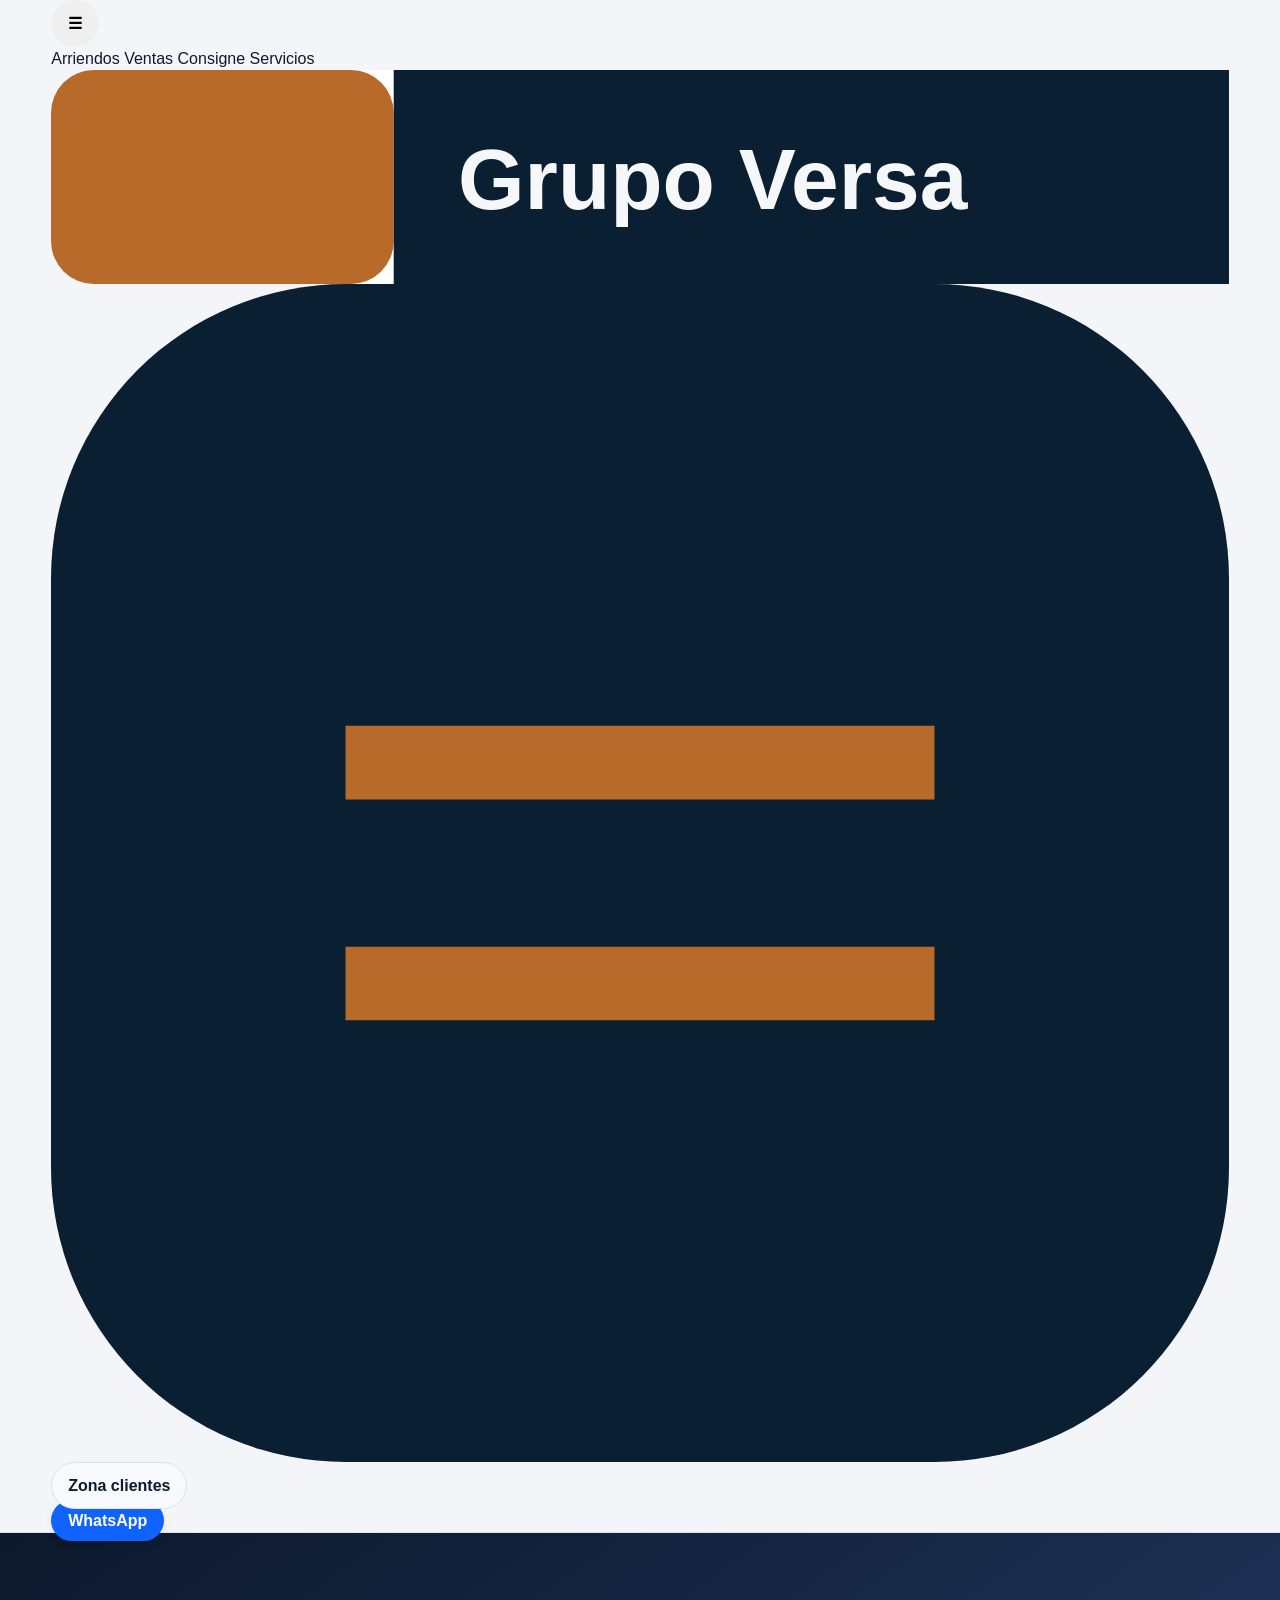
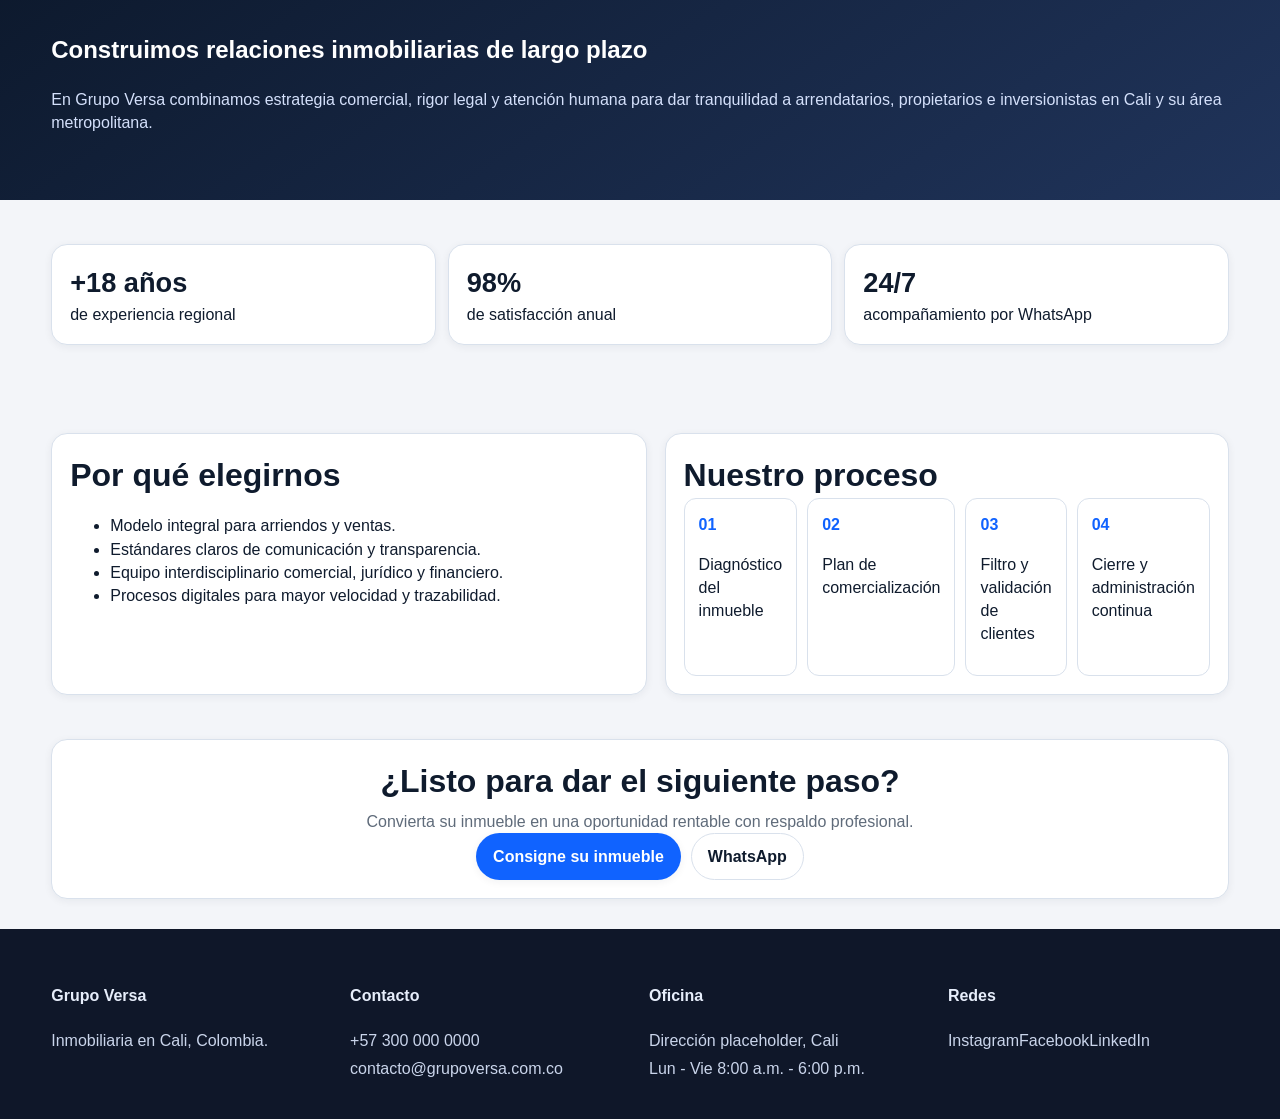
==== about.html @ fbc12532 "Update about.html" ====
<!doctype html>
<html lang="es">
<head>
  <meta charset="UTF-8">
  <meta name="viewport" content="width=device-width, initial-scale=1.0">
  <title>Nosotros | Grupo Versa</title>
  <link rel="stylesheet" href="./styles.css?v=2">
  <link rel="icon" type="image/svg+xml" href="assets/favicon.svg">
</head>
<body>
<a href="#main" class="skip-link">Saltar al contenido</a>
<header class="site-header">
  <div class="container nav-shell">
    <button id="nav-toggle" class="nav-toggle" type="button" aria-label="Abrir menú">☰</button>
    <nav class="nav-left" aria-label="Navegación principal izquierda">
      <a class="nav-link" href="search.html?gestion=arriendo">Arriendos</a>
      <a class="nav-link" href="search.html?gestion=venta">Ventas</a>
      <a class="nav-link" href="index.html#consigne">Consigne</a>
      <a class="nav-link" href="index.html#servicios">Servicios</a>
    </nav>
    <a class="logo" href="index.html"><img class="logo-full" src="assets/logo-horizontal.svg" alt="Grupo Versa">
    <img class="logo-mark" src="assets/mark.svg" alt="Grupo Versa"></a>
    <div class="nav-right">
      <div class="dropdown">
        <button class="btn btn-ghost dropdown-toggle" type="button">Zona clientes</button>
        <div class="dropdown-menu">
          <strong>Arrendatarios</strong>
          <a href="clients.html#pagar">Pagar arriendo</a>
          <a href="clients.html#cupon">Cupón</a>
          <a href="clients.html#requisitos">Requisitos</a>
          <a href="clients.html#tutoriales">Tutoriales</a>
          <strong>Propietarios</strong>
          <a href="clients.html#estados">Estados de cuenta</a>
          <a href="clients.html#certificados">Certificados</a>
        </div>
      </div>
      <a class="btn btn-primary" href="https://wa.me/57XXXXXXXXXX" target="_blank" rel="noopener">WhatsApp</a>
    </div>
  </div>
</header>

<main id="main">
  <section class="about-hero">
    <div class="container">
      <h1>Construimos relaciones inmobiliarias de largo plazo</h1>
      <p>En Grupo Versa combinamos estrategia comercial, rigor legal y atención humana para dar tranquilidad a arrendatarios, propietarios e inversionistas en Cali y su área metropolitana.</p>
    </div>
  </section>

  <section class="section container">
    <div class="metrics">
      <div class="panel metric"><strong>+18 años</strong>de experiencia regional</div>
      <div class="panel metric"><strong>98%</strong>de satisfacción anual</div>
      <div class="panel metric"><strong>24/7</strong>acompañamiento por WhatsApp</div>
    </div>
  </section>

  <section class="section container split">
    <article class="panel">
      <h2>Por qué elegirnos</h2>
      <ul>
        <li>Modelo integral para arriendos y ventas.</li>
        <li>Estándares claros de comunicación y transparencia.</li>
        <li>Equipo interdisciplinario comercial, jurídico y financiero.</li>
        <li>Procesos digitales para mayor velocidad y trazabilidad.</li>
      </ul>
    </article>
    <article class="panel">
      <h2>Nuestro proceso</h2>
      <div class="process">
        <div class="step"><span>01</span><p>Diagnóstico del inmueble</p></div>
        <div class="step"><span>02</span><p>Plan de comercialización</p></div>
        <div class="step"><span>03</span><p>Filtro y validación de clientes</p></div>
        <div class="step"><span>04</span><p>Cierre y administración continua</p></div>
      </div>
    </article>
  </section>

  <section class="section container panel" style="text-align:center;">
    <h2>¿Listo para dar el siguiente paso?</h2>
    <p class="lead">Convierta su inmueble en una oportunidad rentable con respaldo profesional.</p>
    <div style="display:flex;gap:10px;justify-content:center;flex-wrap:wrap;">
      <a class="btn btn-primary" href="index.html#consigne">Consigne su inmueble</a>
      <a class="btn btn-secondary" href="https://wa.me/57XXXXXXXXXX" target="_blank" rel="noopener">WhatsApp</a>
    </div>
  </section>
</main>

<footer id="footer" class="footer">
  <div class="container footer-grid">
    <div><h4>Grupo Versa</h4><p>Inmobiliaria en Cali, Colombia.</p></div>
    <div><h4>Contacto</h4><p>+57 300 000 0000</p><p>contacto@grupoversa.com.co</p></div>
    <div><h4>Oficina</h4><p>Dirección placeholder, Cali</p><p>Lun - Vie 8:00 a.m. - 6:00 p.m.</p></div>
    <div><h4>Redes</h4><a href="#">Instagram</a><a href="#">Facebook</a><a href="#">LinkedIn</a></div>
  </div>
</footer>

<script src="./data.js?v=2"></script>
<script src="./app.js?v=2"></script>
</body>
</html>
---- styles.css ----
:root {
  --bg: #f3f5f9;
  --surface: #ffffff;
  --surface-2: #f7f9fc;
  --text: #0f1b2d;
  --muted: #5f6b7a;
  --line: #d9e1ec;
  --accent: #1063ff;
  --accent-strong: #0c4ecc;
  --success: #0f9d61;
  --r-sm: 10px;
  --r-md: 14px;
  --r-lg: 22px;
  --shadow-sm: 0 2px 8px rgba(16, 27, 45, 0.06);
  --shadow-md: 0 12px 28px rgba(16, 27, 45, 0.1);
  --max: 1240px;
}

* { box-sizing: border-box; }
body {
  margin: 0;
  color: var(--text);
  background: var(--bg);
  font-family: "Inter", "Segoe UI", Roboto, Arial, sans-serif;
  line-height: 1.45;
}
img { width: 100%; display: block; object-fit: cover; }
a { color: inherit; text-decoration: none; }
.container { width: min(var(--max), 92%); margin-inline: auto; }
.skip-link { position: absolute; left: -999px; top: 0; background: var(--accent); color: #fff; padding: 10px; z-index: 90; }
.skip-link:focus { left: 8px; top: 8px; border-radius: 8px; }

.btn, button {
  border: 1px solid transparent;
  border-radius: 999px;
  cursor: pointer;
  font: inherit;
  font-weight: 600;
  padding: 11px 16px;
  transition: .2s ease;
}
.btn:hover, button:hover { transform: translateY(-1px); }
.btn-primary { background: var(--accent); color: #fff; box-shadow: var(--shadow-sm); }
.btn-primary:hover { background: var(--accent-strong); }
.btn-secondary { background: #fff; border-color: var(--line); }
.btn-ghost, .btn-soft { background: var(--surface-2); border-color: var(--line); color: var(--text); }
.btn:focus-visible, button:focus-visible, input:focus-visible, select:focus-visible, textarea:focus-visible, a:focus-visible {
  outline: 3px solid rgba(16, 99, 255, .25);
  outline-offset: 2px;
}

input, select, textarea {
  width: 100%;
  border-radius: 12px;
  border: 1px solid var(--line);
  padding: 11px 12px;
  font: inherit;
  background: #fff;
}
label { display: block; margin: 8px 0 6px; color: var(--muted); font-size: .9rem; font-weight: 600; }

.site-header {
  position: sticky;
  top: 0;
  z-index: 60;
  backdrop-filter: blur(10px);
  background: rgba(243, 245, 249, .88);
  border-bottom: 1px solid rgba(217, 225, 236, .9);
}
.nav-wrap { display: flex; justify-content: space-between; align-items: center; gap: 14px; padding: 12px 0; }
.logo { font-size: 1.1rem; font-weight: 800; letter-spacing: .2px; }
.logo span { color: var(--accent); }
.nav-main { display: flex; gap: 16px; }
.nav-main a { color: var(--muted); font-weight: 600; font-size: .95rem; }
.nav-main a:hover { color: var(--text); }
.nav-actions { display: flex; gap: 8px; align-items: center; }
.dropdown { position: relative; }
.dropdown-menu {
  display: none; position: absolute; right: 0; top: calc(100% + 8px); width: 250px;
  padding: 10px; border: 1px solid var(--line); border-radius: 12px; background: var(--surface); box-shadow: var(--shadow-md);
}
.dropdown:hover .dropdown-menu, .dropdown:focus-within .dropdown-menu { display: block; }
.dropdown-menu a { display: block; padding: 7px 8px; border-radius: 8px; }
.dropdown-menu a:hover { background: var(--surface-2); }
.dropdown-menu strong { color: var(--muted); display: block; margin: 8px 0 4px; font-size: .84rem; }

.hero { padding: 46px 0 20px; }
.hero-shell {
  background: radial-gradient(circle at 10% 10%, #fff, #edf3ff 55%, #e7eeff);
  border: 1px solid var(--line);
  border-radius: var(--r-lg);
  box-shadow: var(--shadow-md);
  padding: clamp(20px, 3vw, 34px);
}
.hero h1 { margin: 0 0 8px; font-size: clamp(1.9rem, 4vw, 3rem); }
.hero p { color: var(--muted); margin: 0 0 16px; }
.tab-row { display: inline-flex; background: #e7ecf5; border-radius: 999px; padding: 4px; gap: 4px; }
.tab { border-radius: 999px; padding: 10px 16px; background: transparent; }
.tab.active { background: #fff; box-shadow: var(--shadow-sm); }

.portal-search {
  margin-top: 14px;
  background: #fff;
  border: 1px solid var(--line);
  border-radius: 999px;
  box-shadow: var(--shadow-sm);
  display: grid;
  grid-template-columns: 1.3fr .9fr .7fr .7fr auto;
  gap: 8px;
  padding: 10px;
}
.portal-search .field { padding: 0 10px; border-right: 1px solid var(--line); }
.portal-search .field:last-of-type { border-right: 0; }
.portal-search label { margin: 0 0 3px; font-size: .74rem; }
.portal-search input, .portal-search select { border: 0; padding: 2px 0; background: transparent; }

.section { padding: 44px 0; }
.section-head { display: flex; justify-content: space-between; align-items: end; gap: 10px; margin-bottom: 16px; }
.section h2 { margin: 0; font-size: clamp(1.4rem, 2.7vw, 2rem); }
.lead { color: var(--muted); margin: 5px 0 0; }

.card-grid { display: grid; grid-template-columns: repeat(4, minmax(0, 1fr)); gap: 16px; }
.property-card {
  border-radius: 16px;
  overflow: hidden;
  border: 1px solid var(--line);
  background: var(--surface);
  box-shadow: var(--shadow-sm);
  transition: .24s ease;
}
.property-card:hover { transform: translateY(-4px); box-shadow: var(--shadow-md); }
.property-media { position: relative; aspect-ratio: 16/9; }
.media-badges { position: absolute; left: 10px; top: 10px; display: flex; gap: 6px; }
.badge { font-size: .75rem; font-weight: 700; padding: 5px 9px; border-radius: 999px; background: #fff; }
.badge-dark { background: rgba(15, 27, 45, .9); color: #fff; }
.badge-accent { background: rgba(16, 99, 255, .95); color: #fff; }
.save-btn {
  position: absolute; right: 10px; top: 10px; background: rgba(255, 255, 255, .95); border-color: #fff; font-size: .82rem; padding: 8px 10px;
}
.save-btn.active { color: #d02853; border-color: #f4bfd0; }
.property-content { padding: 14px; }
.price { font-size: 1.45rem; font-weight: 800; margin: 0 0 2px; }
.property-content h3, .result-body h3 { margin: 4px 0; font-size: 1.02rem; }
.meta { margin: 0; color: var(--muted); font-size: .9rem; }
.spec-list { list-style: none; padding: 0; margin: 11px 0; display: flex; gap: 12px; flex-wrap: wrap; color: #334058; font-size: .87rem; }
.spec-list li { display: inline-flex; align-items: center; gap: 5px; }
.spec-icon svg { width: 15px; height: 15px; fill: currentColor; }
.card-foot, .result-foot { display: flex; justify-content: space-between; align-items: center; gap: 10px; color: var(--muted); font-size: .85rem; }
.link-arrow { color: var(--accent); font-weight: 700; }

.split { display: grid; grid-template-columns: 1.1fr .9fr; gap: 18px; }
.panel { border: 1px solid var(--line); border-radius: 16px; background: #fff; padding: 18px; box-shadow: var(--shadow-sm); }
.metrics { display: grid; grid-template-columns: repeat(3, 1fr); gap: 12px; }
.metric strong { display: block; font-size: 1.7rem; }
.logos { display: grid; grid-template-columns: repeat(4, 1fr); gap: 10px; }
.logo-box { border: 1px dashed var(--line); border-radius: 12px; text-align: center; padding: 16px; color: var(--muted); background: #fff; }

.search-page { padding: 22px 0 90px; }
.search-shell { display: grid; grid-template-columns: minmax(0, 1fr) 400px; gap: 16px; }
.left-col { min-width: 0; }
.filterbar {
  position: sticky;
  top: 74px;
  z-index: 20;
  border: 1px solid var(--line);
  border-radius: 14px;
  background: rgba(255, 255, 255, .95);
  backdrop-filter: blur(8px);
  padding: 12px;
  box-shadow: var(--shadow-sm);
}
.filter-grid { display: grid; grid-template-columns: repeat(6, minmax(0, 1fr)); gap: 8px; }
.chips-row { display: flex; flex-wrap: wrap; gap: 6px; margin-top: 9px; }
.chip { background: var(--surface-2); border: 1px solid var(--line); border-radius: 999px; padding: 6px 10px; font-size: .8rem; }
.results-head { display: flex; justify-content: space-between; align-items: center; margin: 14px 0; }
.results-stack { display: grid; gap: 12px; }
.result-card {
  display: grid;
  grid-template-columns: 270px 1fr;
  border: 1px solid var(--line);
  border-radius: 16px;
  overflow: hidden;
  background: #fff;
  box-shadow: var(--shadow-sm);
}
.result-card.active { box-shadow: 0 0 0 2px rgba(16, 99, 255, .25), var(--shadow-md); }
.result-media { position: relative; min-height: 200px; }
.result-body { padding: 14px; }
.result-head { display: flex; align-items: center; justify-content: space-between; gap: 10px; }

.map-panel {
  position: sticky; top: 74px; height: calc(100vh - 88px); border-radius: 16px; border: 1px solid var(--line); overflow: hidden;
  background:
    linear-gradient(90deg, rgba(16,99,255,.08) 1px, transparent 1px) 0 0/34px 34px,
    linear-gradient(rgba(16,99,255,.08) 1px, transparent 1px) 0 0/34px 34px,
    linear-gradient(165deg, #e9f0ff, #dfe9ff 60%, #edf3ff);
}
.map-tools { position: absolute; left: 12px; top: 12px; display: flex; gap: 8px; z-index: 2; }
.map-tools .chip { background: #fff; }
.map-pin {
  position: absolute;
  transform: translate(-50%, -50%);
  border: 0;
  background: #fff;
  border-radius: 999px;
  padding: 8px 10px;
  box-shadow: var(--shadow-sm);
  color: var(--text);
  font-weight: 700;
}
.map-pin.active { background: var(--accent); color: #fff; box-shadow: var(--shadow-md); }

.mobile-bottom-toggle { display: none; }

#open-filters, #close-filters { display: none; }

.toast {
  position: fixed; bottom: 18px; right: 18px; background: #111d33; color: #fff;
  padding: 11px 14px; border-radius: 10px; box-shadow: var(--shadow-md);
  opacity: 0; transform: translateY(10px); pointer-events: none; transition: .25s ease;
}
.toast.show { opacity: 1; transform: translateY(0); }

.about-hero { padding: 80px 0 50px; background: linear-gradient(145deg, #0c182b, #20345b); color: #fff; }
.about-hero p { color: #d4e0fb; }
.process { display: grid; grid-template-columns: repeat(4, 1fr); gap: 10px; }
.step { background: #fff; border: 1px solid var(--line); border-radius: 12px; padding: 14px; }
.step span { color: var(--accent); font-weight: 800; }
.tabs { display: inline-flex; gap: 8px; background: var(--surface-2); border: 1px solid var(--line); border-radius: 999px; padding: 5px; }
.tabs .active { background: #fff; border-color: var(--line); }
.client-block { display: none; }
.client-block.active { display: block; }
.notice { display: none; margin-top: 8px; color: var(--success); font-weight: 700; }
.notice.show { display: block; }

.footer { background: #0f1729; color: #e7eefb; margin-top: 30px; }
.footer-grid { display: grid; grid-template-columns: repeat(4, 1fr); gap: 18px; padding: 34px 0; }
.footer p, .footer a { color: #cad5eb; margin: 5px 0; }

@media (max-width: 1120px) {
  .card-grid { grid-template-columns: repeat(2, minmax(0, 1fr)); }
  .split, .metrics, .logos, .process, .footer-grid { grid-template-columns: 1fr; }
  .search-shell { grid-template-columns: 1fr; }
  .map-panel { height: 420px; position: static; }
  .portal-search { grid-template-columns: 1fr 1fr; border-radius: 18px; }
  .portal-search .field { border-right: 0; border-bottom: 1px solid var(--line); padding-bottom: 8px; }
}

@media (max-width: 860px) {
  #open-filters, #close-filters { display: inline-flex; }
  .nav-main { display: none; }
  .filter-wrap { position: fixed; inset: 0; background: rgba(10,16,28,.45); opacity: 0; pointer-events: none; transition: .2s; z-index: 70; }
  .filter-wrap.open { opacity: 1; pointer-events: auto; }
  .filter-wrap .filterbar { position: absolute; left: 0; right: 0; bottom: 0; top: auto; border-radius: 16px 16px 0 0; max-height: 82vh; overflow: auto; }
  .nav-wrap { flex-wrap: wrap; }
  .nav-actions { width: 100%; }
  .nav-actions .btn { flex: 1; text-align: center; }

  .filterbar { display: none; }
  .filter-wrap .filterbar { display: block; }
  .filter-grid { grid-template-columns: 1fr 1fr; }
  .result-card { grid-template-columns: 1fr; }
  .search-shell.show-map .left-col { display: none; }
  .search-shell:not(.show-map) .map-panel { display: none; }
  .mobile-bottom-toggle {
    display: inline-flex; position: fixed; bottom: 14px; left: 50%; transform: translateX(-50%);
    background: #fff; border: 1px solid var(--line); border-radius: 999px; box-shadow: var(--shadow-md); padding: 5px; z-index: 65;
  }
  .mobile-bottom-toggle button { border-radius: 999px; }
  .mobile-bottom-toggle .active { background: var(--accent); color: #fff; }
}

@media (max-width: 640px) {
  .card-grid { grid-template-columns: 1fr; }
  .portal-search { grid-template-columns: 1fr; }
}
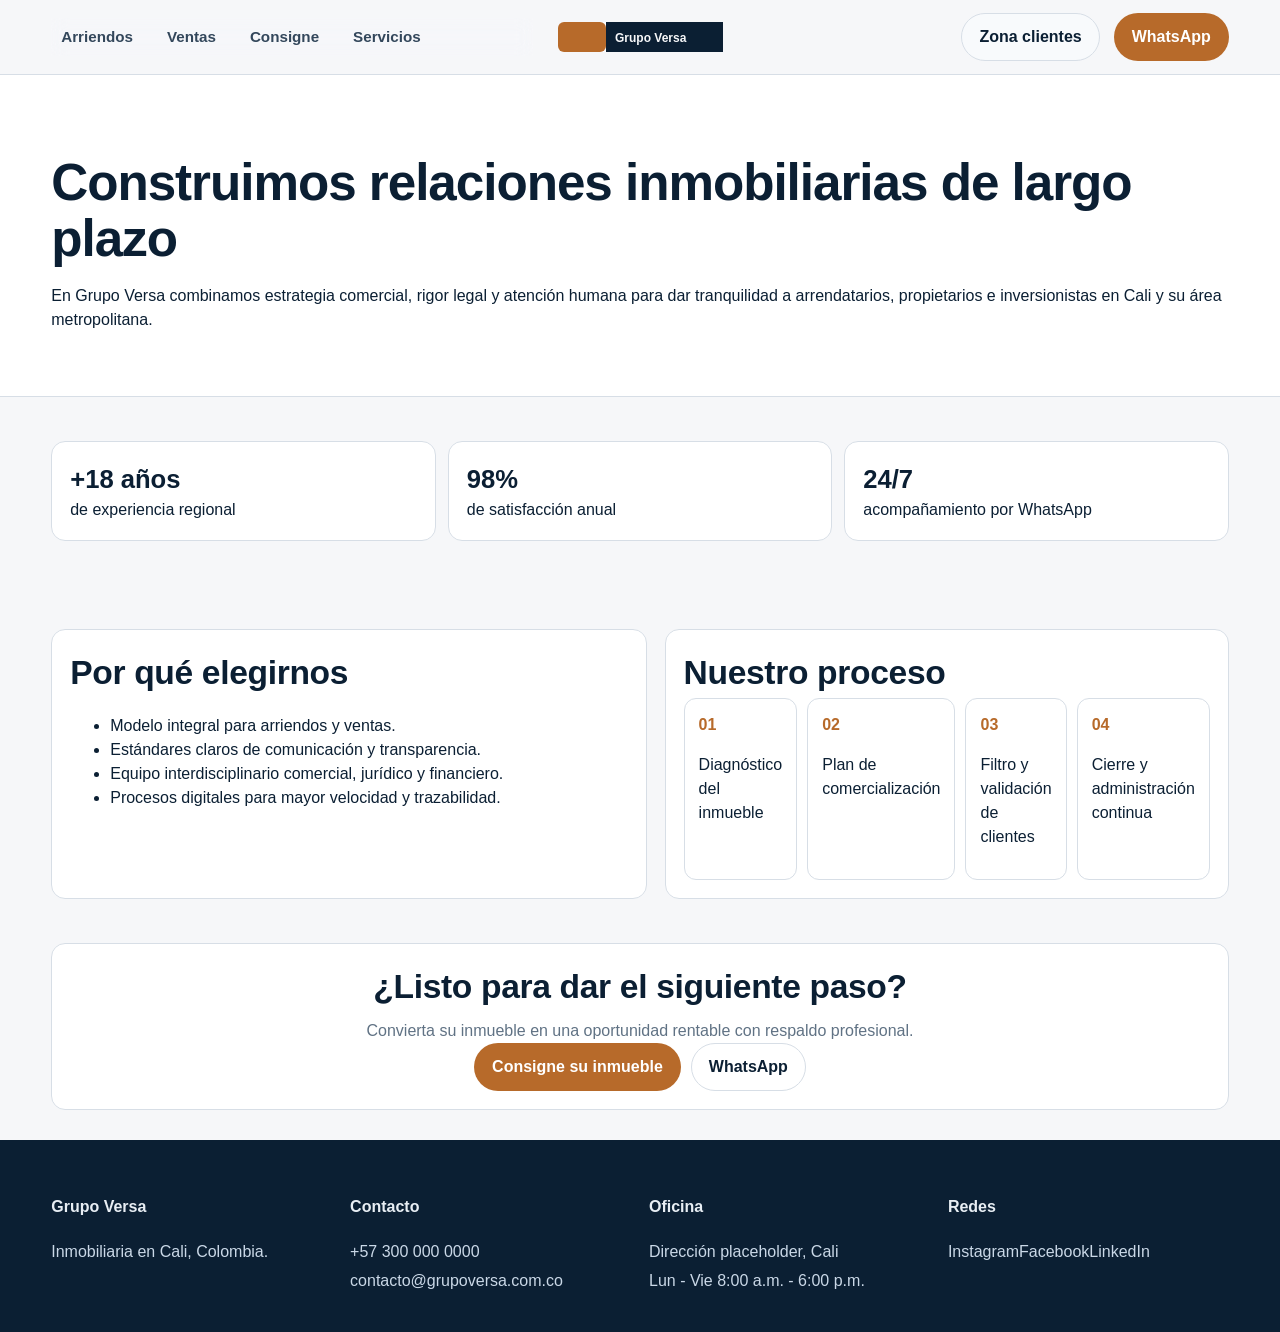
==== commit 5fe411f8: "UI polish" ====
--- a/about.html
+++ b/about.html
@@ -1,6 +1,9 @@
 <!doctype html>
 <html lang="es">
 <head>
+  <link rel="stylesheet" href="styles.css?v=99">
+  <link rel="stylesheet" href="ui-polish.css?v=99">
+  <link rel="stylesheet" href="./styles.css?v=99" />
   <meta charset="UTF-8">
   <meta name="viewport" content="width=device-width, initial-scale=1.0">
   <title>Nosotros | Grupo Versa</title>
@@ -97,5 +100,10 @@
 
 <script src="./data.js?v=2"></script>
 <script src="./app.js?v=2"></script>
+  <script src="./data.js?v=99"></script>
+  <script src="./app.js?v=99"></script>
+  <script src="data.js?v=99"></script>
+  <script src="ui-polish.js?v=99"></script>
+  <script src="app.js?v=99"></script>
 </body>
 </html>
--- a/styles.css
+++ b/styles.css
@@ -1,276 +1,345 @@
 :root {
-  --bg: #f3f5f9;
-  --surface: #ffffff;
-  --surface-2: #f7f9fc;
-  --text: #0f1b2d;
-  --muted: #5f6b7a;
-  --line: #d9e1ec;
-  --accent: #1063ff;
-  --accent-strong: #0c4ecc;
-  --success: #0f9d61;
-  --r-sm: 10px;
-  --r-md: 14px;
-  --r-lg: 22px;
-  --shadow-sm: 0 2px 8px rgba(16, 27, 45, 0.06);
-  --shadow-md: 0 12px 28px rgba(16, 27, 45, 0.1);
+  --navy: #0B1F33;
+  --copper: #B76A2A;
+  --offwhite: #F6F7F9;
+  --white: #ffffff;
+  --gray-50: #f8fafc;
+  --gray-100: #edf1f5;
+  --gray-200: #d7dee6;
+  --gray-500: #607284;
+  --gray-700: #33475b;
+  --radius-sm: 10px;
+  --radius-md: 14px;
+  --radius-lg: 22px;
+  --shadow-sm: 0 2px 8px rgba(11, 31, 51, 0.08);
+  --shadow-md: 0 8px 20px rgba(11, 31, 51, 0.1);
   --max: 1240px;
 }
 
 * { box-sizing: border-box; }
 body {
   margin: 0;
-  color: var(--text);
-  background: var(--bg);
-  font-family: "Inter", "Segoe UI", Roboto, Arial, sans-serif;
-  line-height: 1.45;
-}
+  color: var(--navy);
+  background: var(--offwhite);
+  font-family: Inter, -apple-system, BlinkMacSystemFont, "Segoe UI", Roboto, Arial, sans-serif;
+  line-height: 1.5;
+}
+a { color: inherit; text-decoration: none; }
 img { width: 100%; display: block; object-fit: cover; }
-a { color: inherit; text-decoration: none; }
 .container { width: min(var(--max), 92%); margin-inline: auto; }
-.skip-link { position: absolute; left: -999px; top: 0; background: var(--accent); color: #fff; padding: 10px; z-index: 90; }
-.skip-link:focus { left: 8px; top: 8px; border-radius: 8px; }
+.skip-link { position: absolute; left: -999px; top: 0; z-index: 90; background: var(--navy); color: #fff; padding: 10px; }
+.skip-link:focus { left: 10px; top: 10px; border-radius: 8px; }
+
+h1 { font-size: clamp(2rem, 4vw, 3.2rem); line-height: 1.1; margin: 0 0 10px; letter-spacing: -0.02em; }
+h2 { font-size: clamp(1.4rem, 2.7vw, 2.1rem); margin: 0; letter-spacing: -0.01em; }
+.lead { color: var(--gray-500); margin: 6px 0 0; }
 
 .btn, button {
   border: 1px solid transparent;
   border-radius: 999px;
-  cursor: pointer;
+  padding: 11px 17px;
   font: inherit;
   font-weight: 600;
-  padding: 11px 16px;
-  transition: .2s ease;
+  cursor: pointer;
+  transition: background .2s ease, border-color .2s ease, color .2s ease, transform .2s ease;
 }
 .btn:hover, button:hover { transform: translateY(-1px); }
-.btn-primary { background: var(--accent); color: #fff; box-shadow: var(--shadow-sm); }
-.btn-primary:hover { background: var(--accent-strong); }
-.btn-secondary { background: #fff; border-color: var(--line); }
-.btn-ghost, .btn-soft { background: var(--surface-2); border-color: var(--line); color: var(--text); }
-.btn:focus-visible, button:focus-visible, input:focus-visible, select:focus-visible, textarea:focus-visible, a:focus-visible {
-  outline: 3px solid rgba(16, 99, 255, .25);
-  outline-offset: 2px;
-}
+.btn-primary { background: var(--copper); color: #fff; }
+.btn-primary:hover { background: #9e5921; }
+.btn-secondary { background: var(--white); border-color: var(--gray-200); color: var(--navy); }
+.btn-ghost, .btn-soft { background: var(--gray-50); border-color: var(--gray-200); color: var(--navy); }
 
 input, select, textarea {
   width: 100%;
+  border: 1px solid var(--gray-200);
   border-radius: 12px;
-  border: 1px solid var(--line);
   padding: 11px 12px;
   font: inherit;
-  background: #fff;
-}
-label { display: block; margin: 8px 0 6px; color: var(--muted); font-size: .9rem; font-weight: 600; }
+  background: var(--white);
+  color: var(--navy);
+}
+label { display: block; color: var(--gray-500); font-size: .86rem; font-weight: 600; margin-bottom: 5px; }
+
+button:focus-visible, a:focus-visible, input:focus-visible, select:focus-visible, textarea:focus-visible {
+  outline: 3px solid rgba(183, 106, 42, .28);
+  outline-offset: 2px;
+}
 
 .site-header {
   position: sticky;
   top: 0;
-  z-index: 60;
-  backdrop-filter: blur(10px);
-  background: rgba(243, 245, 249, .88);
-  border-bottom: 1px solid rgba(217, 225, 236, .9);
-}
-.nav-wrap { display: flex; justify-content: space-between; align-items: center; gap: 14px; padding: 12px 0; }
-.logo { font-size: 1.1rem; font-weight: 800; letter-spacing: .2px; }
-.logo span { color: var(--accent); }
-.nav-main { display: flex; gap: 16px; }
-.nav-main a { color: var(--muted); font-weight: 600; font-size: .95rem; }
-.nav-main a:hover { color: var(--text); }
-.nav-actions { display: flex; gap: 8px; align-items: center; }
+  z-index: 70;
+  background: rgba(246, 247, 249, .98);
+  border-bottom: 1px solid var(--gray-200);
+}
+.nav-shell {
+  display: grid;
+  grid-template-columns: 1fr auto 1fr;
+  align-items: center;
+  min-height: 74px;
+  gap: 12px;
+}
+.nav-left, .nav-right { display: flex; align-items: center; gap: 14px; }
+.nav-left { justify-content: flex-start; }
+.nav-right { justify-content: flex-end; }
+.nav-link { font-size: .95rem; font-weight: 600; color: var(--gray-700); padding: 8px 10px; border-radius: 999px; }
+.nav-link:hover { background: var(--gray-100); color: var(--navy); }
+.logo {
+  font-size: 1.1rem;
+  font-weight: 800;
+  letter-spacing: .3px;
+  padding: 8px 12px;
+  border-radius: 999px;
+}
+.logo span { color: var(--copper); }
+.logo { display: flex; align-items: center; justify-content: center; gap: 6px; }
+.logo img { height: 30px; width: auto; display: block; image-rendering: -webkit-optimize-contrast; }
+.logo .logo-mark { display: none; }
+
+.nav-toggle {
+  display: none;
+  width: 40px;
+  height: 40px;
+  padding: 0;
+  border-radius: 10px;
+  background: var(--white);
+  border-color: var(--gray-200);
+}
+
 .dropdown { position: relative; }
 .dropdown-menu {
-  display: none; position: absolute; right: 0; top: calc(100% + 8px); width: 250px;
-  padding: 10px; border: 1px solid var(--line); border-radius: 12px; background: var(--surface); box-shadow: var(--shadow-md);
-}
-.dropdown:hover .dropdown-menu, .dropdown:focus-within .dropdown-menu { display: block; }
-.dropdown-menu a { display: block; padding: 7px 8px; border-radius: 8px; }
-.dropdown-menu a:hover { background: var(--surface-2); }
-.dropdown-menu strong { color: var(--muted); display: block; margin: 8px 0 4px; font-size: .84rem; }
-
-.hero { padding: 46px 0 20px; }
+  display: none;
+  position: absolute;
+  top: calc(100% + 8px);
+  right: 0;
+  width: 252px;
+  background: var(--white);
+  border: 1px solid var(--gray-200);
+  border-radius: 12px;
+  box-shadow: var(--shadow-sm);
+  padding: 10px;
+}
+.dropdown:hover .dropdown-menu,
+.dropdown:focus-within .dropdown-menu,
+.dropdown.open .dropdown-menu { display: block; }
+.dropdown-menu strong { display: block; font-size: .8rem; color: var(--gray-500); margin: 8px 2px 4px; }
+.dropdown-menu a { display: block; padding: 8px; border-radius: 8px; font-size: .92rem; }
+.dropdown-menu a:hover { background: var(--gray-50); }
+
+.hero { padding: 44px 0 22px; }
 .hero-shell {
-  background: radial-gradient(circle at 10% 10%, #fff, #edf3ff 55%, #e7eeff);
-  border: 1px solid var(--line);
-  border-radius: var(--r-lg);
-  box-shadow: var(--shadow-md);
+  background: var(--white);
+  border: 1px solid var(--gray-200);
+  border-radius: var(--radius-lg);
   padding: clamp(20px, 3vw, 34px);
 }
-.hero h1 { margin: 0 0 8px; font-size: clamp(1.9rem, 4vw, 3rem); }
-.hero p { color: var(--muted); margin: 0 0 16px; }
-.tab-row { display: inline-flex; background: #e7ecf5; border-radius: 999px; padding: 4px; gap: 4px; }
-.tab { border-radius: 999px; padding: 10px 16px; background: transparent; }
-.tab.active { background: #fff; box-shadow: var(--shadow-sm); }
+.tab-row { display: inline-flex; background: var(--gray-100); border-radius: 999px; padding: 4px; gap: 4px; margin-bottom: 14px; }
+.tab { border-radius: 999px; padding: 9px 16px; background: transparent; }
+.tab.active { background: var(--white); border-color: var(--gray-200); }
 
 .portal-search {
-  margin-top: 14px;
-  background: #fff;
-  border: 1px solid var(--line);
+  display: grid;
+  grid-template-columns: 1.5fr .85fr .75fr .75fr .7fr auto;
+  gap: 10px;
+  align-items: end;
+  background: var(--white);
+  border: 1px solid var(--gray-200);
   border-radius: 999px;
-  box-shadow: var(--shadow-sm);
-  display: grid;
-  grid-template-columns: 1.3fr .9fr .7fr .7fr auto;
-  gap: 8px;
   padding: 10px;
 }
-.portal-search .field { padding: 0 10px; border-right: 1px solid var(--line); }
+.portal-search .field {
+  padding: 0 8px;
+  border-right: 1px solid var(--gray-200);
+}
 .portal-search .field:last-of-type { border-right: 0; }
-.portal-search label { margin: 0 0 3px; font-size: .74rem; }
-.portal-search input, .portal-search select { border: 0; padding: 2px 0; background: transparent; }
+.portal-search input,
+.portal-search select { border: 0; padding: 4px 0; background: transparent; }
 
 .section { padding: 44px 0; }
-.section-head { display: flex; justify-content: space-between; align-items: end; gap: 10px; margin-bottom: 16px; }
-.section h2 { margin: 0; font-size: clamp(1.4rem, 2.7vw, 2rem); }
-.lead { color: var(--muted); margin: 5px 0 0; }
-
+.section-head { display: flex; justify-content: space-between; align-items: end; gap: 12px; margin-bottom: 16px; }
 .card-grid { display: grid; grid-template-columns: repeat(4, minmax(0, 1fr)); gap: 16px; }
+.panel { background: var(--white); border: 1px solid var(--gray-200); border-radius: var(--radius-md); padding: 18px; }
+
 .property-card {
+  background: var(--white);
+  border: 1px solid var(--gray-200);
   border-radius: 16px;
   overflow: hidden;
-  border: 1px solid var(--line);
-  background: var(--surface);
-  box-shadow: var(--shadow-sm);
-  transition: .24s ease;
-}
-.property-card:hover { transform: translateY(-4px); box-shadow: var(--shadow-md); }
+  transition: border-color .2s ease, transform .2s ease;
+}
+.property-card:hover { transform: translateY(-2px); border-color: #b9c6d3; }
 .property-media { position: relative; aspect-ratio: 16/9; }
 .media-badges { position: absolute; left: 10px; top: 10px; display: flex; gap: 6px; }
-.badge { font-size: .75rem; font-weight: 700; padding: 5px 9px; border-radius: 999px; background: #fff; }
-.badge-dark { background: rgba(15, 27, 45, .9); color: #fff; }
-.badge-accent { background: rgba(16, 99, 255, .95); color: #fff; }
-.save-btn {
-  position: absolute; right: 10px; top: 10px; background: rgba(255, 255, 255, .95); border-color: #fff; font-size: .82rem; padding: 8px 10px;
-}
-.save-btn.active { color: #d02853; border-color: #f4bfd0; }
+.badge { font-size: .74rem; font-weight: 700; border-radius: 999px; padding: 5px 9px; }
+.badge-dark { background: var(--navy); color: #fff; }
+.badge-accent { background: var(--copper); color: #fff; }
+.save-btn { position: absolute; right: 10px; top: 10px; font-size: .8rem; padding: 7px 10px; background: var(--white); border-color: var(--gray-200); }
+.save-btn.active { color: #b2304d; border-color: #e5b9c4; }
 .property-content { padding: 14px; }
-.price { font-size: 1.45rem; font-weight: 800; margin: 0 0 2px; }
-.property-content h3, .result-body h3 { margin: 4px 0; font-size: 1.02rem; }
-.meta { margin: 0; color: var(--muted); font-size: .9rem; }
-.spec-list { list-style: none; padding: 0; margin: 11px 0; display: flex; gap: 12px; flex-wrap: wrap; color: #334058; font-size: .87rem; }
-.spec-list li { display: inline-flex; align-items: center; gap: 5px; }
+.price { margin: 0 0 2px; font-size: 1.45rem; font-weight: 800; }
+.meta { margin: 0; color: var(--gray-500); font-size: .9rem; }
+.spec-list { list-style: none; padding: 0; margin: 11px 0; display: flex; gap: 12px; flex-wrap: wrap; font-size: .86rem; color: var(--gray-700); }
+.spec-list li { display: inline-flex; gap: 5px; align-items: center; }
 .spec-icon svg { width: 15px; height: 15px; fill: currentColor; }
-.card-foot, .result-foot { display: flex; justify-content: space-between; align-items: center; gap: 10px; color: var(--muted); font-size: .85rem; }
-.link-arrow { color: var(--accent); font-weight: 700; }
+.card-foot, .result-foot { display: flex; justify-content: space-between; gap: 8px; align-items: center; font-size: .84rem; color: var(--gray-500); }
+.link-arrow { color: var(--copper); font-weight: 700; }
 
 .split { display: grid; grid-template-columns: 1.1fr .9fr; gap: 18px; }
-.panel { border: 1px solid var(--line); border-radius: 16px; background: #fff; padding: 18px; box-shadow: var(--shadow-sm); }
 .metrics { display: grid; grid-template-columns: repeat(3, 1fr); gap: 12px; }
-.metric strong { display: block; font-size: 1.7rem; }
+.metric strong { display: block; font-size: 1.6rem; }
 .logos { display: grid; grid-template-columns: repeat(4, 1fr); gap: 10px; }
-.logo-box { border: 1px dashed var(--line); border-radius: 12px; text-align: center; padding: 16px; color: var(--muted); background: #fff; }
-
-.search-page { padding: 22px 0 90px; }
+.logo-box { background: var(--white); border: 1px dashed var(--gray-200); border-radius: 12px; padding: 16px; color: var(--gray-500); text-align: center; }
+
+.search-page { padding: 20px 0 90px; }
 .search-shell { display: grid; grid-template-columns: minmax(0, 1fr) 400px; gap: 16px; }
-.left-col { min-width: 0; }
 .filterbar {
   position: sticky;
-  top: 74px;
-  z-index: 20;
-  border: 1px solid var(--line);
+  top: 86px;
+  z-index: 30;
+  background: var(--white);
+  border: 1px solid var(--gray-200);
   border-radius: 14px;
-  background: rgba(255, 255, 255, .95);
-  backdrop-filter: blur(8px);
   padding: 12px;
-  box-shadow: var(--shadow-sm);
 }
 .filter-grid { display: grid; grid-template-columns: repeat(6, minmax(0, 1fr)); gap: 8px; }
-.chips-row { display: flex; flex-wrap: wrap; gap: 6px; margin-top: 9px; }
-.chip { background: var(--surface-2); border: 1px solid var(--line); border-radius: 999px; padding: 6px 10px; font-size: .8rem; }
+.chips-row { margin-top: 9px; display: flex; flex-wrap: wrap; gap: 6px; }
+.chip { background: var(--gray-50); border: 1px solid var(--gray-200); border-radius: 999px; font-size: .8rem; padding: 6px 10px; }
 .results-head { display: flex; justify-content: space-between; align-items: center; margin: 14px 0; }
 .results-stack { display: grid; gap: 12px; }
-.result-card {
-  display: grid;
-  grid-template-columns: 270px 1fr;
-  border: 1px solid var(--line);
+.result-card { display: grid; grid-template-columns: 270px 1fr; border: 1px solid var(--gray-200); border-radius: 16px; background: var(--white); overflow: hidden; }
+.result-card.active { border-color: var(--copper); }
+.result-media { position: relative; min-height: 200px; }
+.result-body { padding: 14px; }
+.result-head { display: flex; justify-content: space-between; align-items: center; gap: 10px; }
+
+.map-panel {
+  position: sticky;
+  top: 86px;
+  height: calc(100vh - 100px);
+  border: 1px solid var(--gray-200);
   border-radius: 16px;
   overflow: hidden;
-  background: #fff;
-  box-shadow: var(--shadow-sm);
-}
-.result-card.active { box-shadow: 0 0 0 2px rgba(16, 99, 255, .25), var(--shadow-md); }
-.result-media { position: relative; min-height: 200px; }
-.result-body { padding: 14px; }
-.result-head { display: flex; align-items: center; justify-content: space-between; gap: 10px; }
-
-.map-panel {
-  position: sticky; top: 74px; height: calc(100vh - 88px); border-radius: 16px; border: 1px solid var(--line); overflow: hidden;
   background:
-    linear-gradient(90deg, rgba(16,99,255,.08) 1px, transparent 1px) 0 0/34px 34px,
-    linear-gradient(rgba(16,99,255,.08) 1px, transparent 1px) 0 0/34px 34px,
-    linear-gradient(165deg, #e9f0ff, #dfe9ff 60%, #edf3ff);
-}
-.map-tools { position: absolute; left: 12px; top: 12px; display: flex; gap: 8px; z-index: 2; }
-.map-tools .chip { background: #fff; }
+    linear-gradient(90deg, rgba(11,31,51,.06) 1px, transparent 1px) 0 0 / 34px 34px,
+    linear-gradient(rgba(11,31,51,.06) 1px, transparent 1px) 0 0 / 34px 34px,
+    var(--gray-100);
+}
+.map-tools { position: absolute; left: 12px; top: 12px; display: flex; gap: 8px; }
+.map-tools .chip { background: var(--white); }
 .map-pin {
   position: absolute;
   transform: translate(-50%, -50%);
-  border: 0;
-  background: #fff;
+  border: 1px solid var(--gray-200);
   border-radius: 999px;
-  padding: 8px 10px;
-  box-shadow: var(--shadow-sm);
-  color: var(--text);
+  background: var(--white);
+  color: var(--navy);
+  padding: 7px 10px;
+  font-size: .8rem;
   font-weight: 700;
 }
-.map-pin.active { background: var(--accent); color: #fff; box-shadow: var(--shadow-md); }
-
+.map-pin.active { background: var(--navy); border-color: var(--navy); color: #fff; }
+
+#open-filters, #close-filters { display: none; }
 .mobile-bottom-toggle { display: none; }
-
-#open-filters, #close-filters { display: none; }
-
 .toast {
-  position: fixed; bottom: 18px; right: 18px; background: #111d33; color: #fff;
-  padding: 11px 14px; border-radius: 10px; box-shadow: var(--shadow-md);
-  opacity: 0; transform: translateY(10px); pointer-events: none; transition: .25s ease;
+  position: fixed;
+  right: 16px;
+  bottom: 16px;
+  background: var(--navy);
+  color: #fff;
+  border-radius: 10px;
+  padding: 10px 13px;
+  opacity: 0;
+  transform: translateY(10px);
+  transition: .2s ease;
+  pointer-events: none;
 }
 .toast.show { opacity: 1; transform: translateY(0); }
 
-.about-hero { padding: 80px 0 50px; background: linear-gradient(145deg, #0c182b, #20345b); color: #fff; }
-.about-hero p { color: #d4e0fb; }
+.about-hero { padding: 80px 0 48px; background: var(--white); border-bottom: 1px solid var(--gray-200); }
 .process { display: grid; grid-template-columns: repeat(4, 1fr); gap: 10px; }
-.step { background: #fff; border: 1px solid var(--line); border-radius: 12px; padding: 14px; }
-.step span { color: var(--accent); font-weight: 800; }
-.tabs { display: inline-flex; gap: 8px; background: var(--surface-2); border: 1px solid var(--line); border-radius: 999px; padding: 5px; }
-.tabs .active { background: #fff; border-color: var(--line); }
+.step { background: var(--white); border: 1px solid var(--gray-200); border-radius: 12px; padding: 14px; }
+.step span { color: var(--copper); font-weight: 800; }
+.tabs { display: inline-flex; background: var(--gray-100); border: 1px solid var(--gray-200); border-radius: 999px; padding: 5px; gap: 8px; }
+.tabs .active { background: var(--white); }
 .client-block { display: none; }
 .client-block.active { display: block; }
-.notice { display: none; margin-top: 8px; color: var(--success); font-weight: 700; }
+.notice { display: none; margin-top: 8px; color: #0f8f57; font-weight: 700; }
 .notice.show { display: block; }
 
-.footer { background: #0f1729; color: #e7eefb; margin-top: 30px; }
+.footer { margin-top: 30px; background: var(--navy); color: #e8eef4; }
 .footer-grid { display: grid; grid-template-columns: repeat(4, 1fr); gap: 18px; padding: 34px 0; }
-.footer p, .footer a { color: #cad5eb; margin: 5px 0; }
-
-@media (max-width: 1120px) {
+.footer p, .footer a { color: #cad8e7; margin: 5px 0; }
+
+@media (max-width: 1140px) {
   .card-grid { grid-template-columns: repeat(2, minmax(0, 1fr)); }
   .split, .metrics, .logos, .process, .footer-grid { grid-template-columns: 1fr; }
   .search-shell { grid-template-columns: 1fr; }
-  .map-panel { height: 420px; position: static; }
-  .portal-search { grid-template-columns: 1fr 1fr; border-radius: 18px; }
-  .portal-search .field { border-right: 0; border-bottom: 1px solid var(--line); padding-bottom: 8px; }
-}
-
-@media (max-width: 860px) {
+  .map-panel { position: static; height: 420px; }
+  .portal-search { grid-template-columns: 1fr 1fr 1fr; border-radius: 18px; }
+  .portal-search .field { border-right: 0; border-bottom: 1px solid var(--gray-200); padding-bottom: 8px; }
+}
+
+@media (max-width: 920px) {
+  .nav-shell { display: flex; justify-content: space-between; gap: 8px; min-height: 68px; }
+  .nav-toggle { display: inline-flex; align-items: center; justify-content: center; }
+  .logo { order: 2; margin-inline: auto; }
+  .logo img { height: 24px; }
+  .logo .logo-full { display: none; }
+  .logo .logo-mark { display: block; }
+
+  .nav-left,
+  .nav-right {
+    position: absolute;
+    left: 4%;
+    right: 4%;
+    background: var(--white);
+    border: 1px solid var(--gray-200);
+    border-radius: 14px;
+    display: none;
+    flex-direction: column;
+    align-items: stretch;
+    padding: 10px;
+    gap: 6px;
+  }
+  .nav-left { top: 74px; }
+  .nav-right { top: 285px; }
+  .site-header.menu-open .nav-left,
+  .site-header.menu-open .nav-right { display: flex; }
+
+  .nav-link,
+  .nav-right .btn,
+  .dropdown > button { width: 100%; text-align: left; }
+
+  .dropdown-menu { position: static; width: 100%; margin-top: 6px; }
+
   #open-filters, #close-filters { display: inline-flex; }
-  .nav-main { display: none; }
-  .filter-wrap { position: fixed; inset: 0; background: rgba(10,16,28,.45); opacity: 0; pointer-events: none; transition: .2s; z-index: 70; }
+  .filter-wrap { position: fixed; inset: 0; background: rgba(11, 31, 51, .35); opacity: 0; pointer-events: none; transition: .2s; z-index: 80; }
   .filter-wrap.open { opacity: 1; pointer-events: auto; }
   .filter-wrap .filterbar { position: absolute; left: 0; right: 0; bottom: 0; top: auto; border-radius: 16px 16px 0 0; max-height: 82vh; overflow: auto; }
-  .nav-wrap { flex-wrap: wrap; }
-  .nav-actions { width: 100%; }
-  .nav-actions .btn { flex: 1; text-align: center; }
-
   .filterbar { display: none; }
   .filter-wrap .filterbar { display: block; }
+
   .filter-grid { grid-template-columns: 1fr 1fr; }
   .result-card { grid-template-columns: 1fr; }
   .search-shell.show-map .left-col { display: none; }
   .search-shell:not(.show-map) .map-panel { display: none; }
   .mobile-bottom-toggle {
-    display: inline-flex; position: fixed; bottom: 14px; left: 50%; transform: translateX(-50%);
-    background: #fff; border: 1px solid var(--line); border-radius: 999px; box-shadow: var(--shadow-md); padding: 5px; z-index: 65;
+    display: inline-flex;
+    position: fixed;
+    left: 50%;
+    transform: translateX(-50%);
+    bottom: 14px;
+    z-index: 70;
+    background: var(--white);
+    border: 1px solid var(--gray-200);
+    border-radius: 999px;
+    padding: 5px;
   }
-  .mobile-bottom-toggle button { border-radius: 999px; }
-  .mobile-bottom-toggle .active { background: var(--accent); color: #fff; }
-}
-
-@media (max-width: 640px) {
-  .card-grid { grid-template-columns: 1fr; }
-  .portal-search { grid-template-columns: 1fr; }
-}
+  .mobile-bottom-toggle .active { background: var(--navy); color: #fff; }
+}
+
+@media (max-width: 680px) {
+  .card-grid, .portal-search { grid-template-columns: 1fr; }
+  .section-head { flex-direction: column; align-items: flex-start; }
+}
--- a/ui-polish.css
+++ b/ui-polish.css
@@ -0,0 +1,115 @@
+:root {
+  --surface-glass: rgba(255, 255, 255, 0.74);
+  --surface-border: rgba(18, 34, 68, 0.12);
+  --shadow-soft: 0 12px 28px rgba(18, 34, 68, 0.12);
+  --shadow-hover: 0 18px 40px rgba(18, 34, 68, 0.16);
+  --radius-soft: 14px;
+  --radius-pill: 999px;
+}
+
+html {
+  scroll-behavior: smooth;
+}
+
+body {
+  opacity: 0;
+  transition: opacity 300ms ease;
+}
+
+body.ui-ready {
+  opacity: 1;
+}
+
+body::before {
+  content: "";
+  position: fixed;
+  inset: 0;
+  pointer-events: none;
+  background:
+    radial-gradient(60rem 34rem at 5% -10%, rgba(39, 143, 128, 0.11), transparent 62%),
+    radial-gradient(58rem 32rem at 100% 0%, rgba(250, 183, 89, 0.13), transparent 58%);
+  z-index: -1;
+}
+
+header,
+nav {
+  backdrop-filter: saturate(140%) blur(8px);
+  -webkit-backdrop-filter: saturate(140%) blur(8px);
+}
+
+.card,
+.property-card,
+.listing-card,
+.client-card,
+.service-card,
+.feature-card {
+  border-radius: var(--radius-soft);
+  border: 1px solid var(--surface-border);
+  box-shadow: var(--shadow-soft);
+  background: var(--surface-glass);
+  transition: transform 220ms ease, box-shadow 220ms ease, border-color 220ms ease;
+}
+
+.card:hover,
+.property-card:hover,
+.listing-card:hover,
+.client-card:hover,
+.service-card:hover,
+.feature-card:hover {
+  transform: translateY(-4px);
+  box-shadow: var(--shadow-hover);
+  border-color: rgba(18, 34, 68, 0.2);
+}
+
+button,
+.btn,
+a.btn,
+input[type="submit"] {
+  border-radius: var(--radius-pill);
+  transition: transform 180ms ease, filter 180ms ease, box-shadow 180ms ease;
+}
+
+button:hover,
+.btn:hover,
+a.btn:hover,
+input[type="submit"]:hover {
+  transform: translateY(-1px);
+  filter: saturate(1.04);
+}
+
+[data-reveal] {
+  opacity: 0;
+  transform: translateY(10px);
+}
+
+[data-reveal].revealed {
+  opacity: 1;
+  transform: translateY(0);
+  transition: opacity 380ms ease, transform 380ms ease;
+}
+
+@media (max-width: 768px) {
+  .card,
+  .property-card,
+  .listing-card,
+  .client-card,
+  .service-card,
+  .feature-card {
+    border-radius: 12px;
+  }
+}
+
+@media (prefers-reduced-motion: reduce) {
+  html {
+    scroll-behavior: auto;
+  }
+
+  *,
+  *::before,
+  *::after {
+    animation-duration: 0.01ms !important;
+    animation-iteration-count: 1 !important;
+    transition-duration: 0.01ms !important;
+    scroll-behavior: auto !important;
+  }
+}
--- a/styles.css
+++ b/styles.css
@@ -1,276 +1,345 @@
 :root {
-  --bg: #f3f5f9;
-  --surface: #ffffff;
-  --surface-2: #f7f9fc;
-  --text: #0f1b2d;
-  --muted: #5f6b7a;
-  --line: #d9e1ec;
-  --accent: #1063ff;
-  --accent-strong: #0c4ecc;
-  --success: #0f9d61;
-  --r-sm: 10px;
-  --r-md: 14px;
-  --r-lg: 22px;
-  --shadow-sm: 0 2px 8px rgba(16, 27, 45, 0.06);
-  --shadow-md: 0 12px 28px rgba(16, 27, 45, 0.1);
+  --navy: #0B1F33;
+  --copper: #B76A2A;
+  --offwhite: #F6F7F9;
+  --white: #ffffff;
+  --gray-50: #f8fafc;
+  --gray-100: #edf1f5;
+  --gray-200: #d7dee6;
+  --gray-500: #607284;
+  --gray-700: #33475b;
+  --radius-sm: 10px;
+  --radius-md: 14px;
+  --radius-lg: 22px;
+  --shadow-sm: 0 2px 8px rgba(11, 31, 51, 0.08);
+  --shadow-md: 0 8px 20px rgba(11, 31, 51, 0.1);
   --max: 1240px;
 }
 
 * { box-sizing: border-box; }
 body {
   margin: 0;
-  color: var(--text);
-  background: var(--bg);
-  font-family: "Inter", "Segoe UI", Roboto, Arial, sans-serif;
-  line-height: 1.45;
-}
+  color: var(--navy);
+  background: var(--offwhite);
+  font-family: Inter, -apple-system, BlinkMacSystemFont, "Segoe UI", Roboto, Arial, sans-serif;
+  line-height: 1.5;
+}
+a { color: inherit; text-decoration: none; }
 img { width: 100%; display: block; object-fit: cover; }
-a { color: inherit; text-decoration: none; }
 .container { width: min(var(--max), 92%); margin-inline: auto; }
-.skip-link { position: absolute; left: -999px; top: 0; background: var(--accent); color: #fff; padding: 10px; z-index: 90; }
-.skip-link:focus { left: 8px; top: 8px; border-radius: 8px; }
+.skip-link { position: absolute; left: -999px; top: 0; z-index: 90; background: var(--navy); color: #fff; padding: 10px; }
+.skip-link:focus { left: 10px; top: 10px; border-radius: 8px; }
+
+h1 { font-size: clamp(2rem, 4vw, 3.2rem); line-height: 1.1; margin: 0 0 10px; letter-spacing: -0.02em; }
+h2 { font-size: clamp(1.4rem, 2.7vw, 2.1rem); margin: 0; letter-spacing: -0.01em; }
+.lead { color: var(--gray-500); margin: 6px 0 0; }
 
 .btn, button {
   border: 1px solid transparent;
   border-radius: 999px;
-  cursor: pointer;
+  padding: 11px 17px;
   font: inherit;
   font-weight: 600;
-  padding: 11px 16px;
-  transition: .2s ease;
+  cursor: pointer;
+  transition: background .2s ease, border-color .2s ease, color .2s ease, transform .2s ease;
 }
 .btn:hover, button:hover { transform: translateY(-1px); }
-.btn-primary { background: var(--accent); color: #fff; box-shadow: var(--shadow-sm); }
-.btn-primary:hover { background: var(--accent-strong); }
-.btn-secondary { background: #fff; border-color: var(--line); }
-.btn-ghost, .btn-soft { background: var(--surface-2); border-color: var(--line); color: var(--text); }
-.btn:focus-visible, button:focus-visible, input:focus-visible, select:focus-visible, textarea:focus-visible, a:focus-visible {
-  outline: 3px solid rgba(16, 99, 255, .25);
-  outline-offset: 2px;
-}
+.btn-primary { background: var(--copper); color: #fff; }
+.btn-primary:hover { background: #9e5921; }
+.btn-secondary { background: var(--white); border-color: var(--gray-200); color: var(--navy); }
+.btn-ghost, .btn-soft { background: var(--gray-50); border-color: var(--gray-200); color: var(--navy); }
 
 input, select, textarea {
   width: 100%;
+  border: 1px solid var(--gray-200);
   border-radius: 12px;
-  border: 1px solid var(--line);
   padding: 11px 12px;
   font: inherit;
-  background: #fff;
-}
-label { display: block; margin: 8px 0 6px; color: var(--muted); font-size: .9rem; font-weight: 600; }
+  background: var(--white);
+  color: var(--navy);
+}
+label { display: block; color: var(--gray-500); font-size: .86rem; font-weight: 600; margin-bottom: 5px; }
+
+button:focus-visible, a:focus-visible, input:focus-visible, select:focus-visible, textarea:focus-visible {
+  outline: 3px solid rgba(183, 106, 42, .28);
+  outline-offset: 2px;
+}
 
 .site-header {
   position: sticky;
   top: 0;
-  z-index: 60;
-  backdrop-filter: blur(10px);
-  background: rgba(243, 245, 249, .88);
-  border-bottom: 1px solid rgba(217, 225, 236, .9);
-}
-.nav-wrap { display: flex; justify-content: space-between; align-items: center; gap: 14px; padding: 12px 0; }
-.logo { font-size: 1.1rem; font-weight: 800; letter-spacing: .2px; }
-.logo span { color: var(--accent); }
-.nav-main { display: flex; gap: 16px; }
-.nav-main a { color: var(--muted); font-weight: 600; font-size: .95rem; }
-.nav-main a:hover { color: var(--text); }
-.nav-actions { display: flex; gap: 8px; align-items: center; }
+  z-index: 70;
+  background: rgba(246, 247, 249, .98);
+  border-bottom: 1px solid var(--gray-200);
+}
+.nav-shell {
+  display: grid;
+  grid-template-columns: 1fr auto 1fr;
+  align-items: center;
+  min-height: 74px;
+  gap: 12px;
+}
+.nav-left, .nav-right { display: flex; align-items: center; gap: 14px; }
+.nav-left { justify-content: flex-start; }
+.nav-right { justify-content: flex-end; }
+.nav-link { font-size: .95rem; font-weight: 600; color: var(--gray-700); padding: 8px 10px; border-radius: 999px; }
+.nav-link:hover { background: var(--gray-100); color: var(--navy); }
+.logo {
+  font-size: 1.1rem;
+  font-weight: 800;
+  letter-spacing: .3px;
+  padding: 8px 12px;
+  border-radius: 999px;
+}
+.logo span { color: var(--copper); }
+.logo { display: flex; align-items: center; justify-content: center; gap: 6px; }
+.logo img { height: 30px; width: auto; display: block; image-rendering: -webkit-optimize-contrast; }
+.logo .logo-mark { display: none; }
+
+.nav-toggle {
+  display: none;
+  width: 40px;
+  height: 40px;
+  padding: 0;
+  border-radius: 10px;
+  background: var(--white);
+  border-color: var(--gray-200);
+}
+
 .dropdown { position: relative; }
 .dropdown-menu {
-  display: none; position: absolute; right: 0; top: calc(100% + 8px); width: 250px;
-  padding: 10px; border: 1px solid var(--line); border-radius: 12px; background: var(--surface); box-shadow: var(--shadow-md);
-}
-.dropdown:hover .dropdown-menu, .dropdown:focus-within .dropdown-menu { display: block; }
-.dropdown-menu a { display: block; padding: 7px 8px; border-radius: 8px; }
-.dropdown-menu a:hover { background: var(--surface-2); }
-.dropdown-menu strong { color: var(--muted); display: block; margin: 8px 0 4px; font-size: .84rem; }
-
-.hero { padding: 46px 0 20px; }
+  display: none;
+  position: absolute;
+  top: calc(100% + 8px);
+  right: 0;
+  width: 252px;
+  background: var(--white);
+  border: 1px solid var(--gray-200);
+  border-radius: 12px;
+  box-shadow: var(--shadow-sm);
+  padding: 10px;
+}
+.dropdown:hover .dropdown-menu,
+.dropdown:focus-within .dropdown-menu,
+.dropdown.open .dropdown-menu { display: block; }
+.dropdown-menu strong { display: block; font-size: .8rem; color: var(--gray-500); margin: 8px 2px 4px; }
+.dropdown-menu a { display: block; padding: 8px; border-radius: 8px; font-size: .92rem; }
+.dropdown-menu a:hover { background: var(--gray-50); }
+
+.hero { padding: 44px 0 22px; }
 .hero-shell {
-  background: radial-gradient(circle at 10% 10%, #fff, #edf3ff 55%, #e7eeff);
-  border: 1px solid var(--line);
-  border-radius: var(--r-lg);
-  box-shadow: var(--shadow-md);
+  background: var(--white);
+  border: 1px solid var(--gray-200);
+  border-radius: var(--radius-lg);
   padding: clamp(20px, 3vw, 34px);
 }
-.hero h1 { margin: 0 0 8px; font-size: clamp(1.9rem, 4vw, 3rem); }
-.hero p { color: var(--muted); margin: 0 0 16px; }
-.tab-row { display: inline-flex; background: #e7ecf5; border-radius: 999px; padding: 4px; gap: 4px; }
-.tab { border-radius: 999px; padding: 10px 16px; background: transparent; }
-.tab.active { background: #fff; box-shadow: var(--shadow-sm); }
+.tab-row { display: inline-flex; background: var(--gray-100); border-radius: 999px; padding: 4px; gap: 4px; margin-bottom: 14px; }
+.tab { border-radius: 999px; padding: 9px 16px; background: transparent; }
+.tab.active { background: var(--white); border-color: var(--gray-200); }
 
 .portal-search {
-  margin-top: 14px;
-  background: #fff;
-  border: 1px solid var(--line);
+  display: grid;
+  grid-template-columns: 1.5fr .85fr .75fr .75fr .7fr auto;
+  gap: 10px;
+  align-items: end;
+  background: var(--white);
+  border: 1px solid var(--gray-200);
   border-radius: 999px;
-  box-shadow: var(--shadow-sm);
-  display: grid;
-  grid-template-columns: 1.3fr .9fr .7fr .7fr auto;
-  gap: 8px;
   padding: 10px;
 }
-.portal-search .field { padding: 0 10px; border-right: 1px solid var(--line); }
+.portal-search .field {
+  padding: 0 8px;
+  border-right: 1px solid var(--gray-200);
+}
 .portal-search .field:last-of-type { border-right: 0; }
-.portal-search label { margin: 0 0 3px; font-size: .74rem; }
-.portal-search input, .portal-search select { border: 0; padding: 2px 0; background: transparent; }
+.portal-search input,
+.portal-search select { border: 0; padding: 4px 0; background: transparent; }
 
 .section { padding: 44px 0; }
-.section-head { display: flex; justify-content: space-between; align-items: end; gap: 10px; margin-bottom: 16px; }
-.section h2 { margin: 0; font-size: clamp(1.4rem, 2.7vw, 2rem); }
-.lead { color: var(--muted); margin: 5px 0 0; }
-
+.section-head { display: flex; justify-content: space-between; align-items: end; gap: 12px; margin-bottom: 16px; }
 .card-grid { display: grid; grid-template-columns: repeat(4, minmax(0, 1fr)); gap: 16px; }
+.panel { background: var(--white); border: 1px solid var(--gray-200); border-radius: var(--radius-md); padding: 18px; }
+
 .property-card {
+  background: var(--white);
+  border: 1px solid var(--gray-200);
   border-radius: 16px;
   overflow: hidden;
-  border: 1px solid var(--line);
-  background: var(--surface);
-  box-shadow: var(--shadow-sm);
-  transition: .24s ease;
-}
-.property-card:hover { transform: translateY(-4px); box-shadow: var(--shadow-md); }
+  transition: border-color .2s ease, transform .2s ease;
+}
+.property-card:hover { transform: translateY(-2px); border-color: #b9c6d3; }
 .property-media { position: relative; aspect-ratio: 16/9; }
 .media-badges { position: absolute; left: 10px; top: 10px; display: flex; gap: 6px; }
-.badge { font-size: .75rem; font-weight: 700; padding: 5px 9px; border-radius: 999px; background: #fff; }
-.badge-dark { background: rgba(15, 27, 45, .9); color: #fff; }
-.badge-accent { background: rgba(16, 99, 255, .95); color: #fff; }
-.save-btn {
-  position: absolute; right: 10px; top: 10px; background: rgba(255, 255, 255, .95); border-color: #fff; font-size: .82rem; padding: 8px 10px;
-}
-.save-btn.active { color: #d02853; border-color: #f4bfd0; }
+.badge { font-size: .74rem; font-weight: 700; border-radius: 999px; padding: 5px 9px; }
+.badge-dark { background: var(--navy); color: #fff; }
+.badge-accent { background: var(--copper); color: #fff; }
+.save-btn { position: absolute; right: 10px; top: 10px; font-size: .8rem; padding: 7px 10px; background: var(--white); border-color: var(--gray-200); }
+.save-btn.active { color: #b2304d; border-color: #e5b9c4; }
 .property-content { padding: 14px; }
-.price { font-size: 1.45rem; font-weight: 800; margin: 0 0 2px; }
-.property-content h3, .result-body h3 { margin: 4px 0; font-size: 1.02rem; }
-.meta { margin: 0; color: var(--muted); font-size: .9rem; }
-.spec-list { list-style: none; padding: 0; margin: 11px 0; display: flex; gap: 12px; flex-wrap: wrap; color: #334058; font-size: .87rem; }
-.spec-list li { display: inline-flex; align-items: center; gap: 5px; }
+.price { margin: 0 0 2px; font-size: 1.45rem; font-weight: 800; }
+.meta { margin: 0; color: var(--gray-500); font-size: .9rem; }
+.spec-list { list-style: none; padding: 0; margin: 11px 0; display: flex; gap: 12px; flex-wrap: wrap; font-size: .86rem; color: var(--gray-700); }
+.spec-list li { display: inline-flex; gap: 5px; align-items: center; }
 .spec-icon svg { width: 15px; height: 15px; fill: currentColor; }
-.card-foot, .result-foot { display: flex; justify-content: space-between; align-items: center; gap: 10px; color: var(--muted); font-size: .85rem; }
-.link-arrow { color: var(--accent); font-weight: 700; }
+.card-foot, .result-foot { display: flex; justify-content: space-between; gap: 8px; align-items: center; font-size: .84rem; color: var(--gray-500); }
+.link-arrow { color: var(--copper); font-weight: 700; }
 
 .split { display: grid; grid-template-columns: 1.1fr .9fr; gap: 18px; }
-.panel { border: 1px solid var(--line); border-radius: 16px; background: #fff; padding: 18px; box-shadow: var(--shadow-sm); }
 .metrics { display: grid; grid-template-columns: repeat(3, 1fr); gap: 12px; }
-.metric strong { display: block; font-size: 1.7rem; }
+.metric strong { display: block; font-size: 1.6rem; }
 .logos { display: grid; grid-template-columns: repeat(4, 1fr); gap: 10px; }
-.logo-box { border: 1px dashed var(--line); border-radius: 12px; text-align: center; padding: 16px; color: var(--muted); background: #fff; }
-
-.search-page { padding: 22px 0 90px; }
+.logo-box { background: var(--white); border: 1px dashed var(--gray-200); border-radius: 12px; padding: 16px; color: var(--gray-500); text-align: center; }
+
+.search-page { padding: 20px 0 90px; }
 .search-shell { display: grid; grid-template-columns: minmax(0, 1fr) 400px; gap: 16px; }
-.left-col { min-width: 0; }
 .filterbar {
   position: sticky;
-  top: 74px;
-  z-index: 20;
-  border: 1px solid var(--line);
+  top: 86px;
+  z-index: 30;
+  background: var(--white);
+  border: 1px solid var(--gray-200);
   border-radius: 14px;
-  background: rgba(255, 255, 255, .95);
-  backdrop-filter: blur(8px);
   padding: 12px;
-  box-shadow: var(--shadow-sm);
 }
 .filter-grid { display: grid; grid-template-columns: repeat(6, minmax(0, 1fr)); gap: 8px; }
-.chips-row { display: flex; flex-wrap: wrap; gap: 6px; margin-top: 9px; }
-.chip { background: var(--surface-2); border: 1px solid var(--line); border-radius: 999px; padding: 6px 10px; font-size: .8rem; }
+.chips-row { margin-top: 9px; display: flex; flex-wrap: wrap; gap: 6px; }
+.chip { background: var(--gray-50); border: 1px solid var(--gray-200); border-radius: 999px; font-size: .8rem; padding: 6px 10px; }
 .results-head { display: flex; justify-content: space-between; align-items: center; margin: 14px 0; }
 .results-stack { display: grid; gap: 12px; }
-.result-card {
-  display: grid;
-  grid-template-columns: 270px 1fr;
-  border: 1px solid var(--line);
+.result-card { display: grid; grid-template-columns: 270px 1fr; border: 1px solid var(--gray-200); border-radius: 16px; background: var(--white); overflow: hidden; }
+.result-card.active { border-color: var(--copper); }
+.result-media { position: relative; min-height: 200px; }
+.result-body { padding: 14px; }
+.result-head { display: flex; justify-content: space-between; align-items: center; gap: 10px; }
+
+.map-panel {
+  position: sticky;
+  top: 86px;
+  height: calc(100vh - 100px);
+  border: 1px solid var(--gray-200);
   border-radius: 16px;
   overflow: hidden;
-  background: #fff;
-  box-shadow: var(--shadow-sm);
-}
-.result-card.active { box-shadow: 0 0 0 2px rgba(16, 99, 255, .25), var(--shadow-md); }
-.result-media { position: relative; min-height: 200px; }
-.result-body { padding: 14px; }
-.result-head { display: flex; align-items: center; justify-content: space-between; gap: 10px; }
-
-.map-panel {
-  position: sticky; top: 74px; height: calc(100vh - 88px); border-radius: 16px; border: 1px solid var(--line); overflow: hidden;
   background:
-    linear-gradient(90deg, rgba(16,99,255,.08) 1px, transparent 1px) 0 0/34px 34px,
-    linear-gradient(rgba(16,99,255,.08) 1px, transparent 1px) 0 0/34px 34px,
-    linear-gradient(165deg, #e9f0ff, #dfe9ff 60%, #edf3ff);
-}
-.map-tools { position: absolute; left: 12px; top: 12px; display: flex; gap: 8px; z-index: 2; }
-.map-tools .chip { background: #fff; }
+    linear-gradient(90deg, rgba(11,31,51,.06) 1px, transparent 1px) 0 0 / 34px 34px,
+    linear-gradient(rgba(11,31,51,.06) 1px, transparent 1px) 0 0 / 34px 34px,
+    var(--gray-100);
+}
+.map-tools { position: absolute; left: 12px; top: 12px; display: flex; gap: 8px; }
+.map-tools .chip { background: var(--white); }
 .map-pin {
   position: absolute;
   transform: translate(-50%, -50%);
-  border: 0;
-  background: #fff;
+  border: 1px solid var(--gray-200);
   border-radius: 999px;
-  padding: 8px 10px;
-  box-shadow: var(--shadow-sm);
-  color: var(--text);
+  background: var(--white);
+  color: var(--navy);
+  padding: 7px 10px;
+  font-size: .8rem;
   font-weight: 700;
 }
-.map-pin.active { background: var(--accent); color: #fff; box-shadow: var(--shadow-md); }
-
+.map-pin.active { background: var(--navy); border-color: var(--navy); color: #fff; }
+
+#open-filters, #close-filters { display: none; }
 .mobile-bottom-toggle { display: none; }
-
-#open-filters, #close-filters { display: none; }
-
 .toast {
-  position: fixed; bottom: 18px; right: 18px; background: #111d33; color: #fff;
-  padding: 11px 14px; border-radius: 10px; box-shadow: var(--shadow-md);
-  opacity: 0; transform: translateY(10px); pointer-events: none; transition: .25s ease;
+  position: fixed;
+  right: 16px;
+  bottom: 16px;
+  background: var(--navy);
+  color: #fff;
+  border-radius: 10px;
+  padding: 10px 13px;
+  opacity: 0;
+  transform: translateY(10px);
+  transition: .2s ease;
+  pointer-events: none;
 }
 .toast.show { opacity: 1; transform: translateY(0); }
 
-.about-hero { padding: 80px 0 50px; background: linear-gradient(145deg, #0c182b, #20345b); color: #fff; }
-.about-hero p { color: #d4e0fb; }
+.about-hero { padding: 80px 0 48px; background: var(--white); border-bottom: 1px solid var(--gray-200); }
 .process { display: grid; grid-template-columns: repeat(4, 1fr); gap: 10px; }
-.step { background: #fff; border: 1px solid var(--line); border-radius: 12px; padding: 14px; }
-.step span { color: var(--accent); font-weight: 800; }
-.tabs { display: inline-flex; gap: 8px; background: var(--surface-2); border: 1px solid var(--line); border-radius: 999px; padding: 5px; }
-.tabs .active { background: #fff; border-color: var(--line); }
+.step { background: var(--white); border: 1px solid var(--gray-200); border-radius: 12px; padding: 14px; }
+.step span { color: var(--copper); font-weight: 800; }
+.tabs { display: inline-flex; background: var(--gray-100); border: 1px solid var(--gray-200); border-radius: 999px; padding: 5px; gap: 8px; }
+.tabs .active { background: var(--white); }
 .client-block { display: none; }
 .client-block.active { display: block; }
-.notice { display: none; margin-top: 8px; color: var(--success); font-weight: 700; }
+.notice { display: none; margin-top: 8px; color: #0f8f57; font-weight: 700; }
 .notice.show { display: block; }
 
-.footer { background: #0f1729; color: #e7eefb; margin-top: 30px; }
+.footer { margin-top: 30px; background: var(--navy); color: #e8eef4; }
 .footer-grid { display: grid; grid-template-columns: repeat(4, 1fr); gap: 18px; padding: 34px 0; }
-.footer p, .footer a { color: #cad5eb; margin: 5px 0; }
-
-@media (max-width: 1120px) {
+.footer p, .footer a { color: #cad8e7; margin: 5px 0; }
+
+@media (max-width: 1140px) {
   .card-grid { grid-template-columns: repeat(2, minmax(0, 1fr)); }
   .split, .metrics, .logos, .process, .footer-grid { grid-template-columns: 1fr; }
   .search-shell { grid-template-columns: 1fr; }
-  .map-panel { height: 420px; position: static; }
-  .portal-search { grid-template-columns: 1fr 1fr; border-radius: 18px; }
-  .portal-search .field { border-right: 0; border-bottom: 1px solid var(--line); padding-bottom: 8px; }
-}
-
-@media (max-width: 860px) {
+  .map-panel { position: static; height: 420px; }
+  .portal-search { grid-template-columns: 1fr 1fr 1fr; border-radius: 18px; }
+  .portal-search .field { border-right: 0; border-bottom: 1px solid var(--gray-200); padding-bottom: 8px; }
+}
+
+@media (max-width: 920px) {
+  .nav-shell { display: flex; justify-content: space-between; gap: 8px; min-height: 68px; }
+  .nav-toggle { display: inline-flex; align-items: center; justify-content: center; }
+  .logo { order: 2; margin-inline: auto; }
+  .logo img { height: 24px; }
+  .logo .logo-full { display: none; }
+  .logo .logo-mark { display: block; }
+
+  .nav-left,
+  .nav-right {
+    position: absolute;
+    left: 4%;
+    right: 4%;
+    background: var(--white);
+    border: 1px solid var(--gray-200);
+    border-radius: 14px;
+    display: none;
+    flex-direction: column;
+    align-items: stretch;
+    padding: 10px;
+    gap: 6px;
+  }
+  .nav-left { top: 74px; }
+  .nav-right { top: 285px; }
+  .site-header.menu-open .nav-left,
+  .site-header.menu-open .nav-right { display: flex; }
+
+  .nav-link,
+  .nav-right .btn,
+  .dropdown > button { width: 100%; text-align: left; }
+
+  .dropdown-menu { position: static; width: 100%; margin-top: 6px; }
+
   #open-filters, #close-filters { display: inline-flex; }
-  .nav-main { display: none; }
-  .filter-wrap { position: fixed; inset: 0; background: rgba(10,16,28,.45); opacity: 0; pointer-events: none; transition: .2s; z-index: 70; }
+  .filter-wrap { position: fixed; inset: 0; background: rgba(11, 31, 51, .35); opacity: 0; pointer-events: none; transition: .2s; z-index: 80; }
   .filter-wrap.open { opacity: 1; pointer-events: auto; }
   .filter-wrap .filterbar { position: absolute; left: 0; right: 0; bottom: 0; top: auto; border-radius: 16px 16px 0 0; max-height: 82vh; overflow: auto; }
-  .nav-wrap { flex-wrap: wrap; }
-  .nav-actions { width: 100%; }
-  .nav-actions .btn { flex: 1; text-align: center; }
-
   .filterbar { display: none; }
   .filter-wrap .filterbar { display: block; }
+
   .filter-grid { grid-template-columns: 1fr 1fr; }
   .result-card { grid-template-columns: 1fr; }
   .search-shell.show-map .left-col { display: none; }
   .search-shell:not(.show-map) .map-panel { display: none; }
   .mobile-bottom-toggle {
-    display: inline-flex; position: fixed; bottom: 14px; left: 50%; transform: translateX(-50%);
-    background: #fff; border: 1px solid var(--line); border-radius: 999px; box-shadow: var(--shadow-md); padding: 5px; z-index: 65;
+    display: inline-flex;
+    position: fixed;
+    left: 50%;
+    transform: translateX(-50%);
+    bottom: 14px;
+    z-index: 70;
+    background: var(--white);
+    border: 1px solid var(--gray-200);
+    border-radius: 999px;
+    padding: 5px;
   }
-  .mobile-bottom-toggle button { border-radius: 999px; }
-  .mobile-bottom-toggle .active { background: var(--accent); color: #fff; }
-}
-
-@media (max-width: 640px) {
-  .card-grid { grid-template-columns: 1fr; }
-  .portal-search { grid-template-columns: 1fr; }
-}
+  .mobile-bottom-toggle .active { background: var(--navy); color: #fff; }
+}
+
+@media (max-width: 680px) {
+  .card-grid, .portal-search { grid-template-columns: 1fr; }
+  .section-head { flex-direction: column; align-items: flex-start; }
+}
--- a/styles.css
+++ b/styles.css
@@ -1,276 +1,345 @@
 :root {
-  --bg: #f3f5f9;
-  --surface: #ffffff;
-  --surface-2: #f7f9fc;
-  --text: #0f1b2d;
-  --muted: #5f6b7a;
-  --line: #d9e1ec;
-  --accent: #1063ff;
-  --accent-strong: #0c4ecc;
-  --success: #0f9d61;
-  --r-sm: 10px;
-  --r-md: 14px;
-  --r-lg: 22px;
-  --shadow-sm: 0 2px 8px rgba(16, 27, 45, 0.06);
-  --shadow-md: 0 12px 28px rgba(16, 27, 45, 0.1);
+  --navy: #0B1F33;
+  --copper: #B76A2A;
+  --offwhite: #F6F7F9;
+  --white: #ffffff;
+  --gray-50: #f8fafc;
+  --gray-100: #edf1f5;
+  --gray-200: #d7dee6;
+  --gray-500: #607284;
+  --gray-700: #33475b;
+  --radius-sm: 10px;
+  --radius-md: 14px;
+  --radius-lg: 22px;
+  --shadow-sm: 0 2px 8px rgba(11, 31, 51, 0.08);
+  --shadow-md: 0 8px 20px rgba(11, 31, 51, 0.1);
   --max: 1240px;
 }
 
 * { box-sizing: border-box; }
 body {
   margin: 0;
-  color: var(--text);
-  background: var(--bg);
-  font-family: "Inter", "Segoe UI", Roboto, Arial, sans-serif;
-  line-height: 1.45;
-}
+  color: var(--navy);
+  background: var(--offwhite);
+  font-family: Inter, -apple-system, BlinkMacSystemFont, "Segoe UI", Roboto, Arial, sans-serif;
+  line-height: 1.5;
+}
+a { color: inherit; text-decoration: none; }
 img { width: 100%; display: block; object-fit: cover; }
-a { color: inherit; text-decoration: none; }
 .container { width: min(var(--max), 92%); margin-inline: auto; }
-.skip-link { position: absolute; left: -999px; top: 0; background: var(--accent); color: #fff; padding: 10px; z-index: 90; }
-.skip-link:focus { left: 8px; top: 8px; border-radius: 8px; }
+.skip-link { position: absolute; left: -999px; top: 0; z-index: 90; background: var(--navy); color: #fff; padding: 10px; }
+.skip-link:focus { left: 10px; top: 10px; border-radius: 8px; }
+
+h1 { font-size: clamp(2rem, 4vw, 3.2rem); line-height: 1.1; margin: 0 0 10px; letter-spacing: -0.02em; }
+h2 { font-size: clamp(1.4rem, 2.7vw, 2.1rem); margin: 0; letter-spacing: -0.01em; }
+.lead { color: var(--gray-500); margin: 6px 0 0; }
 
 .btn, button {
   border: 1px solid transparent;
   border-radius: 999px;
-  cursor: pointer;
+  padding: 11px 17px;
   font: inherit;
   font-weight: 600;
-  padding: 11px 16px;
-  transition: .2s ease;
+  cursor: pointer;
+  transition: background .2s ease, border-color .2s ease, color .2s ease, transform .2s ease;
 }
 .btn:hover, button:hover { transform: translateY(-1px); }
-.btn-primary { background: var(--accent); color: #fff; box-shadow: var(--shadow-sm); }
-.btn-primary:hover { background: var(--accent-strong); }
-.btn-secondary { background: #fff; border-color: var(--line); }
-.btn-ghost, .btn-soft { background: var(--surface-2); border-color: var(--line); color: var(--text); }
-.btn:focus-visible, button:focus-visible, input:focus-visible, select:focus-visible, textarea:focus-visible, a:focus-visible {
-  outline: 3px solid rgba(16, 99, 255, .25);
-  outline-offset: 2px;
-}
+.btn-primary { background: var(--copper); color: #fff; }
+.btn-primary:hover { background: #9e5921; }
+.btn-secondary { background: var(--white); border-color: var(--gray-200); color: var(--navy); }
+.btn-ghost, .btn-soft { background: var(--gray-50); border-color: var(--gray-200); color: var(--navy); }
 
 input, select, textarea {
   width: 100%;
+  border: 1px solid var(--gray-200);
   border-radius: 12px;
-  border: 1px solid var(--line);
   padding: 11px 12px;
   font: inherit;
-  background: #fff;
-}
-label { display: block; margin: 8px 0 6px; color: var(--muted); font-size: .9rem; font-weight: 600; }
+  background: var(--white);
+  color: var(--navy);
+}
+label { display: block; color: var(--gray-500); font-size: .86rem; font-weight: 600; margin-bottom: 5px; }
+
+button:focus-visible, a:focus-visible, input:focus-visible, select:focus-visible, textarea:focus-visible {
+  outline: 3px solid rgba(183, 106, 42, .28);
+  outline-offset: 2px;
+}
 
 .site-header {
   position: sticky;
   top: 0;
-  z-index: 60;
-  backdrop-filter: blur(10px);
-  background: rgba(243, 245, 249, .88);
-  border-bottom: 1px solid rgba(217, 225, 236, .9);
-}
-.nav-wrap { display: flex; justify-content: space-between; align-items: center; gap: 14px; padding: 12px 0; }
-.logo { font-size: 1.1rem; font-weight: 800; letter-spacing: .2px; }
-.logo span { color: var(--accent); }
-.nav-main { display: flex; gap: 16px; }
-.nav-main a { color: var(--muted); font-weight: 600; font-size: .95rem; }
-.nav-main a:hover { color: var(--text); }
-.nav-actions { display: flex; gap: 8px; align-items: center; }
+  z-index: 70;
+  background: rgba(246, 247, 249, .98);
+  border-bottom: 1px solid var(--gray-200);
+}
+.nav-shell {
+  display: grid;
+  grid-template-columns: 1fr auto 1fr;
+  align-items: center;
+  min-height: 74px;
+  gap: 12px;
+}
+.nav-left, .nav-right { display: flex; align-items: center; gap: 14px; }
+.nav-left { justify-content: flex-start; }
+.nav-right { justify-content: flex-end; }
+.nav-link { font-size: .95rem; font-weight: 600; color: var(--gray-700); padding: 8px 10px; border-radius: 999px; }
+.nav-link:hover { background: var(--gray-100); color: var(--navy); }
+.logo {
+  font-size: 1.1rem;
+  font-weight: 800;
+  letter-spacing: .3px;
+  padding: 8px 12px;
+  border-radius: 999px;
+}
+.logo span { color: var(--copper); }
+.logo { display: flex; align-items: center; justify-content: center; gap: 6px; }
+.logo img { height: 30px; width: auto; display: block; image-rendering: -webkit-optimize-contrast; }
+.logo .logo-mark { display: none; }
+
+.nav-toggle {
+  display: none;
+  width: 40px;
+  height: 40px;
+  padding: 0;
+  border-radius: 10px;
+  background: var(--white);
+  border-color: var(--gray-200);
+}
+
 .dropdown { position: relative; }
 .dropdown-menu {
-  display: none; position: absolute; right: 0; top: calc(100% + 8px); width: 250px;
-  padding: 10px; border: 1px solid var(--line); border-radius: 12px; background: var(--surface); box-shadow: var(--shadow-md);
-}
-.dropdown:hover .dropdown-menu, .dropdown:focus-within .dropdown-menu { display: block; }
-.dropdown-menu a { display: block; padding: 7px 8px; border-radius: 8px; }
-.dropdown-menu a:hover { background: var(--surface-2); }
-.dropdown-menu strong { color: var(--muted); display: block; margin: 8px 0 4px; font-size: .84rem; }
-
-.hero { padding: 46px 0 20px; }
+  display: none;
+  position: absolute;
+  top: calc(100% + 8px);
+  right: 0;
+  width: 252px;
+  background: var(--white);
+  border: 1px solid var(--gray-200);
+  border-radius: 12px;
+  box-shadow: var(--shadow-sm);
+  padding: 10px;
+}
+.dropdown:hover .dropdown-menu,
+.dropdown:focus-within .dropdown-menu,
+.dropdown.open .dropdown-menu { display: block; }
+.dropdown-menu strong { display: block; font-size: .8rem; color: var(--gray-500); margin: 8px 2px 4px; }
+.dropdown-menu a { display: block; padding: 8px; border-radius: 8px; font-size: .92rem; }
+.dropdown-menu a:hover { background: var(--gray-50); }
+
+.hero { padding: 44px 0 22px; }
 .hero-shell {
-  background: radial-gradient(circle at 10% 10%, #fff, #edf3ff 55%, #e7eeff);
-  border: 1px solid var(--line);
-  border-radius: var(--r-lg);
-  box-shadow: var(--shadow-md);
+  background: var(--white);
+  border: 1px solid var(--gray-200);
+  border-radius: var(--radius-lg);
   padding: clamp(20px, 3vw, 34px);
 }
-.hero h1 { margin: 0 0 8px; font-size: clamp(1.9rem, 4vw, 3rem); }
-.hero p { color: var(--muted); margin: 0 0 16px; }
-.tab-row { display: inline-flex; background: #e7ecf5; border-radius: 999px; padding: 4px; gap: 4px; }
-.tab { border-radius: 999px; padding: 10px 16px; background: transparent; }
-.tab.active { background: #fff; box-shadow: var(--shadow-sm); }
+.tab-row { display: inline-flex; background: var(--gray-100); border-radius: 999px; padding: 4px; gap: 4px; margin-bottom: 14px; }
+.tab { border-radius: 999px; padding: 9px 16px; background: transparent; }
+.tab.active { background: var(--white); border-color: var(--gray-200); }
 
 .portal-search {
-  margin-top: 14px;
-  background: #fff;
-  border: 1px solid var(--line);
+  display: grid;
+  grid-template-columns: 1.5fr .85fr .75fr .75fr .7fr auto;
+  gap: 10px;
+  align-items: end;
+  background: var(--white);
+  border: 1px solid var(--gray-200);
   border-radius: 999px;
-  box-shadow: var(--shadow-sm);
-  display: grid;
-  grid-template-columns: 1.3fr .9fr .7fr .7fr auto;
-  gap: 8px;
   padding: 10px;
 }
-.portal-search .field { padding: 0 10px; border-right: 1px solid var(--line); }
+.portal-search .field {
+  padding: 0 8px;
+  border-right: 1px solid var(--gray-200);
+}
 .portal-search .field:last-of-type { border-right: 0; }
-.portal-search label { margin: 0 0 3px; font-size: .74rem; }
-.portal-search input, .portal-search select { border: 0; padding: 2px 0; background: transparent; }
+.portal-search input,
+.portal-search select { border: 0; padding: 4px 0; background: transparent; }
 
 .section { padding: 44px 0; }
-.section-head { display: flex; justify-content: space-between; align-items: end; gap: 10px; margin-bottom: 16px; }
-.section h2 { margin: 0; font-size: clamp(1.4rem, 2.7vw, 2rem); }
-.lead { color: var(--muted); margin: 5px 0 0; }
-
+.section-head { display: flex; justify-content: space-between; align-items: end; gap: 12px; margin-bottom: 16px; }
 .card-grid { display: grid; grid-template-columns: repeat(4, minmax(0, 1fr)); gap: 16px; }
+.panel { background: var(--white); border: 1px solid var(--gray-200); border-radius: var(--radius-md); padding: 18px; }
+
 .property-card {
+  background: var(--white);
+  border: 1px solid var(--gray-200);
   border-radius: 16px;
   overflow: hidden;
-  border: 1px solid var(--line);
-  background: var(--surface);
-  box-shadow: var(--shadow-sm);
-  transition: .24s ease;
-}
-.property-card:hover { transform: translateY(-4px); box-shadow: var(--shadow-md); }
+  transition: border-color .2s ease, transform .2s ease;
+}
+.property-card:hover { transform: translateY(-2px); border-color: #b9c6d3; }
 .property-media { position: relative; aspect-ratio: 16/9; }
 .media-badges { position: absolute; left: 10px; top: 10px; display: flex; gap: 6px; }
-.badge { font-size: .75rem; font-weight: 700; padding: 5px 9px; border-radius: 999px; background: #fff; }
-.badge-dark { background: rgba(15, 27, 45, .9); color: #fff; }
-.badge-accent { background: rgba(16, 99, 255, .95); color: #fff; }
-.save-btn {
-  position: absolute; right: 10px; top: 10px; background: rgba(255, 255, 255, .95); border-color: #fff; font-size: .82rem; padding: 8px 10px;
-}
-.save-btn.active { color: #d02853; border-color: #f4bfd0; }
+.badge { font-size: .74rem; font-weight: 700; border-radius: 999px; padding: 5px 9px; }
+.badge-dark { background: var(--navy); color: #fff; }
+.badge-accent { background: var(--copper); color: #fff; }
+.save-btn { position: absolute; right: 10px; top: 10px; font-size: .8rem; padding: 7px 10px; background: var(--white); border-color: var(--gray-200); }
+.save-btn.active { color: #b2304d; border-color: #e5b9c4; }
 .property-content { padding: 14px; }
-.price { font-size: 1.45rem; font-weight: 800; margin: 0 0 2px; }
-.property-content h3, .result-body h3 { margin: 4px 0; font-size: 1.02rem; }
-.meta { margin: 0; color: var(--muted); font-size: .9rem; }
-.spec-list { list-style: none; padding: 0; margin: 11px 0; display: flex; gap: 12px; flex-wrap: wrap; color: #334058; font-size: .87rem; }
-.spec-list li { display: inline-flex; align-items: center; gap: 5px; }
+.price { margin: 0 0 2px; font-size: 1.45rem; font-weight: 800; }
+.meta { margin: 0; color: var(--gray-500); font-size: .9rem; }
+.spec-list { list-style: none; padding: 0; margin: 11px 0; display: flex; gap: 12px; flex-wrap: wrap; font-size: .86rem; color: var(--gray-700); }
+.spec-list li { display: inline-flex; gap: 5px; align-items: center; }
 .spec-icon svg { width: 15px; height: 15px; fill: currentColor; }
-.card-foot, .result-foot { display: flex; justify-content: space-between; align-items: center; gap: 10px; color: var(--muted); font-size: .85rem; }
-.link-arrow { color: var(--accent); font-weight: 700; }
+.card-foot, .result-foot { display: flex; justify-content: space-between; gap: 8px; align-items: center; font-size: .84rem; color: var(--gray-500); }
+.link-arrow { color: var(--copper); font-weight: 700; }
 
 .split { display: grid; grid-template-columns: 1.1fr .9fr; gap: 18px; }
-.panel { border: 1px solid var(--line); border-radius: 16px; background: #fff; padding: 18px; box-shadow: var(--shadow-sm); }
 .metrics { display: grid; grid-template-columns: repeat(3, 1fr); gap: 12px; }
-.metric strong { display: block; font-size: 1.7rem; }
+.metric strong { display: block; font-size: 1.6rem; }
 .logos { display: grid; grid-template-columns: repeat(4, 1fr); gap: 10px; }
-.logo-box { border: 1px dashed var(--line); border-radius: 12px; text-align: center; padding: 16px; color: var(--muted); background: #fff; }
-
-.search-page { padding: 22px 0 90px; }
+.logo-box { background: var(--white); border: 1px dashed var(--gray-200); border-radius: 12px; padding: 16px; color: var(--gray-500); text-align: center; }
+
+.search-page { padding: 20px 0 90px; }
 .search-shell { display: grid; grid-template-columns: minmax(0, 1fr) 400px; gap: 16px; }
-.left-col { min-width: 0; }
 .filterbar {
   position: sticky;
-  top: 74px;
-  z-index: 20;
-  border: 1px solid var(--line);
+  top: 86px;
+  z-index: 30;
+  background: var(--white);
+  border: 1px solid var(--gray-200);
   border-radius: 14px;
-  background: rgba(255, 255, 255, .95);
-  backdrop-filter: blur(8px);
   padding: 12px;
-  box-shadow: var(--shadow-sm);
 }
 .filter-grid { display: grid; grid-template-columns: repeat(6, minmax(0, 1fr)); gap: 8px; }
-.chips-row { display: flex; flex-wrap: wrap; gap: 6px; margin-top: 9px; }
-.chip { background: var(--surface-2); border: 1px solid var(--line); border-radius: 999px; padding: 6px 10px; font-size: .8rem; }
+.chips-row { margin-top: 9px; display: flex; flex-wrap: wrap; gap: 6px; }
+.chip { background: var(--gray-50); border: 1px solid var(--gray-200); border-radius: 999px; font-size: .8rem; padding: 6px 10px; }
 .results-head { display: flex; justify-content: space-between; align-items: center; margin: 14px 0; }
 .results-stack { display: grid; gap: 12px; }
-.result-card {
-  display: grid;
-  grid-template-columns: 270px 1fr;
-  border: 1px solid var(--line);
+.result-card { display: grid; grid-template-columns: 270px 1fr; border: 1px solid var(--gray-200); border-radius: 16px; background: var(--white); overflow: hidden; }
+.result-card.active { border-color: var(--copper); }
+.result-media { position: relative; min-height: 200px; }
+.result-body { padding: 14px; }
+.result-head { display: flex; justify-content: space-between; align-items: center; gap: 10px; }
+
+.map-panel {
+  position: sticky;
+  top: 86px;
+  height: calc(100vh - 100px);
+  border: 1px solid var(--gray-200);
   border-radius: 16px;
   overflow: hidden;
-  background: #fff;
-  box-shadow: var(--shadow-sm);
-}
-.result-card.active { box-shadow: 0 0 0 2px rgba(16, 99, 255, .25), var(--shadow-md); }
-.result-media { position: relative; min-height: 200px; }
-.result-body { padding: 14px; }
-.result-head { display: flex; align-items: center; justify-content: space-between; gap: 10px; }
-
-.map-panel {
-  position: sticky; top: 74px; height: calc(100vh - 88px); border-radius: 16px; border: 1px solid var(--line); overflow: hidden;
   background:
-    linear-gradient(90deg, rgba(16,99,255,.08) 1px, transparent 1px) 0 0/34px 34px,
-    linear-gradient(rgba(16,99,255,.08) 1px, transparent 1px) 0 0/34px 34px,
-    linear-gradient(165deg, #e9f0ff, #dfe9ff 60%, #edf3ff);
-}
-.map-tools { position: absolute; left: 12px; top: 12px; display: flex; gap: 8px; z-index: 2; }
-.map-tools .chip { background: #fff; }
+    linear-gradient(90deg, rgba(11,31,51,.06) 1px, transparent 1px) 0 0 / 34px 34px,
+    linear-gradient(rgba(11,31,51,.06) 1px, transparent 1px) 0 0 / 34px 34px,
+    var(--gray-100);
+}
+.map-tools { position: absolute; left: 12px; top: 12px; display: flex; gap: 8px; }
+.map-tools .chip { background: var(--white); }
 .map-pin {
   position: absolute;
   transform: translate(-50%, -50%);
-  border: 0;
-  background: #fff;
+  border: 1px solid var(--gray-200);
   border-radius: 999px;
-  padding: 8px 10px;
-  box-shadow: var(--shadow-sm);
-  color: var(--text);
+  background: var(--white);
+  color: var(--navy);
+  padding: 7px 10px;
+  font-size: .8rem;
   font-weight: 700;
 }
-.map-pin.active { background: var(--accent); color: #fff; box-shadow: var(--shadow-md); }
-
+.map-pin.active { background: var(--navy); border-color: var(--navy); color: #fff; }
+
+#open-filters, #close-filters { display: none; }
 .mobile-bottom-toggle { display: none; }
-
-#open-filters, #close-filters { display: none; }
-
 .toast {
-  position: fixed; bottom: 18px; right: 18px; background: #111d33; color: #fff;
-  padding: 11px 14px; border-radius: 10px; box-shadow: var(--shadow-md);
-  opacity: 0; transform: translateY(10px); pointer-events: none; transition: .25s ease;
+  position: fixed;
+  right: 16px;
+  bottom: 16px;
+  background: var(--navy);
+  color: #fff;
+  border-radius: 10px;
+  padding: 10px 13px;
+  opacity: 0;
+  transform: translateY(10px);
+  transition: .2s ease;
+  pointer-events: none;
 }
 .toast.show { opacity: 1; transform: translateY(0); }
 
-.about-hero { padding: 80px 0 50px; background: linear-gradient(145deg, #0c182b, #20345b); color: #fff; }
-.about-hero p { color: #d4e0fb; }
+.about-hero { padding: 80px 0 48px; background: var(--white); border-bottom: 1px solid var(--gray-200); }
 .process { display: grid; grid-template-columns: repeat(4, 1fr); gap: 10px; }
-.step { background: #fff; border: 1px solid var(--line); border-radius: 12px; padding: 14px; }
-.step span { color: var(--accent); font-weight: 800; }
-.tabs { display: inline-flex; gap: 8px; background: var(--surface-2); border: 1px solid var(--line); border-radius: 999px; padding: 5px; }
-.tabs .active { background: #fff; border-color: var(--line); }
+.step { background: var(--white); border: 1px solid var(--gray-200); border-radius: 12px; padding: 14px; }
+.step span { color: var(--copper); font-weight: 800; }
+.tabs { display: inline-flex; background: var(--gray-100); border: 1px solid var(--gray-200); border-radius: 999px; padding: 5px; gap: 8px; }
+.tabs .active { background: var(--white); }
 .client-block { display: none; }
 .client-block.active { display: block; }
-.notice { display: none; margin-top: 8px; color: var(--success); font-weight: 700; }
+.notice { display: none; margin-top: 8px; color: #0f8f57; font-weight: 700; }
 .notice.show { display: block; }
 
-.footer { background: #0f1729; color: #e7eefb; margin-top: 30px; }
+.footer { margin-top: 30px; background: var(--navy); color: #e8eef4; }
 .footer-grid { display: grid; grid-template-columns: repeat(4, 1fr); gap: 18px; padding: 34px 0; }
-.footer p, .footer a { color: #cad5eb; margin: 5px 0; }
-
-@media (max-width: 1120px) {
+.footer p, .footer a { color: #cad8e7; margin: 5px 0; }
+
+@media (max-width: 1140px) {
   .card-grid { grid-template-columns: repeat(2, minmax(0, 1fr)); }
   .split, .metrics, .logos, .process, .footer-grid { grid-template-columns: 1fr; }
   .search-shell { grid-template-columns: 1fr; }
-  .map-panel { height: 420px; position: static; }
-  .portal-search { grid-template-columns: 1fr 1fr; border-radius: 18px; }
-  .portal-search .field { border-right: 0; border-bottom: 1px solid var(--line); padding-bottom: 8px; }
-}
-
-@media (max-width: 860px) {
+  .map-panel { position: static; height: 420px; }
+  .portal-search { grid-template-columns: 1fr 1fr 1fr; border-radius: 18px; }
+  .portal-search .field { border-right: 0; border-bottom: 1px solid var(--gray-200); padding-bottom: 8px; }
+}
+
+@media (max-width: 920px) {
+  .nav-shell { display: flex; justify-content: space-between; gap: 8px; min-height: 68px; }
+  .nav-toggle { display: inline-flex; align-items: center; justify-content: center; }
+  .logo { order: 2; margin-inline: auto; }
+  .logo img { height: 24px; }
+  .logo .logo-full { display: none; }
+  .logo .logo-mark { display: block; }
+
+  .nav-left,
+  .nav-right {
+    position: absolute;
+    left: 4%;
+    right: 4%;
+    background: var(--white);
+    border: 1px solid var(--gray-200);
+    border-radius: 14px;
+    display: none;
+    flex-direction: column;
+    align-items: stretch;
+    padding: 10px;
+    gap: 6px;
+  }
+  .nav-left { top: 74px; }
+  .nav-right { top: 285px; }
+  .site-header.menu-open .nav-left,
+  .site-header.menu-open .nav-right { display: flex; }
+
+  .nav-link,
+  .nav-right .btn,
+  .dropdown > button { width: 100%; text-align: left; }
+
+  .dropdown-menu { position: static; width: 100%; margin-top: 6px; }
+
   #open-filters, #close-filters { display: inline-flex; }
-  .nav-main { display: none; }
-  .filter-wrap { position: fixed; inset: 0; background: rgba(10,16,28,.45); opacity: 0; pointer-events: none; transition: .2s; z-index: 70; }
+  .filter-wrap { position: fixed; inset: 0; background: rgba(11, 31, 51, .35); opacity: 0; pointer-events: none; transition: .2s; z-index: 80; }
   .filter-wrap.open { opacity: 1; pointer-events: auto; }
   .filter-wrap .filterbar { position: absolute; left: 0; right: 0; bottom: 0; top: auto; border-radius: 16px 16px 0 0; max-height: 82vh; overflow: auto; }
-  .nav-wrap { flex-wrap: wrap; }
-  .nav-actions { width: 100%; }
-  .nav-actions .btn { flex: 1; text-align: center; }
-
   .filterbar { display: none; }
   .filter-wrap .filterbar { display: block; }
+
   .filter-grid { grid-template-columns: 1fr 1fr; }
   .result-card { grid-template-columns: 1fr; }
   .search-shell.show-map .left-col { display: none; }
   .search-shell:not(.show-map) .map-panel { display: none; }
   .mobile-bottom-toggle {
-    display: inline-flex; position: fixed; bottom: 14px; left: 50%; transform: translateX(-50%);
-    background: #fff; border: 1px solid var(--line); border-radius: 999px; box-shadow: var(--shadow-md); padding: 5px; z-index: 65;
+    display: inline-flex;
+    position: fixed;
+    left: 50%;
+    transform: translateX(-50%);
+    bottom: 14px;
+    z-index: 70;
+    background: var(--white);
+    border: 1px solid var(--gray-200);
+    border-radius: 999px;
+    padding: 5px;
   }
-  .mobile-bottom-toggle button { border-radius: 999px; }
-  .mobile-bottom-toggle .active { background: var(--accent); color: #fff; }
-}
-
-@media (max-width: 640px) {
-  .card-grid { grid-template-columns: 1fr; }
-  .portal-search { grid-template-columns: 1fr; }
-}
+  .mobile-bottom-toggle .active { background: var(--navy); color: #fff; }
+}
+
+@media (max-width: 680px) {
+  .card-grid, .portal-search { grid-template-columns: 1fr; }
+  .section-head { flex-direction: column; align-items: flex-start; }
+}
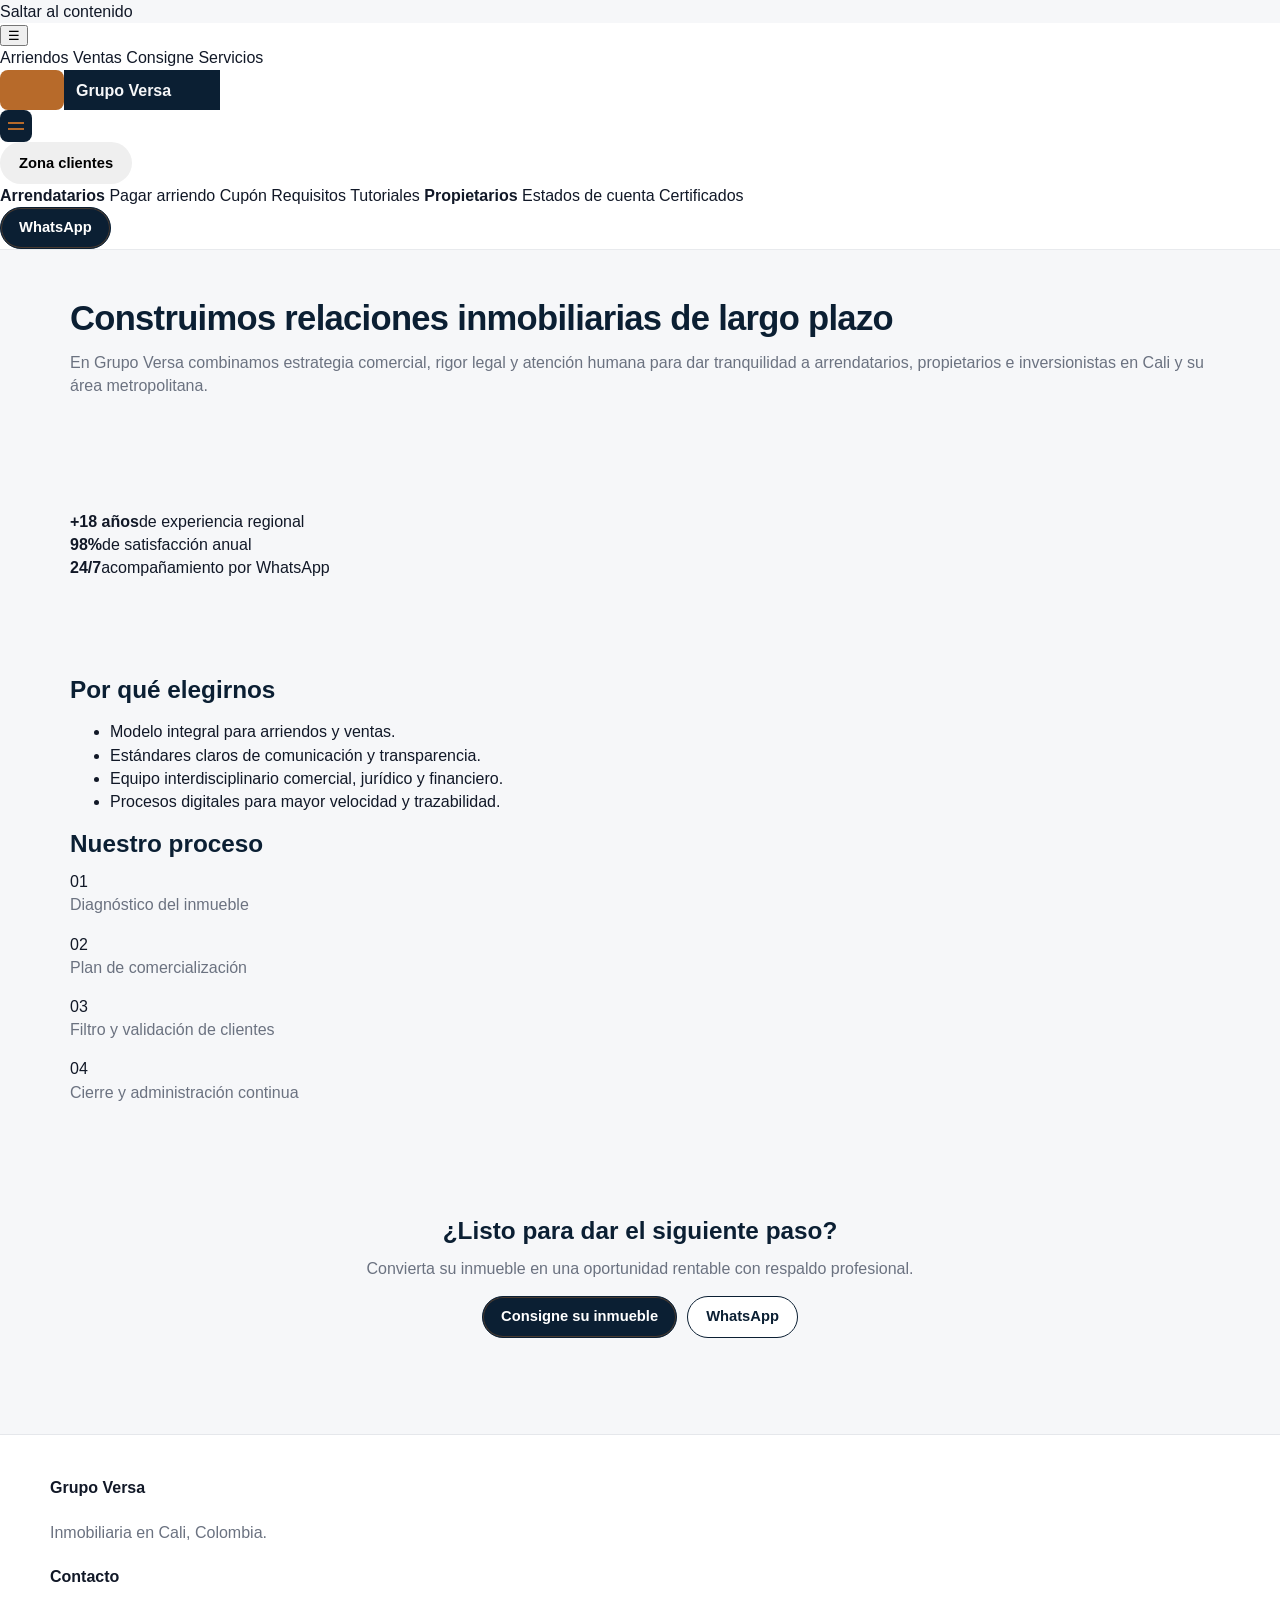
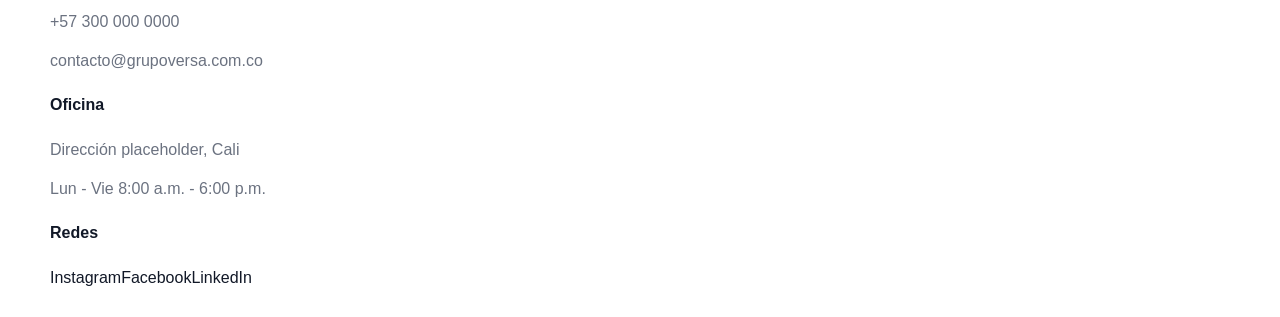
==== commit 37fb8c30: "1" ====
--- a/about.html
+++ b/about.html
@@ -1,8 +1,7 @@
 <!doctype html>
 <html lang="es">
 <head>
-  <link rel="stylesheet" href="styles.css?v=99">
-  <link rel="stylesheet" href="ui-polish.css?v=99">
+  <link rel="stylesheet" href="./styles.css?v=101">
   <link rel="stylesheet" href="./styles.css?v=99" />
   <meta charset="UTF-8">
   <meta name="viewport" content="width=device-width, initial-scale=1.0">
@@ -102,8 +101,7 @@
 <script src="./app.js?v=2"></script>
   <script src="./data.js?v=99"></script>
   <script src="./app.js?v=99"></script>
-  <script src="data.js?v=99"></script>
-  <script src="ui-polish.js?v=99"></script>
-  <script src="app.js?v=99"></script>
+  <script src="./data.js?v=101"></script>
+  <script src="./app.js?v=101"></script>
 </body>
 </html>
--- a/styles.css
+++ b/styles.css
@@ -1,345 +1,691 @@
 :root {
-  --navy: #0B1F33;
-  --copper: #B76A2A;
-  --offwhite: #F6F7F9;
-  --white: #ffffff;
-  --gray-50: #f8fafc;
-  --gray-100: #edf1f5;
-  --gray-200: #d7dee6;
-  --gray-500: #607284;
-  --gray-700: #33475b;
-  --radius-sm: 10px;
-  --radius-md: 14px;
-  --radius-lg: 22px;
-  --shadow-sm: 0 2px 8px rgba(11, 31, 51, 0.08);
-  --shadow-md: 0 8px 20px rgba(11, 31, 51, 0.1);
-  --max: 1240px;
-}
-
-* { box-sizing: border-box; }
+  --bg: #f6f7f9;
+  --surface: #ffffff;
+  --surface-soft: #fbfcfe;
+  --text: #111827;
+  --muted: #6b7280;
+  --primary: #0b1f33;
+  --accent: #b76a2a;
+  --border: #e5e7eb;
+  --ring: rgba(11, 31, 51, 0.22);
+  --radius-card: 12px;
+  --radius-pill: 28px;
+  --shadow-sm: 0 6px 18px rgba(15, 23, 42, 0.06);
+  --shadow-md: 0 12px 26px rgba(15, 23, 42, 0.1);
+  --container: 1180px;
+  --space-1: 8px;
+  --space-2: 12px;
+  --space-3: 16px;
+  --space-4: 20px;
+  --space-5: 28px;
+  --space-6: 36px;
+  --space-7: 48px;
+}
+
+*,
+*::before,
+*::after {
+  box-sizing: border-box;
+}
+
+html,
 body {
   margin: 0;
-  color: var(--navy);
-  background: var(--offwhite);
-  font-family: Inter, -apple-system, BlinkMacSystemFont, "Segoe UI", Roboto, Arial, sans-serif;
-  line-height: 1.5;
-}
-a { color: inherit; text-decoration: none; }
-img { width: 100%; display: block; object-fit: cover; }
-.container { width: min(var(--max), 92%); margin-inline: auto; }
-.skip-link { position: absolute; left: -999px; top: 0; z-index: 90; background: var(--navy); color: #fff; padding: 10px; }
-.skip-link:focus { left: 10px; top: 10px; border-radius: 8px; }
-
-h1 { font-size: clamp(2rem, 4vw, 3.2rem); line-height: 1.1; margin: 0 0 10px; letter-spacing: -0.02em; }
-h2 { font-size: clamp(1.4rem, 2.7vw, 2.1rem); margin: 0; letter-spacing: -0.01em; }
-.lead { color: var(--gray-500); margin: 6px 0 0; }
-
-.btn, button {
-  border: 1px solid transparent;
-  border-radius: 999px;
-  padding: 11px 17px;
-  font: inherit;
-  font-weight: 600;
-  cursor: pointer;
-  transition: background .2s ease, border-color .2s ease, color .2s ease, transform .2s ease;
-}
-.btn:hover, button:hover { transform: translateY(-1px); }
-.btn-primary { background: var(--copper); color: #fff; }
-.btn-primary:hover { background: #9e5921; }
-.btn-secondary { background: var(--white); border-color: var(--gray-200); color: var(--navy); }
-.btn-ghost, .btn-soft { background: var(--gray-50); border-color: var(--gray-200); color: var(--navy); }
-
-input, select, textarea {
-  width: 100%;
-  border: 1px solid var(--gray-200);
-  border-radius: 12px;
-  padding: 11px 12px;
-  font: inherit;
-  background: var(--white);
-  color: var(--navy);
-}
-label { display: block; color: var(--gray-500); font-size: .86rem; font-weight: 600; margin-bottom: 5px; }
-
-button:focus-visible, a:focus-visible, input:focus-visible, select:focus-visible, textarea:focus-visible {
-  outline: 3px solid rgba(183, 106, 42, .28);
+  padding: 0;
+}
+
+body {
+  font-family: "Segoe UI", "Helvetica Neue", Arial, sans-serif;
+  color: var(--text);
+  background: var(--bg);
+  line-height: 1.45;
+  text-rendering: optimizeLegibility;
+}
+
+a {
+  color: inherit;
+  text-decoration: none;
+}
+
+img {
+  max-width: 100%;
+  display: block;
+}
+
+main,
+section,
+.section {
+  width: min(var(--container), calc(100% - 2 * var(--space-4)));
+  margin-inline: auto;
+}
+
+section,
+.section {
+  padding-block: var(--space-7);
+}
+
+h1,
+h2,
+h3 {
+  margin: 0 0 var(--space-2);
+  color: var(--primary);
+  line-height: 1.2;
+}
+
+h1 {
+  font-size: clamp(1.8rem, 2.7vw, 3rem);
+  letter-spacing: -0.02em;
+}
+
+h2 {
+  font-size: clamp(1.35rem, 1.9vw, 2rem);
+}
+
+p {
+  margin: 0 0 var(--space-3);
+  color: var(--muted);
+}
+
+:focus-visible {
+  outline: 3px solid var(--ring);
   outline-offset: 2px;
+  border-radius: 8px;
 }
 
 .site-header {
   position: sticky;
   top: 0;
-  z-index: 70;
-  background: rgba(246, 247, 249, .98);
-  border-bottom: 1px solid var(--gray-200);
-}
-.nav-shell {
+  z-index: 90;
+  background: rgba(255, 255, 255, 0.92);
+  border-bottom: 1px solid rgba(229, 231, 235, 0.88);
+  backdrop-filter: blur(8px);
+  transition: box-shadow 180ms ease, background-color 180ms ease;
+}
+
+body.scrolled .site-header {
+  box-shadow: var(--shadow-sm);
+  background: rgba(255, 255, 255, 0.98);
+}
+
+.site-header__bar {
+  width: min(var(--container), calc(100% - 2 * var(--space-4)));
+  margin-inline: auto;
   display: grid;
   grid-template-columns: 1fr auto 1fr;
   align-items: center;
-  min-height: 74px;
-  gap: 12px;
-}
-.nav-left, .nav-right { display: flex; align-items: center; gap: 14px; }
-.nav-left { justify-content: flex-start; }
-.nav-right { justify-content: flex-end; }
-.nav-link { font-size: .95rem; font-weight: 600; color: var(--gray-700); padding: 8px 10px; border-radius: 999px; }
-.nav-link:hover { background: var(--gray-100); color: var(--navy); }
-.logo {
-  font-size: 1.1rem;
-  font-weight: 800;
-  letter-spacing: .3px;
-  padding: 8px 12px;
+  min-height: 82px;
+  gap: var(--space-4);
+}
+
+.site-header__left,
+.site-header__right {
+  display: flex;
+  align-items: center;
+  gap: var(--space-3);
+}
+
+.site-header__right {
+  justify-content: flex-end;
+}
+
+.site-header__center {
+  justify-self: center;
+}
+
+.site-logo {
+  display: inline-flex;
+  align-items: center;
+  justify-content: center;
+  font-weight: 700;
+  font-size: 1.05rem;
+  color: var(--primary);
+  letter-spacing: 0.02em;
+  white-space: nowrap;
+}
+
+.main-nav {
+  display: flex;
+  align-items: center;
+  gap: var(--space-3);
+}
+
+.main-nav a {
+  color: var(--primary);
+  font-weight: 500;
+  font-size: 0.95rem;
+  padding: 8px 2px;
+  border-bottom: 2px solid transparent;
+}
+
+.main-nav a:hover,
+.main-nav a[aria-current="page"] {
+  border-bottom-color: var(--accent);
+}
+
+.btn {
+  display: inline-flex;
+  align-items: center;
+  justify-content: center;
+  min-height: 42px;
+  border-radius: var(--radius-pill);
+  padding: 0 18px;
+  border: 1px solid transparent;
+  font-weight: 600;
+  font-size: 0.92rem;
+  cursor: pointer;
+  transition: background-color 160ms ease, border-color 160ms ease, box-shadow 160ms ease, transform 160ms ease;
+}
+
+.btn:hover {
+  transform: translateY(-1px);
+}
+
+.btn-primary {
+  background: var(--primary);
+  color: #fff;
+  border-color: var(--primary);
+  box-shadow: inset 0 0 0 1px rgba(183, 106, 42, 0.35);
+}
+
+.btn-primary:hover {
+  background: #0a1827;
+}
+
+.btn-secondary {
+  background: #fff;
+  color: var(--primary);
+  border-color: var(--primary);
+}
+
+.btn-secondary:hover {
+  border-color: var(--accent);
+  color: #0a1725;
+}
+
+.mobile-menu-toggle {
+  display: none;
+  width: 42px;
+  height: 42px;
+  border-radius: 10px;
+  border: 1px solid var(--border);
+  background: #fff;
+  color: var(--primary);
+}
+
+.mobile-whatsapp {
+  display: none;
+}
+
+.mobile-drawer {
+  position: fixed;
+  inset: 0;
+  z-index: 120;
+  display: none;
+}
+
+.mobile-drawer.is-open {
+  display: block;
+}
+
+.mobile-drawer__backdrop {
+  position: absolute;
+  inset: 0;
+  background: rgba(15, 23, 42, 0.35);
+}
+
+.mobile-drawer__panel {
+  position: absolute;
+  left: 0;
+  top: 0;
+  height: 100%;
+  width: min(86vw, 360px);
+  background: #fff;
+  border-right: 1px solid var(--border);
+  box-shadow: var(--shadow-md);
+  padding: 24px 18px;
+  overflow-y: auto;
+}
+
+.mobile-drawer__panel h3 {
+  font-size: 1rem;
+  margin: 6px 0 16px;
+}
+
+.mobile-drawer__links {
+  display: grid;
+  gap: 4px;
+  margin-bottom: 18px;
+}
+
+.mobile-drawer__links a {
+  color: var(--primary);
+  padding: 10px 12px;
+  border: 1px solid transparent;
+  border-radius: 10px;
+}
+
+.mobile-drawer__links a:hover {
+  background: var(--surface-soft);
+  border-color: var(--border);
+}
+
+.hero,
+.premium-hero {
+  position: relative;
+  border-radius: 16px;
+  margin-top: var(--space-6);
+  background:
+    linear-gradient(140deg, rgba(11, 31, 51, 0.98) 0%, rgba(22, 49, 74, 0.96) 68%),
+    radial-gradient(circle at 90% 10%, rgba(183, 106, 42, 0.22), transparent 44%);
+  color: #f8fafc;
+  padding: clamp(28px, 6vw, 64px);
+  box-shadow: var(--shadow-md);
+}
+
+.hero h1,
+.hero h2,
+.premium-hero h1,
+.premium-hero h2 {
+  color: #fff;
+}
+
+.hero p,
+.premium-hero p {
+  color: rgba(248, 250, 252, 0.88);
+  max-width: 60ch;
+}
+
+.search-pill,
+.search-bar,
+.hero-search,
+form.search-form,
+form[role="search"] {
+  background: #fff;
+  border: 1px solid rgba(255, 255, 255, 0.35);
   border-radius: 999px;
-}
-.logo span { color: var(--copper); }
-.logo { display: flex; align-items: center; justify-content: center; gap: 6px; }
-.logo img { height: 30px; width: auto; display: block; image-rendering: -webkit-optimize-contrast; }
-.logo .logo-mark { display: none; }
-
-.nav-toggle {
+  padding: 8px;
+  display: grid;
+  grid-template-columns: auto 1fr auto auto;
+  align-items: center;
+  gap: 10px;
+  box-shadow: 0 8px 22px rgba(3, 10, 19, 0.16);
+  margin-top: 20px;
+}
+
+.segment-control {
+  display: inline-flex;
+  align-items: center;
+  background: #eef2f7;
+  border-radius: 999px;
+  padding: 4px;
+  gap: 4px;
+}
+
+.segment-control button,
+.segment-control .segment {
+  min-height: 40px;
+  border: none;
+  border-radius: 999px;
+  padding: 0 14px;
+  background: transparent;
+  color: #364152;
+  font-weight: 600;
+}
+
+.segment-control .is-active,
+.segment-control button[aria-pressed="true"] {
+  background: #fff;
+  color: var(--primary);
+  box-shadow: 0 1px 4px rgba(15, 23, 42, 0.12);
+}
+
+input,
+select,
+textarea {
+  min-height: 44px;
+  border: 1px solid var(--border);
+  border-radius: 10px;
+  padding: 0 12px;
+  font: inherit;
+  color: var(--text);
+  background: #fff;
+}
+
+input::placeholder,
+textarea::placeholder {
+  color: #9aa4b2;
+}
+
+input:focus,
+select:focus,
+textarea:focus {
+  outline: none;
+  border-color: var(--primary);
+  box-shadow: 0 0 0 4px rgba(11, 31, 51, 0.1);
+}
+
+.search-pill input,
+.search-pill select,
+.search-bar input,
+.search-bar select,
+.hero-search input,
+.hero-search select,
+form.search-form input,
+form.search-form select,
+form[role="search"] input,
+form[role="search"] select {
+  border: none;
+  min-height: 46px;
+  border-radius: 999px;
+  box-shadow: none;
+  background: #fff;
+}
+
+.cards-grid,
+.properties-grid,
+.listings-grid,
+.results-grid,
+.property-grid {
+  display: grid;
+  gap: 20px;
+  grid-template-columns: repeat(auto-fill, minmax(260px, 1fr));
+}
+
+.card,
+.property-card,
+.listing-card,
+.client-card,
+.service-card,
+.feature-card {
+  background: var(--surface);
+  border: 1px solid var(--border);
+  border-radius: var(--radius-card);
+  box-shadow: var(--shadow-sm);
+  overflow: hidden;
+  transition: transform 180ms ease, border-color 180ms ease, box-shadow 180ms ease;
+}
+
+.card:hover,
+.property-card:hover,
+.listing-card:hover {
+  transform: translateY(-4px);
+  border-color: #cbd5e1;
+  box-shadow: var(--shadow-md);
+}
+
+.card-image,
+.property-card__image,
+.listing-card__image,
+.card-media {
+  aspect-ratio: 16 / 10;
+  background:
+    linear-gradient(145deg, #e8edf3, #f8fafc);
+  border-bottom: 1px solid var(--border);
+}
+
+.card-body,
+.property-card__body,
+.listing-card__body {
+  padding: 14px 14px 16px;
+}
+
+.price,
+.listing-price,
+.property-price,
+[data-price] {
+  font-size: 1.28rem;
+  font-weight: 700;
+  color: var(--primary);
+  margin-bottom: 6px;
+}
+
+.card-title,
+.property-title,
+.listing-title {
+  color: #0f172a;
+  font-weight: 600;
+  margin-bottom: 4px;
+}
+
+.card-location,
+.property-location,
+.listing-location {
+  color: var(--muted);
+  font-size: 0.92rem;
+  margin-bottom: 10px;
+}
+
+.specs,
+.spec-row,
+.property-specs,
+.listing-specs {
+  display: flex;
+  flex-wrap: wrap;
+  gap: 10px 14px;
+  color: #334155;
+  font-size: 0.88rem;
+}
+
+.spec-item,
+.spec {
+  display: inline-flex;
+  align-items: center;
+  gap: 6px;
+}
+
+.spec-icon {
+  width: 16px;
+  height: 16px;
+  color: #64748b;
+}
+
+.badge-row,
+.card-badges {
+  position: absolute;
+  top: 10px;
+  left: 10px;
+  display: flex;
+  gap: 8px;
+}
+
+.badge,
+.tag {
+  display: inline-flex;
+  align-items: center;
+  border-radius: 999px;
+  padding: 5px 10px;
+  font-size: 0.74rem;
+  font-weight: 700;
+  letter-spacing: 0.02em;
+  border: 1px solid transparent;
+}
+
+.badge-new {
+  background: #fff;
+  color: var(--primary);
+  border-color: #d9e2ec;
+}
+
+.badge-featured {
+  background: rgba(183, 106, 42, 0.12);
+  color: #7a451b;
+  border-color: rgba(183, 106, 42, 0.4);
+}
+
+.clients-portal,
+.clients-panel {
+  background: #fff;
+  border: 1px solid var(--border);
+  border-radius: var(--radius-card);
+  box-shadow: var(--shadow-sm);
+  padding: var(--space-5);
+}
+
+.clients-groups {
+  display: grid;
+  gap: var(--space-4);
+  grid-template-columns: repeat(auto-fit, minmax(260px, 1fr));
+}
+
+.client-group {
+  border: 1px solid var(--border);
+  background: #fff;
+  border-radius: 12px;
+  padding: 16px;
+}
+
+.client-group h3 {
+  margin-bottom: 8px;
+}
+
+.client-group p {
+  font-size: 0.92rem;
+  margin-bottom: 10px;
+}
+
+.client-group a {
+  display: block;
+  color: var(--primary);
+  font-weight: 500;
+  padding: 8px 0;
+}
+
+.zone-modal {
+  position: fixed;
+  inset: 0;
+  z-index: 130;
   display: none;
-  width: 40px;
-  height: 40px;
-  padding: 0;
+}
+
+.zone-modal.is-open {
+  display: block;
+}
+
+.zone-modal__backdrop {
+  position: absolute;
+  inset: 0;
+  background: rgba(15, 23, 42, 0.38);
+}
+
+.zone-modal__card {
+  position: relative;
+  width: min(840px, calc(100% - 24px));
+  margin: 9vh auto 0;
+  background: #fff;
+  border: 1px solid var(--border);
+  border-radius: 14px;
+  box-shadow: var(--shadow-md);
+  padding: 18px;
+}
+
+.zone-modal__header {
+  display: flex;
+  align-items: center;
+  justify-content: space-between;
+  gap: 10px;
+  margin-bottom: 14px;
+}
+
+.zone-modal__header h3 {
+  margin: 0;
+}
+
+.zone-modal__close {
+  border: 1px solid var(--border);
+  background: #fff;
+  width: 36px;
+  height: 36px;
   border-radius: 10px;
-  background: var(--white);
-  border-color: var(--gray-200);
-}
-
-.dropdown { position: relative; }
-.dropdown-menu {
-  display: none;
-  position: absolute;
-  top: calc(100% + 8px);
-  right: 0;
-  width: 252px;
-  background: var(--white);
-  border: 1px solid var(--gray-200);
-  border-radius: 12px;
-  box-shadow: var(--shadow-sm);
-  padding: 10px;
-}
-.dropdown:hover .dropdown-menu,
-.dropdown:focus-within .dropdown-menu,
-.dropdown.open .dropdown-menu { display: block; }
-.dropdown-menu strong { display: block; font-size: .8rem; color: var(--gray-500); margin: 8px 2px 4px; }
-.dropdown-menu a { display: block; padding: 8px; border-radius: 8px; font-size: .92rem; }
-.dropdown-menu a:hover { background: var(--gray-50); }
-
-.hero { padding: 44px 0 22px; }
-.hero-shell {
-  background: var(--white);
-  border: 1px solid var(--gray-200);
-  border-radius: var(--radius-lg);
-  padding: clamp(20px, 3vw, 34px);
-}
-.tab-row { display: inline-flex; background: var(--gray-100); border-radius: 999px; padding: 4px; gap: 4px; margin-bottom: 14px; }
-.tab { border-radius: 999px; padding: 9px 16px; background: transparent; }
-.tab.active { background: var(--white); border-color: var(--gray-200); }
-
-.portal-search {
-  display: grid;
-  grid-template-columns: 1.5fr .85fr .75fr .75fr .7fr auto;
-  gap: 10px;
+}
+
+.section-title-row {
+  display: flex;
   align-items: end;
-  background: var(--white);
-  border: 1px solid var(--gray-200);
-  border-radius: 999px;
-  padding: 10px;
-}
-.portal-search .field {
-  padding: 0 8px;
-  border-right: 1px solid var(--gray-200);
-}
-.portal-search .field:last-of-type { border-right: 0; }
-.portal-search input,
-.portal-search select { border: 0; padding: 4px 0; background: transparent; }
-
-.section { padding: 44px 0; }
-.section-head { display: flex; justify-content: space-between; align-items: end; gap: 12px; margin-bottom: 16px; }
-.card-grid { display: grid; grid-template-columns: repeat(4, minmax(0, 1fr)); gap: 16px; }
-.panel { background: var(--white); border: 1px solid var(--gray-200); border-radius: var(--radius-md); padding: 18px; }
-
-.property-card {
-  background: var(--white);
-  border: 1px solid var(--gray-200);
-  border-radius: 16px;
-  overflow: hidden;
-  transition: border-color .2s ease, transform .2s ease;
-}
-.property-card:hover { transform: translateY(-2px); border-color: #b9c6d3; }
-.property-media { position: relative; aspect-ratio: 16/9; }
-.media-badges { position: absolute; left: 10px; top: 10px; display: flex; gap: 6px; }
-.badge { font-size: .74rem; font-weight: 700; border-radius: 999px; padding: 5px 9px; }
-.badge-dark { background: var(--navy); color: #fff; }
-.badge-accent { background: var(--copper); color: #fff; }
-.save-btn { position: absolute; right: 10px; top: 10px; font-size: .8rem; padding: 7px 10px; background: var(--white); border-color: var(--gray-200); }
-.save-btn.active { color: #b2304d; border-color: #e5b9c4; }
-.property-content { padding: 14px; }
-.price { margin: 0 0 2px; font-size: 1.45rem; font-weight: 800; }
-.meta { margin: 0; color: var(--gray-500); font-size: .9rem; }
-.spec-list { list-style: none; padding: 0; margin: 11px 0; display: flex; gap: 12px; flex-wrap: wrap; font-size: .86rem; color: var(--gray-700); }
-.spec-list li { display: inline-flex; gap: 5px; align-items: center; }
-.spec-icon svg { width: 15px; height: 15px; fill: currentColor; }
-.card-foot, .result-foot { display: flex; justify-content: space-between; gap: 8px; align-items: center; font-size: .84rem; color: var(--gray-500); }
-.link-arrow { color: var(--copper); font-weight: 700; }
-
-.split { display: grid; grid-template-columns: 1.1fr .9fr; gap: 18px; }
-.metrics { display: grid; grid-template-columns: repeat(3, 1fr); gap: 12px; }
-.metric strong { display: block; font-size: 1.6rem; }
-.logos { display: grid; grid-template-columns: repeat(4, 1fr); gap: 10px; }
-.logo-box { background: var(--white); border: 1px dashed var(--gray-200); border-radius: 12px; padding: 16px; color: var(--gray-500); text-align: center; }
-
-.search-page { padding: 20px 0 90px; }
-.search-shell { display: grid; grid-template-columns: minmax(0, 1fr) 400px; gap: 16px; }
-.filterbar {
-  position: sticky;
-  top: 86px;
-  z-index: 30;
-  background: var(--white);
-  border: 1px solid var(--gray-200);
-  border-radius: 14px;
-  padding: 12px;
-}
-.filter-grid { display: grid; grid-template-columns: repeat(6, minmax(0, 1fr)); gap: 8px; }
-.chips-row { margin-top: 9px; display: flex; flex-wrap: wrap; gap: 6px; }
-.chip { background: var(--gray-50); border: 1px solid var(--gray-200); border-radius: 999px; font-size: .8rem; padding: 6px 10px; }
-.results-head { display: flex; justify-content: space-between; align-items: center; margin: 14px 0; }
-.results-stack { display: grid; gap: 12px; }
-.result-card { display: grid; grid-template-columns: 270px 1fr; border: 1px solid var(--gray-200); border-radius: 16px; background: var(--white); overflow: hidden; }
-.result-card.active { border-color: var(--copper); }
-.result-media { position: relative; min-height: 200px; }
-.result-body { padding: 14px; }
-.result-head { display: flex; justify-content: space-between; align-items: center; gap: 10px; }
-
-.map-panel {
-  position: sticky;
-  top: 86px;
-  height: calc(100vh - 100px);
-  border: 1px solid var(--gray-200);
-  border-radius: 16px;
-  overflow: hidden;
-  background:
-    linear-gradient(90deg, rgba(11,31,51,.06) 1px, transparent 1px) 0 0 / 34px 34px,
-    linear-gradient(rgba(11,31,51,.06) 1px, transparent 1px) 0 0 / 34px 34px,
-    var(--gray-100);
-}
-.map-tools { position: absolute; left: 12px; top: 12px; display: flex; gap: 8px; }
-.map-tools .chip { background: var(--white); }
-.map-pin {
-  position: absolute;
-  transform: translate(-50%, -50%);
-  border: 1px solid var(--gray-200);
-  border-radius: 999px;
-  background: var(--white);
-  color: var(--navy);
-  padding: 7px 10px;
-  font-size: .8rem;
-  font-weight: 700;
-}
-.map-pin.active { background: var(--navy); border-color: var(--navy); color: #fff; }
-
-#open-filters, #close-filters { display: none; }
-.mobile-bottom-toggle { display: none; }
-.toast {
-  position: fixed;
-  right: 16px;
-  bottom: 16px;
-  background: var(--navy);
-  color: #fff;
-  border-radius: 10px;
-  padding: 10px 13px;
-  opacity: 0;
-  transform: translateY(10px);
-  transition: .2s ease;
-  pointer-events: none;
-}
-.toast.show { opacity: 1; transform: translateY(0); }
-
-.about-hero { padding: 80px 0 48px; background: var(--white); border-bottom: 1px solid var(--gray-200); }
-.process { display: grid; grid-template-columns: repeat(4, 1fr); gap: 10px; }
-.step { background: var(--white); border: 1px solid var(--gray-200); border-radius: 12px; padding: 14px; }
-.step span { color: var(--copper); font-weight: 800; }
-.tabs { display: inline-flex; background: var(--gray-100); border: 1px solid var(--gray-200); border-radius: 999px; padding: 5px; gap: 8px; }
-.tabs .active { background: var(--white); }
-.client-block { display: none; }
-.client-block.active { display: block; }
-.notice { display: none; margin-top: 8px; color: #0f8f57; font-weight: 700; }
-.notice.show { display: block; }
-
-.footer { margin-top: 30px; background: var(--navy); color: #e8eef4; }
-.footer-grid { display: grid; grid-template-columns: repeat(4, 1fr); gap: 18px; padding: 34px 0; }
-.footer p, .footer a { color: #cad8e7; margin: 5px 0; }
-
-@media (max-width: 1140px) {
-  .card-grid { grid-template-columns: repeat(2, minmax(0, 1fr)); }
-  .split, .metrics, .logos, .process, .footer-grid { grid-template-columns: 1fr; }
-  .search-shell { grid-template-columns: 1fr; }
-  .map-panel { position: static; height: 420px; }
-  .portal-search { grid-template-columns: 1fr 1fr 1fr; border-radius: 18px; }
-  .portal-search .field { border-right: 0; border-bottom: 1px solid var(--gray-200); padding-bottom: 8px; }
-}
-
-@media (max-width: 920px) {
-  .nav-shell { display: flex; justify-content: space-between; gap: 8px; min-height: 68px; }
-  .nav-toggle { display: inline-flex; align-items: center; justify-content: center; }
-  .logo { order: 2; margin-inline: auto; }
-  .logo img { height: 24px; }
-  .logo .logo-full { display: none; }
-  .logo .logo-mark { display: block; }
-
-  .nav-left,
-  .nav-right {
-    position: absolute;
-    left: 4%;
-    right: 4%;
-    background: var(--white);
-    border: 1px solid var(--gray-200);
-    border-radius: 14px;
+  justify-content: space-between;
+  gap: 16px;
+  margin-bottom: 20px;
+}
+
+footer {
+  margin-top: var(--space-7);
+  background: #fff;
+  border-top: 1px solid var(--border);
+}
+
+footer .container,
+footer .footer-container {
+  width: min(var(--container), calc(100% - 2 * var(--space-4)));
+  margin-inline: auto;
+  padding: 20px 0 28px;
+}
+
+@media (max-width: 1024px) {
+  .site-header__bar {
+    min-height: 74px;
+  }
+
+  .main-nav a {
+    font-size: 0.9rem;
+  }
+
+  .search-pill,
+  .search-bar,
+  .hero-search,
+  form.search-form,
+  form[role="search"] {
+    grid-template-columns: 1fr;
+    border-radius: 18px;
+    padding: 12px;
+  }
+}
+
+@media (max-width: 860px) {
+  .site-header__bar {
+    grid-template-columns: auto 1fr auto;
+  }
+
+  .site-header__left .main-nav,
+  .site-header__right .btn-secondary,
+  .site-header__right .btn-primary {
     display: none;
-    flex-direction: column;
-    align-items: stretch;
-    padding: 10px;
-    gap: 6px;
-  }
-  .nav-left { top: 74px; }
-  .nav-right { top: 285px; }
-  .site-header.menu-open .nav-left,
-  .site-header.menu-open .nav-right { display: flex; }
-
-  .nav-link,
-  .nav-right .btn,
-  .dropdown > button { width: 100%; text-align: left; }
-
-  .dropdown-menu { position: static; width: 100%; margin-top: 6px; }
-
-  #open-filters, #close-filters { display: inline-flex; }
-  .filter-wrap { position: fixed; inset: 0; background: rgba(11, 31, 51, .35); opacity: 0; pointer-events: none; transition: .2s; z-index: 80; }
-  .filter-wrap.open { opacity: 1; pointer-events: auto; }
-  .filter-wrap .filterbar { position: absolute; left: 0; right: 0; bottom: 0; top: auto; border-radius: 16px 16px 0 0; max-height: 82vh; overflow: auto; }
-  .filterbar { display: none; }
-  .filter-wrap .filterbar { display: block; }
-
-  .filter-grid { grid-template-columns: 1fr 1fr; }
-  .result-card { grid-template-columns: 1fr; }
-  .search-shell.show-map .left-col { display: none; }
-  .search-shell:not(.show-map) .map-panel { display: none; }
-  .mobile-bottom-toggle {
+  }
+
+  .mobile-menu-toggle,
+  .mobile-whatsapp {
     display: inline-flex;
-    position: fixed;
-    left: 50%;
-    transform: translateX(-50%);
-    bottom: 14px;
-    z-index: 70;
-    background: var(--white);
-    border: 1px solid var(--gray-200);
-    border-radius: 999px;
-    padding: 5px;
-  }
-  .mobile-bottom-toggle .active { background: var(--navy); color: #fff; }
-}
-
-@media (max-width: 680px) {
-  .card-grid, .portal-search { grid-template-columns: 1fr; }
-  .section-head { flex-direction: column; align-items: flex-start; }
-}
+  }
+
+  .site-header__left {
+    justify-content: flex-start;
+  }
+
+  .site-header__right {
+    justify-content: flex-end;
+  }
+
+  .site-header__center {
+    justify-self: center;
+  }
+}
+
+@media (max-width: 640px) {
+  section,
+  .section {
+    padding-block: 36px;
+  }
+
+  .hero,
+  .premium-hero {
+    margin-top: 20px;
+    padding: 24px 16px;
+    border-radius: 12px;
+  }
+
+  .cards-grid,
+  .properties-grid,
+  .listings-grid,
+  .results-grid,
+  .property-grid {
+    grid-template-columns: 1fr;
+  }
+}
--- a/styles.css
+++ b/styles.css
@@ -1,345 +1,691 @@
 :root {
-  --navy: #0B1F33;
-  --copper: #B76A2A;
-  --offwhite: #F6F7F9;
-  --white: #ffffff;
-  --gray-50: #f8fafc;
-  --gray-100: #edf1f5;
-  --gray-200: #d7dee6;
-  --gray-500: #607284;
-  --gray-700: #33475b;
-  --radius-sm: 10px;
-  --radius-md: 14px;
-  --radius-lg: 22px;
-  --shadow-sm: 0 2px 8px rgba(11, 31, 51, 0.08);
-  --shadow-md: 0 8px 20px rgba(11, 31, 51, 0.1);
-  --max: 1240px;
-}
-
-* { box-sizing: border-box; }
+  --bg: #f6f7f9;
+  --surface: #ffffff;
+  --surface-soft: #fbfcfe;
+  --text: #111827;
+  --muted: #6b7280;
+  --primary: #0b1f33;
+  --accent: #b76a2a;
+  --border: #e5e7eb;
+  --ring: rgba(11, 31, 51, 0.22);
+  --radius-card: 12px;
+  --radius-pill: 28px;
+  --shadow-sm: 0 6px 18px rgba(15, 23, 42, 0.06);
+  --shadow-md: 0 12px 26px rgba(15, 23, 42, 0.1);
+  --container: 1180px;
+  --space-1: 8px;
+  --space-2: 12px;
+  --space-3: 16px;
+  --space-4: 20px;
+  --space-5: 28px;
+  --space-6: 36px;
+  --space-7: 48px;
+}
+
+*,
+*::before,
+*::after {
+  box-sizing: border-box;
+}
+
+html,
 body {
   margin: 0;
-  color: var(--navy);
-  background: var(--offwhite);
-  font-family: Inter, -apple-system, BlinkMacSystemFont, "Segoe UI", Roboto, Arial, sans-serif;
-  line-height: 1.5;
-}
-a { color: inherit; text-decoration: none; }
-img { width: 100%; display: block; object-fit: cover; }
-.container { width: min(var(--max), 92%); margin-inline: auto; }
-.skip-link { position: absolute; left: -999px; top: 0; z-index: 90; background: var(--navy); color: #fff; padding: 10px; }
-.skip-link:focus { left: 10px; top: 10px; border-radius: 8px; }
-
-h1 { font-size: clamp(2rem, 4vw, 3.2rem); line-height: 1.1; margin: 0 0 10px; letter-spacing: -0.02em; }
-h2 { font-size: clamp(1.4rem, 2.7vw, 2.1rem); margin: 0; letter-spacing: -0.01em; }
-.lead { color: var(--gray-500); margin: 6px 0 0; }
-
-.btn, button {
-  border: 1px solid transparent;
-  border-radius: 999px;
-  padding: 11px 17px;
-  font: inherit;
-  font-weight: 600;
-  cursor: pointer;
-  transition: background .2s ease, border-color .2s ease, color .2s ease, transform .2s ease;
-}
-.btn:hover, button:hover { transform: translateY(-1px); }
-.btn-primary { background: var(--copper); color: #fff; }
-.btn-primary:hover { background: #9e5921; }
-.btn-secondary { background: var(--white); border-color: var(--gray-200); color: var(--navy); }
-.btn-ghost, .btn-soft { background: var(--gray-50); border-color: var(--gray-200); color: var(--navy); }
-
-input, select, textarea {
-  width: 100%;
-  border: 1px solid var(--gray-200);
-  border-radius: 12px;
-  padding: 11px 12px;
-  font: inherit;
-  background: var(--white);
-  color: var(--navy);
-}
-label { display: block; color: var(--gray-500); font-size: .86rem; font-weight: 600; margin-bottom: 5px; }
-
-button:focus-visible, a:focus-visible, input:focus-visible, select:focus-visible, textarea:focus-visible {
-  outline: 3px solid rgba(183, 106, 42, .28);
+  padding: 0;
+}
+
+body {
+  font-family: "Segoe UI", "Helvetica Neue", Arial, sans-serif;
+  color: var(--text);
+  background: var(--bg);
+  line-height: 1.45;
+  text-rendering: optimizeLegibility;
+}
+
+a {
+  color: inherit;
+  text-decoration: none;
+}
+
+img {
+  max-width: 100%;
+  display: block;
+}
+
+main,
+section,
+.section {
+  width: min(var(--container), calc(100% - 2 * var(--space-4)));
+  margin-inline: auto;
+}
+
+section,
+.section {
+  padding-block: var(--space-7);
+}
+
+h1,
+h2,
+h3 {
+  margin: 0 0 var(--space-2);
+  color: var(--primary);
+  line-height: 1.2;
+}
+
+h1 {
+  font-size: clamp(1.8rem, 2.7vw, 3rem);
+  letter-spacing: -0.02em;
+}
+
+h2 {
+  font-size: clamp(1.35rem, 1.9vw, 2rem);
+}
+
+p {
+  margin: 0 0 var(--space-3);
+  color: var(--muted);
+}
+
+:focus-visible {
+  outline: 3px solid var(--ring);
   outline-offset: 2px;
+  border-radius: 8px;
 }
 
 .site-header {
   position: sticky;
   top: 0;
-  z-index: 70;
-  background: rgba(246, 247, 249, .98);
-  border-bottom: 1px solid var(--gray-200);
-}
-.nav-shell {
+  z-index: 90;
+  background: rgba(255, 255, 255, 0.92);
+  border-bottom: 1px solid rgba(229, 231, 235, 0.88);
+  backdrop-filter: blur(8px);
+  transition: box-shadow 180ms ease, background-color 180ms ease;
+}
+
+body.scrolled .site-header {
+  box-shadow: var(--shadow-sm);
+  background: rgba(255, 255, 255, 0.98);
+}
+
+.site-header__bar {
+  width: min(var(--container), calc(100% - 2 * var(--space-4)));
+  margin-inline: auto;
   display: grid;
   grid-template-columns: 1fr auto 1fr;
   align-items: center;
-  min-height: 74px;
-  gap: 12px;
-}
-.nav-left, .nav-right { display: flex; align-items: center; gap: 14px; }
-.nav-left { justify-content: flex-start; }
-.nav-right { justify-content: flex-end; }
-.nav-link { font-size: .95rem; font-weight: 600; color: var(--gray-700); padding: 8px 10px; border-radius: 999px; }
-.nav-link:hover { background: var(--gray-100); color: var(--navy); }
-.logo {
-  font-size: 1.1rem;
-  font-weight: 800;
-  letter-spacing: .3px;
-  padding: 8px 12px;
+  min-height: 82px;
+  gap: var(--space-4);
+}
+
+.site-header__left,
+.site-header__right {
+  display: flex;
+  align-items: center;
+  gap: var(--space-3);
+}
+
+.site-header__right {
+  justify-content: flex-end;
+}
+
+.site-header__center {
+  justify-self: center;
+}
+
+.site-logo {
+  display: inline-flex;
+  align-items: center;
+  justify-content: center;
+  font-weight: 700;
+  font-size: 1.05rem;
+  color: var(--primary);
+  letter-spacing: 0.02em;
+  white-space: nowrap;
+}
+
+.main-nav {
+  display: flex;
+  align-items: center;
+  gap: var(--space-3);
+}
+
+.main-nav a {
+  color: var(--primary);
+  font-weight: 500;
+  font-size: 0.95rem;
+  padding: 8px 2px;
+  border-bottom: 2px solid transparent;
+}
+
+.main-nav a:hover,
+.main-nav a[aria-current="page"] {
+  border-bottom-color: var(--accent);
+}
+
+.btn {
+  display: inline-flex;
+  align-items: center;
+  justify-content: center;
+  min-height: 42px;
+  border-radius: var(--radius-pill);
+  padding: 0 18px;
+  border: 1px solid transparent;
+  font-weight: 600;
+  font-size: 0.92rem;
+  cursor: pointer;
+  transition: background-color 160ms ease, border-color 160ms ease, box-shadow 160ms ease, transform 160ms ease;
+}
+
+.btn:hover {
+  transform: translateY(-1px);
+}
+
+.btn-primary {
+  background: var(--primary);
+  color: #fff;
+  border-color: var(--primary);
+  box-shadow: inset 0 0 0 1px rgba(183, 106, 42, 0.35);
+}
+
+.btn-primary:hover {
+  background: #0a1827;
+}
+
+.btn-secondary {
+  background: #fff;
+  color: var(--primary);
+  border-color: var(--primary);
+}
+
+.btn-secondary:hover {
+  border-color: var(--accent);
+  color: #0a1725;
+}
+
+.mobile-menu-toggle {
+  display: none;
+  width: 42px;
+  height: 42px;
+  border-radius: 10px;
+  border: 1px solid var(--border);
+  background: #fff;
+  color: var(--primary);
+}
+
+.mobile-whatsapp {
+  display: none;
+}
+
+.mobile-drawer {
+  position: fixed;
+  inset: 0;
+  z-index: 120;
+  display: none;
+}
+
+.mobile-drawer.is-open {
+  display: block;
+}
+
+.mobile-drawer__backdrop {
+  position: absolute;
+  inset: 0;
+  background: rgba(15, 23, 42, 0.35);
+}
+
+.mobile-drawer__panel {
+  position: absolute;
+  left: 0;
+  top: 0;
+  height: 100%;
+  width: min(86vw, 360px);
+  background: #fff;
+  border-right: 1px solid var(--border);
+  box-shadow: var(--shadow-md);
+  padding: 24px 18px;
+  overflow-y: auto;
+}
+
+.mobile-drawer__panel h3 {
+  font-size: 1rem;
+  margin: 6px 0 16px;
+}
+
+.mobile-drawer__links {
+  display: grid;
+  gap: 4px;
+  margin-bottom: 18px;
+}
+
+.mobile-drawer__links a {
+  color: var(--primary);
+  padding: 10px 12px;
+  border: 1px solid transparent;
+  border-radius: 10px;
+}
+
+.mobile-drawer__links a:hover {
+  background: var(--surface-soft);
+  border-color: var(--border);
+}
+
+.hero,
+.premium-hero {
+  position: relative;
+  border-radius: 16px;
+  margin-top: var(--space-6);
+  background:
+    linear-gradient(140deg, rgba(11, 31, 51, 0.98) 0%, rgba(22, 49, 74, 0.96) 68%),
+    radial-gradient(circle at 90% 10%, rgba(183, 106, 42, 0.22), transparent 44%);
+  color: #f8fafc;
+  padding: clamp(28px, 6vw, 64px);
+  box-shadow: var(--shadow-md);
+}
+
+.hero h1,
+.hero h2,
+.premium-hero h1,
+.premium-hero h2 {
+  color: #fff;
+}
+
+.hero p,
+.premium-hero p {
+  color: rgba(248, 250, 252, 0.88);
+  max-width: 60ch;
+}
+
+.search-pill,
+.search-bar,
+.hero-search,
+form.search-form,
+form[role="search"] {
+  background: #fff;
+  border: 1px solid rgba(255, 255, 255, 0.35);
   border-radius: 999px;
-}
-.logo span { color: var(--copper); }
-.logo { display: flex; align-items: center; justify-content: center; gap: 6px; }
-.logo img { height: 30px; width: auto; display: block; image-rendering: -webkit-optimize-contrast; }
-.logo .logo-mark { display: none; }
-
-.nav-toggle {
+  padding: 8px;
+  display: grid;
+  grid-template-columns: auto 1fr auto auto;
+  align-items: center;
+  gap: 10px;
+  box-shadow: 0 8px 22px rgba(3, 10, 19, 0.16);
+  margin-top: 20px;
+}
+
+.segment-control {
+  display: inline-flex;
+  align-items: center;
+  background: #eef2f7;
+  border-radius: 999px;
+  padding: 4px;
+  gap: 4px;
+}
+
+.segment-control button,
+.segment-control .segment {
+  min-height: 40px;
+  border: none;
+  border-radius: 999px;
+  padding: 0 14px;
+  background: transparent;
+  color: #364152;
+  font-weight: 600;
+}
+
+.segment-control .is-active,
+.segment-control button[aria-pressed="true"] {
+  background: #fff;
+  color: var(--primary);
+  box-shadow: 0 1px 4px rgba(15, 23, 42, 0.12);
+}
+
+input,
+select,
+textarea {
+  min-height: 44px;
+  border: 1px solid var(--border);
+  border-radius: 10px;
+  padding: 0 12px;
+  font: inherit;
+  color: var(--text);
+  background: #fff;
+}
+
+input::placeholder,
+textarea::placeholder {
+  color: #9aa4b2;
+}
+
+input:focus,
+select:focus,
+textarea:focus {
+  outline: none;
+  border-color: var(--primary);
+  box-shadow: 0 0 0 4px rgba(11, 31, 51, 0.1);
+}
+
+.search-pill input,
+.search-pill select,
+.search-bar input,
+.search-bar select,
+.hero-search input,
+.hero-search select,
+form.search-form input,
+form.search-form select,
+form[role="search"] input,
+form[role="search"] select {
+  border: none;
+  min-height: 46px;
+  border-radius: 999px;
+  box-shadow: none;
+  background: #fff;
+}
+
+.cards-grid,
+.properties-grid,
+.listings-grid,
+.results-grid,
+.property-grid {
+  display: grid;
+  gap: 20px;
+  grid-template-columns: repeat(auto-fill, minmax(260px, 1fr));
+}
+
+.card,
+.property-card,
+.listing-card,
+.client-card,
+.service-card,
+.feature-card {
+  background: var(--surface);
+  border: 1px solid var(--border);
+  border-radius: var(--radius-card);
+  box-shadow: var(--shadow-sm);
+  overflow: hidden;
+  transition: transform 180ms ease, border-color 180ms ease, box-shadow 180ms ease;
+}
+
+.card:hover,
+.property-card:hover,
+.listing-card:hover {
+  transform: translateY(-4px);
+  border-color: #cbd5e1;
+  box-shadow: var(--shadow-md);
+}
+
+.card-image,
+.property-card__image,
+.listing-card__image,
+.card-media {
+  aspect-ratio: 16 / 10;
+  background:
+    linear-gradient(145deg, #e8edf3, #f8fafc);
+  border-bottom: 1px solid var(--border);
+}
+
+.card-body,
+.property-card__body,
+.listing-card__body {
+  padding: 14px 14px 16px;
+}
+
+.price,
+.listing-price,
+.property-price,
+[data-price] {
+  font-size: 1.28rem;
+  font-weight: 700;
+  color: var(--primary);
+  margin-bottom: 6px;
+}
+
+.card-title,
+.property-title,
+.listing-title {
+  color: #0f172a;
+  font-weight: 600;
+  margin-bottom: 4px;
+}
+
+.card-location,
+.property-location,
+.listing-location {
+  color: var(--muted);
+  font-size: 0.92rem;
+  margin-bottom: 10px;
+}
+
+.specs,
+.spec-row,
+.property-specs,
+.listing-specs {
+  display: flex;
+  flex-wrap: wrap;
+  gap: 10px 14px;
+  color: #334155;
+  font-size: 0.88rem;
+}
+
+.spec-item,
+.spec {
+  display: inline-flex;
+  align-items: center;
+  gap: 6px;
+}
+
+.spec-icon {
+  width: 16px;
+  height: 16px;
+  color: #64748b;
+}
+
+.badge-row,
+.card-badges {
+  position: absolute;
+  top: 10px;
+  left: 10px;
+  display: flex;
+  gap: 8px;
+}
+
+.badge,
+.tag {
+  display: inline-flex;
+  align-items: center;
+  border-radius: 999px;
+  padding: 5px 10px;
+  font-size: 0.74rem;
+  font-weight: 700;
+  letter-spacing: 0.02em;
+  border: 1px solid transparent;
+}
+
+.badge-new {
+  background: #fff;
+  color: var(--primary);
+  border-color: #d9e2ec;
+}
+
+.badge-featured {
+  background: rgba(183, 106, 42, 0.12);
+  color: #7a451b;
+  border-color: rgba(183, 106, 42, 0.4);
+}
+
+.clients-portal,
+.clients-panel {
+  background: #fff;
+  border: 1px solid var(--border);
+  border-radius: var(--radius-card);
+  box-shadow: var(--shadow-sm);
+  padding: var(--space-5);
+}
+
+.clients-groups {
+  display: grid;
+  gap: var(--space-4);
+  grid-template-columns: repeat(auto-fit, minmax(260px, 1fr));
+}
+
+.client-group {
+  border: 1px solid var(--border);
+  background: #fff;
+  border-radius: 12px;
+  padding: 16px;
+}
+
+.client-group h3 {
+  margin-bottom: 8px;
+}
+
+.client-group p {
+  font-size: 0.92rem;
+  margin-bottom: 10px;
+}
+
+.client-group a {
+  display: block;
+  color: var(--primary);
+  font-weight: 500;
+  padding: 8px 0;
+}
+
+.zone-modal {
+  position: fixed;
+  inset: 0;
+  z-index: 130;
   display: none;
-  width: 40px;
-  height: 40px;
-  padding: 0;
+}
+
+.zone-modal.is-open {
+  display: block;
+}
+
+.zone-modal__backdrop {
+  position: absolute;
+  inset: 0;
+  background: rgba(15, 23, 42, 0.38);
+}
+
+.zone-modal__card {
+  position: relative;
+  width: min(840px, calc(100% - 24px));
+  margin: 9vh auto 0;
+  background: #fff;
+  border: 1px solid var(--border);
+  border-radius: 14px;
+  box-shadow: var(--shadow-md);
+  padding: 18px;
+}
+
+.zone-modal__header {
+  display: flex;
+  align-items: center;
+  justify-content: space-between;
+  gap: 10px;
+  margin-bottom: 14px;
+}
+
+.zone-modal__header h3 {
+  margin: 0;
+}
+
+.zone-modal__close {
+  border: 1px solid var(--border);
+  background: #fff;
+  width: 36px;
+  height: 36px;
   border-radius: 10px;
-  background: var(--white);
-  border-color: var(--gray-200);
-}
-
-.dropdown { position: relative; }
-.dropdown-menu {
-  display: none;
-  position: absolute;
-  top: calc(100% + 8px);
-  right: 0;
-  width: 252px;
-  background: var(--white);
-  border: 1px solid var(--gray-200);
-  border-radius: 12px;
-  box-shadow: var(--shadow-sm);
-  padding: 10px;
-}
-.dropdown:hover .dropdown-menu,
-.dropdown:focus-within .dropdown-menu,
-.dropdown.open .dropdown-menu { display: block; }
-.dropdown-menu strong { display: block; font-size: .8rem; color: var(--gray-500); margin: 8px 2px 4px; }
-.dropdown-menu a { display: block; padding: 8px; border-radius: 8px; font-size: .92rem; }
-.dropdown-menu a:hover { background: var(--gray-50); }
-
-.hero { padding: 44px 0 22px; }
-.hero-shell {
-  background: var(--white);
-  border: 1px solid var(--gray-200);
-  border-radius: var(--radius-lg);
-  padding: clamp(20px, 3vw, 34px);
-}
-.tab-row { display: inline-flex; background: var(--gray-100); border-radius: 999px; padding: 4px; gap: 4px; margin-bottom: 14px; }
-.tab { border-radius: 999px; padding: 9px 16px; background: transparent; }
-.tab.active { background: var(--white); border-color: var(--gray-200); }
-
-.portal-search {
-  display: grid;
-  grid-template-columns: 1.5fr .85fr .75fr .75fr .7fr auto;
-  gap: 10px;
+}
+
+.section-title-row {
+  display: flex;
   align-items: end;
-  background: var(--white);
-  border: 1px solid var(--gray-200);
-  border-radius: 999px;
-  padding: 10px;
-}
-.portal-search .field {
-  padding: 0 8px;
-  border-right: 1px solid var(--gray-200);
-}
-.portal-search .field:last-of-type { border-right: 0; }
-.portal-search input,
-.portal-search select { border: 0; padding: 4px 0; background: transparent; }
-
-.section { padding: 44px 0; }
-.section-head { display: flex; justify-content: space-between; align-items: end; gap: 12px; margin-bottom: 16px; }
-.card-grid { display: grid; grid-template-columns: repeat(4, minmax(0, 1fr)); gap: 16px; }
-.panel { background: var(--white); border: 1px solid var(--gray-200); border-radius: var(--radius-md); padding: 18px; }
-
-.property-card {
-  background: var(--white);
-  border: 1px solid var(--gray-200);
-  border-radius: 16px;
-  overflow: hidden;
-  transition: border-color .2s ease, transform .2s ease;
-}
-.property-card:hover { transform: translateY(-2px); border-color: #b9c6d3; }
-.property-media { position: relative; aspect-ratio: 16/9; }
-.media-badges { position: absolute; left: 10px; top: 10px; display: flex; gap: 6px; }
-.badge { font-size: .74rem; font-weight: 700; border-radius: 999px; padding: 5px 9px; }
-.badge-dark { background: var(--navy); color: #fff; }
-.badge-accent { background: var(--copper); color: #fff; }
-.save-btn { position: absolute; right: 10px; top: 10px; font-size: .8rem; padding: 7px 10px; background: var(--white); border-color: var(--gray-200); }
-.save-btn.active { color: #b2304d; border-color: #e5b9c4; }
-.property-content { padding: 14px; }
-.price { margin: 0 0 2px; font-size: 1.45rem; font-weight: 800; }
-.meta { margin: 0; color: var(--gray-500); font-size: .9rem; }
-.spec-list { list-style: none; padding: 0; margin: 11px 0; display: flex; gap: 12px; flex-wrap: wrap; font-size: .86rem; color: var(--gray-700); }
-.spec-list li { display: inline-flex; gap: 5px; align-items: center; }
-.spec-icon svg { width: 15px; height: 15px; fill: currentColor; }
-.card-foot, .result-foot { display: flex; justify-content: space-between; gap: 8px; align-items: center; font-size: .84rem; color: var(--gray-500); }
-.link-arrow { color: var(--copper); font-weight: 700; }
-
-.split { display: grid; grid-template-columns: 1.1fr .9fr; gap: 18px; }
-.metrics { display: grid; grid-template-columns: repeat(3, 1fr); gap: 12px; }
-.metric strong { display: block; font-size: 1.6rem; }
-.logos { display: grid; grid-template-columns: repeat(4, 1fr); gap: 10px; }
-.logo-box { background: var(--white); border: 1px dashed var(--gray-200); border-radius: 12px; padding: 16px; color: var(--gray-500); text-align: center; }
-
-.search-page { padding: 20px 0 90px; }
-.search-shell { display: grid; grid-template-columns: minmax(0, 1fr) 400px; gap: 16px; }
-.filterbar {
-  position: sticky;
-  top: 86px;
-  z-index: 30;
-  background: var(--white);
-  border: 1px solid var(--gray-200);
-  border-radius: 14px;
-  padding: 12px;
-}
-.filter-grid { display: grid; grid-template-columns: repeat(6, minmax(0, 1fr)); gap: 8px; }
-.chips-row { margin-top: 9px; display: flex; flex-wrap: wrap; gap: 6px; }
-.chip { background: var(--gray-50); border: 1px solid var(--gray-200); border-radius: 999px; font-size: .8rem; padding: 6px 10px; }
-.results-head { display: flex; justify-content: space-between; align-items: center; margin: 14px 0; }
-.results-stack { display: grid; gap: 12px; }
-.result-card { display: grid; grid-template-columns: 270px 1fr; border: 1px solid var(--gray-200); border-radius: 16px; background: var(--white); overflow: hidden; }
-.result-card.active { border-color: var(--copper); }
-.result-media { position: relative; min-height: 200px; }
-.result-body { padding: 14px; }
-.result-head { display: flex; justify-content: space-between; align-items: center; gap: 10px; }
-
-.map-panel {
-  position: sticky;
-  top: 86px;
-  height: calc(100vh - 100px);
-  border: 1px solid var(--gray-200);
-  border-radius: 16px;
-  overflow: hidden;
-  background:
-    linear-gradient(90deg, rgba(11,31,51,.06) 1px, transparent 1px) 0 0 / 34px 34px,
-    linear-gradient(rgba(11,31,51,.06) 1px, transparent 1px) 0 0 / 34px 34px,
-    var(--gray-100);
-}
-.map-tools { position: absolute; left: 12px; top: 12px; display: flex; gap: 8px; }
-.map-tools .chip { background: var(--white); }
-.map-pin {
-  position: absolute;
-  transform: translate(-50%, -50%);
-  border: 1px solid var(--gray-200);
-  border-radius: 999px;
-  background: var(--white);
-  color: var(--navy);
-  padding: 7px 10px;
-  font-size: .8rem;
-  font-weight: 700;
-}
-.map-pin.active { background: var(--navy); border-color: var(--navy); color: #fff; }
-
-#open-filters, #close-filters { display: none; }
-.mobile-bottom-toggle { display: none; }
-.toast {
-  position: fixed;
-  right: 16px;
-  bottom: 16px;
-  background: var(--navy);
-  color: #fff;
-  border-radius: 10px;
-  padding: 10px 13px;
-  opacity: 0;
-  transform: translateY(10px);
-  transition: .2s ease;
-  pointer-events: none;
-}
-.toast.show { opacity: 1; transform: translateY(0); }
-
-.about-hero { padding: 80px 0 48px; background: var(--white); border-bottom: 1px solid var(--gray-200); }
-.process { display: grid; grid-template-columns: repeat(4, 1fr); gap: 10px; }
-.step { background: var(--white); border: 1px solid var(--gray-200); border-radius: 12px; padding: 14px; }
-.step span { color: var(--copper); font-weight: 800; }
-.tabs { display: inline-flex; background: var(--gray-100); border: 1px solid var(--gray-200); border-radius: 999px; padding: 5px; gap: 8px; }
-.tabs .active { background: var(--white); }
-.client-block { display: none; }
-.client-block.active { display: block; }
-.notice { display: none; margin-top: 8px; color: #0f8f57; font-weight: 700; }
-.notice.show { display: block; }
-
-.footer { margin-top: 30px; background: var(--navy); color: #e8eef4; }
-.footer-grid { display: grid; grid-template-columns: repeat(4, 1fr); gap: 18px; padding: 34px 0; }
-.footer p, .footer a { color: #cad8e7; margin: 5px 0; }
-
-@media (max-width: 1140px) {
-  .card-grid { grid-template-columns: repeat(2, minmax(0, 1fr)); }
-  .split, .metrics, .logos, .process, .footer-grid { grid-template-columns: 1fr; }
-  .search-shell { grid-template-columns: 1fr; }
-  .map-panel { position: static; height: 420px; }
-  .portal-search { grid-template-columns: 1fr 1fr 1fr; border-radius: 18px; }
-  .portal-search .field { border-right: 0; border-bottom: 1px solid var(--gray-200); padding-bottom: 8px; }
-}
-
-@media (max-width: 920px) {
-  .nav-shell { display: flex; justify-content: space-between; gap: 8px; min-height: 68px; }
-  .nav-toggle { display: inline-flex; align-items: center; justify-content: center; }
-  .logo { order: 2; margin-inline: auto; }
-  .logo img { height: 24px; }
-  .logo .logo-full { display: none; }
-  .logo .logo-mark { display: block; }
-
-  .nav-left,
-  .nav-right {
-    position: absolute;
-    left: 4%;
-    right: 4%;
-    background: var(--white);
-    border: 1px solid var(--gray-200);
-    border-radius: 14px;
+  justify-content: space-between;
+  gap: 16px;
+  margin-bottom: 20px;
+}
+
+footer {
+  margin-top: var(--space-7);
+  background: #fff;
+  border-top: 1px solid var(--border);
+}
+
+footer .container,
+footer .footer-container {
+  width: min(var(--container), calc(100% - 2 * var(--space-4)));
+  margin-inline: auto;
+  padding: 20px 0 28px;
+}
+
+@media (max-width: 1024px) {
+  .site-header__bar {
+    min-height: 74px;
+  }
+
+  .main-nav a {
+    font-size: 0.9rem;
+  }
+
+  .search-pill,
+  .search-bar,
+  .hero-search,
+  form.search-form,
+  form[role="search"] {
+    grid-template-columns: 1fr;
+    border-radius: 18px;
+    padding: 12px;
+  }
+}
+
+@media (max-width: 860px) {
+  .site-header__bar {
+    grid-template-columns: auto 1fr auto;
+  }
+
+  .site-header__left .main-nav,
+  .site-header__right .btn-secondary,
+  .site-header__right .btn-primary {
     display: none;
-    flex-direction: column;
-    align-items: stretch;
-    padding: 10px;
-    gap: 6px;
-  }
-  .nav-left { top: 74px; }
-  .nav-right { top: 285px; }
-  .site-header.menu-open .nav-left,
-  .site-header.menu-open .nav-right { display: flex; }
-
-  .nav-link,
-  .nav-right .btn,
-  .dropdown > button { width: 100%; text-align: left; }
-
-  .dropdown-menu { position: static; width: 100%; margin-top: 6px; }
-
-  #open-filters, #close-filters { display: inline-flex; }
-  .filter-wrap { position: fixed; inset: 0; background: rgba(11, 31, 51, .35); opacity: 0; pointer-events: none; transition: .2s; z-index: 80; }
-  .filter-wrap.open { opacity: 1; pointer-events: auto; }
-  .filter-wrap .filterbar { position: absolute; left: 0; right: 0; bottom: 0; top: auto; border-radius: 16px 16px 0 0; max-height: 82vh; overflow: auto; }
-  .filterbar { display: none; }
-  .filter-wrap .filterbar { display: block; }
-
-  .filter-grid { grid-template-columns: 1fr 1fr; }
-  .result-card { grid-template-columns: 1fr; }
-  .search-shell.show-map .left-col { display: none; }
-  .search-shell:not(.show-map) .map-panel { display: none; }
-  .mobile-bottom-toggle {
+  }
+
+  .mobile-menu-toggle,
+  .mobile-whatsapp {
     display: inline-flex;
-    position: fixed;
-    left: 50%;
-    transform: translateX(-50%);
-    bottom: 14px;
-    z-index: 70;
-    background: var(--white);
-    border: 1px solid var(--gray-200);
-    border-radius: 999px;
-    padding: 5px;
-  }
-  .mobile-bottom-toggle .active { background: var(--navy); color: #fff; }
-}
-
-@media (max-width: 680px) {
-  .card-grid, .portal-search { grid-template-columns: 1fr; }
-  .section-head { flex-direction: column; align-items: flex-start; }
-}
+  }
+
+  .site-header__left {
+    justify-content: flex-start;
+  }
+
+  .site-header__right {
+    justify-content: flex-end;
+  }
+
+  .site-header__center {
+    justify-self: center;
+  }
+}
+
+@media (max-width: 640px) {
+  section,
+  .section {
+    padding-block: 36px;
+  }
+
+  .hero,
+  .premium-hero {
+    margin-top: 20px;
+    padding: 24px 16px;
+    border-radius: 12px;
+  }
+
+  .cards-grid,
+  .properties-grid,
+  .listings-grid,
+  .results-grid,
+  .property-grid {
+    grid-template-columns: 1fr;
+  }
+}
--- a/styles.css
+++ b/styles.css
@@ -1,345 +1,691 @@
 :root {
-  --navy: #0B1F33;
-  --copper: #B76A2A;
-  --offwhite: #F6F7F9;
-  --white: #ffffff;
-  --gray-50: #f8fafc;
-  --gray-100: #edf1f5;
-  --gray-200: #d7dee6;
-  --gray-500: #607284;
-  --gray-700: #33475b;
-  --radius-sm: 10px;
-  --radius-md: 14px;
-  --radius-lg: 22px;
-  --shadow-sm: 0 2px 8px rgba(11, 31, 51, 0.08);
-  --shadow-md: 0 8px 20px rgba(11, 31, 51, 0.1);
-  --max: 1240px;
-}
-
-* { box-sizing: border-box; }
+  --bg: #f6f7f9;
+  --surface: #ffffff;
+  --surface-soft: #fbfcfe;
+  --text: #111827;
+  --muted: #6b7280;
+  --primary: #0b1f33;
+  --accent: #b76a2a;
+  --border: #e5e7eb;
+  --ring: rgba(11, 31, 51, 0.22);
+  --radius-card: 12px;
+  --radius-pill: 28px;
+  --shadow-sm: 0 6px 18px rgba(15, 23, 42, 0.06);
+  --shadow-md: 0 12px 26px rgba(15, 23, 42, 0.1);
+  --container: 1180px;
+  --space-1: 8px;
+  --space-2: 12px;
+  --space-3: 16px;
+  --space-4: 20px;
+  --space-5: 28px;
+  --space-6: 36px;
+  --space-7: 48px;
+}
+
+*,
+*::before,
+*::after {
+  box-sizing: border-box;
+}
+
+html,
 body {
   margin: 0;
-  color: var(--navy);
-  background: var(--offwhite);
-  font-family: Inter, -apple-system, BlinkMacSystemFont, "Segoe UI", Roboto, Arial, sans-serif;
-  line-height: 1.5;
-}
-a { color: inherit; text-decoration: none; }
-img { width: 100%; display: block; object-fit: cover; }
-.container { width: min(var(--max), 92%); margin-inline: auto; }
-.skip-link { position: absolute; left: -999px; top: 0; z-index: 90; background: var(--navy); color: #fff; padding: 10px; }
-.skip-link:focus { left: 10px; top: 10px; border-radius: 8px; }
-
-h1 { font-size: clamp(2rem, 4vw, 3.2rem); line-height: 1.1; margin: 0 0 10px; letter-spacing: -0.02em; }
-h2 { font-size: clamp(1.4rem, 2.7vw, 2.1rem); margin: 0; letter-spacing: -0.01em; }
-.lead { color: var(--gray-500); margin: 6px 0 0; }
-
-.btn, button {
-  border: 1px solid transparent;
-  border-radius: 999px;
-  padding: 11px 17px;
-  font: inherit;
-  font-weight: 600;
-  cursor: pointer;
-  transition: background .2s ease, border-color .2s ease, color .2s ease, transform .2s ease;
-}
-.btn:hover, button:hover { transform: translateY(-1px); }
-.btn-primary { background: var(--copper); color: #fff; }
-.btn-primary:hover { background: #9e5921; }
-.btn-secondary { background: var(--white); border-color: var(--gray-200); color: var(--navy); }
-.btn-ghost, .btn-soft { background: var(--gray-50); border-color: var(--gray-200); color: var(--navy); }
-
-input, select, textarea {
-  width: 100%;
-  border: 1px solid var(--gray-200);
-  border-radius: 12px;
-  padding: 11px 12px;
-  font: inherit;
-  background: var(--white);
-  color: var(--navy);
-}
-label { display: block; color: var(--gray-500); font-size: .86rem; font-weight: 600; margin-bottom: 5px; }
-
-button:focus-visible, a:focus-visible, input:focus-visible, select:focus-visible, textarea:focus-visible {
-  outline: 3px solid rgba(183, 106, 42, .28);
+  padding: 0;
+}
+
+body {
+  font-family: "Segoe UI", "Helvetica Neue", Arial, sans-serif;
+  color: var(--text);
+  background: var(--bg);
+  line-height: 1.45;
+  text-rendering: optimizeLegibility;
+}
+
+a {
+  color: inherit;
+  text-decoration: none;
+}
+
+img {
+  max-width: 100%;
+  display: block;
+}
+
+main,
+section,
+.section {
+  width: min(var(--container), calc(100% - 2 * var(--space-4)));
+  margin-inline: auto;
+}
+
+section,
+.section {
+  padding-block: var(--space-7);
+}
+
+h1,
+h2,
+h3 {
+  margin: 0 0 var(--space-2);
+  color: var(--primary);
+  line-height: 1.2;
+}
+
+h1 {
+  font-size: clamp(1.8rem, 2.7vw, 3rem);
+  letter-spacing: -0.02em;
+}
+
+h2 {
+  font-size: clamp(1.35rem, 1.9vw, 2rem);
+}
+
+p {
+  margin: 0 0 var(--space-3);
+  color: var(--muted);
+}
+
+:focus-visible {
+  outline: 3px solid var(--ring);
   outline-offset: 2px;
+  border-radius: 8px;
 }
 
 .site-header {
   position: sticky;
   top: 0;
-  z-index: 70;
-  background: rgba(246, 247, 249, .98);
-  border-bottom: 1px solid var(--gray-200);
-}
-.nav-shell {
+  z-index: 90;
+  background: rgba(255, 255, 255, 0.92);
+  border-bottom: 1px solid rgba(229, 231, 235, 0.88);
+  backdrop-filter: blur(8px);
+  transition: box-shadow 180ms ease, background-color 180ms ease;
+}
+
+body.scrolled .site-header {
+  box-shadow: var(--shadow-sm);
+  background: rgba(255, 255, 255, 0.98);
+}
+
+.site-header__bar {
+  width: min(var(--container), calc(100% - 2 * var(--space-4)));
+  margin-inline: auto;
   display: grid;
   grid-template-columns: 1fr auto 1fr;
   align-items: center;
-  min-height: 74px;
-  gap: 12px;
-}
-.nav-left, .nav-right { display: flex; align-items: center; gap: 14px; }
-.nav-left { justify-content: flex-start; }
-.nav-right { justify-content: flex-end; }
-.nav-link { font-size: .95rem; font-weight: 600; color: var(--gray-700); padding: 8px 10px; border-radius: 999px; }
-.nav-link:hover { background: var(--gray-100); color: var(--navy); }
-.logo {
-  font-size: 1.1rem;
-  font-weight: 800;
-  letter-spacing: .3px;
-  padding: 8px 12px;
+  min-height: 82px;
+  gap: var(--space-4);
+}
+
+.site-header__left,
+.site-header__right {
+  display: flex;
+  align-items: center;
+  gap: var(--space-3);
+}
+
+.site-header__right {
+  justify-content: flex-end;
+}
+
+.site-header__center {
+  justify-self: center;
+}
+
+.site-logo {
+  display: inline-flex;
+  align-items: center;
+  justify-content: center;
+  font-weight: 700;
+  font-size: 1.05rem;
+  color: var(--primary);
+  letter-spacing: 0.02em;
+  white-space: nowrap;
+}
+
+.main-nav {
+  display: flex;
+  align-items: center;
+  gap: var(--space-3);
+}
+
+.main-nav a {
+  color: var(--primary);
+  font-weight: 500;
+  font-size: 0.95rem;
+  padding: 8px 2px;
+  border-bottom: 2px solid transparent;
+}
+
+.main-nav a:hover,
+.main-nav a[aria-current="page"] {
+  border-bottom-color: var(--accent);
+}
+
+.btn {
+  display: inline-flex;
+  align-items: center;
+  justify-content: center;
+  min-height: 42px;
+  border-radius: var(--radius-pill);
+  padding: 0 18px;
+  border: 1px solid transparent;
+  font-weight: 600;
+  font-size: 0.92rem;
+  cursor: pointer;
+  transition: background-color 160ms ease, border-color 160ms ease, box-shadow 160ms ease, transform 160ms ease;
+}
+
+.btn:hover {
+  transform: translateY(-1px);
+}
+
+.btn-primary {
+  background: var(--primary);
+  color: #fff;
+  border-color: var(--primary);
+  box-shadow: inset 0 0 0 1px rgba(183, 106, 42, 0.35);
+}
+
+.btn-primary:hover {
+  background: #0a1827;
+}
+
+.btn-secondary {
+  background: #fff;
+  color: var(--primary);
+  border-color: var(--primary);
+}
+
+.btn-secondary:hover {
+  border-color: var(--accent);
+  color: #0a1725;
+}
+
+.mobile-menu-toggle {
+  display: none;
+  width: 42px;
+  height: 42px;
+  border-radius: 10px;
+  border: 1px solid var(--border);
+  background: #fff;
+  color: var(--primary);
+}
+
+.mobile-whatsapp {
+  display: none;
+}
+
+.mobile-drawer {
+  position: fixed;
+  inset: 0;
+  z-index: 120;
+  display: none;
+}
+
+.mobile-drawer.is-open {
+  display: block;
+}
+
+.mobile-drawer__backdrop {
+  position: absolute;
+  inset: 0;
+  background: rgba(15, 23, 42, 0.35);
+}
+
+.mobile-drawer__panel {
+  position: absolute;
+  left: 0;
+  top: 0;
+  height: 100%;
+  width: min(86vw, 360px);
+  background: #fff;
+  border-right: 1px solid var(--border);
+  box-shadow: var(--shadow-md);
+  padding: 24px 18px;
+  overflow-y: auto;
+}
+
+.mobile-drawer__panel h3 {
+  font-size: 1rem;
+  margin: 6px 0 16px;
+}
+
+.mobile-drawer__links {
+  display: grid;
+  gap: 4px;
+  margin-bottom: 18px;
+}
+
+.mobile-drawer__links a {
+  color: var(--primary);
+  padding: 10px 12px;
+  border: 1px solid transparent;
+  border-radius: 10px;
+}
+
+.mobile-drawer__links a:hover {
+  background: var(--surface-soft);
+  border-color: var(--border);
+}
+
+.hero,
+.premium-hero {
+  position: relative;
+  border-radius: 16px;
+  margin-top: var(--space-6);
+  background:
+    linear-gradient(140deg, rgba(11, 31, 51, 0.98) 0%, rgba(22, 49, 74, 0.96) 68%),
+    radial-gradient(circle at 90% 10%, rgba(183, 106, 42, 0.22), transparent 44%);
+  color: #f8fafc;
+  padding: clamp(28px, 6vw, 64px);
+  box-shadow: var(--shadow-md);
+}
+
+.hero h1,
+.hero h2,
+.premium-hero h1,
+.premium-hero h2 {
+  color: #fff;
+}
+
+.hero p,
+.premium-hero p {
+  color: rgba(248, 250, 252, 0.88);
+  max-width: 60ch;
+}
+
+.search-pill,
+.search-bar,
+.hero-search,
+form.search-form,
+form[role="search"] {
+  background: #fff;
+  border: 1px solid rgba(255, 255, 255, 0.35);
   border-radius: 999px;
-}
-.logo span { color: var(--copper); }
-.logo { display: flex; align-items: center; justify-content: center; gap: 6px; }
-.logo img { height: 30px; width: auto; display: block; image-rendering: -webkit-optimize-contrast; }
-.logo .logo-mark { display: none; }
-
-.nav-toggle {
+  padding: 8px;
+  display: grid;
+  grid-template-columns: auto 1fr auto auto;
+  align-items: center;
+  gap: 10px;
+  box-shadow: 0 8px 22px rgba(3, 10, 19, 0.16);
+  margin-top: 20px;
+}
+
+.segment-control {
+  display: inline-flex;
+  align-items: center;
+  background: #eef2f7;
+  border-radius: 999px;
+  padding: 4px;
+  gap: 4px;
+}
+
+.segment-control button,
+.segment-control .segment {
+  min-height: 40px;
+  border: none;
+  border-radius: 999px;
+  padding: 0 14px;
+  background: transparent;
+  color: #364152;
+  font-weight: 600;
+}
+
+.segment-control .is-active,
+.segment-control button[aria-pressed="true"] {
+  background: #fff;
+  color: var(--primary);
+  box-shadow: 0 1px 4px rgba(15, 23, 42, 0.12);
+}
+
+input,
+select,
+textarea {
+  min-height: 44px;
+  border: 1px solid var(--border);
+  border-radius: 10px;
+  padding: 0 12px;
+  font: inherit;
+  color: var(--text);
+  background: #fff;
+}
+
+input::placeholder,
+textarea::placeholder {
+  color: #9aa4b2;
+}
+
+input:focus,
+select:focus,
+textarea:focus {
+  outline: none;
+  border-color: var(--primary);
+  box-shadow: 0 0 0 4px rgba(11, 31, 51, 0.1);
+}
+
+.search-pill input,
+.search-pill select,
+.search-bar input,
+.search-bar select,
+.hero-search input,
+.hero-search select,
+form.search-form input,
+form.search-form select,
+form[role="search"] input,
+form[role="search"] select {
+  border: none;
+  min-height: 46px;
+  border-radius: 999px;
+  box-shadow: none;
+  background: #fff;
+}
+
+.cards-grid,
+.properties-grid,
+.listings-grid,
+.results-grid,
+.property-grid {
+  display: grid;
+  gap: 20px;
+  grid-template-columns: repeat(auto-fill, minmax(260px, 1fr));
+}
+
+.card,
+.property-card,
+.listing-card,
+.client-card,
+.service-card,
+.feature-card {
+  background: var(--surface);
+  border: 1px solid var(--border);
+  border-radius: var(--radius-card);
+  box-shadow: var(--shadow-sm);
+  overflow: hidden;
+  transition: transform 180ms ease, border-color 180ms ease, box-shadow 180ms ease;
+}
+
+.card:hover,
+.property-card:hover,
+.listing-card:hover {
+  transform: translateY(-4px);
+  border-color: #cbd5e1;
+  box-shadow: var(--shadow-md);
+}
+
+.card-image,
+.property-card__image,
+.listing-card__image,
+.card-media {
+  aspect-ratio: 16 / 10;
+  background:
+    linear-gradient(145deg, #e8edf3, #f8fafc);
+  border-bottom: 1px solid var(--border);
+}
+
+.card-body,
+.property-card__body,
+.listing-card__body {
+  padding: 14px 14px 16px;
+}
+
+.price,
+.listing-price,
+.property-price,
+[data-price] {
+  font-size: 1.28rem;
+  font-weight: 700;
+  color: var(--primary);
+  margin-bottom: 6px;
+}
+
+.card-title,
+.property-title,
+.listing-title {
+  color: #0f172a;
+  font-weight: 600;
+  margin-bottom: 4px;
+}
+
+.card-location,
+.property-location,
+.listing-location {
+  color: var(--muted);
+  font-size: 0.92rem;
+  margin-bottom: 10px;
+}
+
+.specs,
+.spec-row,
+.property-specs,
+.listing-specs {
+  display: flex;
+  flex-wrap: wrap;
+  gap: 10px 14px;
+  color: #334155;
+  font-size: 0.88rem;
+}
+
+.spec-item,
+.spec {
+  display: inline-flex;
+  align-items: center;
+  gap: 6px;
+}
+
+.spec-icon {
+  width: 16px;
+  height: 16px;
+  color: #64748b;
+}
+
+.badge-row,
+.card-badges {
+  position: absolute;
+  top: 10px;
+  left: 10px;
+  display: flex;
+  gap: 8px;
+}
+
+.badge,
+.tag {
+  display: inline-flex;
+  align-items: center;
+  border-radius: 999px;
+  padding: 5px 10px;
+  font-size: 0.74rem;
+  font-weight: 700;
+  letter-spacing: 0.02em;
+  border: 1px solid transparent;
+}
+
+.badge-new {
+  background: #fff;
+  color: var(--primary);
+  border-color: #d9e2ec;
+}
+
+.badge-featured {
+  background: rgba(183, 106, 42, 0.12);
+  color: #7a451b;
+  border-color: rgba(183, 106, 42, 0.4);
+}
+
+.clients-portal,
+.clients-panel {
+  background: #fff;
+  border: 1px solid var(--border);
+  border-radius: var(--radius-card);
+  box-shadow: var(--shadow-sm);
+  padding: var(--space-5);
+}
+
+.clients-groups {
+  display: grid;
+  gap: var(--space-4);
+  grid-template-columns: repeat(auto-fit, minmax(260px, 1fr));
+}
+
+.client-group {
+  border: 1px solid var(--border);
+  background: #fff;
+  border-radius: 12px;
+  padding: 16px;
+}
+
+.client-group h3 {
+  margin-bottom: 8px;
+}
+
+.client-group p {
+  font-size: 0.92rem;
+  margin-bottom: 10px;
+}
+
+.client-group a {
+  display: block;
+  color: var(--primary);
+  font-weight: 500;
+  padding: 8px 0;
+}
+
+.zone-modal {
+  position: fixed;
+  inset: 0;
+  z-index: 130;
   display: none;
-  width: 40px;
-  height: 40px;
-  padding: 0;
+}
+
+.zone-modal.is-open {
+  display: block;
+}
+
+.zone-modal__backdrop {
+  position: absolute;
+  inset: 0;
+  background: rgba(15, 23, 42, 0.38);
+}
+
+.zone-modal__card {
+  position: relative;
+  width: min(840px, calc(100% - 24px));
+  margin: 9vh auto 0;
+  background: #fff;
+  border: 1px solid var(--border);
+  border-radius: 14px;
+  box-shadow: var(--shadow-md);
+  padding: 18px;
+}
+
+.zone-modal__header {
+  display: flex;
+  align-items: center;
+  justify-content: space-between;
+  gap: 10px;
+  margin-bottom: 14px;
+}
+
+.zone-modal__header h3 {
+  margin: 0;
+}
+
+.zone-modal__close {
+  border: 1px solid var(--border);
+  background: #fff;
+  width: 36px;
+  height: 36px;
   border-radius: 10px;
-  background: var(--white);
-  border-color: var(--gray-200);
-}
-
-.dropdown { position: relative; }
-.dropdown-menu {
-  display: none;
-  position: absolute;
-  top: calc(100% + 8px);
-  right: 0;
-  width: 252px;
-  background: var(--white);
-  border: 1px solid var(--gray-200);
-  border-radius: 12px;
-  box-shadow: var(--shadow-sm);
-  padding: 10px;
-}
-.dropdown:hover .dropdown-menu,
-.dropdown:focus-within .dropdown-menu,
-.dropdown.open .dropdown-menu { display: block; }
-.dropdown-menu strong { display: block; font-size: .8rem; color: var(--gray-500); margin: 8px 2px 4px; }
-.dropdown-menu a { display: block; padding: 8px; border-radius: 8px; font-size: .92rem; }
-.dropdown-menu a:hover { background: var(--gray-50); }
-
-.hero { padding: 44px 0 22px; }
-.hero-shell {
-  background: var(--white);
-  border: 1px solid var(--gray-200);
-  border-radius: var(--radius-lg);
-  padding: clamp(20px, 3vw, 34px);
-}
-.tab-row { display: inline-flex; background: var(--gray-100); border-radius: 999px; padding: 4px; gap: 4px; margin-bottom: 14px; }
-.tab { border-radius: 999px; padding: 9px 16px; background: transparent; }
-.tab.active { background: var(--white); border-color: var(--gray-200); }
-
-.portal-search {
-  display: grid;
-  grid-template-columns: 1.5fr .85fr .75fr .75fr .7fr auto;
-  gap: 10px;
+}
+
+.section-title-row {
+  display: flex;
   align-items: end;
-  background: var(--white);
-  border: 1px solid var(--gray-200);
-  border-radius: 999px;
-  padding: 10px;
-}
-.portal-search .field {
-  padding: 0 8px;
-  border-right: 1px solid var(--gray-200);
-}
-.portal-search .field:last-of-type { border-right: 0; }
-.portal-search input,
-.portal-search select { border: 0; padding: 4px 0; background: transparent; }
-
-.section { padding: 44px 0; }
-.section-head { display: flex; justify-content: space-between; align-items: end; gap: 12px; margin-bottom: 16px; }
-.card-grid { display: grid; grid-template-columns: repeat(4, minmax(0, 1fr)); gap: 16px; }
-.panel { background: var(--white); border: 1px solid var(--gray-200); border-radius: var(--radius-md); padding: 18px; }
-
-.property-card {
-  background: var(--white);
-  border: 1px solid var(--gray-200);
-  border-radius: 16px;
-  overflow: hidden;
-  transition: border-color .2s ease, transform .2s ease;
-}
-.property-card:hover { transform: translateY(-2px); border-color: #b9c6d3; }
-.property-media { position: relative; aspect-ratio: 16/9; }
-.media-badges { position: absolute; left: 10px; top: 10px; display: flex; gap: 6px; }
-.badge { font-size: .74rem; font-weight: 700; border-radius: 999px; padding: 5px 9px; }
-.badge-dark { background: var(--navy); color: #fff; }
-.badge-accent { background: var(--copper); color: #fff; }
-.save-btn { position: absolute; right: 10px; top: 10px; font-size: .8rem; padding: 7px 10px; background: var(--white); border-color: var(--gray-200); }
-.save-btn.active { color: #b2304d; border-color: #e5b9c4; }
-.property-content { padding: 14px; }
-.price { margin: 0 0 2px; font-size: 1.45rem; font-weight: 800; }
-.meta { margin: 0; color: var(--gray-500); font-size: .9rem; }
-.spec-list { list-style: none; padding: 0; margin: 11px 0; display: flex; gap: 12px; flex-wrap: wrap; font-size: .86rem; color: var(--gray-700); }
-.spec-list li { display: inline-flex; gap: 5px; align-items: center; }
-.spec-icon svg { width: 15px; height: 15px; fill: currentColor; }
-.card-foot, .result-foot { display: flex; justify-content: space-between; gap: 8px; align-items: center; font-size: .84rem; color: var(--gray-500); }
-.link-arrow { color: var(--copper); font-weight: 700; }
-
-.split { display: grid; grid-template-columns: 1.1fr .9fr; gap: 18px; }
-.metrics { display: grid; grid-template-columns: repeat(3, 1fr); gap: 12px; }
-.metric strong { display: block; font-size: 1.6rem; }
-.logos { display: grid; grid-template-columns: repeat(4, 1fr); gap: 10px; }
-.logo-box { background: var(--white); border: 1px dashed var(--gray-200); border-radius: 12px; padding: 16px; color: var(--gray-500); text-align: center; }
-
-.search-page { padding: 20px 0 90px; }
-.search-shell { display: grid; grid-template-columns: minmax(0, 1fr) 400px; gap: 16px; }
-.filterbar {
-  position: sticky;
-  top: 86px;
-  z-index: 30;
-  background: var(--white);
-  border: 1px solid var(--gray-200);
-  border-radius: 14px;
-  padding: 12px;
-}
-.filter-grid { display: grid; grid-template-columns: repeat(6, minmax(0, 1fr)); gap: 8px; }
-.chips-row { margin-top: 9px; display: flex; flex-wrap: wrap; gap: 6px; }
-.chip { background: var(--gray-50); border: 1px solid var(--gray-200); border-radius: 999px; font-size: .8rem; padding: 6px 10px; }
-.results-head { display: flex; justify-content: space-between; align-items: center; margin: 14px 0; }
-.results-stack { display: grid; gap: 12px; }
-.result-card { display: grid; grid-template-columns: 270px 1fr; border: 1px solid var(--gray-200); border-radius: 16px; background: var(--white); overflow: hidden; }
-.result-card.active { border-color: var(--copper); }
-.result-media { position: relative; min-height: 200px; }
-.result-body { padding: 14px; }
-.result-head { display: flex; justify-content: space-between; align-items: center; gap: 10px; }
-
-.map-panel {
-  position: sticky;
-  top: 86px;
-  height: calc(100vh - 100px);
-  border: 1px solid var(--gray-200);
-  border-radius: 16px;
-  overflow: hidden;
-  background:
-    linear-gradient(90deg, rgba(11,31,51,.06) 1px, transparent 1px) 0 0 / 34px 34px,
-    linear-gradient(rgba(11,31,51,.06) 1px, transparent 1px) 0 0 / 34px 34px,
-    var(--gray-100);
-}
-.map-tools { position: absolute; left: 12px; top: 12px; display: flex; gap: 8px; }
-.map-tools .chip { background: var(--white); }
-.map-pin {
-  position: absolute;
-  transform: translate(-50%, -50%);
-  border: 1px solid var(--gray-200);
-  border-radius: 999px;
-  background: var(--white);
-  color: var(--navy);
-  padding: 7px 10px;
-  font-size: .8rem;
-  font-weight: 700;
-}
-.map-pin.active { background: var(--navy); border-color: var(--navy); color: #fff; }
-
-#open-filters, #close-filters { display: none; }
-.mobile-bottom-toggle { display: none; }
-.toast {
-  position: fixed;
-  right: 16px;
-  bottom: 16px;
-  background: var(--navy);
-  color: #fff;
-  border-radius: 10px;
-  padding: 10px 13px;
-  opacity: 0;
-  transform: translateY(10px);
-  transition: .2s ease;
-  pointer-events: none;
-}
-.toast.show { opacity: 1; transform: translateY(0); }
-
-.about-hero { padding: 80px 0 48px; background: var(--white); border-bottom: 1px solid var(--gray-200); }
-.process { display: grid; grid-template-columns: repeat(4, 1fr); gap: 10px; }
-.step { background: var(--white); border: 1px solid var(--gray-200); border-radius: 12px; padding: 14px; }
-.step span { color: var(--copper); font-weight: 800; }
-.tabs { display: inline-flex; background: var(--gray-100); border: 1px solid var(--gray-200); border-radius: 999px; padding: 5px; gap: 8px; }
-.tabs .active { background: var(--white); }
-.client-block { display: none; }
-.client-block.active { display: block; }
-.notice { display: none; margin-top: 8px; color: #0f8f57; font-weight: 700; }
-.notice.show { display: block; }
-
-.footer { margin-top: 30px; background: var(--navy); color: #e8eef4; }
-.footer-grid { display: grid; grid-template-columns: repeat(4, 1fr); gap: 18px; padding: 34px 0; }
-.footer p, .footer a { color: #cad8e7; margin: 5px 0; }
-
-@media (max-width: 1140px) {
-  .card-grid { grid-template-columns: repeat(2, minmax(0, 1fr)); }
-  .split, .metrics, .logos, .process, .footer-grid { grid-template-columns: 1fr; }
-  .search-shell { grid-template-columns: 1fr; }
-  .map-panel { position: static; height: 420px; }
-  .portal-search { grid-template-columns: 1fr 1fr 1fr; border-radius: 18px; }
-  .portal-search .field { border-right: 0; border-bottom: 1px solid var(--gray-200); padding-bottom: 8px; }
-}
-
-@media (max-width: 920px) {
-  .nav-shell { display: flex; justify-content: space-between; gap: 8px; min-height: 68px; }
-  .nav-toggle { display: inline-flex; align-items: center; justify-content: center; }
-  .logo { order: 2; margin-inline: auto; }
-  .logo img { height: 24px; }
-  .logo .logo-full { display: none; }
-  .logo .logo-mark { display: block; }
-
-  .nav-left,
-  .nav-right {
-    position: absolute;
-    left: 4%;
-    right: 4%;
-    background: var(--white);
-    border: 1px solid var(--gray-200);
-    border-radius: 14px;
+  justify-content: space-between;
+  gap: 16px;
+  margin-bottom: 20px;
+}
+
+footer {
+  margin-top: var(--space-7);
+  background: #fff;
+  border-top: 1px solid var(--border);
+}
+
+footer .container,
+footer .footer-container {
+  width: min(var(--container), calc(100% - 2 * var(--space-4)));
+  margin-inline: auto;
+  padding: 20px 0 28px;
+}
+
+@media (max-width: 1024px) {
+  .site-header__bar {
+    min-height: 74px;
+  }
+
+  .main-nav a {
+    font-size: 0.9rem;
+  }
+
+  .search-pill,
+  .search-bar,
+  .hero-search,
+  form.search-form,
+  form[role="search"] {
+    grid-template-columns: 1fr;
+    border-radius: 18px;
+    padding: 12px;
+  }
+}
+
+@media (max-width: 860px) {
+  .site-header__bar {
+    grid-template-columns: auto 1fr auto;
+  }
+
+  .site-header__left .main-nav,
+  .site-header__right .btn-secondary,
+  .site-header__right .btn-primary {
     display: none;
-    flex-direction: column;
-    align-items: stretch;
-    padding: 10px;
-    gap: 6px;
-  }
-  .nav-left { top: 74px; }
-  .nav-right { top: 285px; }
-  .site-header.menu-open .nav-left,
-  .site-header.menu-open .nav-right { display: flex; }
-
-  .nav-link,
-  .nav-right .btn,
-  .dropdown > button { width: 100%; text-align: left; }
-
-  .dropdown-menu { position: static; width: 100%; margin-top: 6px; }
-
-  #open-filters, #close-filters { display: inline-flex; }
-  .filter-wrap { position: fixed; inset: 0; background: rgba(11, 31, 51, .35); opacity: 0; pointer-events: none; transition: .2s; z-index: 80; }
-  .filter-wrap.open { opacity: 1; pointer-events: auto; }
-  .filter-wrap .filterbar { position: absolute; left: 0; right: 0; bottom: 0; top: auto; border-radius: 16px 16px 0 0; max-height: 82vh; overflow: auto; }
-  .filterbar { display: none; }
-  .filter-wrap .filterbar { display: block; }
-
-  .filter-grid { grid-template-columns: 1fr 1fr; }
-  .result-card { grid-template-columns: 1fr; }
-  .search-shell.show-map .left-col { display: none; }
-  .search-shell:not(.show-map) .map-panel { display: none; }
-  .mobile-bottom-toggle {
+  }
+
+  .mobile-menu-toggle,
+  .mobile-whatsapp {
     display: inline-flex;
-    position: fixed;
-    left: 50%;
-    transform: translateX(-50%);
-    bottom: 14px;
-    z-index: 70;
-    background: var(--white);
-    border: 1px solid var(--gray-200);
-    border-radius: 999px;
-    padding: 5px;
-  }
-  .mobile-bottom-toggle .active { background: var(--navy); color: #fff; }
-}
-
-@media (max-width: 680px) {
-  .card-grid, .portal-search { grid-template-columns: 1fr; }
-  .section-head { flex-direction: column; align-items: flex-start; }
-}
+  }
+
+  .site-header__left {
+    justify-content: flex-start;
+  }
+
+  .site-header__right {
+    justify-content: flex-end;
+  }
+
+  .site-header__center {
+    justify-self: center;
+  }
+}
+
+@media (max-width: 640px) {
+  section,
+  .section {
+    padding-block: 36px;
+  }
+
+  .hero,
+  .premium-hero {
+    margin-top: 20px;
+    padding: 24px 16px;
+    border-radius: 12px;
+  }
+
+  .cards-grid,
+  .properties-grid,
+  .listings-grid,
+  .results-grid,
+  .property-grid {
+    grid-template-columns: 1fr;
+  }
+}
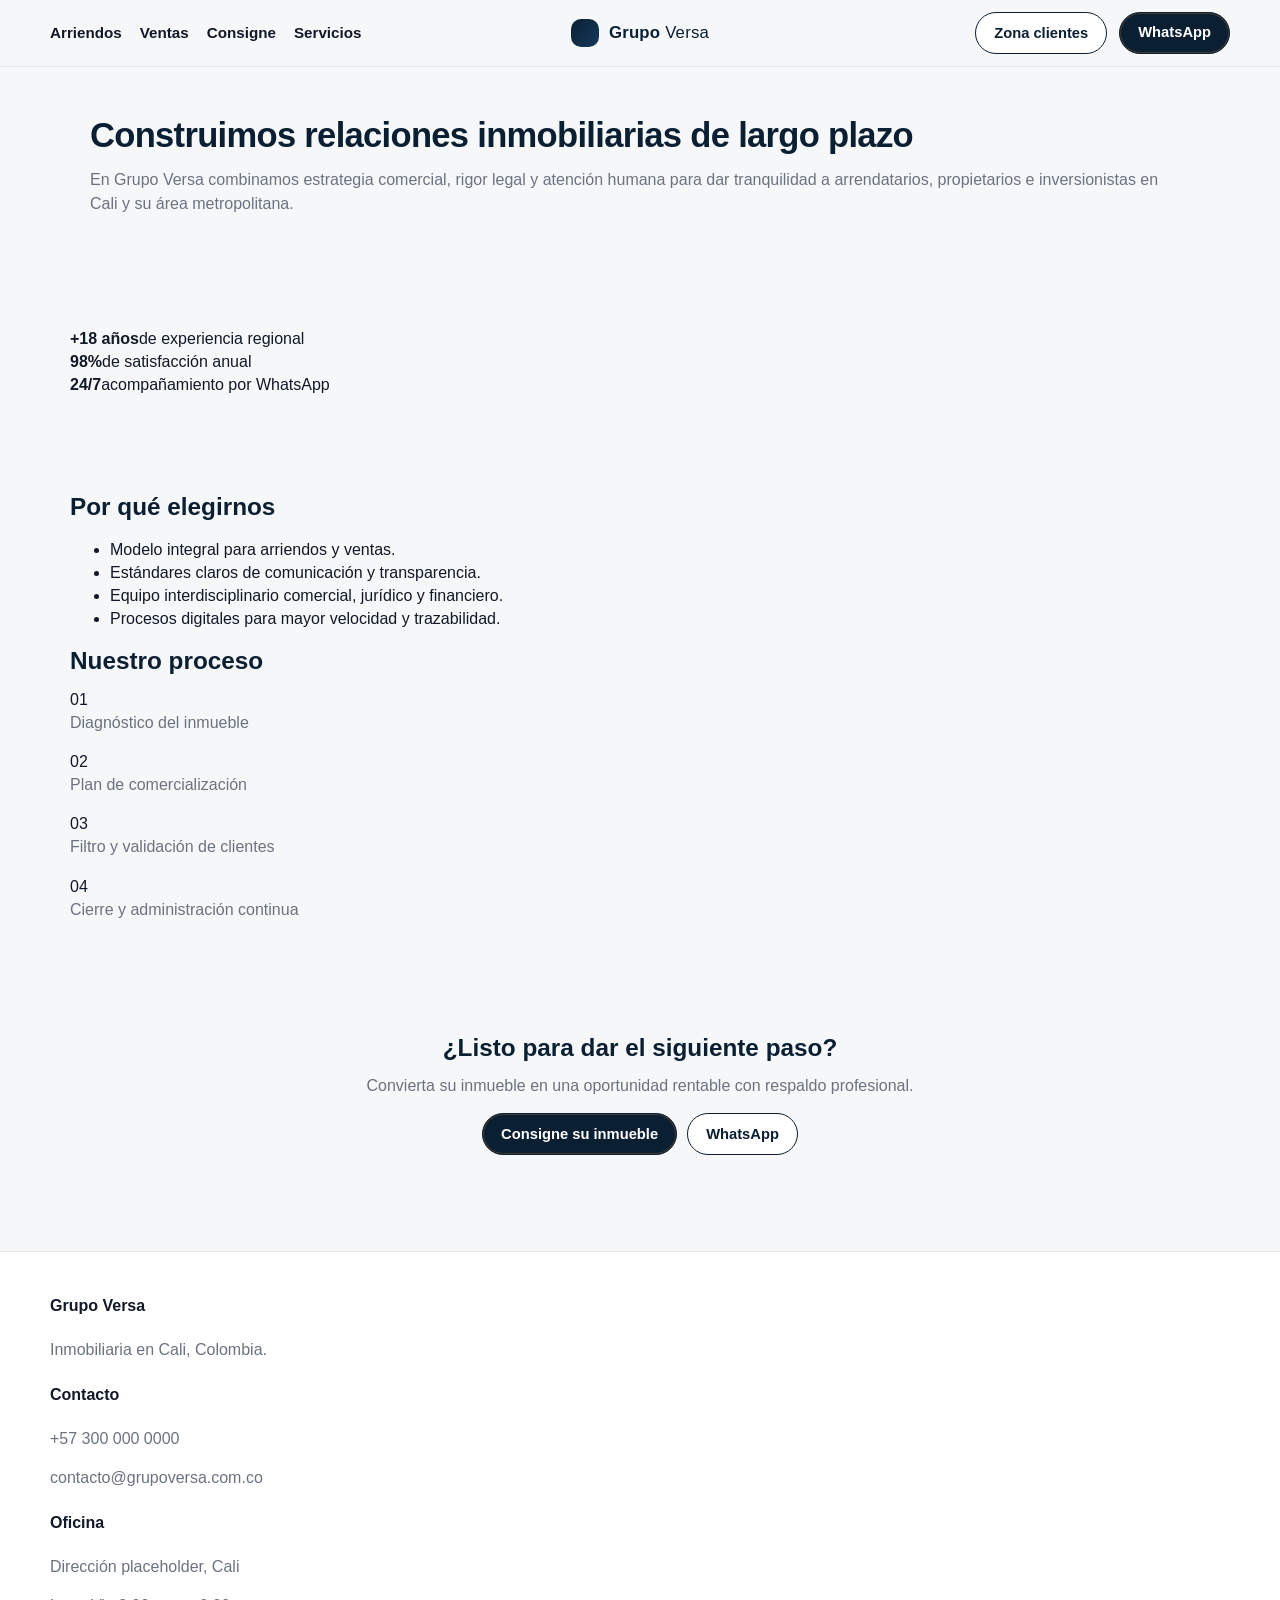
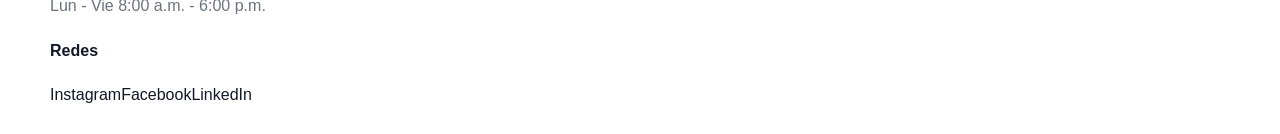
==== commit 2b7d97e0: "2" ====
--- a/about.html
+++ b/about.html
@@ -1,7 +1,7 @@
 <!doctype html>
 <html lang="es">
 <head>
-  <link rel="stylesheet" href="./styles.css?v=101">
+  <link rel="stylesheet" href="./styles.css?v=102">
   <link rel="stylesheet" href="./styles.css?v=99" />
   <meta charset="UTF-8">
   <meta name="viewport" content="width=device-width, initial-scale=1.0">
@@ -101,7 +101,7 @@
 <script src="./app.js?v=2"></script>
   <script src="./data.js?v=99"></script>
   <script src="./app.js?v=99"></script>
-  <script src="./data.js?v=101"></script>
-  <script src="./app.js?v=101"></script>
+  <script src="./data.js?v=102"></script>
+  <script src="./app.js?v=102"></script>
 </body>
 </html>
--- a/styles.css
+++ b/styles.css
@@ -92,6 +92,23 @@
   border-radius: 8px;
 }
 
+.skip-link {
+  position: absolute;
+  left: -9999px;
+  top: 12px;
+  z-index: 9999;
+  background: #ffffff;
+  color: var(--primary);
+  border: 1px solid var(--border);
+  border-radius: 10px;
+  padding: 10px 12px;
+  box-shadow: var(--shadow-sm);
+}
+
+.skip-link:focus {
+  left: 12px;
+}
+
 .site-header {
   position: sticky;
   top: 0;
@@ -202,6 +219,55 @@
   color: #0a1725;
 }
 
+.dropdown {
+  position: relative;
+}
+
+.dropdown-menu {
+  display: none;
+  position: absolute;
+  top: calc(100% + 10px);
+  right: 0;
+  width: min(92vw, 360px);
+  background: #fff;
+  border: 1px solid var(--border);
+  border-radius: 12px;
+  box-shadow: var(--shadow-md);
+  padding: 12px;
+  z-index: 120;
+}
+
+.dropdown.open .dropdown-menu {
+  display: block;
+}
+
+.dropdown-group {
+  padding: 8px 6px;
+}
+
+.dropdown-group + .dropdown-group {
+  border-top: 1px solid var(--border);
+}
+
+.dropdown-title {
+  color: var(--primary);
+  font-weight: 700;
+  font-size: 0.84rem;
+  margin: 0 0 6px;
+}
+
+.dropdown-menu a {
+  display: block;
+  padding: 8px 8px;
+  border-radius: 8px;
+  color: var(--primary);
+  font-size: 0.92rem;
+}
+
+.dropdown-menu a:hover {
+  background: var(--surface-soft);
+}
+
 .mobile-menu-toggle {
   display: none;
   width: 42px;
@@ -210,6 +276,10 @@
   border: 1px solid var(--border);
   background: #fff;
   color: var(--primary);
+}
+
+.menu-toggle {
+  display: none;
 }
 
 .mobile-whatsapp {
@@ -639,18 +709,20 @@
   }
 }
 
-@media (max-width: 860px) {
+@media (max-width: 767px) {
   .site-header__bar {
     grid-template-columns: auto 1fr auto;
   }
 
   .site-header__left .main-nav,
+  .site-header__left .nav-main,
   .site-header__right .btn-secondary,
   .site-header__right .btn-primary {
     display: none;
   }
 
   .mobile-menu-toggle,
+  .menu-toggle,
   .mobile-whatsapp {
     display: inline-flex;
   }
@@ -665,6 +737,21 @@
 
   .site-header__center {
     justify-self: center;
+  }
+
+  .nav-main {
+    display: none;
+  }
+}
+
+@media (min-width: 768px) {
+  .menu-toggle,
+  .mobile-menu-toggle {
+    display: none !important;
+  }
+
+  .nav-main {
+    display: flex;
   }
 }
 
@@ -689,3 +776,214 @@
     grid-template-columns: 1fr;
   }
 }
+
+:root {
+  --navy: #0b1f33;
+  --card: #ffffff;
+}
+
+.container {
+  width: min(var(--container), calc(100% - 2 * var(--space-4)));
+  margin-inline: auto;
+}
+
+.site-header {
+  position: sticky;
+  top: 0;
+  z-index: 50;
+  background: rgba(246, 247, 249, 0.9);
+  backdrop-filter: saturate(140%) blur(10px);
+  border-bottom: 1px solid var(--border);
+}
+
+.header-grid {
+  display: grid;
+  grid-template-columns: 1fr auto 1fr;
+  align-items: center;
+  gap: 16px;
+  padding: 12px 0;
+}
+
+.nav-left {
+  justify-self: start;
+  display: flex;
+  gap: 18px;
+  align-items: center;
+}
+
+.nav-left a {
+  color: var(--text);
+  text-decoration: none;
+  font-weight: 600;
+  font-size: 0.95rem;
+}
+
+.nav-left a:hover {
+  text-decoration: underline;
+}
+
+.brand {
+  justify-self: center;
+  display: flex;
+  align-items: center;
+  gap: 10px;
+  text-decoration: none;
+  color: var(--navy);
+}
+
+.brand-mark {
+  width: 28px;
+  height: 28px;
+  border-radius: 10px;
+  background: linear-gradient(135deg, var(--navy), #163a5b);
+}
+
+.brand-text {
+  font-size: 1.05rem;
+  letter-spacing: 0.2px;
+}
+
+.nav-right {
+  justify-self: end;
+  display: flex;
+  align-items: center;
+  gap: 12px;
+}
+
+.menu-toggle {
+  display: none;
+  border: 1px solid var(--border);
+  background: var(--card);
+  border-radius: 12px;
+  padding: 8px 10px;
+  box-shadow: var(--shadow-sm);
+}
+
+@media (max-width: 767px) {
+  .header-grid {
+    grid-template-columns: auto 1fr auto;
+  }
+
+  .nav-left {
+    display: none;
+  }
+
+  .menu-toggle {
+    display: inline-flex;
+    justify-self: start;
+  }
+
+  .brand {
+    justify-self: center;
+  }
+}
+
+.skip-link {
+  position: absolute;
+  left: -9999px;
+  top: 12px;
+  z-index: 9999;
+  background: #fff;
+  color: var(--navy);
+  padding: 10px 12px;
+  border-radius: 12px;
+  box-shadow: var(--shadow-md);
+  border: 1px solid var(--border);
+}
+
+.skip-link:focus {
+  left: 12px;
+}
+
+.dropdown {
+  position: relative;
+}
+
+.dropdown-menu {
+  display: none;
+  position: absolute;
+  right: 0;
+  top: calc(100% + 10px);
+  width: min(520px, 92vw);
+  background: var(--card);
+  border: 1px solid var(--border);
+  border-radius: 14px;
+  box-shadow: var(--shadow-md);
+  padding: 16px;
+}
+
+.dropdown.open .dropdown-menu {
+  display: block;
+}
+
+.zc-grid {
+  display: grid;
+  grid-template-columns: 1fr 1fr;
+  gap: 14px;
+}
+
+.zc-title {
+  font-weight: 800;
+  margin-bottom: 8px;
+  color: var(--navy);
+}
+
+.dropdown-menu a {
+  display: block;
+  padding: 8px 10px;
+  border-radius: 10px;
+  color: var(--text);
+  text-decoration: none;
+}
+
+.dropdown-menu a:hover {
+  background: rgba(11, 31, 51, 0.06);
+}
+
+.mobile-drawer {
+  position: fixed;
+  inset: 0;
+  background: rgba(0, 0, 0, 0.4);
+  display: flex;
+  justify-content: flex-start;
+  align-items: stretch;
+}
+
+.mobile-drawer[hidden] {
+  display: none !important;
+}
+
+.mobile-drawer-card {
+  width: min(360px, 86vw);
+  background: var(--card);
+  padding: 14px;
+  border-right: 1px solid var(--border);
+  box-shadow: var(--shadow-md);
+}
+
+.mobile-drawer-head {
+  display: flex;
+  justify-content: space-between;
+  align-items: center;
+  margin-bottom: 10px;
+}
+
+.drawer-close {
+  border: 1px solid var(--border);
+  background: #fff;
+  border-radius: 12px;
+  padding: 6px 10px;
+}
+
+.mobile-links a {
+  display: block;
+  padding: 10px 10px;
+  border-radius: 12px;
+  text-decoration: none;
+  color: var(--text);
+  font-weight: 650;
+}
+
+.mobile-links a:hover {
+  background: rgba(11, 31, 51, 0.06);
+}
--- a/styles.css
+++ b/styles.css
@@ -92,6 +92,23 @@
   border-radius: 8px;
 }
 
+.skip-link {
+  position: absolute;
+  left: -9999px;
+  top: 12px;
+  z-index: 9999;
+  background: #ffffff;
+  color: var(--primary);
+  border: 1px solid var(--border);
+  border-radius: 10px;
+  padding: 10px 12px;
+  box-shadow: var(--shadow-sm);
+}
+
+.skip-link:focus {
+  left: 12px;
+}
+
 .site-header {
   position: sticky;
   top: 0;
@@ -202,6 +219,55 @@
   color: #0a1725;
 }
 
+.dropdown {
+  position: relative;
+}
+
+.dropdown-menu {
+  display: none;
+  position: absolute;
+  top: calc(100% + 10px);
+  right: 0;
+  width: min(92vw, 360px);
+  background: #fff;
+  border: 1px solid var(--border);
+  border-radius: 12px;
+  box-shadow: var(--shadow-md);
+  padding: 12px;
+  z-index: 120;
+}
+
+.dropdown.open .dropdown-menu {
+  display: block;
+}
+
+.dropdown-group {
+  padding: 8px 6px;
+}
+
+.dropdown-group + .dropdown-group {
+  border-top: 1px solid var(--border);
+}
+
+.dropdown-title {
+  color: var(--primary);
+  font-weight: 700;
+  font-size: 0.84rem;
+  margin: 0 0 6px;
+}
+
+.dropdown-menu a {
+  display: block;
+  padding: 8px 8px;
+  border-radius: 8px;
+  color: var(--primary);
+  font-size: 0.92rem;
+}
+
+.dropdown-menu a:hover {
+  background: var(--surface-soft);
+}
+
 .mobile-menu-toggle {
   display: none;
   width: 42px;
@@ -210,6 +276,10 @@
   border: 1px solid var(--border);
   background: #fff;
   color: var(--primary);
+}
+
+.menu-toggle {
+  display: none;
 }
 
 .mobile-whatsapp {
@@ -639,18 +709,20 @@
   }
 }
 
-@media (max-width: 860px) {
+@media (max-width: 767px) {
   .site-header__bar {
     grid-template-columns: auto 1fr auto;
   }
 
   .site-header__left .main-nav,
+  .site-header__left .nav-main,
   .site-header__right .btn-secondary,
   .site-header__right .btn-primary {
     display: none;
   }
 
   .mobile-menu-toggle,
+  .menu-toggle,
   .mobile-whatsapp {
     display: inline-flex;
   }
@@ -665,6 +737,21 @@
 
   .site-header__center {
     justify-self: center;
+  }
+
+  .nav-main {
+    display: none;
+  }
+}
+
+@media (min-width: 768px) {
+  .menu-toggle,
+  .mobile-menu-toggle {
+    display: none !important;
+  }
+
+  .nav-main {
+    display: flex;
   }
 }
 
@@ -689,3 +776,214 @@
     grid-template-columns: 1fr;
   }
 }
+
+:root {
+  --navy: #0b1f33;
+  --card: #ffffff;
+}
+
+.container {
+  width: min(var(--container), calc(100% - 2 * var(--space-4)));
+  margin-inline: auto;
+}
+
+.site-header {
+  position: sticky;
+  top: 0;
+  z-index: 50;
+  background: rgba(246, 247, 249, 0.9);
+  backdrop-filter: saturate(140%) blur(10px);
+  border-bottom: 1px solid var(--border);
+}
+
+.header-grid {
+  display: grid;
+  grid-template-columns: 1fr auto 1fr;
+  align-items: center;
+  gap: 16px;
+  padding: 12px 0;
+}
+
+.nav-left {
+  justify-self: start;
+  display: flex;
+  gap: 18px;
+  align-items: center;
+}
+
+.nav-left a {
+  color: var(--text);
+  text-decoration: none;
+  font-weight: 600;
+  font-size: 0.95rem;
+}
+
+.nav-left a:hover {
+  text-decoration: underline;
+}
+
+.brand {
+  justify-self: center;
+  display: flex;
+  align-items: center;
+  gap: 10px;
+  text-decoration: none;
+  color: var(--navy);
+}
+
+.brand-mark {
+  width: 28px;
+  height: 28px;
+  border-radius: 10px;
+  background: linear-gradient(135deg, var(--navy), #163a5b);
+}
+
+.brand-text {
+  font-size: 1.05rem;
+  letter-spacing: 0.2px;
+}
+
+.nav-right {
+  justify-self: end;
+  display: flex;
+  align-items: center;
+  gap: 12px;
+}
+
+.menu-toggle {
+  display: none;
+  border: 1px solid var(--border);
+  background: var(--card);
+  border-radius: 12px;
+  padding: 8px 10px;
+  box-shadow: var(--shadow-sm);
+}
+
+@media (max-width: 767px) {
+  .header-grid {
+    grid-template-columns: auto 1fr auto;
+  }
+
+  .nav-left {
+    display: none;
+  }
+
+  .menu-toggle {
+    display: inline-flex;
+    justify-self: start;
+  }
+
+  .brand {
+    justify-self: center;
+  }
+}
+
+.skip-link {
+  position: absolute;
+  left: -9999px;
+  top: 12px;
+  z-index: 9999;
+  background: #fff;
+  color: var(--navy);
+  padding: 10px 12px;
+  border-radius: 12px;
+  box-shadow: var(--shadow-md);
+  border: 1px solid var(--border);
+}
+
+.skip-link:focus {
+  left: 12px;
+}
+
+.dropdown {
+  position: relative;
+}
+
+.dropdown-menu {
+  display: none;
+  position: absolute;
+  right: 0;
+  top: calc(100% + 10px);
+  width: min(520px, 92vw);
+  background: var(--card);
+  border: 1px solid var(--border);
+  border-radius: 14px;
+  box-shadow: var(--shadow-md);
+  padding: 16px;
+}
+
+.dropdown.open .dropdown-menu {
+  display: block;
+}
+
+.zc-grid {
+  display: grid;
+  grid-template-columns: 1fr 1fr;
+  gap: 14px;
+}
+
+.zc-title {
+  font-weight: 800;
+  margin-bottom: 8px;
+  color: var(--navy);
+}
+
+.dropdown-menu a {
+  display: block;
+  padding: 8px 10px;
+  border-radius: 10px;
+  color: var(--text);
+  text-decoration: none;
+}
+
+.dropdown-menu a:hover {
+  background: rgba(11, 31, 51, 0.06);
+}
+
+.mobile-drawer {
+  position: fixed;
+  inset: 0;
+  background: rgba(0, 0, 0, 0.4);
+  display: flex;
+  justify-content: flex-start;
+  align-items: stretch;
+}
+
+.mobile-drawer[hidden] {
+  display: none !important;
+}
+
+.mobile-drawer-card {
+  width: min(360px, 86vw);
+  background: var(--card);
+  padding: 14px;
+  border-right: 1px solid var(--border);
+  box-shadow: var(--shadow-md);
+}
+
+.mobile-drawer-head {
+  display: flex;
+  justify-content: space-between;
+  align-items: center;
+  margin-bottom: 10px;
+}
+
+.drawer-close {
+  border: 1px solid var(--border);
+  background: #fff;
+  border-radius: 12px;
+  padding: 6px 10px;
+}
+
+.mobile-links a {
+  display: block;
+  padding: 10px 10px;
+  border-radius: 12px;
+  text-decoration: none;
+  color: var(--text);
+  font-weight: 650;
+}
+
+.mobile-links a:hover {
+  background: rgba(11, 31, 51, 0.06);
+}
--- a/styles.css
+++ b/styles.css
@@ -92,6 +92,23 @@
   border-radius: 8px;
 }
 
+.skip-link {
+  position: absolute;
+  left: -9999px;
+  top: 12px;
+  z-index: 9999;
+  background: #ffffff;
+  color: var(--primary);
+  border: 1px solid var(--border);
+  border-radius: 10px;
+  padding: 10px 12px;
+  box-shadow: var(--shadow-sm);
+}
+
+.skip-link:focus {
+  left: 12px;
+}
+
 .site-header {
   position: sticky;
   top: 0;
@@ -202,6 +219,55 @@
   color: #0a1725;
 }
 
+.dropdown {
+  position: relative;
+}
+
+.dropdown-menu {
+  display: none;
+  position: absolute;
+  top: calc(100% + 10px);
+  right: 0;
+  width: min(92vw, 360px);
+  background: #fff;
+  border: 1px solid var(--border);
+  border-radius: 12px;
+  box-shadow: var(--shadow-md);
+  padding: 12px;
+  z-index: 120;
+}
+
+.dropdown.open .dropdown-menu {
+  display: block;
+}
+
+.dropdown-group {
+  padding: 8px 6px;
+}
+
+.dropdown-group + .dropdown-group {
+  border-top: 1px solid var(--border);
+}
+
+.dropdown-title {
+  color: var(--primary);
+  font-weight: 700;
+  font-size: 0.84rem;
+  margin: 0 0 6px;
+}
+
+.dropdown-menu a {
+  display: block;
+  padding: 8px 8px;
+  border-radius: 8px;
+  color: var(--primary);
+  font-size: 0.92rem;
+}
+
+.dropdown-menu a:hover {
+  background: var(--surface-soft);
+}
+
 .mobile-menu-toggle {
   display: none;
   width: 42px;
@@ -210,6 +276,10 @@
   border: 1px solid var(--border);
   background: #fff;
   color: var(--primary);
+}
+
+.menu-toggle {
+  display: none;
 }
 
 .mobile-whatsapp {
@@ -639,18 +709,20 @@
   }
 }
 
-@media (max-width: 860px) {
+@media (max-width: 767px) {
   .site-header__bar {
     grid-template-columns: auto 1fr auto;
   }
 
   .site-header__left .main-nav,
+  .site-header__left .nav-main,
   .site-header__right .btn-secondary,
   .site-header__right .btn-primary {
     display: none;
   }
 
   .mobile-menu-toggle,
+  .menu-toggle,
   .mobile-whatsapp {
     display: inline-flex;
   }
@@ -665,6 +737,21 @@
 
   .site-header__center {
     justify-self: center;
+  }
+
+  .nav-main {
+    display: none;
+  }
+}
+
+@media (min-width: 768px) {
+  .menu-toggle,
+  .mobile-menu-toggle {
+    display: none !important;
+  }
+
+  .nav-main {
+    display: flex;
   }
 }
 
@@ -689,3 +776,214 @@
     grid-template-columns: 1fr;
   }
 }
+
+:root {
+  --navy: #0b1f33;
+  --card: #ffffff;
+}
+
+.container {
+  width: min(var(--container), calc(100% - 2 * var(--space-4)));
+  margin-inline: auto;
+}
+
+.site-header {
+  position: sticky;
+  top: 0;
+  z-index: 50;
+  background: rgba(246, 247, 249, 0.9);
+  backdrop-filter: saturate(140%) blur(10px);
+  border-bottom: 1px solid var(--border);
+}
+
+.header-grid {
+  display: grid;
+  grid-template-columns: 1fr auto 1fr;
+  align-items: center;
+  gap: 16px;
+  padding: 12px 0;
+}
+
+.nav-left {
+  justify-self: start;
+  display: flex;
+  gap: 18px;
+  align-items: center;
+}
+
+.nav-left a {
+  color: var(--text);
+  text-decoration: none;
+  font-weight: 600;
+  font-size: 0.95rem;
+}
+
+.nav-left a:hover {
+  text-decoration: underline;
+}
+
+.brand {
+  justify-self: center;
+  display: flex;
+  align-items: center;
+  gap: 10px;
+  text-decoration: none;
+  color: var(--navy);
+}
+
+.brand-mark {
+  width: 28px;
+  height: 28px;
+  border-radius: 10px;
+  background: linear-gradient(135deg, var(--navy), #163a5b);
+}
+
+.brand-text {
+  font-size: 1.05rem;
+  letter-spacing: 0.2px;
+}
+
+.nav-right {
+  justify-self: end;
+  display: flex;
+  align-items: center;
+  gap: 12px;
+}
+
+.menu-toggle {
+  display: none;
+  border: 1px solid var(--border);
+  background: var(--card);
+  border-radius: 12px;
+  padding: 8px 10px;
+  box-shadow: var(--shadow-sm);
+}
+
+@media (max-width: 767px) {
+  .header-grid {
+    grid-template-columns: auto 1fr auto;
+  }
+
+  .nav-left {
+    display: none;
+  }
+
+  .menu-toggle {
+    display: inline-flex;
+    justify-self: start;
+  }
+
+  .brand {
+    justify-self: center;
+  }
+}
+
+.skip-link {
+  position: absolute;
+  left: -9999px;
+  top: 12px;
+  z-index: 9999;
+  background: #fff;
+  color: var(--navy);
+  padding: 10px 12px;
+  border-radius: 12px;
+  box-shadow: var(--shadow-md);
+  border: 1px solid var(--border);
+}
+
+.skip-link:focus {
+  left: 12px;
+}
+
+.dropdown {
+  position: relative;
+}
+
+.dropdown-menu {
+  display: none;
+  position: absolute;
+  right: 0;
+  top: calc(100% + 10px);
+  width: min(520px, 92vw);
+  background: var(--card);
+  border: 1px solid var(--border);
+  border-radius: 14px;
+  box-shadow: var(--shadow-md);
+  padding: 16px;
+}
+
+.dropdown.open .dropdown-menu {
+  display: block;
+}
+
+.zc-grid {
+  display: grid;
+  grid-template-columns: 1fr 1fr;
+  gap: 14px;
+}
+
+.zc-title {
+  font-weight: 800;
+  margin-bottom: 8px;
+  color: var(--navy);
+}
+
+.dropdown-menu a {
+  display: block;
+  padding: 8px 10px;
+  border-radius: 10px;
+  color: var(--text);
+  text-decoration: none;
+}
+
+.dropdown-menu a:hover {
+  background: rgba(11, 31, 51, 0.06);
+}
+
+.mobile-drawer {
+  position: fixed;
+  inset: 0;
+  background: rgba(0, 0, 0, 0.4);
+  display: flex;
+  justify-content: flex-start;
+  align-items: stretch;
+}
+
+.mobile-drawer[hidden] {
+  display: none !important;
+}
+
+.mobile-drawer-card {
+  width: min(360px, 86vw);
+  background: var(--card);
+  padding: 14px;
+  border-right: 1px solid var(--border);
+  box-shadow: var(--shadow-md);
+}
+
+.mobile-drawer-head {
+  display: flex;
+  justify-content: space-between;
+  align-items: center;
+  margin-bottom: 10px;
+}
+
+.drawer-close {
+  border: 1px solid var(--border);
+  background: #fff;
+  border-radius: 12px;
+  padding: 6px 10px;
+}
+
+.mobile-links a {
+  display: block;
+  padding: 10px 10px;
+  border-radius: 12px;
+  text-decoration: none;
+  color: var(--text);
+  font-weight: 650;
+}
+
+.mobile-links a:hover {
+  background: rgba(11, 31, 51, 0.06);
+}
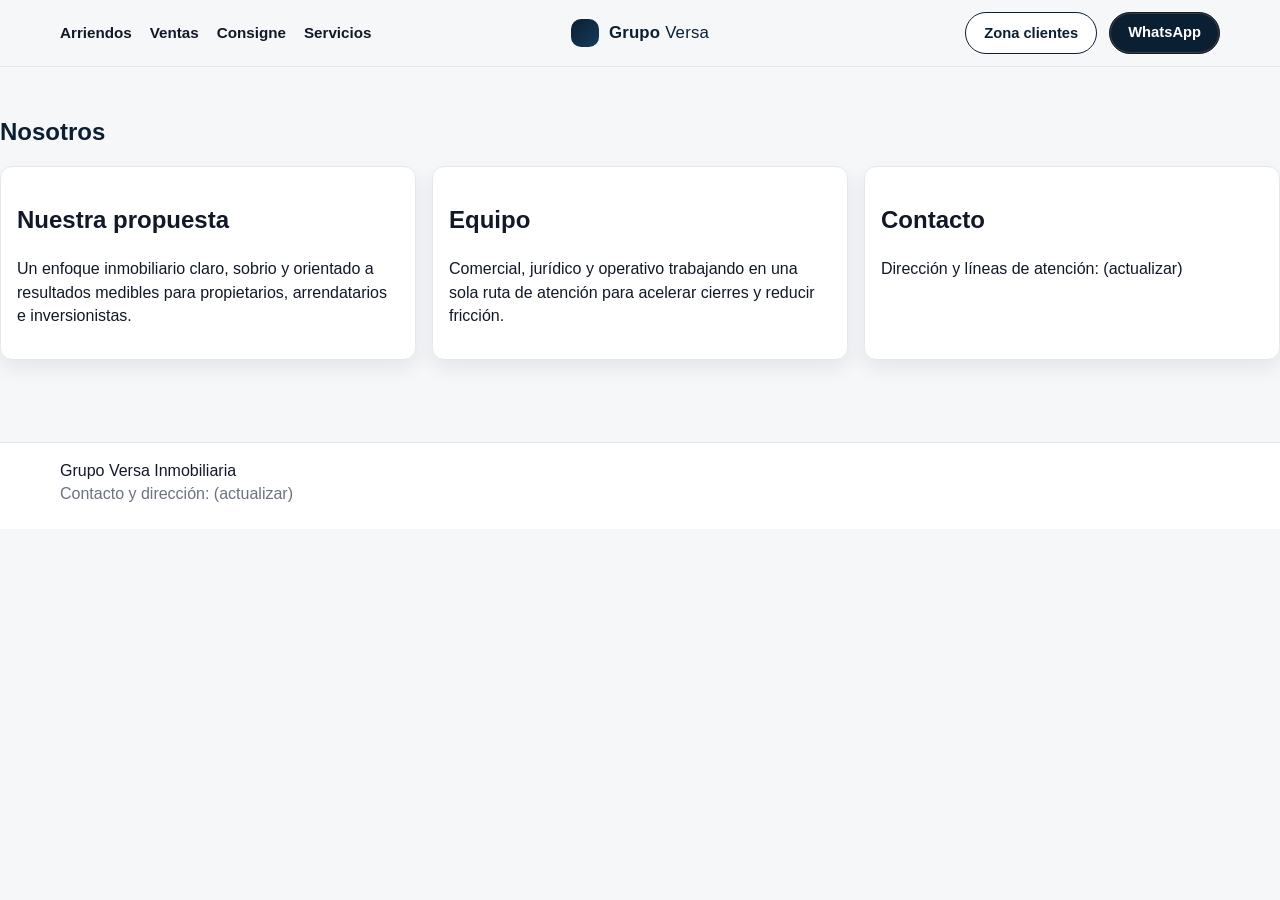
==== commit 1d9016bb: "3" ====
--- a/about.html
+++ b/about.html
@@ -1,107 +1,103 @@
 <!doctype html>
 <html lang="es">
 <head>
-  <link rel="stylesheet" href="./styles.css?v=102">
-  <link rel="stylesheet" href="./styles.css?v=99" />
   <meta charset="UTF-8">
   <meta name="viewport" content="width=device-width, initial-scale=1.0">
-  <title>Nosotros | Grupo Versa</title>
-  <link rel="stylesheet" href="./styles.css?v=2">
-  <link rel="icon" type="image/svg+xml" href="assets/favicon.svg">
+  <title>Grupo Versa | Nosotros</title>
+  <link rel="stylesheet" href="./styles.css?v=200">
 </head>
-<body>
-<a href="#main" class="skip-link">Saltar al contenido</a>
-<header class="site-header">
-  <div class="container nav-shell">
-    <button id="nav-toggle" class="nav-toggle" type="button" aria-label="Abrir menú">☰</button>
-    <nav class="nav-left" aria-label="Navegación principal izquierda">
-      <a class="nav-link" href="search.html?gestion=arriendo">Arriendos</a>
-      <a class="nav-link" href="search.html?gestion=venta">Ventas</a>
-      <a class="nav-link" href="index.html#consigne">Consigne</a>
-      <a class="nav-link" href="index.html#servicios">Servicios</a>
+<body data-page="about">
+  <header class="site-header">
+    <a class="skip-link" href="#main">Saltar al contenido</a>
+    <div class="container header-grid">
+      <button class="menu-toggle" id="openMobileNav" type="button" aria-label="Abrir menú" aria-controls="mobileNavDrawer" aria-expanded="false">☰</button>
+
+      <nav class="nav-left" aria-label="Principal">
+        <a href="./search.html?tipo=arriendo">Arriendos</a>
+        <a href="./search.html?tipo=venta">Ventas</a>
+        <a href="./index.html#consigne">Consigne</a>
+        <a href="./index.html#servicios">Servicios</a>
+      </nav>
+
+      <a class="brand" href="./index.html" aria-label="Grupo Versa">
+        <span class="brand-mark" aria-hidden="true"></span>
+        <span class="brand-text"><strong>Grupo</strong> Versa</span>
+      </a>
+
+      <div class="nav-right">
+        <button class="btn btn-secondary" id="openClients" type="button" aria-expanded="false" aria-controls="clientsDrawer">Zona clientes</button>
+        <a class="btn btn-primary" href="https://wa.me/57XXXXXXXXXX" target="_blank" rel="noopener">WhatsApp</a>
+      </div>
+    </div>
+  </header>
+
+  <div id="overlay" class="overlay" hidden></div>
+
+  <aside id="clientsDrawer" class="drawer drawer-clients" role="dialog" aria-modal="true" aria-labelledby="clientsDrawerTitle" hidden>
+    <div class="drawer-head">
+      <h2 id="clientsDrawerTitle">Zona clientes</h2>
+      <button class="drawer-close" id="closeClients" type="button" aria-label="Cerrar zona clientes">✕</button>
+    </div>
+    <div class="drawer-grid">
+      <section>
+        <h3>Arrendatarios</h3>
+        <a href="./clients.html#pagar">Pagar arriendo</a>
+        <a href="./clients.html#cupon">Cupón</a>
+        <a href="./clients.html#requisitos">Requisitos</a>
+        <a href="./clients.html#tutoriales">Tutoriales</a>
+      </section>
+      <section>
+        <h3>Propietarios</h3>
+        <a href="./clients.html#estados">Estados de cuenta</a>
+        <a href="./clients.html#certificados">Certificados</a>
+      </section>
+    </div>
+  </aside>
+
+  <aside id="mobileNavDrawer" class="drawer drawer-nav" role="dialog" aria-modal="true" aria-labelledby="mobileNavTitle" hidden>
+    <div class="drawer-head">
+      <h2 id="mobileNavTitle">Menú</h2>
+      <button class="drawer-close" id="closeMobileNav" type="button" aria-label="Cerrar menú">✕</button>
+    </div>
+    <nav class="mobile-links" aria-label="Navegación móvil">
+      <a href="./search.html?tipo=arriendo">Arriendos</a>
+      <a href="./search.html?tipo=venta">Ventas</a>
+      <a href="./index.html#consigne">Consigne</a>
+      <a href="./index.html#servicios">Servicios</a>
+      <a href="./clients.html">Zona clientes</a>
+      <a href="https://wa.me/57XXXXXXXXXX" target="_blank" rel="noopener">WhatsApp</a>
     </nav>
-    <a class="logo" href="index.html"><img class="logo-full" src="assets/logo-horizontal.svg" alt="Grupo Versa">
-    <img class="logo-mark" src="assets/mark.svg" alt="Grupo Versa"></a>
-    <div class="nav-right">
-      <div class="dropdown">
-        <button class="btn btn-ghost dropdown-toggle" type="button">Zona clientes</button>
-        <div class="dropdown-menu">
-          <strong>Arrendatarios</strong>
-          <a href="clients.html#pagar">Pagar arriendo</a>
-          <a href="clients.html#cupon">Cupón</a>
-          <a href="clients.html#requisitos">Requisitos</a>
-          <a href="clients.html#tutoriales">Tutoriales</a>
-          <strong>Propietarios</strong>
-          <a href="clients.html#estados">Estados de cuenta</a>
-          <a href="clients.html#certificados">Certificados</a>
-        </div>
+  </aside>
+
+  <main id="main">
+    <section class="section">
+      <div class="section-head">
+        <h1>Nosotros</h1>
       </div>
-      <a class="btn btn-primary" href="https://wa.me/57XXXXXXXXXX" target="_blank" rel="noopener">WhatsApp</a>
+      <div class="about-grid">
+        <article class="about-card">
+          <h2>Nuestra propuesta</h2>
+          <p>Un enfoque inmobiliario claro, sobrio y orientado a resultados medibles para propietarios, arrendatarios e inversionistas.</p>
+        </article>
+        <article class="about-card">
+          <h2>Equipo</h2>
+          <p>Comercial, jurídico y operativo trabajando en una sola ruta de atención para acelerar cierres y reducir fricción.</p>
+        </article>
+        <article class="about-card">
+          <h2>Contacto</h2>
+          <p>Dirección y líneas de atención: (actualizar)</p>
+        </article>
+      </div>
+    </section>
+  </main>
+
+  <footer class="site-footer">
+    <div class="container footer-wrap">
+      <p>Grupo Versa Inmobiliaria</p>
+      <p class="muted">Contacto y dirección: (actualizar)</p>
     </div>
-  </div>
-</header>
+  </footer>
 
-<main id="main">
-  <section class="about-hero">
-    <div class="container">
-      <h1>Construimos relaciones inmobiliarias de largo plazo</h1>
-      <p>En Grupo Versa combinamos estrategia comercial, rigor legal y atención humana para dar tranquilidad a arrendatarios, propietarios e inversionistas en Cali y su área metropolitana.</p>
-    </div>
-  </section>
-
-  <section class="section container">
-    <div class="metrics">
-      <div class="panel metric"><strong>+18 años</strong>de experiencia regional</div>
-      <div class="panel metric"><strong>98%</strong>de satisfacción anual</div>
-      <div class="panel metric"><strong>24/7</strong>acompañamiento por WhatsApp</div>
-    </div>
-  </section>
-
-  <section class="section container split">
-    <article class="panel">
-      <h2>Por qué elegirnos</h2>
-      <ul>
-        <li>Modelo integral para arriendos y ventas.</li>
-        <li>Estándares claros de comunicación y transparencia.</li>
-        <li>Equipo interdisciplinario comercial, jurídico y financiero.</li>
-        <li>Procesos digitales para mayor velocidad y trazabilidad.</li>
-      </ul>
-    </article>
-    <article class="panel">
-      <h2>Nuestro proceso</h2>
-      <div class="process">
-        <div class="step"><span>01</span><p>Diagnóstico del inmueble</p></div>
-        <div class="step"><span>02</span><p>Plan de comercialización</p></div>
-        <div class="step"><span>03</span><p>Filtro y validación de clientes</p></div>
-        <div class="step"><span>04</span><p>Cierre y administración continua</p></div>
-      </div>
-    </article>
-  </section>
-
-  <section class="section container panel" style="text-align:center;">
-    <h2>¿Listo para dar el siguiente paso?</h2>
-    <p class="lead">Convierta su inmueble en una oportunidad rentable con respaldo profesional.</p>
-    <div style="display:flex;gap:10px;justify-content:center;flex-wrap:wrap;">
-      <a class="btn btn-primary" href="index.html#consigne">Consigne su inmueble</a>
-      <a class="btn btn-secondary" href="https://wa.me/57XXXXXXXXXX" target="_blank" rel="noopener">WhatsApp</a>
-    </div>
-  </section>
-</main>
-
-<footer id="footer" class="footer">
-  <div class="container footer-grid">
-    <div><h4>Grupo Versa</h4><p>Inmobiliaria en Cali, Colombia.</p></div>
-    <div><h4>Contacto</h4><p>+57 300 000 0000</p><p>contacto@grupoversa.com.co</p></div>
-    <div><h4>Oficina</h4><p>Dirección placeholder, Cali</p><p>Lun - Vie 8:00 a.m. - 6:00 p.m.</p></div>
-    <div><h4>Redes</h4><a href="#">Instagram</a><a href="#">Facebook</a><a href="#">LinkedIn</a></div>
-  </div>
-</footer>
-
-<script src="./data.js?v=2"></script>
-<script src="./app.js?v=2"></script>
-  <script src="./data.js?v=99"></script>
-  <script src="./app.js?v=99"></script>
-  <script src="./data.js?v=102"></script>
-  <script src="./app.js?v=102"></script>
+  <script src="./app.js?v=200"></script>
 </body>
 </html>
--- a/styles.css
+++ b/styles.css
@@ -1,25 +1,16 @@
 :root {
-  --bg: #f6f7f9;
-  --surface: #ffffff;
-  --surface-soft: #fbfcfe;
+  --navy: #0b1f33;
+  --copper: #b76a2a;
+  --offwhite: #f6f7f9;
   --text: #111827;
   --muted: #6b7280;
-  --primary: #0b1f33;
-  --accent: #b76a2a;
   --border: #e5e7eb;
-  --ring: rgba(11, 31, 51, 0.22);
-  --radius-card: 12px;
+  --card: #ffffff;
+  --shadow-sm: 0 8px 20px rgba(11, 31, 51, 0.08);
+  --shadow-md: 0 18px 40px rgba(11, 31, 51, 0.14);
+  --radius: 12px;
   --radius-pill: 28px;
-  --shadow-sm: 0 6px 18px rgba(15, 23, 42, 0.06);
-  --shadow-md: 0 12px 26px rgba(15, 23, 42, 0.1);
-  --container: 1180px;
-  --space-1: 8px;
-  --space-2: 12px;
-  --space-3: 16px;
-  --space-4: 20px;
-  --space-5: 28px;
-  --space-6: 36px;
-  --space-7: 48px;
+  --container-w: 1160px;
 }
 
 *,
@@ -36,10 +27,9 @@
 
 body {
   font-family: "Segoe UI", "Helvetica Neue", Arial, sans-serif;
+  background: var(--offwhite);
   color: var(--text);
-  background: var(--bg);
   line-height: 1.45;
-  text-rendering: optimizeLegibility;
 }
 
 a {
@@ -52,739 +42,35 @@
   display: block;
 }
 
-main,
-section,
+[hidden] {
+  display: none !important;
+}
+
+:focus-visible {
+  outline: 3px solid rgba(11, 31, 51, 0.22);
+  outline-offset: 2px;
+}
+
+.container {
+  width: min(var(--container-w), calc(100% - 2rem));
+  margin-inline: auto;
+}
+
 .section {
-  width: min(var(--container), calc(100% - 2 * var(--space-4)));
-  margin-inline: auto;
-}
-
-section,
-.section {
-  padding-block: var(--space-7);
-}
-
-h1,
-h2,
-h3 {
-  margin: 0 0 var(--space-2);
-  color: var(--primary);
-  line-height: 1.2;
-}
-
-h1 {
-  font-size: clamp(1.8rem, 2.7vw, 3rem);
-  letter-spacing: -0.02em;
-}
-
-h2 {
-  font-size: clamp(1.35rem, 1.9vw, 2rem);
-}
-
-p {
-  margin: 0 0 var(--space-3);
+  padding: 48px 0;
+}
+
+.muted {
   color: var(--muted);
 }
 
-:focus-visible {
-  outline: 3px solid var(--ring);
-  outline-offset: 2px;
-  border-radius: 8px;
-}
-
-.skip-link {
-  position: absolute;
-  left: -9999px;
-  top: 12px;
-  z-index: 9999;
-  background: #ffffff;
-  color: var(--primary);
-  border: 1px solid var(--border);
-  border-radius: 10px;
-  padding: 10px 12px;
-  box-shadow: var(--shadow-sm);
-}
-
-.skip-link:focus {
-  left: 12px;
-}
-
-.site-header {
-  position: sticky;
-  top: 0;
-  z-index: 90;
-  background: rgba(255, 255, 255, 0.92);
-  border-bottom: 1px solid rgba(229, 231, 235, 0.88);
-  backdrop-filter: blur(8px);
-  transition: box-shadow 180ms ease, background-color 180ms ease;
-}
-
-body.scrolled .site-header {
-  box-shadow: var(--shadow-sm);
-  background: rgba(255, 255, 255, 0.98);
-}
-
-.site-header__bar {
-  width: min(var(--container), calc(100% - 2 * var(--space-4)));
-  margin-inline: auto;
-  display: grid;
-  grid-template-columns: 1fr auto 1fr;
-  align-items: center;
-  min-height: 82px;
-  gap: var(--space-4);
-}
-
-.site-header__left,
-.site-header__right {
-  display: flex;
-  align-items: center;
-  gap: var(--space-3);
-}
-
-.site-header__right {
-  justify-content: flex-end;
-}
-
-.site-header__center {
-  justify-self: center;
-}
-
-.site-logo {
-  display: inline-flex;
-  align-items: center;
-  justify-content: center;
-  font-weight: 700;
-  font-size: 1.05rem;
-  color: var(--primary);
-  letter-spacing: 0.02em;
-  white-space: nowrap;
-}
-
-.main-nav {
-  display: flex;
-  align-items: center;
-  gap: var(--space-3);
-}
-
-.main-nav a {
-  color: var(--primary);
-  font-weight: 500;
-  font-size: 0.95rem;
-  padding: 8px 2px;
-  border-bottom: 2px solid transparent;
-}
-
-.main-nav a:hover,
-.main-nav a[aria-current="page"] {
-  border-bottom-color: var(--accent);
-}
-
-.btn {
-  display: inline-flex;
-  align-items: center;
-  justify-content: center;
-  min-height: 42px;
-  border-radius: var(--radius-pill);
-  padding: 0 18px;
-  border: 1px solid transparent;
+.text-link {
+  color: var(--navy);
   font-weight: 600;
-  font-size: 0.92rem;
-  cursor: pointer;
-  transition: background-color 160ms ease, border-color 160ms ease, box-shadow 160ms ease, transform 160ms ease;
-}
-
-.btn:hover {
-  transform: translateY(-1px);
-}
-
-.btn-primary {
-  background: var(--primary);
-  color: #fff;
-  border-color: var(--primary);
-  box-shadow: inset 0 0 0 1px rgba(183, 106, 42, 0.35);
-}
-
-.btn-primary:hover {
-  background: #0a1827;
-}
-
-.btn-secondary {
-  background: #fff;
-  color: var(--primary);
-  border-color: var(--primary);
-}
-
-.btn-secondary:hover {
-  border-color: var(--accent);
-  color: #0a1725;
-}
-
-.dropdown {
-  position: relative;
-}
-
-.dropdown-menu {
-  display: none;
-  position: absolute;
-  top: calc(100% + 10px);
-  right: 0;
-  width: min(92vw, 360px);
-  background: #fff;
-  border: 1px solid var(--border);
-  border-radius: 12px;
-  box-shadow: var(--shadow-md);
-  padding: 12px;
-  z-index: 120;
-}
-
-.dropdown.open .dropdown-menu {
-  display: block;
-}
-
-.dropdown-group {
-  padding: 8px 6px;
-}
-
-.dropdown-group + .dropdown-group {
-  border-top: 1px solid var(--border);
-}
-
-.dropdown-title {
-  color: var(--primary);
-  font-weight: 700;
-  font-size: 0.84rem;
-  margin: 0 0 6px;
-}
-
-.dropdown-menu a {
-  display: block;
-  padding: 8px 8px;
-  border-radius: 8px;
-  color: var(--primary);
-  font-size: 0.92rem;
-}
-
-.dropdown-menu a:hover {
-  background: var(--surface-soft);
-}
-
-.mobile-menu-toggle {
-  display: none;
-  width: 42px;
-  height: 42px;
-  border-radius: 10px;
-  border: 1px solid var(--border);
-  background: #fff;
-  color: var(--primary);
-}
-
-.menu-toggle {
-  display: none;
-}
-
-.mobile-whatsapp {
-  display: none;
-}
-
-.mobile-drawer {
-  position: fixed;
-  inset: 0;
-  z-index: 120;
-  display: none;
-}
-
-.mobile-drawer.is-open {
-  display: block;
-}
-
-.mobile-drawer__backdrop {
-  position: absolute;
-  inset: 0;
-  background: rgba(15, 23, 42, 0.35);
-}
-
-.mobile-drawer__panel {
-  position: absolute;
-  left: 0;
-  top: 0;
-  height: 100%;
-  width: min(86vw, 360px);
-  background: #fff;
-  border-right: 1px solid var(--border);
-  box-shadow: var(--shadow-md);
-  padding: 24px 18px;
-  overflow-y: auto;
-}
-
-.mobile-drawer__panel h3 {
-  font-size: 1rem;
-  margin: 6px 0 16px;
-}
-
-.mobile-drawer__links {
-  display: grid;
-  gap: 4px;
-  margin-bottom: 18px;
-}
-
-.mobile-drawer__links a {
-  color: var(--primary);
-  padding: 10px 12px;
-  border: 1px solid transparent;
-  border-radius: 10px;
-}
-
-.mobile-drawer__links a:hover {
-  background: var(--surface-soft);
-  border-color: var(--border);
-}
-
-.hero,
-.premium-hero {
-  position: relative;
-  border-radius: 16px;
-  margin-top: var(--space-6);
-  background:
-    linear-gradient(140deg, rgba(11, 31, 51, 0.98) 0%, rgba(22, 49, 74, 0.96) 68%),
-    radial-gradient(circle at 90% 10%, rgba(183, 106, 42, 0.22), transparent 44%);
-  color: #f8fafc;
-  padding: clamp(28px, 6vw, 64px);
-  box-shadow: var(--shadow-md);
-}
-
-.hero h1,
-.hero h2,
-.premium-hero h1,
-.premium-hero h2 {
-  color: #fff;
-}
-
-.hero p,
-.premium-hero p {
-  color: rgba(248, 250, 252, 0.88);
-  max-width: 60ch;
-}
-
-.search-pill,
-.search-bar,
-.hero-search,
-form.search-form,
-form[role="search"] {
-  background: #fff;
-  border: 1px solid rgba(255, 255, 255, 0.35);
-  border-radius: 999px;
-  padding: 8px;
-  display: grid;
-  grid-template-columns: auto 1fr auto auto;
-  align-items: center;
-  gap: 10px;
-  box-shadow: 0 8px 22px rgba(3, 10, 19, 0.16);
-  margin-top: 20px;
-}
-
-.segment-control {
-  display: inline-flex;
-  align-items: center;
-  background: #eef2f7;
-  border-radius: 999px;
-  padding: 4px;
-  gap: 4px;
-}
-
-.segment-control button,
-.segment-control .segment {
-  min-height: 40px;
-  border: none;
-  border-radius: 999px;
-  padding: 0 14px;
-  background: transparent;
-  color: #364152;
-  font-weight: 600;
-}
-
-.segment-control .is-active,
-.segment-control button[aria-pressed="true"] {
-  background: #fff;
-  color: var(--primary);
-  box-shadow: 0 1px 4px rgba(15, 23, 42, 0.12);
-}
-
-input,
-select,
-textarea {
-  min-height: 44px;
-  border: 1px solid var(--border);
-  border-radius: 10px;
-  padding: 0 12px;
-  font: inherit;
-  color: var(--text);
-  background: #fff;
-}
-
-input::placeholder,
-textarea::placeholder {
-  color: #9aa4b2;
-}
-
-input:focus,
-select:focus,
-textarea:focus {
-  outline: none;
-  border-color: var(--primary);
-  box-shadow: 0 0 0 4px rgba(11, 31, 51, 0.1);
-}
-
-.search-pill input,
-.search-pill select,
-.search-bar input,
-.search-bar select,
-.hero-search input,
-.hero-search select,
-form.search-form input,
-form.search-form select,
-form[role="search"] input,
-form[role="search"] select {
-  border: none;
-  min-height: 46px;
-  border-radius: 999px;
-  box-shadow: none;
-  background: #fff;
-}
-
-.cards-grid,
-.properties-grid,
-.listings-grid,
-.results-grid,
-.property-grid {
-  display: grid;
-  gap: 20px;
-  grid-template-columns: repeat(auto-fill, minmax(260px, 1fr));
-}
-
-.card,
-.property-card,
-.listing-card,
-.client-card,
-.service-card,
-.feature-card {
-  background: var(--surface);
-  border: 1px solid var(--border);
-  border-radius: var(--radius-card);
-  box-shadow: var(--shadow-sm);
-  overflow: hidden;
-  transition: transform 180ms ease, border-color 180ms ease, box-shadow 180ms ease;
-}
-
-.card:hover,
-.property-card:hover,
-.listing-card:hover {
-  transform: translateY(-4px);
-  border-color: #cbd5e1;
-  box-shadow: var(--shadow-md);
-}
-
-.card-image,
-.property-card__image,
-.listing-card__image,
-.card-media {
-  aspect-ratio: 16 / 10;
-  background:
-    linear-gradient(145deg, #e8edf3, #f8fafc);
-  border-bottom: 1px solid var(--border);
-}
-
-.card-body,
-.property-card__body,
-.listing-card__body {
-  padding: 14px 14px 16px;
-}
-
-.price,
-.listing-price,
-.property-price,
-[data-price] {
-  font-size: 1.28rem;
-  font-weight: 700;
-  color: var(--primary);
-  margin-bottom: 6px;
-}
-
-.card-title,
-.property-title,
-.listing-title {
-  color: #0f172a;
-  font-weight: 600;
-  margin-bottom: 4px;
-}
-
-.card-location,
-.property-location,
-.listing-location {
-  color: var(--muted);
-  font-size: 0.92rem;
-  margin-bottom: 10px;
-}
-
-.specs,
-.spec-row,
-.property-specs,
-.listing-specs {
-  display: flex;
-  flex-wrap: wrap;
-  gap: 10px 14px;
-  color: #334155;
-  font-size: 0.88rem;
-}
-
-.spec-item,
-.spec {
-  display: inline-flex;
-  align-items: center;
-  gap: 6px;
-}
-
-.spec-icon {
-  width: 16px;
-  height: 16px;
-  color: #64748b;
-}
-
-.badge-row,
-.card-badges {
-  position: absolute;
-  top: 10px;
-  left: 10px;
-  display: flex;
-  gap: 8px;
-}
-
-.badge,
-.tag {
-  display: inline-flex;
-  align-items: center;
-  border-radius: 999px;
-  padding: 5px 10px;
-  font-size: 0.74rem;
-  font-weight: 700;
-  letter-spacing: 0.02em;
-  border: 1px solid transparent;
-}
-
-.badge-new {
-  background: #fff;
-  color: var(--primary);
-  border-color: #d9e2ec;
-}
-
-.badge-featured {
-  background: rgba(183, 106, 42, 0.12);
-  color: #7a451b;
-  border-color: rgba(183, 106, 42, 0.4);
-}
-
-.clients-portal,
-.clients-panel {
-  background: #fff;
-  border: 1px solid var(--border);
-  border-radius: var(--radius-card);
-  box-shadow: var(--shadow-sm);
-  padding: var(--space-5);
-}
-
-.clients-groups {
-  display: grid;
-  gap: var(--space-4);
-  grid-template-columns: repeat(auto-fit, minmax(260px, 1fr));
-}
-
-.client-group {
-  border: 1px solid var(--border);
-  background: #fff;
-  border-radius: 12px;
-  padding: 16px;
-}
-
-.client-group h3 {
-  margin-bottom: 8px;
-}
-
-.client-group p {
-  font-size: 0.92rem;
-  margin-bottom: 10px;
-}
-
-.client-group a {
-  display: block;
-  color: var(--primary);
-  font-weight: 500;
-  padding: 8px 0;
-}
-
-.zone-modal {
-  position: fixed;
-  inset: 0;
-  z-index: 130;
-  display: none;
-}
-
-.zone-modal.is-open {
-  display: block;
-}
-
-.zone-modal__backdrop {
-  position: absolute;
-  inset: 0;
-  background: rgba(15, 23, 42, 0.38);
-}
-
-.zone-modal__card {
-  position: relative;
-  width: min(840px, calc(100% - 24px));
-  margin: 9vh auto 0;
-  background: #fff;
-  border: 1px solid var(--border);
-  border-radius: 14px;
-  box-shadow: var(--shadow-md);
-  padding: 18px;
-}
-
-.zone-modal__header {
-  display: flex;
-  align-items: center;
-  justify-content: space-between;
-  gap: 10px;
-  margin-bottom: 14px;
-}
-
-.zone-modal__header h3 {
-  margin: 0;
-}
-
-.zone-modal__close {
-  border: 1px solid var(--border);
-  background: #fff;
-  width: 36px;
-  height: 36px;
-  border-radius: 10px;
-}
-
-.section-title-row {
-  display: flex;
-  align-items: end;
-  justify-content: space-between;
-  gap: 16px;
-  margin-bottom: 20px;
-}
-
-footer {
-  margin-top: var(--space-7);
-  background: #fff;
-  border-top: 1px solid var(--border);
-}
-
-footer .container,
-footer .footer-container {
-  width: min(var(--container), calc(100% - 2 * var(--space-4)));
-  margin-inline: auto;
-  padding: 20px 0 28px;
-}
-
-@media (max-width: 1024px) {
-  .site-header__bar {
-    min-height: 74px;
-  }
-
-  .main-nav a {
-    font-size: 0.9rem;
-  }
-
-  .search-pill,
-  .search-bar,
-  .hero-search,
-  form.search-form,
-  form[role="search"] {
-    grid-template-columns: 1fr;
-    border-radius: 18px;
-    padding: 12px;
-  }
-}
-
-@media (max-width: 767px) {
-  .site-header__bar {
-    grid-template-columns: auto 1fr auto;
-  }
-
-  .site-header__left .main-nav,
-  .site-header__left .nav-main,
-  .site-header__right .btn-secondary,
-  .site-header__right .btn-primary {
-    display: none;
-  }
-
-  .mobile-menu-toggle,
-  .menu-toggle,
-  .mobile-whatsapp {
-    display: inline-flex;
-  }
-
-  .site-header__left {
-    justify-content: flex-start;
-  }
-
-  .site-header__right {
-    justify-content: flex-end;
-  }
-
-  .site-header__center {
-    justify-self: center;
-  }
-
-  .nav-main {
-    display: none;
-  }
-}
-
-@media (min-width: 768px) {
-  .menu-toggle,
-  .mobile-menu-toggle {
-    display: none !important;
-  }
-
-  .nav-main {
-    display: flex;
-  }
-}
-
-@media (max-width: 640px) {
-  section,
-  .section {
-    padding-block: 36px;
-  }
-
-  .hero,
-  .premium-hero {
-    margin-top: 20px;
-    padding: 24px 16px;
-    border-radius: 12px;
-  }
-
-  .cards-grid,
-  .properties-grid,
-  .listings-grid,
-  .results-grid,
-  .property-grid {
-    grid-template-columns: 1fr;
-  }
-}
-
-:root {
-  --navy: #0b1f33;
-  --card: #ffffff;
-}
-
-.container {
-  width: min(var(--container), calc(100% - 2 * var(--space-4)));
-  margin-inline: auto;
+}
+
+.text-link:hover {
+  text-decoration: underline;
 }
 
 .site-header {
@@ -804,18 +90,46 @@
   padding: 12px 0;
 }
 
+.skip-link {
+  position: absolute;
+  left: -9999px;
+  top: 12px;
+  z-index: 9999;
+  background: #fff;
+  color: var(--navy);
+  border: 1px solid var(--border);
+  border-radius: 12px;
+  padding: 10px 12px;
+  box-shadow: var(--shadow-md);
+}
+
+.skip-link:focus {
+  left: 12px;
+}
+
+.menu-toggle {
+  display: none;
+  justify-self: start;
+  border: 1px solid var(--border);
+  border-radius: 12px;
+  background: var(--card);
+  padding: 8px 10px;
+  box-shadow: var(--shadow-sm);
+  color: var(--navy);
+  cursor: pointer;
+}
+
 .nav-left {
   justify-self: start;
   display: flex;
+  align-items: center;
   gap: 18px;
-  align-items: center;
 }
 
 .nav-left a {
+  font-size: 0.95rem;
+  font-weight: 600;
   color: var(--text);
-  text-decoration: none;
-  font-weight: 600;
-  font-size: 0.95rem;
 }
 
 .nav-left a:hover {
@@ -824,10 +138,9 @@
 
 .brand {
   justify-self: center;
-  display: flex;
+  display: inline-flex;
   align-items: center;
   gap: 10px;
-  text-decoration: none;
   color: var(--navy);
 }
 
@@ -850,140 +163,553 @@
   gap: 12px;
 }
 
-.menu-toggle {
-  display: none;
-  border: 1px solid var(--border);
+.btn {
+  min-height: 42px;
+  border-radius: var(--radius-pill);
+  padding: 0 18px;
+  border: 1px solid transparent;
+  font-weight: 700;
+  font-size: 0.92rem;
+  display: inline-flex;
+  align-items: center;
+  justify-content: center;
+  cursor: pointer;
+  transition: transform 160ms ease, box-shadow 160ms ease, background-color 160ms ease;
+}
+
+.btn:hover {
+  transform: translateY(-1px);
+}
+
+.btn-secondary {
+  background: #fff;
+  border-color: var(--navy);
+  color: var(--navy);
+}
+
+.btn-primary {
+  background: var(--navy);
+  color: #fff;
+  border-color: var(--navy);
+  box-shadow: inset 0 0 0 1px rgba(183, 106, 42, 0.35);
+}
+
+.btn-primary:hover {
+  background: #081827;
+}
+
+.overlay {
+  position: fixed;
+  inset: 0;
+  background: rgba(0, 0, 0, 0.38);
+  z-index: 70;
+}
+
+.drawer {
+  position: fixed;
+  top: 0;
+  right: 0;
+  height: 100%;
+  width: min(420px, 92vw);
   background: var(--card);
+  border-left: 1px solid var(--border);
+  box-shadow: var(--shadow-md);
+  z-index: 80;
+  padding: 18px;
+  overflow-y: auto;
+}
+
+.drawer-nav {
+  left: 0;
+  right: auto;
+  width: min(360px, 86vw);
+  border-left: 0;
+  border-right: 1px solid var(--border);
+}
+
+.drawer-head {
+  display: flex;
+  align-items: center;
+  justify-content: space-between;
+  margin-bottom: 14px;
+}
+
+.drawer-head h2 {
+  margin: 0;
+  color: var(--navy);
+  font-size: 1.15rem;
+}
+
+.drawer-close {
+  width: 36px;
+  height: 36px;
+  border: 1px solid var(--border);
+  border-radius: 10px;
+  background: #fff;
+  color: var(--navy);
+  cursor: pointer;
+}
+
+.drawer-grid {
+  display: grid;
+  gap: 12px;
+  grid-template-columns: 1fr 1fr;
+}
+
+.drawer-grid section {
+  border: 1px solid var(--border);
   border-radius: 12px;
-  padding: 8px 10px;
-  box-shadow: var(--shadow-sm);
-}
-
-@media (max-width: 767px) {
-  .header-grid {
-    grid-template-columns: auto 1fr auto;
-  }
-
-  .nav-left {
-    display: none;
-  }
-
-  .menu-toggle {
-    display: inline-flex;
-    justify-self: start;
-  }
-
-  .brand {
-    justify-self: center;
-  }
-}
-
-.skip-link {
-  position: absolute;
-  left: -9999px;
-  top: 12px;
-  z-index: 9999;
-  background: #fff;
-  color: var(--navy);
-  padding: 10px 12px;
-  border-radius: 12px;
-  box-shadow: var(--shadow-md);
-  border: 1px solid var(--border);
-}
-
-.skip-link:focus {
-  left: 12px;
-}
-
-.dropdown {
-  position: relative;
-}
-
-.dropdown-menu {
-  display: none;
-  position: absolute;
-  right: 0;
-  top: calc(100% + 10px);
-  width: min(520px, 92vw);
-  background: var(--card);
-  border: 1px solid var(--border);
-  border-radius: 14px;
-  box-shadow: var(--shadow-md);
-  padding: 16px;
-}
-
-.dropdown.open .dropdown-menu {
-  display: block;
-}
-
-.zc-grid {
-  display: grid;
-  grid-template-columns: 1fr 1fr;
-  gap: 14px;
-}
-
-.zc-title {
-  font-weight: 800;
-  margin-bottom: 8px;
-  color: var(--navy);
-}
-
-.dropdown-menu a {
+  padding: 10px;
+}
+
+.drawer-grid h3 {
+  margin: 0 0 8px;
+  color: var(--navy);
+  font-size: 0.95rem;
+}
+
+.drawer-grid a,
+.mobile-links a {
   display: block;
   padding: 8px 10px;
   border-radius: 10px;
   color: var(--text);
-  text-decoration: none;
-}
-
-.dropdown-menu a:hover {
-  background: rgba(11, 31, 51, 0.06);
-}
-
-.mobile-drawer {
-  position: fixed;
-  inset: 0;
-  background: rgba(0, 0, 0, 0.4);
-  display: flex;
-  justify-content: flex-start;
-  align-items: stretch;
-}
-
-.mobile-drawer[hidden] {
-  display: none !important;
-}
-
-.mobile-drawer-card {
-  width: min(360px, 86vw);
-  background: var(--card);
-  padding: 14px;
-  border-right: 1px solid var(--border);
-  box-shadow: var(--shadow-md);
-}
-
-.mobile-drawer-head {
-  display: flex;
-  justify-content: space-between;
-  align-items: center;
-  margin-bottom: 10px;
-}
-
-.drawer-close {
-  border: 1px solid var(--border);
-  background: #fff;
-  border-radius: 12px;
-  padding: 6px 10px;
-}
-
-.mobile-links a {
-  display: block;
-  padding: 10px 10px;
-  border-radius: 12px;
-  text-decoration: none;
-  color: var(--text);
-  font-weight: 650;
-}
-
+}
+
+.drawer-grid a:hover,
 .mobile-links a:hover {
   background: rgba(11, 31, 51, 0.06);
 }
+
+.hero {
+  display: grid;
+  gap: 24px;
+  border-radius: 16px;
+  background:
+    linear-gradient(140deg, rgba(11, 31, 51, 0.98) 0%, rgba(20, 48, 74, 0.96) 70%),
+    radial-gradient(circle at 90% 10%, rgba(183, 106, 42, 0.2), transparent 45%);
+  color: #fff;
+  padding: clamp(22px, 4vw, 48px);
+  box-shadow: var(--shadow-md);
+}
+
+.hero h1 {
+  margin: 0 0 10px;
+  font-size: clamp(1.8rem, 3vw, 2.8rem);
+  line-height: 1.15;
+}
+
+.hero p {
+  margin: 0;
+  color: rgba(255, 255, 255, 0.9);
+}
+
+.eyebrow {
+  color: rgba(255, 255, 255, 0.85);
+  font-weight: 700;
+  text-transform: uppercase;
+  letter-spacing: 0.04em;
+  font-size: 0.77rem;
+  margin-bottom: 10px;
+}
+
+.search-pill {
+  background: #fff;
+  border: 1px solid var(--border);
+  border-radius: 16px;
+  padding: 14px;
+  display: grid;
+  grid-template-columns: repeat(6, minmax(130px, 1fr)) auto;
+  gap: 10px;
+  align-items: end;
+}
+
+.segmented {
+  grid-column: 1 / -1;
+  display: inline-flex;
+  width: fit-content;
+  background: #eef2f7;
+  border-radius: var(--radius-pill);
+  padding: 4px;
+  gap: 4px;
+}
+
+.seg-btn {
+  border: 0;
+  background: transparent;
+  color: #344255;
+  border-radius: var(--radius-pill);
+  min-height: 38px;
+  padding: 0 14px;
+  cursor: pointer;
+  font-weight: 700;
+}
+
+.seg-btn.is-active {
+  background: #fff;
+  color: var(--navy);
+  box-shadow: 0 1px 4px rgba(11, 31, 51, 0.15);
+}
+
+label {
+  display: grid;
+  gap: 6px;
+  font-size: 0.82rem;
+  color: var(--muted);
+}
+
+input,
+select {
+  min-height: 42px;
+  border: 1px solid var(--border);
+  border-radius: 10px;
+  background: #fff;
+  color: var(--text);
+  padding: 0 12px;
+  font: inherit;
+}
+
+input:focus,
+select:focus {
+  border-color: var(--navy);
+  outline: 0;
+  box-shadow: 0 0 0 4px rgba(11, 31, 51, 0.1);
+}
+
+.btn-search {
+  width: 100%;
+}
+
+.section-head {
+  display: flex;
+  align-items: baseline;
+  justify-content: space-between;
+  gap: 16px;
+  margin-bottom: 16px;
+}
+
+.section-head h1,
+.section-head h2 {
+  margin: 0;
+  color: var(--navy);
+}
+
+.cards-grid {
+  display: grid;
+  gap: 16px;
+  grid-template-columns: repeat(auto-fill, minmax(250px, 1fr));
+}
+
+.listing-card,
+.service-card,
+.client-card,
+.about-card {
+  background: var(--card);
+  border: 1px solid var(--border);
+  border-radius: var(--radius);
+  box-shadow: var(--shadow-sm);
+}
+
+.listing-card {
+  overflow: hidden;
+}
+
+.listing-media {
+  aspect-ratio: 16 / 10;
+  background: linear-gradient(145deg, #e8edf4, #f9fbfd);
+}
+
+.listing-media img {
+  width: 100%;
+  height: 100%;
+  object-fit: cover;
+}
+
+.listing-body {
+  padding: 12px;
+}
+
+.listing-price {
+  color: var(--navy);
+  font-size: 1.25rem;
+  font-weight: 800;
+  margin-bottom: 2px;
+}
+
+.listing-title {
+  margin: 0 0 4px;
+  font-size: 1rem;
+}
+
+.listing-location {
+  margin: 0 0 10px;
+  color: var(--muted);
+  font-size: 0.9rem;
+}
+
+.listing-specs {
+  display: flex;
+  flex-wrap: wrap;
+  gap: 10px;
+  font-size: 0.86rem;
+  color: #334155;
+}
+
+.spec {
+  display: inline-flex;
+  gap: 6px;
+  align-items: center;
+}
+
+.badge-row {
+  position: absolute;
+  top: 10px;
+  left: 10px;
+  display: flex;
+  gap: 8px;
+}
+
+.badge {
+  border-radius: 999px;
+  padding: 4px 10px;
+  font-size: 0.74rem;
+  font-weight: 800;
+}
+
+.badge-new {
+  background: #fff;
+  color: var(--navy);
+  border: 1px solid #d5dbe3;
+}
+
+.badge-featured {
+  background: rgba(183, 106, 42, 0.14);
+  color: #7a451b;
+  border: 1px solid rgba(183, 106, 42, 0.42);
+}
+
+.consigne {
+  background: #fff;
+  border-top: 1px solid var(--border);
+  border-bottom: 1px solid var(--border);
+}
+
+.consigne-grid {
+  display: grid;
+  grid-template-columns: 1.2fr 1fr;
+  gap: 18px;
+}
+
+.consigne-grid ul {
+  margin: 14px 0 0;
+  padding-left: 18px;
+}
+
+.consigne-form {
+  background: var(--offwhite);
+  border: 1px solid var(--border);
+  border-radius: 12px;
+  padding: 14px;
+  display: grid;
+  gap: 10px;
+}
+
+.services-grid,
+.clients-grid,
+.about-grid {
+  display: grid;
+  grid-template-columns: repeat(3, minmax(0, 1fr));
+  gap: 16px;
+}
+
+.service-card,
+.client-card,
+.about-card {
+  padding: 16px;
+}
+
+.client-card a {
+  display: block;
+  margin-top: 6px;
+  color: var(--navy);
+}
+
+.search-section {
+  padding-top: 24px;
+}
+
+.filters-sticky {
+  position: sticky;
+  top: 78px;
+  z-index: 10;
+  background: #fff;
+  border: 1px solid var(--border);
+  border-radius: 12px;
+  box-shadow: var(--shadow-sm);
+  padding: 12px;
+  display: grid;
+  grid-template-columns: repeat(6, minmax(120px, 1fr)) auto;
+  gap: 10px;
+  margin-bottom: 16px;
+}
+
+.results-shell {
+  display: grid;
+  grid-template-columns: minmax(0, 1.6fr) minmax(300px, 1fr);
+  gap: 16px;
+  align-items: start;
+}
+
+.results-pane {
+  min-width: 0;
+}
+
+.map-pane {
+  position: sticky;
+  top: 188px;
+}
+
+.map-mock {
+  background: #fff;
+  border: 1px solid var(--border);
+  border-radius: 12px;
+  min-height: 420px;
+  box-shadow: var(--shadow-sm);
+  padding: 16px;
+  color: var(--muted);
+}
+
+.mobile-map-toggle {
+  display: none;
+}
+
+.site-footer {
+  margin-top: 34px;
+  background: #fff;
+  border-top: 1px solid var(--border);
+}
+
+.footer-wrap {
+  padding: 16px 0 24px;
+}
+
+.footer-wrap p {
+  margin: 0;
+}
+
+body.modal-open {
+  overflow: hidden;
+}
+
+@media (max-width: 1080px) {
+  .search-pill {
+    grid-template-columns: repeat(3, minmax(140px, 1fr));
+  }
+
+  .filters-sticky {
+    grid-template-columns: repeat(3, minmax(130px, 1fr));
+  }
+}
+
+@media (max-width: 900px) {
+  .results-shell {
+    grid-template-columns: 1fr;
+  }
+
+  .map-pane {
+    position: static;
+  }
+
+  .services-grid,
+  .clients-grid,
+  .about-grid {
+    grid-template-columns: 1fr 1fr;
+  }
+
+  .consigne-grid {
+    grid-template-columns: 1fr;
+  }
+}
+
+@media (max-width: 767px) {
+  .header-grid {
+    grid-template-columns: auto 1fr auto;
+  }
+
+  .nav-left {
+    display: none;
+  }
+
+  .menu-toggle {
+    display: inline-flex;
+  }
+
+  .brand {
+    justify-self: center;
+  }
+
+  .nav-right .btn-secondary {
+    display: none;
+  }
+
+  .search-pill {
+    grid-template-columns: 1fr;
+  }
+
+  .filters-sticky {
+    position: static;
+    grid-template-columns: 1fr;
+  }
+
+  .map-pane {
+    display: none;
+  }
+
+  body.show-map .map-pane {
+    display: block;
+  }
+
+  body.show-map .results-pane {
+    display: none;
+  }
+
+  .mobile-map-toggle {
+    display: inline-flex;
+    gap: 4px;
+    position: fixed;
+    left: 50%;
+    transform: translateX(-50%);
+    bottom: 14px;
+    z-index: 35;
+    background: #fff;
+    border: 1px solid var(--border);
+    border-radius: 999px;
+    padding: 4px;
+    box-shadow: var(--shadow-md);
+  }
+
+  .mobile-map-toggle button {
+    border: 0;
+    background: transparent;
+    min-height: 34px;
+    border-radius: 999px;
+    padding: 0 12px;
+    color: #415066;
+    font-weight: 700;
+  }
+
+  .mobile-map-toggle .is-active {
+    background: var(--navy);
+    color: #fff;
+  }
+
+  .drawer-grid {
+    grid-template-columns: 1fr;
+  }
+
+  .services-grid,
+  .clients-grid,
+  .about-grid {
+    grid-template-columns: 1fr;
+  }
+}
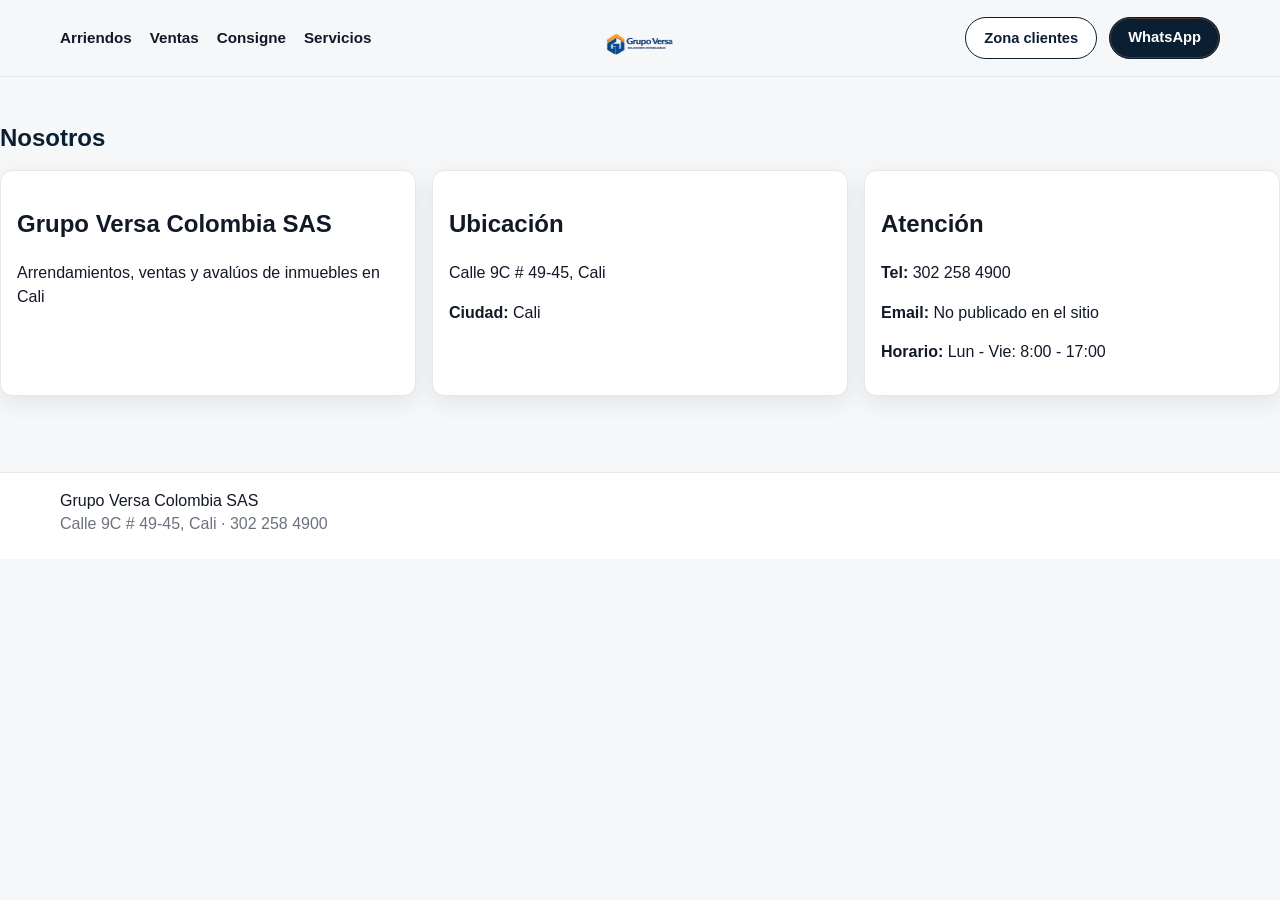
==== commit 4a7dc0c3: "4" ====
--- a/about.html
+++ b/about.html
@@ -4,7 +4,8 @@
   <meta charset="UTF-8">
   <meta name="viewport" content="width=device-width, initial-scale=1.0">
   <title>Grupo Versa | Nosotros</title>
-  <link rel="stylesheet" href="./styles.css?v=200">
+  <link rel="preload" href="./content.json?v=102" as="fetch" crossorigin="anonymous">
+  <link rel="stylesheet" href="./styles.css?v=102">
 </head>
 <body data-page="about">
   <header class="site-header">
@@ -13,20 +14,19 @@
       <button class="menu-toggle" id="openMobileNav" type="button" aria-label="Abrir menú" aria-controls="mobileNavDrawer" aria-expanded="false">☰</button>
 
       <nav class="nav-left" aria-label="Principal">
-        <a href="./search.html?tipo=arriendo">Arriendos</a>
-        <a href="./search.html?tipo=venta">Ventas</a>
+        <a href="./search.html?operacion=arriendo">Arriendos</a>
+        <a href="./search.html?operacion=venta">Ventas</a>
         <a href="./index.html#consigne">Consigne</a>
         <a href="./index.html#servicios">Servicios</a>
       </nav>
 
       <a class="brand" href="./index.html" aria-label="Grupo Versa">
-        <span class="brand-mark" aria-hidden="true"></span>
-        <span class="brand-text"><strong>Grupo</strong> Versa</span>
+        <img class="brand-logo" src="./assets/logo-grupo-versa.png" alt="Grupo Versa">
       </a>
 
       <div class="nav-right">
         <button class="btn btn-secondary" id="openClients" type="button" aria-expanded="false" aria-controls="clientsDrawer">Zona clientes</button>
-        <a class="btn btn-primary" href="https://wa.me/57XXXXXXXXXX" target="_blank" rel="noopener">WhatsApp</a>
+        <a class="btn btn-primary" data-bind="contact.whatsapp" data-bind-attr="href" href="https://wa.me/573022584900" target="_blank" rel="noopener">WhatsApp</a>
       </div>
     </div>
   </header>
@@ -41,15 +41,15 @@
     <div class="drawer-grid">
       <section>
         <h3>Arrendatarios</h3>
-        <a href="./clients.html#pagar">Pagar arriendo</a>
-        <a href="./clients.html#cupon">Cupón</a>
-        <a href="./clients.html#requisitos">Requisitos</a>
-        <a href="./clients.html#tutoriales">Tutoriales</a>
+        <a data-bind="clientsZone.arrendatarios[0].url" data-bind-attr="href" href="./clients.html#pagar">Pagar arriendo</a>
+        <a data-bind="clientsZone.arrendatarios[1].url" data-bind-attr="href" href="./clients.html#cupon">Cupón</a>
+        <a data-bind="clientsZone.arrendatarios[2].url" data-bind-attr="href" href="./clients.html#requisitos">Requisitos</a>
+        <a data-bind="clientsZone.arrendatarios[3].url" data-bind-attr="href" href="./clients.html#tutoriales">Tutoriales</a>
       </section>
       <section>
         <h3>Propietarios</h3>
-        <a href="./clients.html#estados">Estados de cuenta</a>
-        <a href="./clients.html#certificados">Certificados</a>
+        <a data-bind="clientsZone.propietarios[0].url" data-bind-attr="href" href="./clients.html#estados">Estados de cuenta</a>
+        <a data-bind="clientsZone.propietarios[1].url" data-bind-attr="href" href="./clients.html#certificados">Certificados</a>
       </section>
     </div>
   </aside>
@@ -60,12 +60,12 @@
       <button class="drawer-close" id="closeMobileNav" type="button" aria-label="Cerrar menú">✕</button>
     </div>
     <nav class="mobile-links" aria-label="Navegación móvil">
-      <a href="./search.html?tipo=arriendo">Arriendos</a>
-      <a href="./search.html?tipo=venta">Ventas</a>
+      <a href="./search.html?operacion=arriendo">Arriendos</a>
+      <a href="./search.html?operacion=venta">Ventas</a>
       <a href="./index.html#consigne">Consigne</a>
       <a href="./index.html#servicios">Servicios</a>
       <a href="./clients.html">Zona clientes</a>
-      <a href="https://wa.me/57XXXXXXXXXX" target="_blank" rel="noopener">WhatsApp</a>
+      <a data-bind="contact.whatsapp" data-bind-attr="href" href="https://wa.me/573022584900" target="_blank" rel="noopener">WhatsApp</a>
     </nav>
   </aside>
 
@@ -76,16 +76,19 @@
       </div>
       <div class="about-grid">
         <article class="about-card">
-          <h2>Nuestra propuesta</h2>
-          <p>Un enfoque inmobiliario claro, sobrio y orientado a resultados medibles para propietarios, arrendatarios e inversionistas.</p>
+          <h2 data-bind="brand.name">Grupo Versa Colombia SAS</h2>
+          <p data-bind="brand.tagline">Arrendamientos, ventas y avalúos de inmuebles en Cali.</p>
         </article>
         <article class="about-card">
-          <h2>Equipo</h2>
-          <p>Comercial, jurídico y operativo trabajando en una sola ruta de atención para acelerar cierres y reducir fricción.</p>
+          <h2>Ubicación</h2>
+          <p data-bind="contact.address">Calle 9C # 49-45, Cali</p>
+          <p><strong>Ciudad:</strong> <span data-bind="brand.city">Cali</span></p>
         </article>
         <article class="about-card">
-          <h2>Contacto</h2>
-          <p>Dirección y líneas de atención: (actualizar)</p>
+          <h2>Atención</h2>
+          <p><strong>Tel:</strong> <span data-bind="contact.phones[0]">302 258 4900</span></p>
+          <p><strong>Email:</strong> <span data-bind="contact.email">No publicado</span></p>
+          <p><strong>Horario:</strong> <span data-bind="contact.hours">Lun - Vie: 8:00 - 17:00</span></p>
         </article>
       </div>
     </section>
@@ -93,11 +96,12 @@
 
   <footer class="site-footer">
     <div class="container footer-wrap">
-      <p>Grupo Versa Inmobiliaria</p>
-      <p class="muted">Contacto y dirección: (actualizar)</p>
+      <p data-bind="brand.name">Grupo Versa Colombia SAS</p>
+      <p class="muted"><span data-bind="contact.address">Calle 9C # 49-45, Cali</span> · <span data-bind="contact.phones[0]">302 258 4900</span></p>
     </div>
   </footer>
 
-  <script src="./app.js?v=200"></script>
+  <script src="./data.js?v=102"></script>
+  <script src="./app.js?v=102"></script>
 </body>
 </html>
--- a/styles.css
+++ b/styles.css
@@ -6,11 +6,11 @@
   --muted: #6b7280;
   --border: #e5e7eb;
   --card: #ffffff;
-  --shadow-sm: 0 8px 20px rgba(11, 31, 51, 0.08);
-  --shadow-md: 0 18px 40px rgba(11, 31, 51, 0.14);
-  --radius: 12px;
+  --shadow-sm: 0 8px 22px rgba(11, 31, 51, 0.08);
+  --shadow-md: 0 18px 44px rgba(11, 31, 51, 0.14);
+  --radius-card: 12px;
   --radius-pill: 28px;
-  --container-w: 1160px;
+  --container: 1160px;
 }
 
 *,
@@ -27,8 +27,8 @@
 
 body {
   font-family: "Segoe UI", "Helvetica Neue", Arial, sans-serif;
+  color: var(--text);
   background: var(--offwhite);
-  color: var(--text);
   line-height: 1.45;
 }
 
@@ -37,47 +37,33 @@
   text-decoration: none;
 }
 
-img {
-  max-width: 100%;
-  display: block;
-}
-
 [hidden] {
   display: none !important;
 }
 
 :focus-visible {
-  outline: 3px solid rgba(11, 31, 51, 0.22);
+  outline: 3px solid rgba(11, 31, 51, 0.2);
   outline-offset: 2px;
 }
 
 .container {
-  width: min(var(--container-w), calc(100% - 2rem));
+  width: min(var(--container), calc(100% - 2rem));
   margin-inline: auto;
 }
 
 .section {
-  padding: 48px 0;
+  padding: 44px 0;
 }
 
 .muted {
   color: var(--muted);
-}
-
-.text-link {
-  color: var(--navy);
-  font-weight: 600;
-}
-
-.text-link:hover {
-  text-decoration: underline;
 }
 
 .site-header {
   position: sticky;
   top: 0;
-  z-index: 50;
-  background: rgba(246, 247, 249, 0.9);
+  z-index: 60;
+  background: rgba(246, 247, 249, 0.92);
   backdrop-filter: saturate(140%) blur(10px);
   border-bottom: 1px solid var(--border);
 }
@@ -85,9 +71,9 @@
 .header-grid {
   display: grid;
   grid-template-columns: 1fr auto 1fr;
+  gap: 16px;
   align-items: center;
-  gap: 16px;
-  padding: 12px 0;
+  min-height: 76px;
 }
 
 .skip-link {
@@ -111,12 +97,11 @@
   display: none;
   justify-self: start;
   border: 1px solid var(--border);
+  background: var(--card);
+  color: var(--navy);
   border-radius: 12px;
-  background: var(--card);
   padding: 8px 10px;
   box-shadow: var(--shadow-sm);
-  color: var(--navy);
-  cursor: pointer;
 }
 
 .nav-left {
@@ -140,33 +125,26 @@
   justify-self: center;
   display: inline-flex;
   align-items: center;
-  gap: 10px;
-  color: var(--navy);
-}
-
-.brand-mark {
-  width: 28px;
-  height: 28px;
-  border-radius: 10px;
-  background: linear-gradient(135deg, var(--navy), #163a5b);
-}
-
-.brand-text {
-  font-size: 1.05rem;
-  letter-spacing: 0.2px;
+}
+
+.brand-logo {
+  height: clamp(30px, 3.1vw, 42px);
+  width: auto;
+  display: block;
+  object-fit: contain;
 }
 
 .nav-right {
   justify-self: end;
-  display: flex;
+  display: inline-flex;
   align-items: center;
   gap: 12px;
 }
 
 .btn {
   min-height: 42px;
+  padding: 0 18px;
   border-radius: var(--radius-pill);
-  padding: 0 18px;
   border: 1px solid transparent;
   font-weight: 700;
   font-size: 0.92rem;
@@ -174,7 +152,7 @@
   align-items: center;
   justify-content: center;
   cursor: pointer;
-  transition: transform 160ms ease, box-shadow 160ms ease, background-color 160ms ease;
+  transition: transform 160ms ease, background-color 160ms ease;
 }
 
 .btn:hover {
@@ -191,30 +169,30 @@
   background: var(--navy);
   color: #fff;
   border-color: var(--navy);
-  box-shadow: inset 0 0 0 1px rgba(183, 106, 42, 0.35);
+  box-shadow: inset 0 0 0 1px rgba(183, 106, 42, 0.34);
 }
 
 .btn-primary:hover {
-  background: #081827;
+  background: #081626;
 }
 
 .overlay {
   position: fixed;
   inset: 0;
-  background: rgba(0, 0, 0, 0.38);
   z-index: 70;
+  background: rgba(0, 0, 0, 0.4);
 }
 
 .drawer {
   position: fixed;
   top: 0;
   right: 0;
+  z-index: 80;
   height: 100%;
-  width: min(420px, 92vw);
+  width: min(430px, 92vw);
   background: var(--card);
   border-left: 1px solid var(--border);
   box-shadow: var(--shadow-md);
-  z-index: 80;
   padding: 18px;
   overflow-y: auto;
 }
@@ -231,13 +209,13 @@
   display: flex;
   align-items: center;
   justify-content: space-between;
-  margin-bottom: 14px;
+  margin-bottom: 12px;
 }
 
 .drawer-head h2 {
   margin: 0;
-  color: var(--navy);
   font-size: 1.15rem;
+  color: var(--navy);
 }
 
 .drawer-close {
@@ -252,20 +230,19 @@
 
 .drawer-grid {
   display: grid;
+  grid-template-columns: 1fr 1fr;
   gap: 12px;
-  grid-template-columns: 1fr 1fr;
 }
 
 .drawer-grid section {
   border: 1px solid var(--border);
-  border-radius: 12px;
+  border-radius: var(--radius-card);
   padding: 10px;
 }
 
 .drawer-grid h3 {
   margin: 0 0 8px;
   color: var(--navy);
-  font-size: 0.95rem;
 }
 
 .drawer-grid a,
@@ -273,7 +250,6 @@
   display: block;
   padding: 8px 10px;
   border-radius: 10px;
-  color: var(--text);
 }
 
 .drawer-grid a:hover,
@@ -282,67 +258,67 @@
 }
 
 .hero {
-  display: grid;
-  gap: 24px;
+  margin-top: 18px;
   border-radius: 16px;
+  padding: clamp(20px, 4vw, 44px);
   background:
     linear-gradient(140deg, rgba(11, 31, 51, 0.98) 0%, rgba(20, 48, 74, 0.96) 70%),
-    radial-gradient(circle at 90% 10%, rgba(183, 106, 42, 0.2), transparent 45%);
+    radial-gradient(circle at 92% 8%, rgba(183, 106, 42, 0.22), transparent 44%);
   color: #fff;
-  padding: clamp(22px, 4vw, 48px);
   box-shadow: var(--shadow-md);
 }
 
-.hero h1 {
-  margin: 0 0 10px;
-  font-size: clamp(1.8rem, 3vw, 2.8rem);
-  line-height: 1.15;
-}
-
-.hero p {
+.hero-copy h1 {
+  margin: 0 0 8px;
+  font-size: clamp(1.7rem, 2.8vw, 2.7rem);
+  line-height: 1.16;
+}
+
+.hero-copy p {
   margin: 0;
   color: rgba(255, 255, 255, 0.9);
 }
 
 .eyebrow {
-  color: rgba(255, 255, 255, 0.85);
-  font-weight: 700;
+  margin-bottom: 10px;
   text-transform: uppercase;
   letter-spacing: 0.04em;
-  font-size: 0.77rem;
-  margin-bottom: 10px;
+  font-size: 0.76rem;
+  font-weight: 700;
+  color: rgba(255, 255, 255, 0.84);
 }
 
 .search-pill {
-  background: #fff;
-  border: 1px solid var(--border);
-  border-radius: 16px;
-  padding: 14px;
+  margin-top: 18px;
   display: grid;
-  grid-template-columns: repeat(6, minmax(130px, 1fr)) auto;
+  grid-template-columns: repeat(6, minmax(120px, 1fr)) auto;
   gap: 10px;
   align-items: end;
+  background: #fff;
+  border: 1px solid var(--border);
+  border-radius: 14px;
+  padding: 12px;
 }
 
 .segmented {
   grid-column: 1 / -1;
   display: inline-flex;
+  gap: 4px;
   width: fit-content;
-  background: #eef2f7;
-  border-radius: var(--radius-pill);
+  border-radius: 999px;
+  background: #edf1f6;
   padding: 4px;
-  gap: 4px;
 }
 
 .seg-btn {
   border: 0;
   background: transparent;
-  color: #344255;
-  border-radius: var(--radius-pill);
-  min-height: 38px;
+  color: #334155;
+  min-height: 36px;
+  border-radius: 999px;
   padding: 0 14px;
+  font-weight: 700;
   cursor: pointer;
-  font-weight: 700;
 }
 
 .seg-btn.is-active {
@@ -354,7 +330,7 @@
 label {
   display: grid;
   gap: 6px;
-  font-size: 0.82rem;
+  font-size: 0.8rem;
   color: var(--muted);
 }
 
@@ -363,16 +339,16 @@
   min-height: 42px;
   border: 1px solid var(--border);
   border-radius: 10px;
-  background: #fff;
-  color: var(--text);
   padding: 0 12px;
   font: inherit;
+  color: var(--text);
+  background: #fff;
 }
 
 input:focus,
 select:focus {
+  outline: 0;
   border-color: var(--navy);
-  outline: 0;
   box-shadow: 0 0 0 4px rgba(11, 31, 51, 0.1);
 }
 
@@ -384,8 +360,8 @@
   display: flex;
   align-items: baseline;
   justify-content: space-between;
-  gap: 16px;
-  margin-bottom: 16px;
+  gap: 14px;
+  margin-bottom: 14px;
 }
 
 .section-head h1,
@@ -394,24 +370,51 @@
   color: var(--navy);
 }
 
-.cards-grid {
+.services-grid,
+.cards-grid,
+.about-grid,
+.clients-grid {
   display: grid;
   gap: 16px;
-  grid-template-columns: repeat(auto-fill, minmax(250px, 1fr));
-}
-
+}
+
+.services-grid {
+  grid-template-columns: repeat(3, minmax(0, 1fr));
+}
+
+.cards-grid {
+  grid-template-columns: repeat(auto-fill, minmax(255px, 1fr));
+}
+
+.about-grid,
+.clients-grid {
+  grid-template-columns: repeat(3, minmax(0, 1fr));
+}
+
+.service-card,
+.about-card,
+.client-card,
 .listing-card,
+.consigne-card {
+  background: var(--card);
+  border: 1px solid var(--border);
+  border-radius: var(--radius-card);
+  box-shadow: var(--shadow-sm);
+}
+
 .service-card,
+.about-card,
 .client-card,
-.about-card {
-  background: var(--card);
-  border: 1px solid var(--border);
-  border-radius: var(--radius);
-  box-shadow: var(--shadow-sm);
+.consigne-card {
+  padding: 16px;
 }
 
 .listing-card {
   overflow: hidden;
+}
+
+.listing-media-wrap {
+  position: relative;
 }
 
 .listing-media {
@@ -430,21 +433,18 @@
 }
 
 .listing-price {
-  color: var(--navy);
-  font-size: 1.25rem;
+  font-size: 1.22rem;
   font-weight: 800;
-  margin-bottom: 2px;
+  color: var(--navy);
 }
 
 .listing-title {
-  margin: 0 0 4px;
-  font-size: 1rem;
+  margin: 2px 0 4px;
 }
 
 .listing-location {
   margin: 0 0 10px;
   color: var(--muted);
-  font-size: 0.9rem;
 }
 
 .listing-specs {
@@ -461,6 +461,24 @@
   align-items: center;
 }
 
+.listing-source {
+  margin-top: 10px;
+  font-size: 0.78rem;
+  color: var(--muted);
+  display: inline-flex;
+  gap: 6px;
+  align-items: center;
+}
+
+.listing-source a {
+  color: var(--navy);
+  font-weight: 700;
+}
+
+.listing-source a:hover {
+  text-decoration: underline;
+}
+
 .badge-row {
   position: absolute;
   top: 10px;
@@ -471,93 +489,63 @@
 
 .badge {
   border-radius: 999px;
-  padding: 4px 10px;
-  font-size: 0.74rem;
+  padding: 4px 9px;
+  font-size: 0.72rem;
   font-weight: 800;
 }
 
 .badge-new {
   background: #fff;
   color: var(--navy);
-  border: 1px solid #d5dbe3;
+  border: 1px solid #d2dbe7;
 }
 
 .badge-featured {
-  background: rgba(183, 106, 42, 0.14);
+  background: rgba(183, 106, 42, 0.12);
   color: #7a451b;
-  border: 1px solid rgba(183, 106, 42, 0.42);
+  border: 1px solid rgba(183, 106, 42, 0.38);
 }
 
 .consigne {
-  background: #fff;
   border-top: 1px solid var(--border);
   border-bottom: 1px solid var(--border);
+  background: #fff;
 }
 
 .consigne-grid {
   display: grid;
-  grid-template-columns: 1.2fr 1fr;
-  gap: 18px;
+  grid-template-columns: 1.25fr 1fr;
+  gap: 16px;
 }
 
 .consigne-grid ul {
-  margin: 14px 0 0;
+  margin: 12px 0 0;
   padding-left: 18px;
 }
 
-.consigne-form {
-  background: var(--offwhite);
-  border: 1px solid var(--border);
-  border-radius: 12px;
-  padding: 14px;
-  display: grid;
-  gap: 10px;
-}
-
-.services-grid,
-.clients-grid,
-.about-grid {
-  display: grid;
-  grid-template-columns: repeat(3, minmax(0, 1fr));
-  gap: 16px;
-}
-
-.service-card,
-.client-card,
-.about-card {
-  padding: 16px;
-}
-
-.client-card a {
-  display: block;
-  margin-top: 6px;
-  color: var(--navy);
-}
-
-.search-section {
-  padding-top: 24px;
+.search-layout {
+  padding-top: 20px;
 }
 
 .filters-sticky {
   position: sticky;
-  top: 78px;
-  z-index: 10;
-  background: #fff;
-  border: 1px solid var(--border);
-  border-radius: 12px;
-  box-shadow: var(--shadow-sm);
-  padding: 12px;
+  top: 84px;
+  z-index: 20;
   display: grid;
   grid-template-columns: repeat(6, minmax(120px, 1fr)) auto;
   gap: 10px;
-  margin-bottom: 16px;
+  margin-bottom: 14px;
+  padding: 12px;
+  background: #fff;
+  border: 1px solid var(--border);
+  border-radius: var(--radius-card);
+  box-shadow: var(--shadow-sm);
 }
 
 .results-shell {
   display: grid;
   grid-template-columns: minmax(0, 1.6fr) minmax(300px, 1fr);
   gap: 16px;
-  align-items: start;
 }
 
 .results-pane {
@@ -566,14 +554,14 @@
 
 .map-pane {
   position: sticky;
-  top: 188px;
+  top: 196px;
 }
 
 .map-mock {
-  background: #fff;
-  border: 1px solid var(--border);
-  border-radius: 12px;
   min-height: 420px;
+  background: #fff;
+  border: 1px solid var(--border);
+  border-radius: var(--radius-card);
   box-shadow: var(--shadow-sm);
   padding: 16px;
   color: var(--muted);
@@ -583,8 +571,28 @@
   display: none;
 }
 
+.client-card a {
+  display: block;
+  margin-top: 8px;
+  color: var(--navy);
+  font-weight: 600;
+}
+
+.client-card a:hover {
+  text-decoration: underline;
+}
+
+.text-link {
+  color: var(--navy);
+  font-weight: 700;
+}
+
+.text-link:hover {
+  text-decoration: underline;
+}
+
 .site-footer {
-  margin-top: 34px;
+  margin-top: 32px;
   background: #fff;
   border-top: 1px solid var(--border);
 }
@@ -601,33 +609,30 @@
   overflow: hidden;
 }
 
-@media (max-width: 1080px) {
-  .search-pill {
+@media (max-width: 1120px) {
+  .search-pill,
+  .filters-sticky {
     grid-template-columns: repeat(3, minmax(140px, 1fr));
   }
-
-  .filters-sticky {
-    grid-template-columns: repeat(3, minmax(130px, 1fr));
-  }
 }
 
 @media (max-width: 900px) {
+  .services-grid,
+  .about-grid,
+  .clients-grid {
+    grid-template-columns: 1fr 1fr;
+  }
+
+  .consigne-grid {
+    grid-template-columns: 1fr;
+  }
+
   .results-shell {
     grid-template-columns: 1fr;
   }
 
   .map-pane {
     position: static;
-  }
-
-  .services-grid,
-  .clients-grid,
-  .about-grid {
-    grid-template-columns: 1fr 1fr;
-  }
-
-  .consigne-grid {
-    grid-template-columns: 1fr;
   }
 }
 
@@ -636,28 +641,35 @@
     grid-template-columns: auto 1fr auto;
   }
 
+  .menu-toggle {
+    display: inline-flex;
+  }
+
   .nav-left {
     display: none;
   }
 
-  .menu-toggle {
-    display: inline-flex;
-  }
-
-  .brand {
-    justify-self: center;
+  .brand-logo {
+    height: clamp(26px, 7vw, 34px);
   }
 
   .nav-right .btn-secondary {
     display: none;
   }
 
-  .search-pill {
+  .search-pill,
+  .filters-sticky {
     grid-template-columns: 1fr;
   }
 
   .filters-sticky {
     position: static;
+  }
+
+  .services-grid,
+  .about-grid,
+  .clients-grid,
+  .drawer-grid {
     grid-template-columns: 1fr;
   }
 
@@ -675,7 +687,6 @@
 
   .mobile-map-toggle {
     display: inline-flex;
-    gap: 4px;
     position: fixed;
     left: 50%;
     transform: translateX(-50%);
@@ -689,12 +700,12 @@
   }
 
   .mobile-map-toggle button {
+    min-height: 34px;
+    border-radius: 999px;
     border: 0;
     background: transparent;
-    min-height: 34px;
-    border-radius: 999px;
+    color: #415066;
     padding: 0 12px;
-    color: #415066;
     font-weight: 700;
   }
 
@@ -702,14 +713,4 @@
     background: var(--navy);
     color: #fff;
   }
-
-  .drawer-grid {
-    grid-template-columns: 1fr;
-  }
-
-  .services-grid,
-  .clients-grid,
-  .about-grid {
-    grid-template-columns: 1fr;
-  }
-}
+}
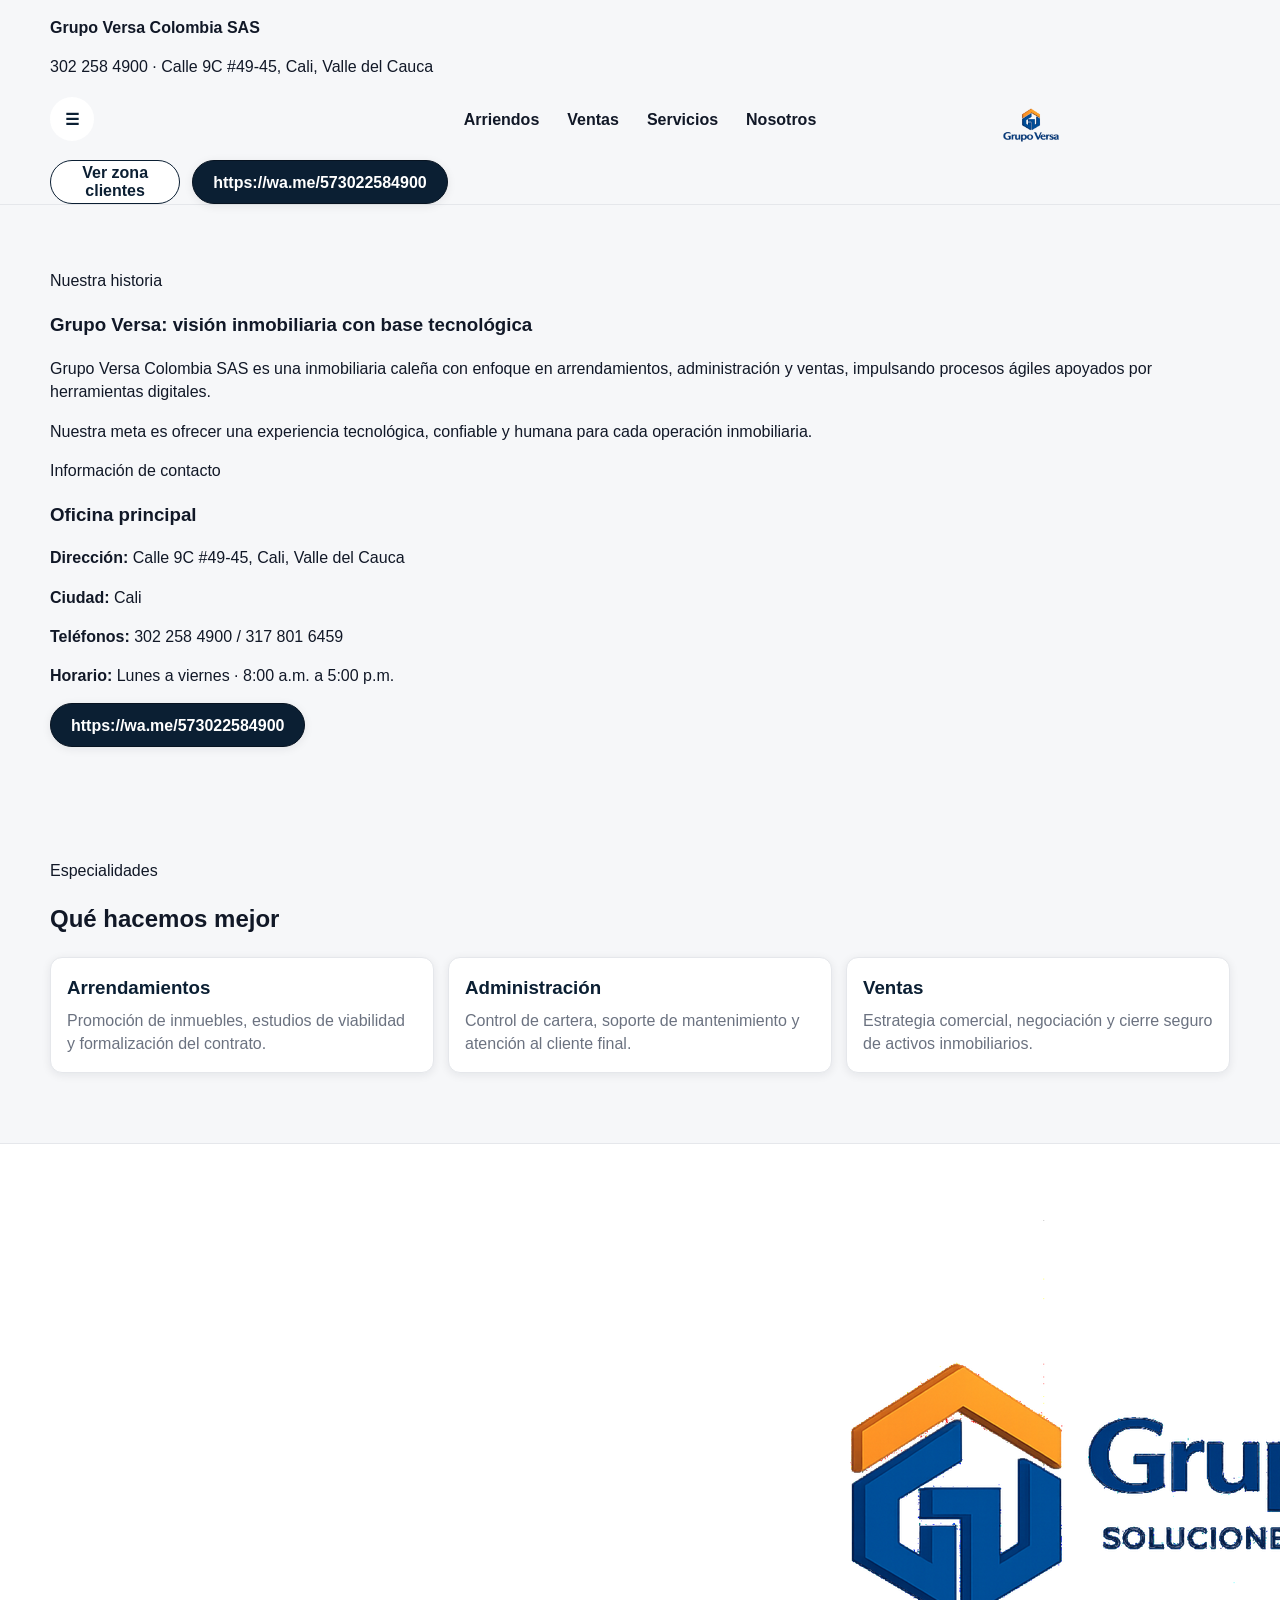
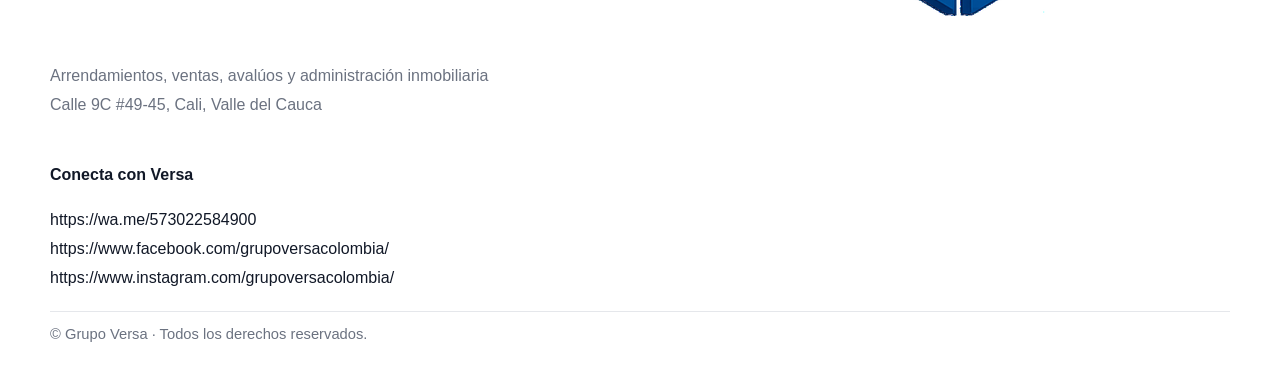
==== commit 8de9e585: "5" ====
--- a/about.html
+++ b/about.html
@@ -8,35 +8,58 @@
   <link rel="stylesheet" href="./styles.css?v=102">
 </head>
 <body data-page="about">
+  <a class="skip-link" href="#main">Saltar al contenido</a>
+
+  <div class="topbar">
+    <div class="container topbar-wrap">
+      <p><strong data-bind="brand.name">Grupo Versa Colombia SAS</strong></p>
+      <p><span data-bind="contact.phones[0]">302 258 4900</span> · <span data-bind="contact.address">Calle 9C #49-45, Cali</span></p>
+    </div>
+  </div>
+
   <header class="site-header">
-    <a class="skip-link" href="#main">Saltar al contenido</a>
     <div class="container header-grid">
-      <button class="menu-toggle" id="openMobileNav" type="button" aria-label="Abrir menú" aria-controls="mobileNavDrawer" aria-expanded="false">☰</button>
-
+      <button class="btn btn-ghost menu-toggle" id="openMobileNav" type="button" aria-label="Abrir menú" aria-controls="mobileNavDrawer" aria-expanded="false">☰</button>
       <nav class="nav-left" aria-label="Principal">
         <a href="./search.html?operacion=arriendo">Arriendos</a>
         <a href="./search.html?operacion=venta">Ventas</a>
-        <a href="./index.html#consigne">Consigne</a>
         <a href="./index.html#servicios">Servicios</a>
+        <a href="./about.html">Nosotros</a>
       </nav>
-
       <a class="brand" href="./index.html" aria-label="Grupo Versa">
-        <img class="brand-logo" src="./assets/logo-grupo-versa.png" alt="Grupo Versa">
+        <img class="brand-logo" src="./assets/logo-grupo-versa-header.png" onerror="this.onerror=null;this.src='./assets/logo-grupo-versa.png';" alt="Grupo Versa">
       </a>
-
       <div class="nav-right">
-        <button class="btn btn-secondary" id="openClients" type="button" aria-expanded="false" aria-controls="clientsDrawer">Zona clientes</button>
-        <a class="btn btn-primary" data-bind="contact.whatsapp" data-bind-attr="href" href="https://wa.me/573022584900" target="_blank" rel="noopener">WhatsApp</a>
+        <div class="dropdown zc-desktop">
+          <button class="btn btn-secondary zc-trigger" type="button" aria-expanded="false">Ver zona clientes</button>
+          <div class="dropdown-menu" role="menu" aria-label="Zona clientes">
+            <div class="dropdown-grid">
+              <div class="dropdown-group">
+                <h4>Arrendatarios</h4>
+                <a data-bind="clientsZone.arrendatarios[0].url" data-bind-attr="href" href="./clients.html#pagar">Pagar arriendo</a>
+                <a data-bind="clientsZone.arrendatarios[1].url" data-bind-attr="href" href="./clients.html#cupon">Cupón</a>
+                <a data-bind="clientsZone.arrendatarios[2].url" data-bind-attr="href" href="./clients.html#requisitos">Requisitos</a>
+                <a data-bind="clientsZone.arrendatarios[3].url" data-bind-attr="href" href="./clients.html#tutoriales">Tutoriales</a>
+              </div>
+              <div class="dropdown-group">
+                <h4>Propietarios</h4>
+                <a data-bind="clientsZone.propietarios[0].url" data-bind-attr="href" href="./clients.html#estados">Estados de cuenta</a>
+                <a data-bind="clientsZone.propietarios[1].url" data-bind-attr="href" href="./clients.html#certificados">Certificados</a>
+              </div>
+            </div>
+          </div>
+        </div>
+        <button class="btn btn-secondary zc-mobile-trigger" id="openClients" type="button" aria-expanded="false" aria-controls="clientsDrawer">Ver zona clientes</button>
+        <a class="btn btn-primary" data-whatsapp-fallback="true" data-bind="contact.whatsapp" data-bind-attr="href" href="https://wa.me/573022584900" target="_blank" rel="noopener">Hablar por WhatsApp</a>
       </div>
     </div>
   </header>
 
   <div id="overlay" class="overlay" hidden></div>
-
-  <aside id="clientsDrawer" class="drawer drawer-clients" role="dialog" aria-modal="true" aria-labelledby="clientsDrawerTitle" hidden>
+  <aside id="clientsDrawer" class="drawer" role="dialog" aria-modal="true" aria-labelledby="clientsDrawerTitle" hidden>
     <div class="drawer-head">
       <h2 id="clientsDrawerTitle">Zona clientes</h2>
-      <button class="drawer-close" id="closeClients" type="button" aria-label="Cerrar zona clientes">✕</button>
+      <button class="drawer-close" type="button" data-close-drawer="clientsDrawer" aria-label="Cerrar zona clientes">✕</button>
     </div>
     <div class="drawer-grid">
       <section>
@@ -44,7 +67,6 @@
         <a data-bind="clientsZone.arrendatarios[0].url" data-bind-attr="href" href="./clients.html#pagar">Pagar arriendo</a>
         <a data-bind="clientsZone.arrendatarios[1].url" data-bind-attr="href" href="./clients.html#cupon">Cupón</a>
         <a data-bind="clientsZone.arrendatarios[2].url" data-bind-attr="href" href="./clients.html#requisitos">Requisitos</a>
-        <a data-bind="clientsZone.arrendatarios[3].url" data-bind-attr="href" href="./clients.html#tutoriales">Tutoriales</a>
       </section>
       <section>
         <h3>Propietarios</h3>
@@ -53,51 +75,104 @@
       </section>
     </div>
   </aside>
-
   <aside id="mobileNavDrawer" class="drawer drawer-nav" role="dialog" aria-modal="true" aria-labelledby="mobileNavTitle" hidden>
     <div class="drawer-head">
-      <h2 id="mobileNavTitle">Menú</h2>
-      <button class="drawer-close" id="closeMobileNav" type="button" aria-label="Cerrar menú">✕</button>
+      <h2 id="mobileNavTitle">Menú principal</h2>
+      <button class="drawer-close" type="button" data-close-drawer="mobileNavDrawer" aria-label="Cerrar menú">✕</button>
     </div>
     <nav class="mobile-links" aria-label="Navegación móvil">
       <a href="./search.html?operacion=arriendo">Arriendos</a>
       <a href="./search.html?operacion=venta">Ventas</a>
-      <a href="./index.html#consigne">Consigne</a>
       <a href="./index.html#servicios">Servicios</a>
+      <a href="./about.html">Nosotros</a>
       <a href="./clients.html">Zona clientes</a>
-      <a data-bind="contact.whatsapp" data-bind-attr="href" href="https://wa.me/573022584900" target="_blank" rel="noopener">WhatsApp</a>
+      <a data-whatsapp-fallback="true" data-bind="contact.whatsapp" data-bind-attr="href" href="https://wa.me/573022584900" target="_blank" rel="noopener">Hablar por WhatsApp</a>
     </nav>
   </aside>
 
   <main id="main">
     <section class="section">
-      <div class="section-head">
-        <h1>Nosotros</h1>
+      <div class="container split-panels">
+        <article class="panel-card">
+          <p class="kicker">Nuestra historia</p>
+          <h1>Grupo Versa: visión inmobiliaria con base tecnológica</h1>
+          <p class="lead" data-bind="about.summary">Grupo Versa Colombia SAS es una inmobiliaria caleña con enfoque en arrendamientos, administración y ventas, impulsando procesos ágiles apoyados por herramientas digitales.</p>
+          <p data-bind="about.promise">Nuestra meta es ofrecer una experiencia tecnológica, confiable y humana para cada operación inmobiliaria.</p>
+        </article>
+        <article class="panel-card">
+          <p class="kicker">Información de contacto</p>
+          <h3>Oficina principal</h3>
+          <p><strong>Dirección:</strong> <span data-bind="contact.address">Calle 9C #49-45, Cali, Valle del Cauca</span></p>
+          <p><strong>Ciudad:</strong> <span data-bind="brand.city">Cali</span></p>
+          <p><strong>Teléfonos:</strong> <span data-bind="contact.phones[0]">302 258 4900</span> / <span data-bind="contact.phones[1]">317 801 6459</span></p>
+          <p><strong>Horario:</strong> <span data-bind="contact.hours">Lunes a viernes · 8:00 a.m. a 5:00 p.m.</span></p>
+          <a class="btn btn-primary" data-whatsapp-fallback="true" data-bind="contact.whatsapp" data-bind-attr="href" href="https://wa.me/573022584900" target="_blank" rel="noopener">Solicitar asesoría</a>
+        </article>
       </div>
-      <div class="about-grid">
-        <article class="about-card">
-          <h2 data-bind="brand.name">Grupo Versa Colombia SAS</h2>
-          <p data-bind="brand.tagline">Arrendamientos, ventas y avalúos de inmuebles en Cali.</p>
-        </article>
-        <article class="about-card">
-          <h2>Ubicación</h2>
-          <p data-bind="contact.address">Calle 9C # 49-45, Cali</p>
-          <p><strong>Ciudad:</strong> <span data-bind="brand.city">Cali</span></p>
-        </article>
-        <article class="about-card">
-          <h2>Atención</h2>
-          <p><strong>Tel:</strong> <span data-bind="contact.phones[0]">302 258 4900</span></p>
-          <p><strong>Email:</strong> <span data-bind="contact.email">No publicado</span></p>
-          <p><strong>Horario:</strong> <span data-bind="contact.hours">Lun - Vie: 8:00 - 17:00</span></p>
-        </article>
+    </section>
+
+    <section class="section section-soft">
+      <div class="container">
+        <div class="section-head">
+          <div>
+            <p class="kicker">Especialidades</p>
+            <h2>Qué hacemos mejor</h2>
+          </div>
+        </div>
+        <div class="services-grid">
+          <article class="service-card">
+            <h3>Arrendamientos</h3>
+            <p>Promoción de inmuebles, estudios de viabilidad y formalización del contrato.</p>
+          </article>
+          <article class="service-card">
+            <h3>Administración</h3>
+            <p>Control de cartera, soporte de mantenimiento y atención al cliente final.</p>
+          </article>
+          <article class="service-card">
+            <h3>Ventas</h3>
+            <p>Estrategia comercial, negociación y cierre seguro de activos inmobiliarios.</p>
+          </article>
+        </div>
       </div>
     </section>
   </main>
 
   <footer class="site-footer">
-    <div class="container footer-wrap">
-      <p data-bind="brand.name">Grupo Versa Colombia SAS</p>
-      <p class="muted"><span data-bind="contact.address">Calle 9C # 49-45, Cali</span> · <span data-bind="contact.phones[0]">302 258 4900</span></p>
+    <div class="container footer-grid">
+      <div>
+        <img class="footer-logo" src="./assets/logo-grupo-versa-header.png" onerror="this.onerror=null;this.src='./assets/logo-grupo-versa.png';" alt="Grupo Versa">
+        <p class="muted" data-bind="brand.tagline">Arrendamientos, ventas, avalúos y administración inmobiliaria</p>
+        <p class="muted"><span data-bind="contact.address">Calle 9C #49-45, Cali, Valle del Cauca</span></p>
+      </div>
+      <div>
+        <h4>Empresa</h4>
+        <a href="./about.html">Nosotros</a>
+        <a href="./index.html#servicios">Servicios</a>
+        <a href="./search.html">Catálogo</a>
+      </div>
+      <div>
+        <h4>Zona clientes</h4>
+        <a href="./clients.html#pagar">Pagar arriendo</a>
+        <a href="./clients.html#estados">Estados de cuenta</a>
+        <a href="./clients.html#certificados">Certificados</a>
+      </div>
+      <div>
+        <h4>Conecta con Versa</h4>
+        <div class="social-row">
+          <a class="social-chip" data-whatsapp-fallback="true" data-bind="contact.whatsapp" data-bind-attr="href" href="https://wa.me/573022584900" target="_blank" rel="noopener" aria-label="WhatsApp">
+            <svg viewBox="0 0 24 24" aria-hidden="true"><path fill="currentColor" d="M12.04 2a9.94 9.94 0 0 0-8.47 15.2L2 22l4.94-1.54A9.95 9.95 0 1 0 12.04 2Zm5.8 13.76c-.24.67-1.37 1.27-1.9 1.35-.49.08-1.1.12-1.78-.1-.42-.14-.96-.31-1.66-.61-2.91-1.26-4.8-4.2-4.95-4.4-.15-.2-1.18-1.58-1.18-3.01 0-1.43.75-2.14 1.02-2.43.27-.29.59-.36.79-.36.2 0 .4 0 .58.01.19.01.43-.07.67.51.24.58.81 2.01.88 2.16.07.15.12.32.02.52-.1.2-.15.32-.3.49-.15.17-.31.38-.44.51-.15.15-.31.31-.13.6.18.3.81 1.33 1.73 2.16 1.19 1.06 2.18 1.39 2.48 1.54.3.15.47.13.64-.08.17-.2.74-.86.93-1.15.2-.29.39-.24.67-.15.27.1 1.73.81 2.02.96.3.15.49.22.57.35.08.12.08.71-.16 1.38Z"/></svg>
+          </a>
+          <a class="social-chip" data-bind="social.facebook" data-bind-attr="href" href="https://www.facebook.com/grupoversacolombia/" target="_blank" rel="noopener" aria-label="Facebook">
+            <svg viewBox="0 0 24 24" aria-hidden="true"><path fill="currentColor" d="M13.5 22v-8h2.7l.4-3h-3.1V9.1c0-.9.3-1.5 1.6-1.5h1.7V5c-.3 0-1.4-.1-2.6-.1-2.6 0-4.4 1.6-4.4 4.5V11H7v3h2.8v8h3.7Z"/></svg>
+          </a>
+          <a class="social-chip" data-bind="social.instagram" data-bind-attr="href" href="https://www.instagram.com/grupoversacolombia/" target="_blank" rel="noopener" aria-label="Instagram">
+            <svg viewBox="0 0 24 24" aria-hidden="true"><path fill="currentColor" d="M7.75 2h8.5A5.75 5.75 0 0 1 22 7.75v8.5A5.75 5.75 0 0 1 16.25 22h-8.5A5.75 5.75 0 0 1 2 16.25v-8.5A5.75 5.75 0 0 1 7.75 2Zm-.2 1.9A3.65 3.65 0 0 0 3.9 7.55v8.9a3.65 3.65 0 0 0 3.65 3.65h8.9a3.65 3.65 0 0 0 3.65-3.65v-8.9a3.65 3.65 0 0 0-3.65-3.65h-8.9Zm9.95 1.45a1.2 1.2 0 1 1 0 2.4 1.2 1.2 0 0 1 0-2.4ZM12 7a5 5 0 1 1 0 10 5 5 0 0 1 0-10Zm0 1.9a3.1 3.1 0 1 0 0 6.2 3.1 3.1 0 0 0 0-6.2Z"/></svg>
+          </a>
+        </div>
+      </div>
+    </div>
+    <div class="container footer-bottom">
+      <p>© <span data-bind="brand.shortName">Grupo Versa</span> · Todos los derechos reservados.</p>
     </div>
   </footer>
 
--- a/styles.css
+++ b/styles.css
@@ -6,11 +6,10 @@
   --muted: #6b7280;
   --border: #e5e7eb;
   --card: #ffffff;
-  --shadow-sm: 0 8px 22px rgba(11, 31, 51, 0.08);
-  --shadow-md: 0 18px 44px rgba(11, 31, 51, 0.14);
-  --radius-card: 12px;
-  --radius-pill: 28px;
-  --container: 1160px;
+  --radius: 12px;
+  --pill: 999px;
+  --shadow-sm: 0 2px 10px rgba(15, 23, 42, 0.08);
+  --shadow-md: 0 8px 24px rgba(15, 23, 42, 0.12);
 }
 
 *,
@@ -26,54 +25,23 @@
 }
 
 body {
-  font-family: "Segoe UI", "Helvetica Neue", Arial, sans-serif;
+  font-family: "Segoe UI", "Inter", sans-serif;
   color: var(--text);
   background: var(--offwhite);
   line-height: 1.45;
 }
 
+[hidden] {
+  display: none !important;
+}
+
 a {
   color: inherit;
-  text-decoration: none;
-}
-
-[hidden] {
-  display: none !important;
-}
-
-:focus-visible {
-  outline: 3px solid rgba(11, 31, 51, 0.2);
-  outline-offset: 2px;
 }
 
 .container {
-  width: min(var(--container), calc(100% - 2rem));
+  width: min(1180px, calc(100% - 2rem));
   margin-inline: auto;
-}
-
-.section {
-  padding: 44px 0;
-}
-
-.muted {
-  color: var(--muted);
-}
-
-.site-header {
-  position: sticky;
-  top: 0;
-  z-index: 60;
-  background: rgba(246, 247, 249, 0.92);
-  backdrop-filter: saturate(140%) blur(10px);
-  border-bottom: 1px solid var(--border);
-}
-
-.header-grid {
-  display: grid;
-  grid-template-columns: 1fr auto 1fr;
-  gap: 16px;
-  align-items: center;
-  min-height: 76px;
 }
 
 .skip-link {
@@ -84,54 +52,64 @@
   background: #fff;
   color: var(--navy);
   border: 1px solid var(--border);
-  border-radius: 12px;
+  border-radius: 10px;
   padding: 10px 12px;
-  box-shadow: var(--shadow-md);
 }
 
 .skip-link:focus {
   left: 12px;
 }
 
+.site-header {
+  position: sticky;
+  top: 0;
+  z-index: 100;
+  background: rgba(246, 247, 249, 0.95);
+  backdrop-filter: blur(8px);
+  border-bottom: 1px solid var(--border);
+}
+
+.header-grid {
+  min-height: 80px;
+  display: grid;
+  grid-template-columns: 1fr auto 1fr;
+  align-items: center;
+  gap: 16px;
+}
+
 .menu-toggle {
   display: none;
-  justify-self: start;
-  border: 1px solid var(--border);
-  background: var(--card);
-  color: var(--navy);
+  width: 44px;
+  height: 44px;
   border-radius: 12px;
-  padding: 8px 10px;
-  box-shadow: var(--shadow-sm);
+  border: 1px solid var(--border);
+  background: #fff;
+  color: var(--navy);
 }
 
 .nav-left {
-  justify-self: start;
   display: flex;
   align-items: center;
-  gap: 18px;
+  gap: 28px;
 }
 
 .nav-left a {
-  font-size: 0.95rem;
-  font-weight: 600;
-  color: var(--text);
-}
-
-.nav-left a:hover {
-  text-decoration: underline;
+  text-decoration: none;
+  font-weight: 700;
 }
 
 .brand {
   justify-self: center;
   display: inline-flex;
   align-items: center;
-}
-
-.brand-logo {
-  height: clamp(30px, 3.1vw, 42px);
+  text-decoration: none;
+}
+
+.brand img {
+  height: 50px;
   width: auto;
+  object-fit: contain;
   display: block;
-  object-fit: contain;
 }
 
 .nav-right {
@@ -142,203 +120,213 @@
 }
 
 .btn {
-  min-height: 42px;
-  padding: 0 18px;
-  border-radius: var(--radius-pill);
+  height: 44px;
+  padding: 0 20px;
+  border-radius: var(--pill);
   border: 1px solid transparent;
   font-weight: 700;
-  font-size: 0.92rem;
+  font-size: 1rem;
+  text-decoration: none;
   display: inline-flex;
   align-items: center;
   justify-content: center;
   cursor: pointer;
-  transition: transform 160ms ease, background-color 160ms ease;
+  transition: transform 0.15s ease, box-shadow 0.15s ease, background-color 0.15s ease;
 }
 
 .btn:hover {
   transform: translateY(-1px);
-}
-
-.btn-secondary {
-  background: #fff;
-  border-color: var(--navy);
-  color: var(--navy);
 }
 
 .btn-primary {
   background: var(--navy);
   color: #fff;
+  border-color: #071321;
+  box-shadow: var(--shadow-sm);
+}
+
+.btn-secondary {
+  background: #fff;
+  color: var(--navy);
   border-color: var(--navy);
-  box-shadow: inset 0 0 0 1px rgba(183, 106, 42, 0.34);
-}
-
-.btn-primary:hover {
-  background: #081626;
-}
-
-.overlay {
-  position: fixed;
-  inset: 0;
-  z-index: 70;
-  background: rgba(0, 0, 0, 0.4);
-}
-
-.drawer {
-  position: fixed;
-  top: 0;
+}
+
+.btn-block {
+  width: 100%;
+}
+
+.dropdown {
+  position: relative;
+}
+
+.dropdown-menu {
+  position: absolute;
   right: 0;
-  z-index: 80;
-  height: 100%;
-  width: min(430px, 92vw);
+  top: calc(100% + 10px);
+  width: min(520px, 92vw);
   background: var(--card);
-  border-left: 1px solid var(--border);
+  border: 1px solid var(--border);
+  border-radius: 14px;
+  box-shadow: var(--shadow-md);
+  padding: 14px;
+  display: none;
+}
+
+.dropdown.open .dropdown-menu {
+  display: block;
+}
+
+.zc-grid {
+  display: grid;
+  grid-template-columns: 1fr 1fr;
+  gap: 12px;
+}
+
+.zc-title {
+  margin: 0 0 8px;
+  color: var(--navy);
+  font-weight: 800;
+}
+
+.dropdown-menu a {
+  display: block;
+  text-decoration: none;
+  padding: 8px 10px;
+  border-radius: 10px;
+}
+
+.dropdown-menu a:hover {
+  background: #eef2f7;
+}
+
+.hero-section {
+  min-height: clamp(300px, 46vh, 430px);
+  padding: 24px 0 30px;
+  background-image: linear-gradient(90deg, rgba(8, 22, 39, 0.6), rgba(8, 22, 39, 0.36)), url("./assets/fondo.jpg");
+  background-size: cover;
+  background-position: center;
+}
+
+.hero-grid {
+  display: grid;
+  grid-template-columns: minmax(0, 1fr) minmax(360px, 0.95fr);
+  gap: 20px;
+  align-items: end;
+}
+
+.hero-title {
+  margin: 0 0 14px;
+  color: #fff;
+  font-size: clamp(2.1rem, 5vw, 4.2rem);
+  line-height: 0.98;
+  letter-spacing: -0.02em;
+  max-width: 12ch;
+}
+
+.hero-quick-clients {
+  max-width: 620px;
+  background: rgba(7, 20, 34, 0.42);
+  border: 1px solid rgba(255, 255, 255, 0.24);
+  border-radius: 16px;
+  padding: 12px;
+}
+
+.hero-clients-title {
+  margin: 0 0 8px;
+  color: #fff;
+  font-weight: 700;
+}
+
+.hero-clients-grid {
+  display: grid;
+  grid-template-columns: 1fr 1fr;
+  gap: 8px;
+}
+
+.hero-clients-grid a {
+  text-decoration: none;
+  color: #fff;
+  border: 1px solid rgba(255, 255, 255, 0.24);
+  border-radius: 12px;
+  padding: 9px 10px;
+  background: rgba(255, 255, 255, 0.06);
+  font-weight: 650;
+}
+
+.search-card {
+  background: var(--card);
+  border: 1px solid var(--border);
+  border-radius: 18px;
   box-shadow: var(--shadow-md);
   padding: 18px;
-  overflow-y: auto;
-}
-
-.drawer-nav {
-  left: 0;
-  right: auto;
-  width: min(360px, 86vw);
-  border-left: 0;
-  border-right: 1px solid var(--border);
-}
-
-.drawer-head {
-  display: flex;
+}
+
+.search-card h2 {
+  margin: 0 0 12px;
+  color: var(--navy);
+  font-size: 1.9rem;
+  line-height: 1.05;
+}
+
+.mode-tabs {
+  display: inline-flex;
+  gap: 8px;
+  margin-bottom: 10px;
+}
+
+.mode-tab {
+  border: 1px solid var(--border);
+  border-radius: var(--pill);
+  background: #fff;
+  padding: 8px 12px;
+  font-weight: 700;
+  color: var(--navy);
+  cursor: pointer;
+}
+
+.mode-tab .count {
+  display: inline-flex;
   align-items: center;
-  justify-content: space-between;
-  margin-bottom: 12px;
-}
-
-.drawer-head h2 {
-  margin: 0;
-  font-size: 1.15rem;
-  color: var(--navy);
-}
-
-.drawer-close {
-  width: 36px;
-  height: 36px;
-  border: 1px solid var(--border);
-  border-radius: 10px;
-  background: #fff;
-  color: var(--navy);
-  cursor: pointer;
-}
-
-.drawer-grid {
+  justify-content: center;
+  min-width: 22px;
+  height: 22px;
+  border-radius: 999px;
+  background: #dbe2eb;
+  margin-left: 6px;
+  font-size: 0.83rem;
+}
+
+.mode-tab.is-active {
+  background: var(--navy);
+  color: #fff;
+  border-color: var(--navy);
+}
+
+.mode-tab.is-active .count {
+  background: rgba(255, 255, 255, 0.2);
+  color: #fff;
+}
+
+.search-grid {
   display: grid;
   grid-template-columns: 1fr 1fr;
-  gap: 12px;
-}
-
-.drawer-grid section {
-  border: 1px solid var(--border);
-  border-radius: var(--radius-card);
-  padding: 10px;
-}
-
-.drawer-grid h3 {
-  margin: 0 0 8px;
-  color: var(--navy);
-}
-
-.drawer-grid a,
-.mobile-links a {
-  display: block;
-  padding: 8px 10px;
-  border-radius: 10px;
-}
-
-.drawer-grid a:hover,
-.mobile-links a:hover {
-  background: rgba(11, 31, 51, 0.06);
-}
-
-.hero {
-  margin-top: 18px;
-  border-radius: 16px;
-  padding: clamp(20px, 4vw, 44px);
-  background:
-    linear-gradient(140deg, rgba(11, 31, 51, 0.98) 0%, rgba(20, 48, 74, 0.96) 70%),
-    radial-gradient(circle at 92% 8%, rgba(183, 106, 42, 0.22), transparent 44%);
-  color: #fff;
-  box-shadow: var(--shadow-md);
-}
-
-.hero-copy h1 {
-  margin: 0 0 8px;
-  font-size: clamp(1.7rem, 2.8vw, 2.7rem);
-  line-height: 1.16;
-}
-
-.hero-copy p {
-  margin: 0;
-  color: rgba(255, 255, 255, 0.9);
-}
-
-.eyebrow {
-  margin-bottom: 10px;
-  text-transform: uppercase;
-  letter-spacing: 0.04em;
-  font-size: 0.76rem;
-  font-weight: 700;
-  color: rgba(255, 255, 255, 0.84);
-}
-
-.search-pill {
-  margin-top: 18px;
-  display: grid;
-  grid-template-columns: repeat(6, minmax(120px, 1fr)) auto;
   gap: 10px;
-  align-items: end;
-  background: #fff;
-  border: 1px solid var(--border);
-  border-radius: 14px;
-  padding: 12px;
-}
-
-.segmented {
-  grid-column: 1 / -1;
-  display: inline-flex;
-  gap: 4px;
-  width: fit-content;
-  border-radius: 999px;
-  background: #edf1f6;
-  padding: 4px;
-}
-
-.seg-btn {
-  border: 0;
-  background: transparent;
-  color: #334155;
-  min-height: 36px;
-  border-radius: 999px;
-  padding: 0 14px;
-  font-weight: 700;
-  cursor: pointer;
-}
-
-.seg-btn.is-active {
-  background: #fff;
-  color: var(--navy);
-  box-shadow: 0 1px 4px rgba(11, 31, 51, 0.15);
-}
-
-label {
+  margin-bottom: 14px;
+}
+
+.search-grid label {
   display: grid;
   gap: 6px;
-  font-size: 0.8rem;
+  font-size: 0.95rem;
+  font-weight: 600;
   color: var(--muted);
 }
 
 input,
 select {
-  min-height: 42px;
-  border: 1px solid var(--border);
-  border-radius: 10px;
+  height: 44px;
+  border: 1px solid #d2d7e0;
+  border-radius: 12px;
   padding: 0 12px;
   font: inherit;
   color: var(--text);
@@ -346,86 +334,76 @@
 }
 
 input:focus,
-select:focus {
-  outline: 0;
-  border-color: var(--navy);
-  box-shadow: 0 0 0 4px rgba(11, 31, 51, 0.1);
-}
-
-.btn-search {
-  width: 100%;
-}
-
-.section-head {
-  display: flex;
-  align-items: baseline;
-  justify-content: space-between;
+select:focus,
+.btn:focus,
+.mode-tab:focus {
+  outline: 3px solid rgba(11, 31, 51, 0.18);
+  outline-offset: 1px;
+}
+
+.section {
+  padding: 48px 0;
+}
+
+.section-muted {
+  background: #eef1f5;
+}
+
+.section-title {
+  margin: 0 0 18px;
+  color: var(--navy);
+  font-size: 2rem;
+}
+
+.services-grid {
+  display: grid;
+  grid-template-columns: repeat(3, minmax(0, 1fr));
   gap: 14px;
-  margin-bottom: 14px;
-}
-
-.section-head h1,
-.section-head h2 {
+}
+
+.service-card {
+  background: #fff;
+  border: 1px solid var(--border);
+  border-radius: var(--radius);
+  padding: 16px;
+  box-shadow: var(--shadow-sm);
+}
+
+.service-card h3 {
+  margin: 0 0 8px;
+  color: var(--navy);
+}
+
+.service-card p {
   margin: 0;
-  color: var(--navy);
-}
-
-.services-grid,
-.cards-grid,
-.about-grid,
-.clients-grid {
-  display: grid;
-  gap: 16px;
-}
-
-.services-grid {
+  color: var(--muted);
+}
+
+.listing-grid {
+  display: grid;
   grid-template-columns: repeat(3, minmax(0, 1fr));
-}
-
-.cards-grid {
-  grid-template-columns: repeat(auto-fill, minmax(255px, 1fr));
-}
-
-.about-grid,
-.clients-grid {
-  grid-template-columns: repeat(3, minmax(0, 1fr));
-}
-
-.service-card,
-.about-card,
-.client-card,
-.listing-card,
-.consigne-card {
-  background: var(--card);
-  border: 1px solid var(--border);
-  border-radius: var(--radius-card);
+  gap: 14px;
+}
+
+.listing-card {
+  background: #fff;
+  border: 1px solid var(--border);
+  border-radius: 14px;
+  overflow: hidden;
   box-shadow: var(--shadow-sm);
 }
 
-.service-card,
-.about-card,
-.client-card,
-.consigne-card {
-  padding: 16px;
-}
-
-.listing-card {
-  overflow: hidden;
-}
-
-.listing-media-wrap {
+.listing-media {
   position: relative;
-}
-
-.listing-media {
   aspect-ratio: 16 / 10;
-  background: linear-gradient(145deg, #e8edf4, #f9fbfd);
+  background: linear-gradient(130deg, #e8edf5, #dbe3ef);
 }
 
 .listing-media img {
   width: 100%;
   height: 100%;
   object-fit: cover;
+  display: block;
 }
 
 .listing-body {
@@ -433,284 +411,229 @@
 }
 
 .listing-price {
-  font-size: 1.22rem;
+  margin: 0 0 4px;
+  color: var(--navy);
+  font-size: 1.25rem;
   font-weight: 800;
-  color: var(--navy);
 }
 
 .listing-title {
-  margin: 2px 0 4px;
+  margin: 0 0 4px;
+  font-size: 1.05rem;
 }
 
 .listing-location {
-  margin: 0 0 10px;
+  margin: 0 0 8px;
   color: var(--muted);
 }
 
 .listing-specs {
   display: flex;
-  flex-wrap: wrap;
   gap: 10px;
-  font-size: 0.86rem;
-  color: #334155;
-}
-
-.spec {
-  display: inline-flex;
-  gap: 6px;
+  font-size: 0.92rem;
+  color: #1f2937;
+}
+
+.listing-source {
+  margin-top: 8px;
+  font-size: 0.85rem;
+  color: var(--muted);
+}
+
+.listing-source a {
+  color: var(--navy);
+}
+
+.two-panels {
+  display: grid;
+  grid-template-columns: 1fr 1fr;
+  gap: 14px;
+}
+
+.panel {
+  background: #fff;
+  border: 1px solid var(--border);
+  border-radius: 14px;
+  padding: 18px;
+}
+
+.panel-kicker {
+  margin: 0 0 8px;
+  text-transform: uppercase;
+  letter-spacing: 0.06em;
+  color: var(--copper);
+  font-size: 0.84rem;
+  font-weight: 800;
+}
+
+.panel h3 {
+  margin: 0 0 10px;
+  color: var(--navy);
+  font-size: 2rem;
+  line-height: 1.05;
+}
+
+.panel p {
+  color: var(--muted);
+}
+
+.panel ul {
+  margin: 0 0 14px;
+  padding-left: 1.2rem;
+}
+
+.site-footer {
+  border-top: 1px solid var(--border);
+  background: #fff;
+  margin-top: 22px;
+}
+
+.footer-grid {
+  display: grid;
+  grid-template-columns: 1.2fr 1fr 1fr;
+  gap: 20px;
+  padding: 34px 0 16px;
+}
+
+.footer-brand img {
+  height: 48px;
+  width: auto;
+  display: block;
+}
+
+.footer-title {
+  margin: 0 0 8px;
+  color: var(--navy);
+  font-weight: 800;
+}
+
+.site-footer a {
+  display: block;
+  text-decoration: none;
+  margin: 0 0 6px;
+}
+
+.site-footer p {
+  margin: 0 0 6px;
+  color: var(--muted);
+}
+
+.footer-bottom {
+  border-top: 1px solid var(--border);
+  padding: 12px 0 20px;
+  color: var(--muted);
+  font-size: 0.92rem;
+}
+
+.mobile-drawer {
+  position: fixed;
+  inset: 0;
+  background: rgba(0, 0, 0, 0.4);
+  z-index: 120;
+  display: flex;
+}
+
+.mobile-drawer-card {
+  width: min(360px, 88vw);
+  background: #fff;
+  border-right: 1px solid var(--border);
+  padding: 14px;
+}
+
+.mobile-drawer-head {
+  display: flex;
   align-items: center;
-}
-
-.listing-source {
-  margin-top: 10px;
-  font-size: 0.78rem;
-  color: var(--muted);
-  display: inline-flex;
-  gap: 6px;
-  align-items: center;
-}
-
-.listing-source a {
-  color: var(--navy);
-  font-weight: 700;
-}
-
-.listing-source a:hover {
-  text-decoration: underline;
-}
-
-.badge-row {
-  position: absolute;
-  top: 10px;
-  left: 10px;
-  display: flex;
-  gap: 8px;
-}
-
-.badge {
-  border-radius: 999px;
-  padding: 4px 9px;
-  font-size: 0.72rem;
+  justify-content: space-between;
+}
+
+.mobile-title {
+  margin: 0;
+  color: var(--navy);
   font-weight: 800;
 }
 
-.badge-new {
-  background: #fff;
-  color: var(--navy);
-  border: 1px solid #d2dbe7;
-}
-
-.badge-featured {
-  background: rgba(183, 106, 42, 0.12);
-  color: #7a451b;
-  border: 1px solid rgba(183, 106, 42, 0.38);
-}
-
-.consigne {
-  border-top: 1px solid var(--border);
-  border-bottom: 1px solid var(--border);
-  background: #fff;
-}
-
-.consigne-grid {
-  display: grid;
-  grid-template-columns: 1.25fr 1fr;
-  gap: 16px;
-}
-
-.consigne-grid ul {
-  margin: 12px 0 0;
-  padding-left: 18px;
-}
-
-.search-layout {
-  padding-top: 20px;
-}
-
-.filters-sticky {
-  position: sticky;
-  top: 84px;
-  z-index: 20;
-  display: grid;
-  grid-template-columns: repeat(6, minmax(120px, 1fr)) auto;
-  gap: 10px;
-  margin-bottom: 14px;
-  padding: 12px;
-  background: #fff;
-  border: 1px solid var(--border);
-  border-radius: var(--radius-card);
-  box-shadow: var(--shadow-sm);
-}
-
-.results-shell {
-  display: grid;
-  grid-template-columns: minmax(0, 1.6fr) minmax(300px, 1fr);
-  gap: 16px;
-}
-
-.results-pane {
-  min-width: 0;
-}
-
-.map-pane {
-  position: sticky;
-  top: 196px;
-}
-
-.map-mock {
-  min-height: 420px;
-  background: #fff;
-  border: 1px solid var(--border);
-  border-radius: var(--radius-card);
-  box-shadow: var(--shadow-sm);
-  padding: 16px;
-  color: var(--muted);
-}
-
-.mobile-map-toggle {
-  display: none;
-}
-
-.client-card a {
+.drawer-close {
+  border: 1px solid var(--border);
+  background: #fff;
+  border-radius: 10px;
+  width: 36px;
+  height: 36px;
+}
+
+.mobile-links a {
   display: block;
-  margin-top: 8px;
-  color: var(--navy);
-  font-weight: 600;
-}
-
-.client-card a:hover {
-  text-decoration: underline;
-}
-
-.text-link {
-  color: var(--navy);
-  font-weight: 700;
-}
-
-.text-link:hover {
-  text-decoration: underline;
-}
-
-.site-footer {
-  margin-top: 32px;
-  background: #fff;
-  border-top: 1px solid var(--border);
-}
-
-.footer-wrap {
-  padding: 16px 0 24px;
-}
-
-.footer-wrap p {
-  margin: 0;
-}
-
-body.modal-open {
+  text-decoration: none;
+  padding: 10px 10px;
+  border-radius: 10px;
+}
+
+.mobile-links a:hover {
+  background: #eef2f7;
+}
+
+.modal-open {
   overflow: hidden;
 }
 
-@media (max-width: 1120px) {
-  .search-pill,
-  .filters-sticky {
-    grid-template-columns: repeat(3, minmax(140px, 1fr));
-  }
-}
-
-@media (max-width: 900px) {
-  .services-grid,
-  .about-grid,
-  .clients-grid {
+@media (max-width: 1080px) {
+  .hero-grid {
+    grid-template-columns: 1fr;
+    align-items: start;
+  }
+
+  .search-card {
+    max-width: 100%;
+  }
+}
+
+@media (max-width: 860px) {
+  .listing-grid,
+  .services-grid {
     grid-template-columns: 1fr 1fr;
-  }
-
-  .consigne-grid {
-    grid-template-columns: 1fr;
-  }
-
-  .results-shell {
-    grid-template-columns: 1fr;
-  }
-
-  .map-pane {
-    position: static;
   }
 }
 
 @media (max-width: 767px) {
   .header-grid {
+    min-height: 68px;
     grid-template-columns: auto 1fr auto;
   }
 
   .menu-toggle {
     display: inline-flex;
+    align-items: center;
+    justify-content: center;
   }
 
   .nav-left {
     display: none;
   }
 
-  .brand-logo {
-    height: clamp(26px, 7vw, 34px);
+  .brand img {
+    height: 42px;
   }
 
   .nav-right .btn-secondary {
     display: none;
   }
 
-  .search-pill,
-  .filters-sticky {
+  .btn {
+    height: 40px;
+    padding: 0 14px;
+    font-size: 0.94rem;
+  }
+
+  .hero-clients-grid,
+  .search-grid,
+  .two-panels,
+  .listing-grid,
+  .services-grid,
+  .footer-grid,
+  .zc-grid {
     grid-template-columns: 1fr;
   }
 
-  .filters-sticky {
-    position: static;
-  }
-
-  .services-grid,
-  .about-grid,
-  .clients-grid,
-  .drawer-grid {
-    grid-template-columns: 1fr;
-  }
-
-  .map-pane {
-    display: none;
-  }
-
-  body.show-map .map-pane {
-    display: block;
-  }
-
-  body.show-map .results-pane {
-    display: none;
-  }
-
-  .mobile-map-toggle {
-    display: inline-flex;
-    position: fixed;
-    left: 50%;
-    transform: translateX(-50%);
-    bottom: 14px;
-    z-index: 35;
-    background: #fff;
-    border: 1px solid var(--border);
-    border-radius: 999px;
-    padding: 4px;
-    box-shadow: var(--shadow-md);
-  }
-
-  .mobile-map-toggle button {
-    min-height: 34px;
-    border-radius: 999px;
-    border: 0;
-    background: transparent;
-    color: #415066;
-    padding: 0 12px;
-    font-weight: 700;
-  }
-
-  .mobile-map-toggle .is-active {
-    background: var(--navy);
-    color: #fff;
-  }
-}
+  .hero-title {
+    font-size: clamp(1.9rem, 10vw, 2.9rem);
+  }
+}
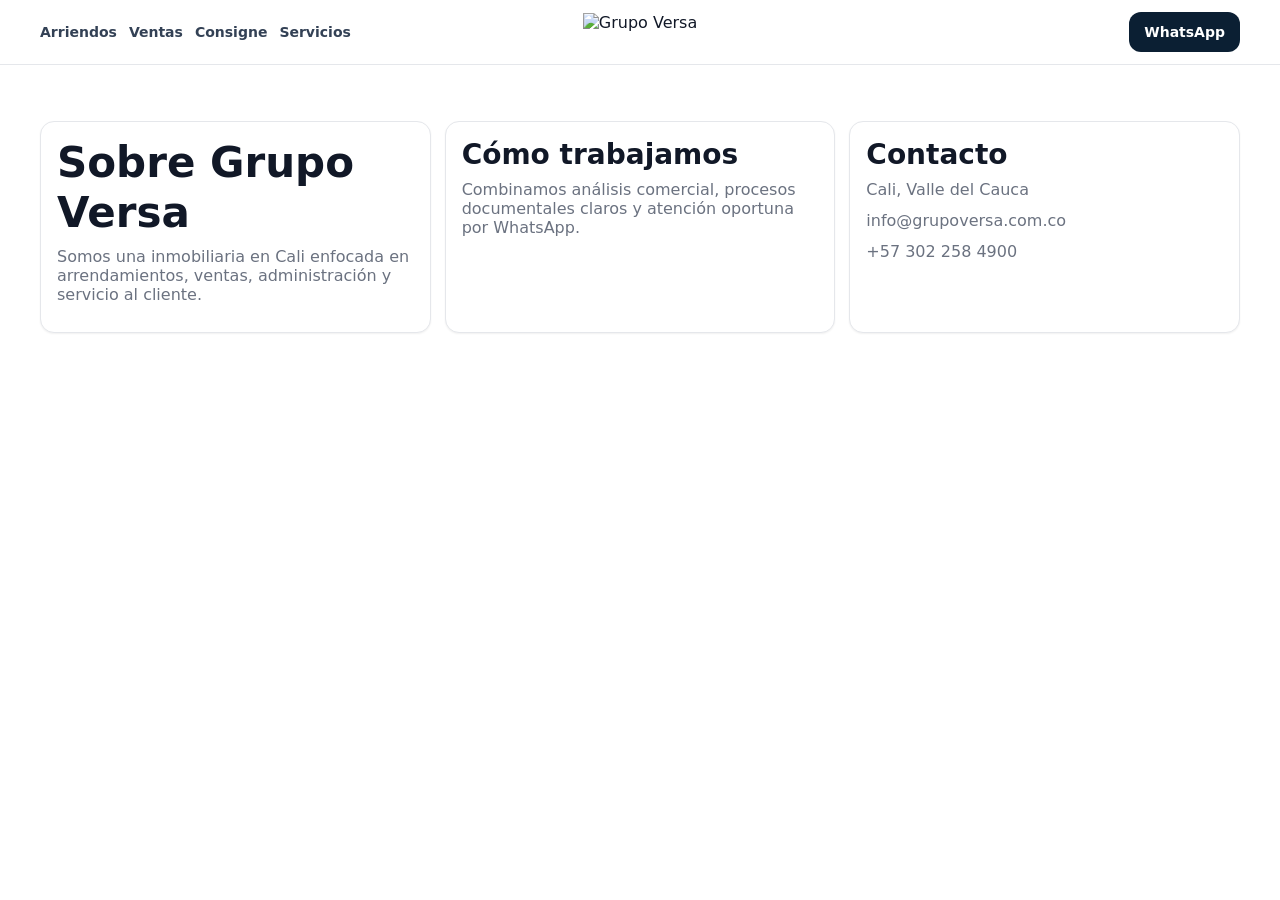
==== commit 71046fd6: "6" ====
--- a/about.html
+++ b/about.html
@@ -1,182 +1,65 @@
 <!doctype html>
 <html lang="es">
 <head>
-  <meta charset="UTF-8">
-  <meta name="viewport" content="width=device-width, initial-scale=1.0">
-  <title>Grupo Versa | Nosotros</title>
-  <link rel="preload" href="./content.json?v=102" as="fetch" crossorigin="anonymous">
-  <link rel="stylesheet" href="./styles.css?v=102">
+  <meta charset="utf-8">
+  <meta name="viewport" content="width=device-width,initial-scale=1">
+  <title>Nosotros | Grupo Versa</title>
+  <link rel="stylesheet" href="./styles.css?v=99">
 </head>
 <body data-page="about">
-  <a class="skip-link" href="#main">Saltar al contenido</a>
-
-  <div class="topbar">
-    <div class="container topbar-wrap">
-      <p><strong data-bind="brand.name">Grupo Versa Colombia SAS</strong></p>
-      <p><span data-bind="contact.phones[0]">302 258 4900</span> · <span data-bind="contact.address">Calle 9C #49-45, Cali</span></p>
-    </div>
-  </div>
-
+  <a class="skip-link" href="#main-content">Saltar al contenido</a>
   <header class="site-header">
-    <div class="container header-grid">
-      <button class="btn btn-ghost menu-toggle" id="openMobileNav" type="button" aria-label="Abrir menú" aria-controls="mobileNavDrawer" aria-expanded="false">☰</button>
+    <div class="container header-shell">
       <nav class="nav-left" aria-label="Principal">
-        <a href="./search.html?operacion=arriendo">Arriendos</a>
-        <a href="./search.html?operacion=venta">Ventas</a>
-        <a href="./index.html#servicios">Servicios</a>
-        <a href="./about.html">Nosotros</a>
+        <a href="./search.html?op=arriendo">Arriendos</a>
+        <a href="./search.html?op=venta">Ventas</a>
+        <a href="./index.html#consigne">Consigne</a>
+        <a href="./index.html#services">Servicios</a>
       </nav>
-      <a class="brand" href="./index.html" aria-label="Grupo Versa">
-        <img class="brand-logo" src="./assets/logo-grupo-versa-header.png" onerror="this.onerror=null;this.src='./assets/logo-grupo-versa.png';" alt="Grupo Versa">
+      <a class="brand-center" href="./index.html" aria-label="Grupo Versa">
+        <picture>
+          <source srcset="./assets/logo.svg" type="image/svg+xml">
+          <img src="./assets/logo.png" alt="Grupo Versa" class="brand-logo">
+        </picture>
       </a>
       <div class="nav-right">
-        <div class="dropdown zc-desktop">
-          <button class="btn btn-secondary zc-trigger" type="button" aria-expanded="false">Ver zona clientes</button>
-          <div class="dropdown-menu" role="menu" aria-label="Zona clientes">
-            <div class="dropdown-grid">
-              <div class="dropdown-group">
-                <h4>Arrendatarios</h4>
-                <a data-bind="clientsZone.arrendatarios[0].url" data-bind-attr="href" href="./clients.html#pagar">Pagar arriendo</a>
-                <a data-bind="clientsZone.arrendatarios[1].url" data-bind-attr="href" href="./clients.html#cupon">Cupón</a>
-                <a data-bind="clientsZone.arrendatarios[2].url" data-bind-attr="href" href="./clients.html#requisitos">Requisitos</a>
-                <a data-bind="clientsZone.arrendatarios[3].url" data-bind-attr="href" href="./clients.html#tutoriales">Tutoriales</a>
-              </div>
-              <div class="dropdown-group">
-                <h4>Propietarios</h4>
-                <a data-bind="clientsZone.propietarios[0].url" data-bind-attr="href" href="./clients.html#estados">Estados de cuenta</a>
-                <a data-bind="clientsZone.propietarios[1].url" data-bind-attr="href" href="./clients.html#certificados">Certificados</a>
-              </div>
-            </div>
-          </div>
-        </div>
-        <button class="btn btn-secondary zc-mobile-trigger" id="openClients" type="button" aria-expanded="false" aria-controls="clientsDrawer">Ver zona clientes</button>
-        <a class="btn btn-primary" data-whatsapp-fallback="true" data-bind="contact.whatsapp" data-bind-attr="href" href="https://wa.me/573022584900" target="_blank" rel="noopener">Hablar por WhatsApp</a>
+        <a class="btn btn-primary" href="https://wa.me/573022584900" target="_blank" rel="noopener">WhatsApp</a>
+      </div>
+      <button class="mobile-menu-btn" id="mobileMenuOpen" aria-label="Abrir menú" type="button">☰</button>
+    </div>
+  </header>
+  <aside class="mobile-drawer" id="mobileDrawer" aria-hidden="true">
+    <div class="drawer-head">
+      <strong>Menú</strong>
+      <button class="mobile-menu-btn" id="mobileMenuClose" aria-label="Cerrar menú" type="button">✕</button>
+    </div>
+    <a href="./index.html">Inicio</a>
+    <a href="./search.html">Buscar inmuebles</a>
+    <a href="./clients.html">Zona clientes</a>
+  </aside>
+
+  <main id="main-content" class="section">
+    <div class="container">
+      <div class="about-grid">
+        <article class="about-card">
+          <h1>Sobre Grupo Versa</h1>
+          <p>Somos una inmobiliaria en Cali enfocada en arrendamientos, ventas, administración y servicio al cliente.</p>
+        </article>
+        <article class="about-card">
+          <h2>Cómo trabajamos</h2>
+          <p>Combinamos análisis comercial, procesos documentales claros y atención oportuna por WhatsApp.</p>
+        </article>
+        <article class="about-card">
+          <h2>Contacto</h2>
+          <p>Cali, Valle del Cauca</p>
+          <p><a href="mailto:info@grupoversa.com.co">info@grupoversa.com.co</a></p>
+          <p><a href="https://wa.me/573022584900" target="_blank" rel="noopener">+57 302 258 4900</a></p>
+        </article>
       </div>
     </div>
-  </header>
-
-  <div id="overlay" class="overlay" hidden></div>
-  <aside id="clientsDrawer" class="drawer" role="dialog" aria-modal="true" aria-labelledby="clientsDrawerTitle" hidden>
-    <div class="drawer-head">
-      <h2 id="clientsDrawerTitle">Zona clientes</h2>
-      <button class="drawer-close" type="button" data-close-drawer="clientsDrawer" aria-label="Cerrar zona clientes">✕</button>
-    </div>
-    <div class="drawer-grid">
-      <section>
-        <h3>Arrendatarios</h3>
-        <a data-bind="clientsZone.arrendatarios[0].url" data-bind-attr="href" href="./clients.html#pagar">Pagar arriendo</a>
-        <a data-bind="clientsZone.arrendatarios[1].url" data-bind-attr="href" href="./clients.html#cupon">Cupón</a>
-        <a data-bind="clientsZone.arrendatarios[2].url" data-bind-attr="href" href="./clients.html#requisitos">Requisitos</a>
-      </section>
-      <section>
-        <h3>Propietarios</h3>
-        <a data-bind="clientsZone.propietarios[0].url" data-bind-attr="href" href="./clients.html#estados">Estados de cuenta</a>
-        <a data-bind="clientsZone.propietarios[1].url" data-bind-attr="href" href="./clients.html#certificados">Certificados</a>
-      </section>
-    </div>
-  </aside>
-  <aside id="mobileNavDrawer" class="drawer drawer-nav" role="dialog" aria-modal="true" aria-labelledby="mobileNavTitle" hidden>
-    <div class="drawer-head">
-      <h2 id="mobileNavTitle">Menú principal</h2>
-      <button class="drawer-close" type="button" data-close-drawer="mobileNavDrawer" aria-label="Cerrar menú">✕</button>
-    </div>
-    <nav class="mobile-links" aria-label="Navegación móvil">
-      <a href="./search.html?operacion=arriendo">Arriendos</a>
-      <a href="./search.html?operacion=venta">Ventas</a>
-      <a href="./index.html#servicios">Servicios</a>
-      <a href="./about.html">Nosotros</a>
-      <a href="./clients.html">Zona clientes</a>
-      <a data-whatsapp-fallback="true" data-bind="contact.whatsapp" data-bind-attr="href" href="https://wa.me/573022584900" target="_blank" rel="noopener">Hablar por WhatsApp</a>
-    </nav>
-  </aside>
-
-  <main id="main">
-    <section class="section">
-      <div class="container split-panels">
-        <article class="panel-card">
-          <p class="kicker">Nuestra historia</p>
-          <h1>Grupo Versa: visión inmobiliaria con base tecnológica</h1>
-          <p class="lead" data-bind="about.summary">Grupo Versa Colombia SAS es una inmobiliaria caleña con enfoque en arrendamientos, administración y ventas, impulsando procesos ágiles apoyados por herramientas digitales.</p>
-          <p data-bind="about.promise">Nuestra meta es ofrecer una experiencia tecnológica, confiable y humana para cada operación inmobiliaria.</p>
-        </article>
-        <article class="panel-card">
-          <p class="kicker">Información de contacto</p>
-          <h3>Oficina principal</h3>
-          <p><strong>Dirección:</strong> <span data-bind="contact.address">Calle 9C #49-45, Cali, Valle del Cauca</span></p>
-          <p><strong>Ciudad:</strong> <span data-bind="brand.city">Cali</span></p>
-          <p><strong>Teléfonos:</strong> <span data-bind="contact.phones[0]">302 258 4900</span> / <span data-bind="contact.phones[1]">317 801 6459</span></p>
-          <p><strong>Horario:</strong> <span data-bind="contact.hours">Lunes a viernes · 8:00 a.m. a 5:00 p.m.</span></p>
-          <a class="btn btn-primary" data-whatsapp-fallback="true" data-bind="contact.whatsapp" data-bind-attr="href" href="https://wa.me/573022584900" target="_blank" rel="noopener">Solicitar asesoría</a>
-        </article>
-      </div>
-    </section>
-
-    <section class="section section-soft">
-      <div class="container">
-        <div class="section-head">
-          <div>
-            <p class="kicker">Especialidades</p>
-            <h2>Qué hacemos mejor</h2>
-          </div>
-        </div>
-        <div class="services-grid">
-          <article class="service-card">
-            <h3>Arrendamientos</h3>
-            <p>Promoción de inmuebles, estudios de viabilidad y formalización del contrato.</p>
-          </article>
-          <article class="service-card">
-            <h3>Administración</h3>
-            <p>Control de cartera, soporte de mantenimiento y atención al cliente final.</p>
-          </article>
-          <article class="service-card">
-            <h3>Ventas</h3>
-            <p>Estrategia comercial, negociación y cierre seguro de activos inmobiliarios.</p>
-          </article>
-        </div>
-      </div>
-    </section>
   </main>
 
-  <footer class="site-footer">
-    <div class="container footer-grid">
-      <div>
-        <img class="footer-logo" src="./assets/logo-grupo-versa-header.png" onerror="this.onerror=null;this.src='./assets/logo-grupo-versa.png';" alt="Grupo Versa">
-        <p class="muted" data-bind="brand.tagline">Arrendamientos, ventas, avalúos y administración inmobiliaria</p>
-        <p class="muted"><span data-bind="contact.address">Calle 9C #49-45, Cali, Valle del Cauca</span></p>
-      </div>
-      <div>
-        <h4>Empresa</h4>
-        <a href="./about.html">Nosotros</a>
-        <a href="./index.html#servicios">Servicios</a>
-        <a href="./search.html">Catálogo</a>
-      </div>
-      <div>
-        <h4>Zona clientes</h4>
-        <a href="./clients.html#pagar">Pagar arriendo</a>
-        <a href="./clients.html#estados">Estados de cuenta</a>
-        <a href="./clients.html#certificados">Certificados</a>
-      </div>
-      <div>
-        <h4>Conecta con Versa</h4>
-        <div class="social-row">
-          <a class="social-chip" data-whatsapp-fallback="true" data-bind="contact.whatsapp" data-bind-attr="href" href="https://wa.me/573022584900" target="_blank" rel="noopener" aria-label="WhatsApp">
-            <svg viewBox="0 0 24 24" aria-hidden="true"><path fill="currentColor" d="M12.04 2a9.94 9.94 0 0 0-8.47 15.2L2 22l4.94-1.54A9.95 9.95 0 1 0 12.04 2Zm5.8 13.76c-.24.67-1.37 1.27-1.9 1.35-.49.08-1.1.12-1.78-.1-.42-.14-.96-.31-1.66-.61-2.91-1.26-4.8-4.2-4.95-4.4-.15-.2-1.18-1.58-1.18-3.01 0-1.43.75-2.14 1.02-2.43.27-.29.59-.36.79-.36.2 0 .4 0 .58.01.19.01.43-.07.67.51.24.58.81 2.01.88 2.16.07.15.12.32.02.52-.1.2-.15.32-.3.49-.15.17-.31.38-.44.51-.15.15-.31.31-.13.6.18.3.81 1.33 1.73 2.16 1.19 1.06 2.18 1.39 2.48 1.54.3.15.47.13.64-.08.17-.2.74-.86.93-1.15.2-.29.39-.24.67-.15.27.1 1.73.81 2.02.96.3.15.49.22.57.35.08.12.08.71-.16 1.38Z"/></svg>
-          </a>
-          <a class="social-chip" data-bind="social.facebook" data-bind-attr="href" href="https://www.facebook.com/grupoversacolombia/" target="_blank" rel="noopener" aria-label="Facebook">
-            <svg viewBox="0 0 24 24" aria-hidden="true"><path fill="currentColor" d="M13.5 22v-8h2.7l.4-3h-3.1V9.1c0-.9.3-1.5 1.6-1.5h1.7V5c-.3 0-1.4-.1-2.6-.1-2.6 0-4.4 1.6-4.4 4.5V11H7v3h2.8v8h3.7Z"/></svg>
-          </a>
-          <a class="social-chip" data-bind="social.instagram" data-bind-attr="href" href="https://www.instagram.com/grupoversacolombia/" target="_blank" rel="noopener" aria-label="Instagram">
-            <svg viewBox="0 0 24 24" aria-hidden="true"><path fill="currentColor" d="M7.75 2h8.5A5.75 5.75 0 0 1 22 7.75v8.5A5.75 5.75 0 0 1 16.25 22h-8.5A5.75 5.75 0 0 1 2 16.25v-8.5A5.75 5.75 0 0 1 7.75 2Zm-.2 1.9A3.65 3.65 0 0 0 3.9 7.55v8.9a3.65 3.65 0 0 0 3.65 3.65h8.9a3.65 3.65 0 0 0 3.65-3.65v-8.9a3.65 3.65 0 0 0-3.65-3.65h-8.9Zm9.95 1.45a1.2 1.2 0 1 1 0 2.4 1.2 1.2 0 0 1 0-2.4ZM12 7a5 5 0 1 1 0 10 5 5 0 0 1 0-10Zm0 1.9a3.1 3.1 0 1 0 0 6.2 3.1 3.1 0 0 0 0-6.2Z"/></svg>
-          </a>
-        </div>
-      </div>
-    </div>
-    <div class="container footer-bottom">
-      <p>© <span data-bind="brand.shortName">Grupo Versa</span> · Todos los derechos reservados.</p>
-    </div>
-  </footer>
-
-  <script src="./data.js?v=102"></script>
-  <script src="./app.js?v=102"></script>
+  <script src="./data.js?v=99"></script>
+  <script src="./app.js?v=99"></script>
 </body>
 </html>
--- a/styles.css
+++ b/styles.css
@@ -1,15 +1,16 @@
 :root {
-  --navy: #0b1f33;
-  --copper: #b76a2a;
-  --offwhite: #f6f7f9;
+  --navy: #0B1F33;
+  --copper: #B76A2A;
+  --offwhite: #F6F7F9;
   --text: #111827;
-  --muted: #6b7280;
-  --border: #e5e7eb;
-  --card: #ffffff;
-  --radius: 12px;
-  --pill: 999px;
-  --shadow-sm: 0 2px 10px rgba(15, 23, 42, 0.08);
-  --shadow-md: 0 8px 24px rgba(15, 23, 42, 0.12);
+  --muted: #6B7280;
+  --border: #E5E7EB;
+  --card: #FFFFFF;
+  --shadow-sm: 0 1px 2px rgba(0, 0, 0, 0.06);
+  --shadow-md: 0 10px 26px rgba(11, 31, 51, 0.12);
+  --radius: 14px;
+  --radius-sm: 10px;
+  --section-space: 56px;
 }
 
 *,
@@ -22,116 +23,112 @@
 body {
   margin: 0;
   padding: 0;
-}
-
-body {
-  font-family: "Segoe UI", "Inter", sans-serif;
+  font-family: ui-sans-serif, system-ui, -apple-system, Segoe UI, Roboto, Arial, "Noto Sans", "Liberation Sans", sans-serif;
   color: var(--text);
-  background: var(--offwhite);
-  line-height: 1.45;
-}
-
-[hidden] {
-  display: none !important;
+  background: #fff;
 }
 
 a {
   color: inherit;
+  text-decoration: none;
+}
+
+img {
+  max-width: 100%;
+  display: block;
 }
 
 .container {
-  width: min(1180px, calc(100% - 2rem));
-  margin-inline: auto;
+  width: min(1200px, calc(100% - 32px));
+  margin: 0 auto;
+}
+
+.section {
+  padding: var(--section-space) 0;
+}
+
+.section-soft {
+  background: var(--offwhite);
 }
 
 .skip-link {
   position: absolute;
-  left: -9999px;
-  top: 12px;
-  z-index: 9999;
-  background: #fff;
-  color: var(--navy);
-  border: 1px solid var(--border);
-  border-radius: 10px;
-  padding: 10px 12px;
+  top: -50px;
+  left: 10px;
+  z-index: 999;
+  background: #fff;
+  border: 1px solid var(--border);
+  border-radius: 8px;
+  padding: 8px 10px;
 }
 
 .skip-link:focus {
-  left: 12px;
+  top: 10px;
 }
 
 .site-header {
   position: sticky;
   top: 0;
   z-index: 100;
-  background: rgba(246, 247, 249, 0.95);
+  background: rgba(255, 255, 255, 0.96);
+  border-bottom: 1px solid var(--border);
   backdrop-filter: blur(8px);
-  border-bottom: 1px solid var(--border);
-}
-
-.header-grid {
-  min-height: 80px;
+}
+
+.header-shell {
+  min-height: 64px;
   display: grid;
   grid-template-columns: 1fr auto 1fr;
   align-items: center;
-  gap: 16px;
-}
-
-.menu-toggle {
-  display: none;
-  width: 44px;
-  height: 44px;
-  border-radius: 12px;
-  border: 1px solid var(--border);
-  background: #fff;
-  color: var(--navy);
-}
-
-.nav-left {
+  gap: 12px;
+}
+
+.nav-left,
+.nav-right {
   display: flex;
   align-items: center;
-  gap: 28px;
+  gap: 12px;
+}
+
+.nav-right {
+  justify-content: flex-end;
 }
 
 .nav-left a {
-  text-decoration: none;
+  font-size: 14px;
   font-weight: 700;
-}
-
-.brand {
+  color: #334155;
+  padding: 6px 0;
+}
+
+.nav-left a:hover {
+  color: var(--navy);
+}
+
+.brand-center {
   justify-self: center;
   display: inline-flex;
   align-items: center;
-  text-decoration: none;
-}
-
-.brand img {
-  height: 50px;
+}
+
+.brand-logo {
+  height: 38px;
   width: auto;
   object-fit: contain;
-  display: block;
-}
-
-.nav-right {
-  justify-self: end;
-  display: inline-flex;
-  align-items: center;
-  gap: 12px;
 }
 
 .btn {
-  height: 44px;
-  padding: 0 20px;
-  border-radius: var(--pill);
+  height: 40px;
   border: 1px solid transparent;
+  border-radius: 12px;
+  padding: 0 14px;
+  font-size: 14px;
   font-weight: 700;
-  font-size: 1rem;
-  text-decoration: none;
   display: inline-flex;
   align-items: center;
   justify-content: center;
   cursor: pointer;
-  transition: transform 0.15s ease, box-shadow 0.15s ease, background-color 0.15s ease;
+  transition: 160ms ease;
 }
 
 .btn:hover {
@@ -141,499 +138,895 @@
 .btn-primary {
   background: var(--navy);
   color: #fff;
-  border-color: #071321;
-  box-shadow: var(--shadow-sm);
+}
+
+.btn-primary:hover {
+  background: #081829;
 }
 
 .btn-secondary {
-  background: #fff;
+  border-color: var(--navy);
   color: var(--navy);
-  border-color: var(--navy);
-}
-
-.btn-block {
+  background: #fff;
+}
+
+.btn-secondary:hover {
+  background: #f8fafc;
+}
+
+.btn-ghost {
+  background: transparent;
+  color: var(--navy);
+}
+
+.btn-ghost:hover {
+  background: #f1f5f9;
+}
+
+.full {
   width: 100%;
 }
 
-.dropdown {
+.menu-dropdown {
   position: relative;
 }
 
 .dropdown-menu {
   position: absolute;
   right: 0;
-  top: calc(100% + 10px);
-  width: min(520px, 92vw);
-  background: var(--card);
-  border: 1px solid var(--border);
-  border-radius: 14px;
+  top: calc(100% + 8px);
+  width: 220px;
+  background: #fff;
+  border: 1px solid var(--border);
+  border-radius: var(--radius);
   box-shadow: var(--shadow-md);
-  padding: 14px;
-  display: none;
-}
-
-.dropdown.open .dropdown-menu {
-  display: block;
-}
-
-.zc-grid {
-  display: grid;
-  grid-template-columns: 1fr 1fr;
-  gap: 12px;
-}
-
-.zc-title {
-  margin: 0 0 8px;
-  color: var(--navy);
-  font-weight: 800;
+  padding: 8px;
+  opacity: 0;
+  visibility: hidden;
+  transform: translateY(8px);
+  transition: 160ms ease;
+}
+
+.menu-dropdown:hover .dropdown-menu,
+.menu-dropdown.is-open .dropdown-menu {
+  opacity: 1;
+  visibility: visible;
+  transform: translateY(0);
 }
 
 .dropdown-menu a {
   display: block;
-  text-decoration: none;
-  padding: 8px 10px;
+  font-size: 14px;
+  font-weight: 600;
+  color: #1f2937;
   border-radius: 10px;
+  padding: 10px;
 }
 
 .dropdown-menu a:hover {
-  background: #eef2f7;
-}
-
-.hero-section {
-  min-height: clamp(300px, 46vh, 430px);
-  padding: 24px 0 30px;
-  background-image: linear-gradient(90deg, rgba(8, 22, 39, 0.6), rgba(8, 22, 39, 0.36)), url("./assets/fondo.jpg");
-  background-size: cover;
-  background-position: center;
-}
-
-.hero-grid {
-  display: grid;
-  grid-template-columns: minmax(0, 1fr) minmax(360px, 0.95fr);
-  gap: 20px;
-  align-items: end;
-}
-
-.hero-title {
-  margin: 0 0 14px;
-  color: #fff;
-  font-size: clamp(2.1rem, 5vw, 4.2rem);
-  line-height: 0.98;
-  letter-spacing: -0.02em;
-  max-width: 12ch;
-}
-
-.hero-quick-clients {
-  max-width: 620px;
-  background: rgba(7, 20, 34, 0.42);
-  border: 1px solid rgba(255, 255, 255, 0.24);
-  border-radius: 16px;
-  padding: 12px;
-}
-
-.hero-clients-title {
-  margin: 0 0 8px;
-  color: #fff;
+  background: #f8fafc;
+}
+
+.mobile-menu-btn,
+.mobile-drawer {
+  display: none;
+}
+
+.hero-wrap {
+  padding: 38px 0 20px;
+  background:
+    radial-gradient(circle at 10% 10%, rgba(183, 106, 42, 0.15), transparent 34%),
+    linear-gradient(180deg, var(--offwhite), #fff);
+}
+
+.hero-card {
+  background: #fff;
+  border: 1px solid var(--border);
+  border-radius: 20px;
+  box-shadow: var(--shadow-md);
+  padding: 22px;
+}
+
+.hero-card-tabs {
+  display: inline-flex;
+  border: 1px solid var(--border);
+  border-radius: 999px;
+  padding: 4px;
+  background: #f8fafc;
+}
+
+.hero-panel-tab {
+  height: 38px;
+  border: 0;
+  background: transparent;
+  border-radius: 999px;
+  padding: 0 16px;
+  font-size: 13px;
   font-weight: 700;
-}
-
-.hero-clients-grid {
-  display: grid;
-  grid-template-columns: 1fr 1fr;
-  gap: 8px;
-}
-
-.hero-clients-grid a {
-  text-decoration: none;
-  color: #fff;
-  border: 1px solid rgba(255, 255, 255, 0.24);
-  border-radius: 12px;
-  padding: 9px 10px;
-  background: rgba(255, 255, 255, 0.06);
-  font-weight: 650;
-}
-
-.search-card {
-  background: var(--card);
-  border: 1px solid var(--border);
-  border-radius: 18px;
-  box-shadow: var(--shadow-md);
-  padding: 18px;
-}
-
-.search-card h2 {
-  margin: 0 0 12px;
-  color: var(--navy);
-  font-size: 1.9rem;
-  line-height: 1.05;
-}
-
-.mode-tabs {
-  display: inline-flex;
-  gap: 8px;
-  margin-bottom: 10px;
-}
-
-.mode-tab {
-  border: 1px solid var(--border);
-  border-radius: var(--pill);
-  background: #fff;
-  padding: 8px 12px;
-  font-weight: 700;
-  color: var(--navy);
+  color: #475569;
   cursor: pointer;
 }
 
-.mode-tab .count {
-  display: inline-flex;
-  align-items: center;
-  justify-content: center;
-  min-width: 22px;
-  height: 22px;
-  border-radius: 999px;
-  background: #dbe2eb;
-  margin-left: 6px;
-  font-size: 0.83rem;
-}
-
-.mode-tab.is-active {
+.hero-panel-tab.is-active {
   background: var(--navy);
   color: #fff;
-  border-color: var(--navy);
-}
-
-.mode-tab.is-active .count {
-  background: rgba(255, 255, 255, 0.2);
+}
+
+.hero-panel {
+  display: none;
+  margin-top: 18px;
+}
+
+.hero-panel.is-active {
+  display: block;
+}
+
+h1,
+h2,
+h3 {
+  margin: 0;
+  line-height: 1.2;
+}
+
+h1 {
+  font-size: 42px;
+  font-weight: 800;
+}
+
+h2 {
+  font-size: 28px;
+  font-weight: 800;
+}
+
+h3 {
+  font-size: 19px;
+  font-weight: 800;
+}
+
+p {
+  margin: 0;
+}
+
+.hero-panel p {
+  color: var(--muted);
+  margin-top: 8px;
+  margin-bottom: 18px;
+}
+
+.hero-search-grid {
+  display: grid;
+  grid-template-columns: 1.15fr 1fr 0.9fr 0.9fr 0.85fr 0.8fr;
+  gap: 10px;
+  align-items: center;
+}
+
+.appraisal-grid {
+  grid-template-columns: repeat(6, 1fr);
+}
+
+.segmented-control {
+  display: inline-flex;
+  border: 1px solid var(--border);
+  background: #f8fafc;
+  border-radius: 999px;
+  padding: 4px;
+}
+
+.segmented-btn {
+  height: 42px;
+  border: 0;
+  border-radius: 999px;
+  padding: 0 14px;
+  background: transparent;
+  font-weight: 700;
+  font-size: 13px;
+  color: #475569;
+  cursor: pointer;
+}
+
+.segmented-btn.is-active {
+  background: var(--navy);
   color: #fff;
-}
-
-.search-grid {
-  display: grid;
-  grid-template-columns: 1fr 1fr;
-  gap: 10px;
-  margin-bottom: 14px;
-}
-
-.search-grid label {
-  display: grid;
-  gap: 6px;
-  font-size: 0.95rem;
-  font-weight: 600;
-  color: var(--muted);
 }
 
 input,
 select {
+  width: 100%;
   height: 44px;
-  border: 1px solid #d2d7e0;
   border-radius: 12px;
+  border: 1px solid var(--border);
+  background: #fff;
+  color: var(--text);
+  font-size: 14px;
+  font-weight: 600;
   padding: 0 12px;
-  font: inherit;
-  color: var(--text);
-  background: #fff;
 }
 
 input:focus,
-select:focus,
-.btn:focus,
-.mode-tab:focus {
-  outline: 3px solid rgba(11, 31, 51, 0.18);
-  outline-offset: 1px;
-}
-
-.section {
-  padding: 48px 0;
-}
-
-.section-muted {
-  background: #eef1f5;
-}
-
-.section-title {
-  margin: 0 0 18px;
+select:focus {
+  outline: none;
+  border-color: #94a3b8;
+  box-shadow: 0 0 0 3px rgba(148, 163, 184, 0.2);
+}
+
+.section-head {
+  display: flex;
+  align-items: center;
+  justify-content: space-between;
+  margin-bottom: 18px;
+  gap: 10px;
+}
+
+.section-head a {
   color: var(--navy);
-  font-size: 2rem;
+  font-weight: 700;
+  font-size: 14px;
 }
 
 .services-grid {
   display: grid;
-  grid-template-columns: repeat(3, minmax(0, 1fr));
+  grid-template-columns: repeat(4, 1fr);
   gap: 14px;
 }
 
 .service-card {
-  background: #fff;
+  background: var(--card);
   border: 1px solid var(--border);
   border-radius: var(--radius);
-  padding: 16px;
   box-shadow: var(--shadow-sm);
-}
-
-.service-card h3 {
-  margin: 0 0 8px;
-  color: var(--navy);
+  padding: 18px;
+}
+
+.service-card img {
+  width: 28px;
+  height: 28px;
+  margin-bottom: 12px;
 }
 
 .service-card p {
-  margin: 0;
+  margin-top: 6px;
   color: var(--muted);
-}
-
-.listing-grid {
-  display: grid;
-  grid-template-columns: repeat(3, minmax(0, 1fr));
+  font-size: 14px;
+}
+
+.top-tabs {
+  display: inline-flex;
+  border: 1px solid var(--border);
+  border-radius: 999px;
+  padding: 4px;
+  margin-bottom: 16px;
+  background: #fff;
+}
+
+.result-tab {
+  border: 0;
+  background: transparent;
+  color: #475569;
+  font-size: 13px;
+  font-weight: 700;
+  border-radius: 999px;
+  height: 38px;
+  padding: 0 14px;
+  cursor: pointer;
+}
+
+.result-tab span {
+  margin-left: 6px;
+  font-size: 12px;
+}
+
+.result-tab.is-active {
+  background: var(--navy);
+  color: #fff;
+}
+
+.property-grid {
+  display: grid;
+  grid-template-columns: repeat(3, 1fr);
   gap: 14px;
 }
 
-.listing-card {
-  background: #fff;
-  border: 1px solid var(--border);
-  border-radius: 14px;
+.property-card,
+.result-card {
+  background: #fff;
+  border: 1px solid var(--border);
+  border-radius: var(--radius);
+  box-shadow: var(--shadow-sm);
   overflow: hidden;
-  box-shadow: var(--shadow-sm);
-}
-
-.listing-media {
+  transition: transform 160ms ease, border-color 160ms ease, box-shadow 160ms ease;
+}
+
+.property-card:hover,
+.result-card:hover {
+  transform: translateY(-2px);
+  border-color: #cbd5e1;
+  box-shadow: var(--shadow-md);
+}
+
+.card-media,
+.result-media {
   position: relative;
   aspect-ratio: 16 / 10;
-  background: linear-gradient(130deg, #e8edf5, #dbe3ef);
-}
-
-.listing-media img {
+  overflow: hidden;
+  background: #e2e8f0;
+}
+
+.card-media img,
+.result-media img {
   width: 100%;
   height: 100%;
   object-fit: cover;
-  display: block;
-}
-
-.listing-body {
-  padding: 12px;
-}
-
-.listing-price {
-  margin: 0 0 4px;
+}
+
+.media-badges {
+  position: absolute;
+  top: 10px;
+  left: 10px;
+  display: inline-flex;
+  gap: 6px;
+}
+
+.badge {
+  border-radius: 999px;
+  padding: 4px 8px;
+  font-size: 11px;
+  font-weight: 700;
+}
+
+.badge.is-new {
+  background: #fff;
+  color: #334155;
+}
+
+.badge.is-featured {
+  background: var(--copper);
+  color: #fff;
+}
+
+.fav-btn {
+  position: absolute;
+  top: 10px;
+  right: 10px;
+  width: 34px;
+  height: 34px;
+  border: 1px solid #fff;
+  background: rgba(255, 255, 255, 0.95);
+  border-radius: 999px;
+  font-size: 14px;
+  cursor: pointer;
+}
+
+.fav-btn.is-active {
+  background: var(--navy);
+  color: #fff;
+}
+
+.card-body,
+.result-body {
+  padding: 14px;
+}
+
+.card-body h3,
+.result-body h3 {
+  font-size: 17px;
+}
+
+.price {
+  margin-top: 8px;
+  font-size: 22px;
+  font-weight: 800;
   color: var(--navy);
-  font-size: 1.25rem;
-  font-weight: 800;
-}
-
-.listing-title {
-  margin: 0 0 4px;
-  font-size: 1.05rem;
-}
-
-.listing-location {
-  margin: 0 0 8px;
+}
+
+.muted {
   color: var(--muted);
-}
-
-.listing-specs {
+  font-size: 14px;
+}
+
+.specs {
+  margin-top: 6px;
+  font-size: 13px;
+  color: #475569;
+  font-weight: 700;
+}
+
+.card-actions {
+  margin-top: 12px;
   display: flex;
-  gap: 10px;
-  font-size: 0.92rem;
-  color: #1f2937;
-}
-
-.listing-source {
-  margin-top: 8px;
-  font-size: 0.85rem;
+  gap: 8px;
+  flex-wrap: wrap;
+}
+
+.result-list {
+  display: grid;
+  gap: 12px;
+}
+
+.result-card {
+  display: grid;
+  grid-template-columns: 220px 1fr;
+}
+
+.result-top {
+  display: flex;
+  align-items: center;
+  gap: 6px;
+  margin-bottom: 6px;
+}
+
+.result-top .fav-btn {
+  position: static;
+  margin-left: auto;
+}
+
+.empty-state {
+  border: 1px dashed #cbd5e1;
+  border-radius: var(--radius);
+  background: #fff;
+  padding: 20px;
+  text-align: center;
+}
+
+.empty-state h3 {
+  font-size: 18px;
+}
+
+.empty-state p {
   color: var(--muted);
-}
-
-.listing-source a {
-  color: var(--navy);
-}
-
-.two-panels {
-  display: grid;
-  grid-template-columns: 1fr 1fr;
-  gap: 14px;
-}
-
-.panel {
-  background: #fff;
-  border: 1px solid var(--border);
-  border-radius: 14px;
-  padding: 18px;
-}
-
-.panel-kicker {
-  margin: 0 0 8px;
-  text-transform: uppercase;
-  letter-spacing: 0.06em;
-  color: var(--copper);
-  font-size: 0.84rem;
-  font-weight: 800;
-}
-
-.panel h3 {
-  margin: 0 0 10px;
-  color: var(--navy);
-  font-size: 2rem;
-  line-height: 1.05;
-}
-
-.panel p {
-  color: var(--muted);
-}
-
-.panel ul {
-  margin: 0 0 14px;
-  padding-left: 1.2rem;
-}
-
-.site-footer {
-  border-top: 1px solid var(--border);
-  background: #fff;
-  margin-top: 22px;
-}
-
-.footer-grid {
-  display: grid;
-  grid-template-columns: 1.2fr 1fr 1fr;
-  gap: 20px;
-  padding: 34px 0 16px;
-}
-
-.footer-brand img {
-  height: 48px;
-  width: auto;
-  display: block;
-}
-
-.footer-title {
-  margin: 0 0 8px;
-  color: var(--navy);
-  font-weight: 800;
-}
-
-.site-footer a {
-  display: block;
-  text-decoration: none;
-  margin: 0 0 6px;
-}
-
-.site-footer p {
-  margin: 0 0 6px;
-  color: var(--muted);
-}
-
-.footer-bottom {
-  border-top: 1px solid var(--border);
-  padding: 12px 0 20px;
-  color: var(--muted);
-  font-size: 0.92rem;
-}
-
-.mobile-drawer {
-  position: fixed;
-  inset: 0;
-  background: rgba(0, 0, 0, 0.4);
-  z-index: 120;
-  display: flex;
-}
-
-.mobile-drawer-card {
-  width: min(360px, 88vw);
-  background: #fff;
-  border-right: 1px solid var(--border);
-  padding: 14px;
-}
-
-.mobile-drawer-head {
+  margin: 8px 0 14px;
+}
+
+.consigne-box {
+  border: 1px solid var(--border);
+  background: #fff;
+  border-radius: 18px;
+  padding: 20px;
+  box-shadow: var(--shadow-sm);
   display: flex;
   align-items: center;
   justify-content: space-between;
-}
-
-.mobile-title {
-  margin: 0;
+  gap: 14px;
+}
+
+.consigne-box p {
+  margin-top: 8px;
+  color: var(--muted);
+}
+
+.site-footer {
+  padding: 32px 0;
+  border-top: 1px solid var(--border);
+  background: #fcfcfd;
+}
+
+.footer-grid {
+  display: grid;
+  grid-template-columns: 1fr 1fr auto;
+  gap: 14px;
+  align-items: center;
+}
+
+.search-layout {
+  display: grid;
+  grid-template-columns: 58% 42%;
+  gap: 14px;
+}
+
+.search-toolbar {
+  position: sticky;
+  top: 74px;
+  z-index: 10;
+  border: 1px solid var(--border);
+  border-radius: var(--radius);
+  background: rgba(255, 255, 255, 0.98);
+  box-shadow: var(--shadow-sm);
+  padding: 10px;
+  display: grid;
+  grid-template-columns: 1fr 1fr 0.8fr 0.8fr 0.8fr 0.72fr auto;
+  gap: 8px;
+  margin-bottom: 12px;
+}
+
+.leaflet-map {
+  width: 100%;
+  height: 100%;
+  min-height: 520px;
+  border: 1px solid var(--border);
+  border-radius: var(--radius);
+  overflow: hidden;
+}
+
+.search-map-col {
+  position: sticky;
+  top: 74px;
+  height: calc(100vh - 90px);
+}
+
+.result-card.is-focus {
+  border-color: var(--copper);
+  box-shadow: 0 0 0 2px rgba(183, 106, 42, 0.2), var(--shadow-md);
+}
+
+.mobile-map-toggle {
+  display: none;
+}
+
+.property-layout {
+  display: grid;
+  grid-template-columns: minmax(0, 1fr) 320px;
+  gap: 18px;
+  align-items: start;
+}
+
+.gallery-main {
+  border: 1px solid var(--border);
+  border-radius: var(--radius);
+  overflow: hidden;
+  background: #e2e8f0;
+  aspect-ratio: 16 / 9;
+}
+
+.gallery-main img {
+  width: 100%;
+  height: 100%;
+  object-fit: cover;
+}
+
+.gallery-thumbs {
+  margin-top: 10px;
+  display: grid;
+  grid-template-columns: repeat(3, 1fr);
+  gap: 8px;
+}
+
+.thumb-btn {
+  border: 1px solid var(--border);
+  border-radius: 12px;
+  overflow: hidden;
+  background: #fff;
+  cursor: pointer;
+  padding: 0;
+}
+
+.thumb-btn img {
+  width: 100%;
+  height: 92px;
+  object-fit: cover;
+}
+
+.property-heading {
+  margin: 16px 0;
+}
+
+.property-price {
+  font-size: 30px;
   color: var(--navy);
   font-weight: 800;
-}
-
-.drawer-close {
-  border: 1px solid var(--border);
-  background: #fff;
-  border-radius: 10px;
-  width: 36px;
-  height: 36px;
-}
-
-.mobile-links a {
-  display: block;
-  text-decoration: none;
-  padding: 10px 10px;
-  border-radius: 10px;
-}
-
-.mobile-links a:hover {
-  background: #eef2f7;
-}
-
-.modal-open {
-  overflow: hidden;
-}
-
-@media (max-width: 1080px) {
-  .hero-grid {
+  margin-top: 6px;
+}
+
+.panel-card {
+  border: 1px solid var(--border);
+  border-radius: var(--radius);
+  background: #fff;
+  box-shadow: var(--shadow-sm);
+  padding: 16px;
+  margin-bottom: 12px;
+}
+
+.panel-card h2 {
+  font-size: 22px;
+  margin-bottom: 10px;
+}
+
+.amenities-list {
+  margin: 0;
+  padding-left: 20px;
+  display: grid;
+  grid-template-columns: repeat(2, minmax(0, 1fr));
+  gap: 8px 14px;
+}
+
+.details-table {
+  width: 100%;
+  border-collapse: collapse;
+}
+
+.details-table th,
+.details-table td {
+  text-align: left;
+  border-bottom: 1px solid var(--border);
+  padding: 10px 8px;
+  font-size: 14px;
+}
+
+.details-table th {
+  color: #475569;
+  font-weight: 700;
+  width: 180px;
+}
+
+.sticky-contact {
+  position: sticky;
+  top: 84px;
+  border: 1px solid var(--border);
+  border-radius: var(--radius);
+  background: #fff;
+  box-shadow: var(--shadow-md);
+  padding: 16px;
+}
+
+.sticky-contact p {
+  margin: 8px 0 14px;
+  color: var(--muted);
+}
+
+.property-map {
+  min-height: 320px;
+}
+
+.clients-grid {
+  display: grid;
+  grid-template-columns: repeat(4, 1fr);
+  gap: 14px;
+  margin-top: 14px;
+  margin-bottom: 28px;
+}
+
+.clients-grid.two {
+  grid-template-columns: repeat(2, 1fr);
+}
+
+.client-card,
+.about-card {
+  border: 1px solid var(--border);
+  border-radius: var(--radius);
+  background: #fff;
+  box-shadow: var(--shadow-sm);
+  padding: 16px;
+}
+
+.client-card p,
+.about-card p {
+  margin: 8px 0 12px;
+  color: var(--muted);
+}
+
+.about-grid {
+  display: grid;
+  grid-template-columns: repeat(3, 1fr);
+  gap: 14px;
+}
+
+.toast {
+  position: fixed;
+  left: 50%;
+  bottom: 20px;
+  transform: translate(-50%, 14px);
+  opacity: 0;
+  pointer-events: none;
+  background: var(--navy);
+  color: #fff;
+  border-radius: 999px;
+  padding: 9px 14px;
+  font-size: 13px;
+  font-weight: 700;
+  transition: 180ms ease;
+  z-index: 200;
+}
+
+.toast.show {
+  opacity: 1;
+  transform: translate(-50%, 0);
+}
+
+@media (max-width: 1100px) {
+  .hero-search-grid {
+    grid-template-columns: repeat(3, minmax(0, 1fr));
+  }
+
+  .appraisal-grid {
+    grid-template-columns: repeat(3, minmax(0, 1fr));
+  }
+
+  .services-grid {
+    grid-template-columns: repeat(2, 1fr);
+  }
+
+  .property-grid {
+    grid-template-columns: repeat(2, 1fr);
+  }
+
+  .search-toolbar {
+    grid-template-columns: repeat(3, minmax(0, 1fr));
+  }
+
+  .property-layout {
     grid-template-columns: 1fr;
-    align-items: start;
-  }
-
-  .search-card {
-    max-width: 100%;
-  }
-}
-
-@media (max-width: 860px) {
-  .listing-grid,
-  .services-grid {
+  }
+
+  .sticky-contact {
+    position: static;
+  }
+
+  .clients-grid {
+    grid-template-columns: repeat(2, 1fr);
+  }
+
+  .about-grid {
     grid-template-columns: 1fr 1fr;
   }
 }
 
-@media (max-width: 767px) {
-  .header-grid {
-    min-height: 68px;
+@media (max-width: 880px) {
+  .header-shell {
+    min-height: 56px;
     grid-template-columns: auto 1fr auto;
   }
 
-  .menu-toggle {
+  .nav-left,
+  .nav-right {
+    display: none;
+  }
+
+  .mobile-menu-btn {
     display: inline-flex;
+    width: 40px;
+    height: 40px;
     align-items: center;
     justify-content: center;
-  }
-
-  .nav-left {
+    border: 1px solid var(--border);
+    border-radius: 10px;
+    background: #fff;
+    cursor: pointer;
+  }
+
+  .brand-center {
+    justify-self: center;
+  }
+
+  .brand-logo {
+    height: 34px;
+  }
+
+  .mobile-drawer {
+    position: fixed;
+    top: 0;
+    bottom: 0;
+    left: 0;
+    width: min(320px, 88vw);
+    background: #fff;
+    border-right: 1px solid var(--border);
+    box-shadow: var(--shadow-md);
+    padding: 14px;
+    transform: translateX(-105%);
+    transition: 180ms ease;
+    z-index: 300;
+  }
+
+  .mobile-drawer.is-open {
+    display: block;
+    transform: translateX(0);
+  }
+
+  .drawer-head {
+    display: flex;
+    justify-content: space-between;
+    align-items: center;
+    margin-bottom: 10px;
+  }
+
+  .mobile-drawer a,
+  .mobile-drawer summary {
+    display: block;
+    padding: 10px 8px;
+    border-radius: 10px;
+    color: #1f2937;
+    font-weight: 700;
+  }
+
+  .mobile-drawer a:hover {
+    background: #f8fafc;
+  }
+
+  .section {
+    padding: 32px 0;
+  }
+
+  h1 {
+    font-size: 31px;
+  }
+
+  h2 {
+    font-size: 22px;
+  }
+
+  .hero-wrap {
+    padding: 20px 0;
+  }
+
+  .hero-card {
+    padding: 14px;
+    border-radius: 16px;
+  }
+
+  .hero-search-grid,
+  .appraisal-grid {
+    grid-template-columns: 1fr 1fr;
+  }
+
+  .property-grid {
+    grid-template-columns: 1fr;
+  }
+
+  .consigne-box {
+    flex-direction: column;
+    align-items: flex-start;
+  }
+
+  .footer-grid {
+    grid-template-columns: 1fr;
+  }
+
+  .search-layout {
+    grid-template-columns: 1fr;
+  }
+
+  .search-map-col {
+    position: static;
+    height: auto;
+  }
+
+  .leaflet-map {
+    min-height: 420px;
+  }
+
+  .mobile-map-toggle {
+    position: fixed;
+    left: 50%;
+    bottom: 16px;
+    transform: translateX(-50%);
+    z-index: 200;
+    display: inline-flex;
+    gap: 8px;
+    border: 1px solid var(--border);
+    border-radius: 999px;
+    background: rgba(255, 255, 255, 0.97);
+    box-shadow: var(--shadow-md);
+    padding: 6px;
+  }
+
+  .mobile-map-toggle .btn {
+    height: 36px;
+    border-radius: 999px;
+    font-size: 13px;
+  }
+
+  .mobile-map-toggle .btn.is-active {
+    background: var(--navy);
+    color: #fff;
+    border-color: var(--navy);
+  }
+
+  .search-results-col.is-hidden-mobile,
+  .search-map-col.is-hidden-mobile {
     display: none;
   }
 
-  .brand img {
-    height: 42px;
-  }
-
-  .nav-right .btn-secondary {
-    display: none;
-  }
-
-  .btn {
-    height: 40px;
-    padding: 0 14px;
-    font-size: 0.94rem;
-  }
-
-  .hero-clients-grid,
-  .search-grid,
-  .two-panels,
-  .listing-grid,
-  .services-grid,
-  .footer-grid,
-  .zc-grid {
+  .result-card {
     grid-template-columns: 1fr;
   }
 
-  .hero-title {
-    font-size: clamp(1.9rem, 10vw, 2.9rem);
-  }
-}
+  .about-grid {
+    grid-template-columns: 1fr;
+  }
+
+  .clients-grid,
+  .clients-grid.two {
+    grid-template-columns: 1fr;
+  }
+
+  .amenities-list {
+    grid-template-columns: 1fr;
+  }
+}
